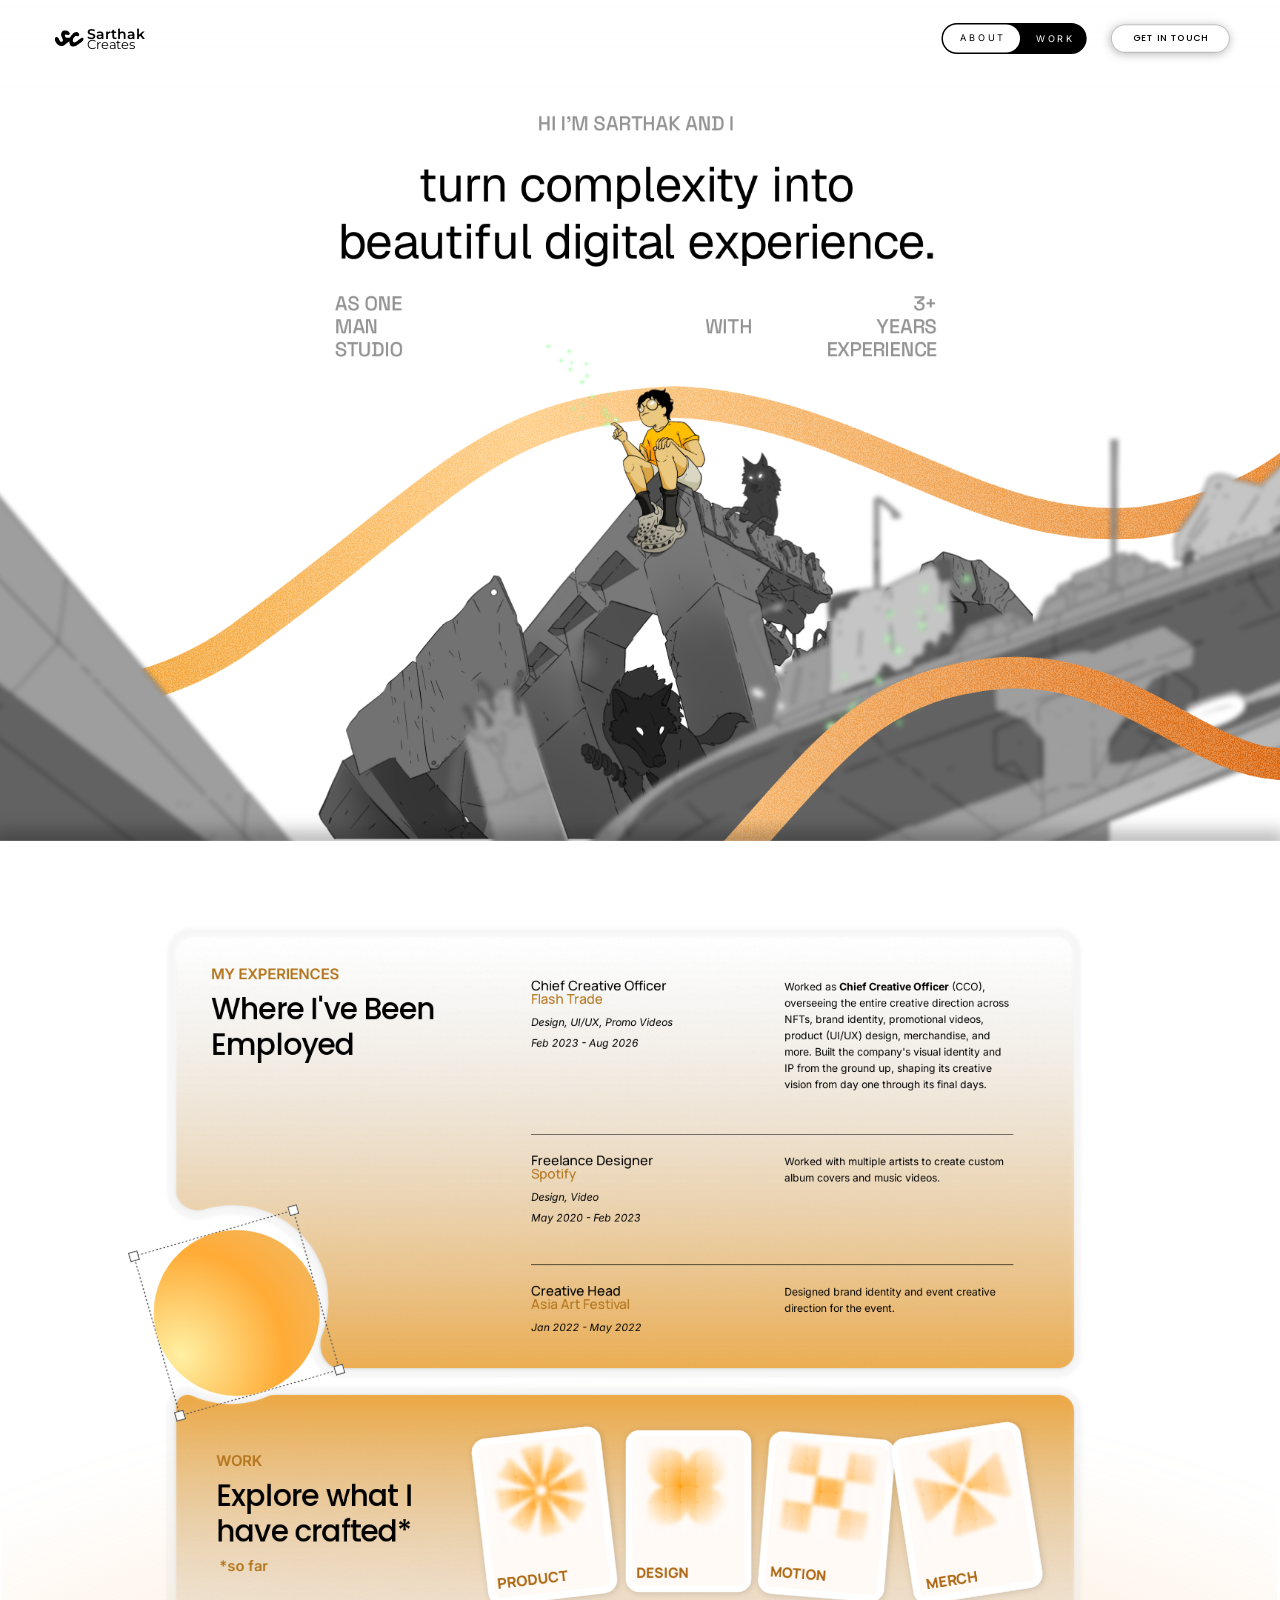
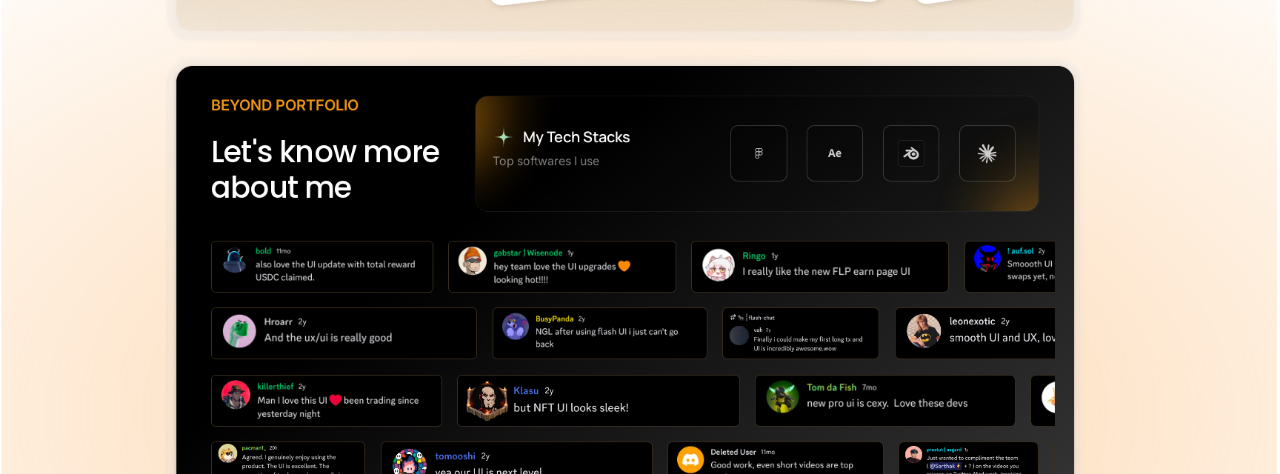
==== index.html @ 7ef5a67f "Update markup and styles Co-Authored-By: Claude Opus 4.8 <noreply@anthropic.com>" ====
<!DOCTYPE html>
<html lang="en">
<head>
  <meta charset="UTF-8">
  <meta name="viewport" content="width=device-width, initial-scale=1.0">
  <title>Sarthak Creates</title>
  <link rel="icon" type="image/png" href="assets/fx/fx-favicon.png">
  <link rel="apple-touch-icon" href="assets/fx/fx-favicon.png">
  <link rel="stylesheet" href="styles.css">
  <link rel="preconnect" href="https://fonts.googleapis.com">
  <link rel="preconnect" href="https://fonts.gstatic.com" crossorigin>
  <link href="https://fonts.googleapis.com/css2?family=Space+Grotesk:wght@400;500;600;700&family=Manrope:wght@400;500;600;700;800&family=Poppins:ital,wght@0,400;0,500;0,600;1,400&family=Inter:ital,wght@0,300;0,400;0,600;1,300;1,400&family=Geist:wght@400;500&family=Montserrat:wght@400;600;700&family=Lato:wght@400;700&display=swap" rel="stylesheet">
  <link rel="stylesheet" href="https://unpkg.com/lenis@1.3.26/dist/lenis.css">

  <!-- ===== WORK PAGE STYLES (injected) ===== -->
</head>
<body>

  <!-- ======= DESKTOP LAYOUT ======= -->
  <div class="desktop-view">
    

  <!-- LOADER -->
  <div class="loader-overlay" id="loader">
    <div class="loader-text"><span class="loader-word" style="animation-delay:0.2s">turn </span><span class="loader-word" style="animation-delay:0.45s">complexity </span><span class="loader-word" style="animation-delay:0.7s">into </span><span class="loader-word" style="animation-delay:0.95s">beautiful </span><span class="loader-word" style="animation-delay:1.2s">digital </span><span class="loader-word" style="animation-delay:1.45s">experience.</span></div>
  </div>

  <!-- STICKY HEADER -->
  <div class="header-zone">
    <div class="blur-layer"></div>
    <div class="header">
      <div class="logo">
        <img src="assets/fx/fx-logo.svg" alt="SC">
        <div class="logo-text"><span class="bold">Sarthak</span><span class="light">Creates</span></div>
      </div>
      <div class="header-line"><img src="assets/fx/fx-header-line.svg" alt=""></div>
      <div class="navigation">
        <div class="nav-selector"></div>
        <span class="nav-label">WORK</span>
        <span class="nav-label-about">ABOUT</span>
      </div>
      <div class="get-in-touch" style="cursor:pointer;" onclick="window.open('https://calendly.com/notsarthakcreates/30min','_blank')"><div class="get-in-touch-bg"></div><span>GET IN TOUCH</span></div>
    </div>
  </div>

  <div class="about-page"><div class="page-wrapper">
    <div class="hero-container">
      <div class="back-ribbon rib-wrap windA" id="heroRibBack"><svg width="100%" height="100%" viewBox="-20 -60 1768 570" fill="none" preserveAspectRatio="none" xmlns="http://www.w3.org/2000/svg">
<g filter="url(#grain_bk)">
<path stroke="url(#grad_bk)" stroke-width="46">
  <animate attributeName="d" dur="9s" repeatCount="indefinite" calcMode="spline"
    keySplines="0.4 0 0.6 1;0.4 0 0.6 1;0.4 0 0.6 1"
    values="M-89.5 357.156C-0.833336 416.156 219.879 488.511 415 332.156C641.5 150.656 691 40.656 924.5 40.656C1172.4 40.656 1313.5 217.656 1506.5 176.156C1660.9 142.956 1745.17 52.3226 1768 11.1559;M-85.52 369.99C11.19 437.61 223.41 518.33 401.24 351.06C643.53 143.98 698.45 28.36 932.62 11.34C1158.48 19.27 1306.87 210.84 1519.15 191.65C1670.09 170.47 1745.29 82.24 1765.45 41.15;M-84.10 375.95C-3.36 428.60 210.30 480.55 421.05 310.57C648.21 129.08 693.62 21.57 913.62 41.01C1179.16 60.93 1324.08 241.66 1502.97 193.35C1649.92 147.28 1737.20 48.60 1761.62 5.28;M-89.5 357.156C-0.833336 416.156 219.879 488.511 415 332.156C641.5 150.656 691 40.656 924.5 40.656C1172.4 40.656 1313.5 217.656 1506.5 176.156C1660.9 142.956 1745.17 52.3226 1768 11.1559"/>
</path>
</g>
<defs>
<filter id="grain_bk" x="-5%" y="-10%" width="110%" height="125%" filterUnits="objectBoundingBox" color-interpolation-filters="sRGB">
<feFlood flood-opacity="0" result="BackgroundImageFix"/>
<feBlend mode="normal" in="SourceGraphic" in2="BackgroundImageFix" result="shape"/>
<feTurbulence type="fractalNoise" baseFrequency="0.8333 0.8333" stitchTiles="stitch" numOctaves="3" result="noise" seed="3988"/>
<feColorMatrix in="noise" type="luminanceToAlpha" result="alphaNoise"/>
<feComponentTransfer in="alphaNoise" result="coloredNoise1">
<feFuncA type="discrete" tableValues="1 1 1 1 1 1 1 1 1 1 1 1 1 1 1 1 1 1 1 1 1 1 1 1 1 1 1 1 1 1 1 1 1 1 1 1 1 1 1 1 1 1 1 1 1 1 1 1 1 1 1 0 0 0 0 0 0 0 0 0 0 0 0 0 0 0 0 0 0 0 0 0 0 0 0 0 0 0 0 0 0 0 0 0 0 0 0 0 0 0 0 0 0 0 0 0 0 0 0 0 "/>
</feComponentTransfer>
<feComposite operator="in" in2="shape" in="coloredNoise1" result="noise1Clipped"/>
<feFlood flood-color="rgba(255,255,255,0.25)" result="color1Flood"/>
<feComposite operator="in" in2="noise1Clipped" in="color1Flood" result="color1"/>
<feMerge><feMergeNode in="shape"/><feMergeNode in="color1"/></feMerge>
</filter>
<linearGradient id="grad_bk" x1="-24.5" y1="458.656" x2="1768" y2="218.755" gradientUnits="userSpaceOnUse">
<stop stop-color="#F89620">
  <animate attributeName="stop-color" values="#F89620;#FFC93C;#E0631A;#F89620" dur="8.1s" repeatCount="indefinite"/>
</stop>
<stop offset="0.52" stop-color="#FFCD84">
  <animate attributeName="offset" values="0.52;0.25;0.78;0.52" dur="10.3s" repeatCount="indefinite"/>
</stop>
<stop offset="1" stop-color="#F7931A">
  <animate attributeName="stop-color" values="#F7931A;#D65A00;#FFB13C;#F7931A" dur="9.5s" repeatCount="indefinite"/>
</stop>
<animateTransform attributeName="gradientTransform" type="translate" values="0 0;420 -60;0 0" dur="11.7s" repeatCount="indefinite"/>
</linearGradient>
</defs>
</svg></div>
      <div class="hero-fg-layer" id="heroFg">
        <img src="assets/fx/fx-hero-character.png" alt="">
      </div>
      <div class="hero-bg-layer" id="heroBg">
        <img src="assets/fx/fx-hero-city.png" alt="">
      </div>
      <div class="front-ribbon rib-wrap windC" id="heroRibFront"><svg width="100%" height="100%" viewBox="-20 -60 1241 567" fill="none" preserveAspectRatio="none" xmlns="http://www.w3.org/2000/svg">
<g filter="url(#grain_fr)">
<path stroke="url(#grad_fr)" stroke-width="46">
  <animate attributeName="d" dur="11s" repeatCount="indefinite" calcMode="spline"
    keySplines="0.4 0 0.6 1;0.4 0 0.6 1;0.4 0 0.6 1"
    values="M15.7803 354.218C78.3124 413.189 233.969 485.51 371.578 329.229C531.317 147.816 566.227 37.8681 730.903 37.8681C905.731 37.8681 1005.24 214.784 1141.36 173.304C1250.25 140.119 1309.68 49.5292 1325.78 8.38214;M28.68 377.01C92.20 440.10 235.87 515.10 359.65 351.87C521.47 154.26 559.68 40.17 741.84 21.38C915.54 9.12 1004.41 184.96 1128.30 149.48C1238.29 126.21 1302.66 42.27 1320.46 3.01;M11.79 365.27C69.72 418.62 225.10 476.29 373.96 309.78C542.32 123.82 576.79 14.15 729.86 21.34C894.73 36.42 997.80 222.74 1145.65 191.84C1260.89 163.36 1320.35 73.53 1336.00 32.35;M15.7803 354.218C78.3124 413.189 233.969 485.51 371.578 329.229C531.317 147.816 566.227 37.8681 730.903 37.8681C905.731 37.8681 1005.24 214.784 1141.36 173.304C1250.25 140.119 1309.68 49.5292 1325.78 8.38214"/>
</path>
</g>
<defs>
<filter id="grain_fr" x="-5%" y="-10%" width="110%" height="125%" filterUnits="objectBoundingBox" color-interpolation-filters="sRGB">
<feFlood flood-opacity="0" result="BackgroundImageFix"/>
<feBlend mode="normal" in="SourceGraphic" in2="BackgroundImageFix" result="shape"/>
<feTurbulence type="fractalNoise" baseFrequency="0.8333 0.8333" stitchTiles="stitch" numOctaves="3" result="noise" seed="3988"/>
<feColorMatrix in="noise" type="luminanceToAlpha" result="alphaNoise"/>
<feComponentTransfer in="alphaNoise" result="coloredNoise1">
<feFuncA type="discrete" tableValues="1 1 1 1 1 1 1 1 1 1 1 1 1 1 1 1 1 1 1 1 1 1 1 1 1 1 1 1 1 1 1 1 1 1 1 1 1 1 1 1 1 1 1 1 1 1 1 1 1 1 1 0 0 0 0 0 0 0 0 0 0 0 0 0 0 0 0 0 0 0 0 0 0 0 0 0 0 0 0 0 0 0 0 0 0 0 0 0 0 0 0 0 0 0 0 0 0 0 0 0 "/>
</feComponentTransfer>
<feComposite operator="in" in2="shape" in="coloredNoise1" result="noise1Clipped"/>
<feFlood flood-color="rgba(255,255,255,0.25)" result="color1Flood"/>
<feComposite operator="in" in2="noise1Clipped" in="color1Flood" result="color1"/>
<feMerge><feMergeNode in="shape"/><feMergeNode in="color1"/></feMerge>
</filter>
<linearGradient id="grad_fr" x1="61.6" y1="455.7" x2="1337" y2="335.2" gradientUnits="userSpaceOnUse">
<stop stop-color="#F89620">
  <animate attributeName="stop-color" values="#F89620;#FFC93C;#E0631A;#F89620" dur="9.9s" repeatCount="indefinite"/>
</stop>
<stop offset="0.52" stop-color="#FFCD84">
  <animate attributeName="offset" values="0.52;0.25;0.78;0.52" dur="12.6s" repeatCount="indefinite"/>
</stop>
<stop offset="1" stop-color="#F7931A">
  <animate attributeName="stop-color" values="#F7931A;#D65A00;#FFB13C;#F7931A" dur="11.6s" repeatCount="indefinite"/>
</stop>
<animateTransform attributeName="gradientTransform" type="translate" values="0 0;-360 50;0 0" dur="14.3s" repeatCount="indefinite"/>
</linearGradient>
</defs>
</svg></div>
      <div class="hero-text" id="heroText">
        <div class="hero-intro"><span class="intro-word" style="animation-delay:2.4s">HI </span><span class="intro-word" style="animation-delay:2.55s">I&rsquo;M </span><span class="intro-word" style="animation-delay:2.65s">SARTHAK </span><span class="intro-word" style="animation-delay:2.8s">AND </span><span class="intro-word" style="animation-delay:2.9s">I</span></div>
        <div class="hero-heading"><span class="hero-word" style="animation-delay:2.9s">turn </span><span class="hero-word" style="animation-delay:3.0s">complexity </span><span class="hero-word" style="animation-delay:3.1s">into </span><span class="hero-word" style="animation-delay:3.2s">beautiful </span><span class="hero-word" style="animation-delay:3.3s">digital </span><span class="hero-word" style="animation-delay:3.4s">experience.</span></div>
        <div class="hero-stats">
          <div class="stat-left">AS ONE<br>MAN<br>STUDIO</div>
          <div class="stat-mid">WITH</div>
          <div class="stat-right">3+<br>YEARS<br>EXPERIENCE</div>
        </div>
      </div>
    </div>

    <!-- INFORMATION BOX - Logo lip is now attached -->
    <div class="info-box-wrapper" id="infoBox">
      <div class="information-box">
        <!-- TODO(replace): logo lip removed, position kept in CSS (.logo-lip-attached)
        <div class="logo-lip-attached">
          <img src="assets/fx/fx-logo-lip-attached.svg" alt="SC">
        </div>
        -->
        <div class="info-inner">
          <div class="beyond-glow"></div>
          <!-- TODO(replace): bg grid removed, position kept in CSS (.bg-grid)
          <div class="bg-grid"><img src="assets/fx/fx-bg-grid.svg" alt=""></div>
          -->

          <!-- Experience -->
          <div class="experience-section">
            <div class="experience-bg"><svg class="shape" viewBox="0 0 1242.21 614.2" xmlns="http://www.w3.org/2000/svg">
  <defs>
    <linearGradient id="expGrad" x1="622.1" y1="14.1" x2="622.1" y2="715.56" gradientUnits="userSpaceOnUse">
      <stop stop-color="#fff" stop-opacity="0"/><stop offset="1" stop-color="#F09612"/>
    </linearGradient>
    <filter id="expGrain" x="0" y="0" width="100%" height="100%" color-interpolation-filters="sRGB">
      <feTurbulence type="fractalNoise" baseFrequency=".9" numOctaves="2" seed="7" stitchTiles="stitch" result="n"/>
      <feColorMatrix in="n" type="matrix" values="0 0 0 0 .55  0 0 0 0 .55  0 0 0 0 .55  .34 .34 .34 0 -.5"/>
    </filter>
    <path id="expPath" d="M16.1001 36.1C16.1001 23.9498 25.9498 14.1 38.1001 14.1L1206.11 14.1C1218.26 14.1 1228.11 23.9497 1228.11 36.1L1228.11 576.1C1228.11 588.25 1218.26 598.1 1206.11 598.1L236.739 598.1C217.202 598.1 205.481 572.45 212.595 554.254C218.275 539.726 221.395 523.923 221.395 507.395C221.395 435.987 163.163 378.1 91.7553 378.1C78.7826 378.1 66.2448 380.01 54.4119 383.566C37.2455 388.723 16.1001 377.464 16.1001 359.54L16.1001 36.1Z"/>
    <mask id="expOuter"><rect width="100%" height="100%" fill="#fff"/><use href="#expPath" fill="#000"/></mask>
    <clipPath id="expClip"><use href="#expPath"/></clipPath>
  </defs>
  <use href="#expPath" fill="url(#expGrad)"/>
  <rect width="100%" height="100%" clip-path="url(#expClip)" filter="url(#expGrain)" opacity=".22"/>
  <use href="#expPath" fill="none" stroke="#fff" stroke-opacity=".19" stroke-width="22" mask="url(#expOuter)"/>
</svg></div>
            <div class="experience-content">
              <div class="experience-title">
                <div class="section-label">My Experiences</div>
                <div class="section-heading">Where I've Been<br>Employed</div>
              </div>
              <div class="experience-entries">
                <div class="experience-entry">
                  <div class="entry-data">
                    <div class="entry-role">Chief Creative Officer<br><span class="highlight">Flash Trade</span></div>
                    <div class="entry-meta">Design, UI/UX, Promo Videos<br><br><span>Feb 2023 - Aug 2026</span></div>
                  </div>
                  <div class="entry-desc"><p>Worked as <strong style="font-weight:700">Chief Creative Officer</strong> (CCO), overseeing the entire creative direction across NFTs, brand identity, promotional videos, product (UI/UX) design, merchandise, and more. Built the company's visual identity and IP from the ground up, shaping its creative vision from day one through its final days.</p></div>
                </div>
                <div class="entry-divider"><img src="assets/fx/fx-entry-divider.svg" alt=""></div>
                <div class="experience-entry">
                  <div class="entry-data">
                    <div class="entry-role">Freelance Designer<br><span class="highlight">Spotify</span></div>
                    <div class="entry-meta">Design, Video<br><br><span>May 2020 - Feb 2023</span></div>
                  </div>
                  <div class="entry-desc"><p>Worked with multiple artists to create custom album covers and music videos.</p></div>
                </div>
                <div class="entry-divider"><img src="assets/fx/fx-entry-divider.svg" alt=""></div>
                <div class="experience-entry">
                  <div class="entry-data">
                    <div class="entry-role">Creative Head<br><span class="highlight">Asia Art Festival</span></div>
                    <div class="entry-meta">Jan 2022 - May 2022</div>
                  </div>
                  <div class="entry-desc"><p>Designed brand identity and event creative direction for the event.</p></div>
                </div>
              </div>
            </div>
          </div>

          <!-- Ball Element (brighter) -->
          <div class="ball-element">
            <img src="assets/fx/fx-ball-element.svg" alt="">
          </div>


          <!-- Work Section -->
          <div class="work-section">
            <div class="work-cards"><div class="wcard-w wc-product" data-tab="product"><div class="wcard"><p class="lbl">PRODUCT</p><div class="shp" style="left:10.37px;top:1.42px;width:136px;height:136px"><svg viewBox="0 0 136 136" xmlns="http://www.w3.org/2000/svg"><path fill-rule="evenodd" clip-rule="evenodd" d="M59.555 127.397L65.3556 76.7941L43.8062 122.945C43.1384 124.375 41.3127 124.808 40.0747 123.83L19.9106 107.915C18.6725 106.937 18.6695 105.061 19.9048 104.08L59.7884 72.3996L11.9165 89.7955C10.4339 90.3342 8.83663 89.3493 8.65217 87.7826L5.64827 62.2706C5.46379 60.7039 6.78866 59.375 8.35583 59.5549L58.959 65.3556L12.8079 43.8055C11.3785 43.1383 10.9456 41.3127 11.9227 40.074L27.8387 19.9105C28.8159 18.6725 30.6922 18.6695 31.6737 19.9048L63.3533 59.7884L45.9577 11.9165C45.4187 10.4339 46.4041 8.83658 47.9702 8.65218L73.4824 5.64826C75.049 5.4638 76.378 6.78866 76.1983 8.35579L70.3974 58.959L91.9473 12.8079C92.6147 11.3785 94.4406 10.9455 95.6788 11.9228L115.843 27.8387C117.081 28.8159 117.084 30.6921 115.848 31.6737L75.9651 63.3532L123.837 45.9577C125.319 45.4187 126.917 46.4035 127.101 47.9702L130.105 73.4823C130.289 75.0489 128.964 76.3779 127.397 76.1982L76.7942 70.3974L122.945 91.9472C124.375 92.6146 124.808 94.4405 123.83 95.6787L107.915 115.842C106.937 117.081 105.061 117.084 104.08 115.848L72.3997 75.9646L89.7955 123.837C90.3343 125.319 89.3494 126.917 87.7828 127.101L62.2706 130.105C60.7039 130.289 59.375 128.964 59.555 127.397ZM67.0594 60.9362C63.2264 61.3875 60.4849 64.8607 60.9362 68.6938C61.3875 72.5267 64.8607 75.2681 68.6938 74.8167C72.5267 74.3654 75.2681 70.8923 74.8168 67.0594C74.3655 63.2264 70.8923 60.4849 67.0594 60.9362Z" fill="url(#sgP)"/><defs><radialGradient id="sgP" cx="0" cy="0" r="1" gradientUnits="userSpaceOnUse" gradientTransform="translate(69.8054 65.9563) rotate(-143.783) scale(68.8993)"><stop offset="0.379808" stop-color="#FFA524"/><stop offset="1" stop-color="#FFF0DB"/></radialGradient></defs></svg></div><div class="glass" style="left:2.07px;top:3.44px;width:152.23px;height:131.96px"><i></i><i></i><i></i><i></i><i></i><i></i><i></i><i></i><i></i><i></i><i></i><i></i><i></i><i></i><i></i><i></i><i></i><i></i><i></i><i></i><i></i><i></i><i></i><i></i><i></i><i></i><i></i><i></i><i></i><i></i><i></i><i></i><i></i><i></i><i></i><i></i><i></i><i></i><i></i><i></i><i></i><i></i></div></div></div>
        <div class="wcard-w wc-design" data-tab="design"><div class="wcard"><p class="lbl">DESIGN</p><div class="shp" style="left:21.33px;top:15.33px;width:104px;height:104px"><svg viewBox="0 0 104 104" xmlns="http://www.w3.org/2000/svg"><path fill-rule="evenodd" clip-rule="evenodd" d="M26.3714 0H0.371431V26C0.371431 39.2402 10.2682 50.169 23.0677 51.7921C10.0888 53.249 2.19453e-06 64.2606 1.1365e-06 77.6287L0 103.629H26C39.2402 103.629 50.169 93.7316 51.7921 80.9323C53.249 93.9115 64.2606 104 77.6287 104H103.629V78C103.629 64.7598 93.7316 53.8309 80.9323 52.208C93.9115 50.7512 104 39.7394 104 26.3714V0.371429L78 0.371428C64.7598 0.371427 53.8309 10.2682 52.208 23.0677C50.7512 10.0888 39.7394 0 26.3714 0Z" fill="url(#sgD)"/><defs><radialGradient id="sgD" cx="0" cy="0" r="1" gradientUnits="userSpaceOnUse" gradientTransform="translate(45.89 50.31) rotate(47.6282) scale(116.89)"><stop stop-color="#FF9900"/><stop offset="0.567631" stop-color="#FFFAF6"/></radialGradient></defs></svg></div><div class="glass" style="left:2px;top:3.33px;width:147.33px;height:127.71px"><i></i><i></i><i></i><i></i><i></i><i></i><i></i><i></i><i></i><i></i><i></i><i></i><i></i><i></i><i></i><i></i><i></i><i></i><i></i><i></i><i></i><i></i><i></i><i></i><i></i><i></i><i></i><i></i><i></i><i></i><i></i><i></i><i></i><i></i><i></i><i></i><i></i><i></i><i></i><i></i><i></i><i></i></div></div></div>
        <div class="wcard-w wc-motion" data-tab="motion"><div class="wcard"><p class="lbl">MOTION</p><div class="shp" style="left:13.41px;top:4.69px;width:126px;height:126px"><svg viewBox="0 0 126 126" xmlns="http://www.w3.org/2000/svg"><path fill-rule="evenodd" clip-rule="evenodd" d="M9.44124 0L48.1864 3.14708L45.0393 41.8922L6.29416 38.7452L9.44124 0ZM83.7842 45.0393L45.0393 41.8922L41.8923 80.6372L3.1471 77.4901L0 116.235L38.7452 119.383L41.8923 80.6372L80.6372 83.7842L77.4901 122.53L116.235 125.677L119.383 86.9313L80.6372 83.7842L83.7842 45.0393ZM83.7842 45.0393L122.53 48.1864L125.677 9.44124L86.9313 6.29414L83.7842 45.0393Z" fill="url(#sgM)"/><defs><radialGradient id="sgM" cx="0" cy="0" r="1" gradientUnits="userSpaceOnUse" gradientTransform="translate(56.1629 60.3948) rotate(53.6542) scale(92.1893)"><stop stop-color="#FFA524"/><stop offset="1" stop-color="#FFF5F1"/></radialGradient></defs></svg></div><div class="glass" style="left:2.01px;top:3.35px;width:148.12px;height:128.4px"><i></i><i></i><i></i><i></i><i></i><i></i><i></i><i></i><i></i><i></i><i></i><i></i><i></i><i></i><i></i><i></i><i></i><i></i><i></i><i></i><i></i><i></i><i></i><i></i><i></i><i></i><i></i><i></i><i></i><i></i><i></i><i></i><i></i><i></i><i></i><i></i><i></i><i></i><i></i><i></i><i></i><i></i></div></div></div>
        <div class="wcard-w wc-merch" data-tab="merch"><div class="wcard"><p class="lbl">MERCH</p><div class="shp" style="left:8.1px;top:-0.89px;width:140px;height:140px"><svg viewBox="0 0 140 140" xmlns="http://www.w3.org/2000/svg"><path fill-rule="evenodd" clip-rule="evenodd" d="M72.5281 61.3982C71.2026 64.954 66.4978 65.6913 64.148 62.7115L31.4487 21.2442C29.1445 18.3222 30.8398 14.0003 34.5161 13.4242L85.6618 5.40914C89.3386 4.83294 92.2743 8.42908 90.9744 11.9159L72.5281 61.3982ZM62.7114 74.8634C65.6912 72.5137 64.9539 67.8088 61.3982 66.4833L11.9158 48.0367C8.42899 46.7369 4.83291 49.6729 5.40904 53.3493L13.4241 104.495C14.0003 108.172 18.3221 109.867 21.2441 107.562L62.7114 74.8634ZM74.8633 76.3002C72.5136 73.3199 67.8089 74.0578 66.4833 77.6134L48.0368 127.096C46.7369 130.583 49.673 134.178 53.3493 133.602L104.495 125.587C108.172 125.011 109.867 120.689 107.562 117.767L74.8633 76.3002ZM76.3001 64.1481C73.3198 66.4979 74.0571 71.2027 77.6133 72.5281L127.096 90.9744C130.583 92.2743 134.178 89.3387 133.602 85.6618L125.587 34.5162C125.011 30.8399 120.689 29.1446 117.767 31.4488L76.3001 64.1481Z" fill="url(#sgR)"/><defs><radialGradient id="sgR" cx="0" cy="0" r="1" gradientUnits="userSpaceOnUse" gradientTransform="translate(69.5057 69.5057) rotate(81.0936) scale(60.8224 60.8224)"><stop stop-color="#FFAB33"/><stop offset="1" stop-color="#FFDBB0"/></radialGradient></defs></svg></div><div class="glass" style="left:2.07px;top:3.46px;width:152.75px;height:132.41px"><i></i><i></i><i></i><i></i><i></i><i></i><i></i><i></i><i></i><i></i><i></i><i></i><i></i><i></i><i></i><i></i><i></i><i></i><i></i><i></i><i></i><i></i><i></i><i></i><i></i><i></i><i></i><i></i><i></i><i></i><i></i><i></i><i></i><i></i><i></i><i></i><i></i><i></i><i></i><i></i><i></i><i></i></div></div></div></div>
            <div class="work-bg"><svg class="shape" viewBox="0 0 1242.2 349.2" xmlns="http://www.w3.org/2000/svg">
        <defs>
          <linearGradient id="wkGrad" x1="622.1" y1="449.56" x2="622.1" y2="-50.06" gradientUnits="userSpaceOnUse">
            <stop stop-color="#fff" stop-opacity="0"/><stop offset="1" stop-color="#F09612"/>
          </linearGradient>
          <path id="wkPath" d="M16.1001 311.1C16.1001 323.25 25.9498 333.1 38.1001 333.1L1206.1 333.1C1218.25 333.1 1228.1 323.25 1228.1 311.1L1228.1 36.1C1228.1 23.9498 1218.25 14.1 1206.1 14.1L148.508 14.1C145.216 14.1 141.98 14.8675 138.957 16.1709C123.652 22.7714 106.789 26.429 89.0933 26.429C70.8454 26.429 53.4827 22.5396 37.8013 15.5444C35.7329 14.6218 33.5029 14.1 31.2382 14.1C22.8777 14.1 16.1001 20.8775 16.1001 29.238L16.1001 311.1Z"/>
          <mask id="wkOuter"><rect width="100%" height="100%" fill="#fff"/><use href="#wkPath" fill="#000"/></mask>
          <clipPath id="wkClip"><use href="#wkPath"/></clipPath>
        </defs>
        <use href="#wkPath" fill="url(#wkGrad)"/>
        <rect width="100%" height="100%" clip-path="url(#wkClip)" filter="url(#expGrain)" opacity=".22"/>
        <use href="#wkPath" fill="none" stroke="#fff" stroke-opacity=".19" stroke-width="22" mask="url(#wkOuter)"/>
      </svg></div>
            <div class="work-content">
              <div class="work-title">
                <div class="section-label">WORK</div>
                <div class="section-heading">Explore what I<br>have crafted*</div>
                <div class="so-far">*So far</div>
              </div>
            </div>
          </div>

          <!-- Beyond Portfolio -->
          <div class="beyond-section">
            <div class="beyond-bg"><svg viewBox="0 0 1242.2 702.2" xmlns="http://www.w3.org/2000/svg"><defs>
<linearGradient id="byGrad" x1="-794.9" y1="-1538.06" x2="970.4" y2="837.9" gradientUnits="userSpaceOnUse"><stop offset=".718" stop-color="#000"/><stop offset="1" stop-color="#363736"/></linearGradient>
<path id="byPath" d="M1228.11 36.1001C1228.11 23.9498 1218.26 14.1001 1206.11 14.1001L38.1001 14.1002C25.9498 14.1002 16.1001 23.9499 16.1001 36.1002L16.1001 664.1C16.1001 676.25 25.9499 686.1 38.1001 686.1L1206.11 686.1C1218.26 686.1 1228.11 676.25 1228.11 664.1L1228.11 36.1001Z"/>
<mask id="byOuter"><rect width="100%" height="100%" fill="#fff"/><use href="#byPath" fill="#000"/></mask>
</defs><use href="#byPath" fill="url(#byGrad)"/><use href="#byPath" fill="none" stroke="#fff" stroke-opacity=".19" stroke-width="22" mask="url(#byOuter)"/></svg></div>
            <div class="beyond-inner">
            <!-- Beyond Portfolio Header -->
            <div class="beyond-header">
              <div class="beyond-title-text">
                <div class="section-label">Beyond Portfolio</div>
                <div class="section-heading">Let's know more about me</div>
              </div>
              <div class="tech-stack-bar" style="top:38px; left:356px;">
                <div class="tech-stack-glow tech-stack-glow-tl"></div>
                <div class="tech-stack-glow tech-stack-glow-br"></div>
                <div class="tech-stack-info">
                  <div class="tech-stack-title">
                    <div class="icon-wrap"><img src="assets/fx/fx-icon-wrap.svg" alt="✦"></div>
                    <span>My Tech Stacks</span>
                  </div>
                  <div class="tech-stack-desc">Top softwares I use</div>
                </div>
                <div class="tech-stack-icons">
                  <div class="tech-icon-box"><img src="assets/fx/fx-tech-icon-box.svg" alt="Figma" style="width:24.5px;height:35.3px;"></div>
                  <div class="tech-icon-box"><img src="assets/fx/fx-tech-icon-box-3.svg" alt="AE" style="width:38.2px;height:23.2px;"></div>
                  <div class="tech-icon-box"><img src="assets/fx/fx-tech-icon-plain.svg" alt="Blender" style="width:44.2px;height:36px;"></div>
                  <div class="tech-icon-box"><img src="assets/fx/fx-tech-icon-box-2.svg" alt="Claude" style="width:35px;height:35px;"></div>
                </div>
              </div>
            </div>
            <!-- Compliments — 4 rows scrolling at different speeds -->
            <div class="compliments-wrap">
              <!-- Row 1 -->
              <div class="compliment-row">
                <div class="compliment-card"><img src="assets/fx/fx-compliment-card-11.png" alt=""></div>
                <div class="compliment-card"><img src="assets/fx/fx-compliment-card-16.png" alt=""></div>
                <div class="compliment-card"><img src="assets/fx/fx-compliment-card-24.png" alt=""></div>
                <div class="compliment-card"><img src="assets/fx/fx-compliment-card-13.png" alt=""></div>
                <div class="compliment-card"><img src="assets/fx/fx-compliment-card-2.png" alt=""></div>
                <div class="compliment-card"><img src="assets/fx/fx-compliment-card-22.png" alt=""></div>
                <div class="compliment-card"><img src="assets/fx/fx-compliment-card-4.png" alt=""></div>
                <div class="compliment-card"><img src="assets/fx/fx-compliment-card-11.png" alt=""></div>
                <div class="compliment-card"><img src="assets/fx/fx-compliment-card-16.png" alt=""></div>
                <div class="compliment-card"><img src="assets/fx/fx-compliment-card-24.png" alt=""></div>
                <div class="compliment-card"><img src="assets/fx/fx-compliment-card-13.png" alt=""></div>
                <div class="compliment-card"><img src="assets/fx/fx-compliment-card-2.png" alt=""></div>
                <div class="compliment-card"><img src="assets/fx/fx-compliment-card-22.png" alt=""></div>
                <div class="compliment-card"><img src="assets/fx/fx-compliment-card-4.png" alt=""></div>
              </div>
              <!-- Row 2 -->
              <div class="compliment-row">
                <div class="compliment-card"><img src="assets/fx/fx-compliment-card-3.png" alt=""></div>
                <div class="compliment-card"><img src="assets/fx/fx-compliment-card-18.png" alt=""></div>
                <div class="compliment-card"><img src="assets/fx/fx-compliment-card-17.png" alt=""></div>
                <div class="compliment-card"><img src="assets/fx/fx-compliment-card-25.png" alt=""></div>
                <div class="compliment-card"><img src="assets/fx/fx-compliment-card-5.png" alt=""></div>
                <div class="compliment-card"><img src="assets/fx/fx-compliment-card-7.png" alt=""></div>
                <div class="compliment-card"><img src="assets/fx/fx-compliment-card-23.png" alt=""></div>
                <div class="compliment-card"><img src="assets/fx/fx-compliment-card-3.png" alt=""></div>
                <div class="compliment-card"><img src="assets/fx/fx-compliment-card-18.png" alt=""></div>
                <div class="compliment-card"><img src="assets/fx/fx-compliment-card-17.png" alt=""></div>
                <div class="compliment-card"><img src="assets/fx/fx-compliment-card-25.png" alt=""></div>
                <div class="compliment-card"><img src="assets/fx/fx-compliment-card-5.png" alt=""></div>
                <div class="compliment-card"><img src="assets/fx/fx-compliment-card-7.png" alt=""></div>
                <div class="compliment-card"><img src="assets/fx/fx-compliment-card-23.png" alt=""></div>
              </div>
              <!-- Row 3 -->
              <div class="compliment-row">
                <div class="compliment-card"><img src="assets/fx/fx-compliment-card-9.png" alt=""></div>
                <div class="compliment-card"><img src="assets/fx/fx-compliment-card-20.png" alt=""></div>
                <div class="compliment-card"><img src="assets/fx/fx-compliment-card-15.png" alt=""></div>
                <div class="compliment-card"><img src="assets/fx/fx-compliment-card-10.png" alt=""></div>
                <div class="compliment-card"><img src="assets/fx/fx-compliment-card-8.png" alt=""></div>
                <div class="compliment-card"><img src="assets/fx/fx-compliment-card.png" alt=""></div>
                <div class="compliment-card"><img src="assets/fx/fx-compliment-card-26.png" alt=""></div>
                <div class="compliment-card"><img src="assets/fx/fx-compliment-card-9.png" alt=""></div>
                <div class="compliment-card"><img src="assets/fx/fx-compliment-card-20.png" alt=""></div>
                <div class="compliment-card"><img src="assets/fx/fx-compliment-card-15.png" alt=""></div>
                <div class="compliment-card"><img src="assets/fx/fx-compliment-card-10.png" alt=""></div>
                <div class="compliment-card"><img src="assets/fx/fx-compliment-card-8.png" alt=""></div>
                <div class="compliment-card"><img src="assets/fx/fx-compliment-card.png" alt=""></div>
                <div class="compliment-card"><img src="assets/fx/fx-compliment-card-26.png" alt=""></div>
              </div>
              <!-- Row 4 -->
              <div class="compliment-row">
                <div class="compliment-card"><img src="assets/fx/fx-compliment-card-19.png" alt=""></div>
                <div class="compliment-card"><img src="assets/fx/fx-compliment-card-27.png" alt=""></div>
                <div class="compliment-card"><img src="assets/fx/fx-compliment-card-12.png" alt=""></div>
                <div class="compliment-card"><img src="assets/fx/fx-compliment-card-14.png" alt=""></div>
                <div class="compliment-card"><img src="assets/fx/fx-compliment-card-6.png" alt=""></div>
                <div class="compliment-card"><img src="assets/fx/fx-compliment-card-21.png" alt=""></div>
                <div class="compliment-card"><img src="assets/fx/fx-compliment-card-19.png" alt=""></div>
                <div class="compliment-card"><img src="assets/fx/fx-compliment-card-27.png" alt=""></div>
                <div class="compliment-card"><img src="assets/fx/fx-compliment-card-12.png" alt=""></div>
                <div class="compliment-card"><img src="assets/fx/fx-compliment-card-14.png" alt=""></div>
                <div class="compliment-card"><img src="assets/fx/fx-compliment-card-6.png" alt=""></div>
                <div class="compliment-card"><img src="assets/fx/fx-compliment-card-21.png" alt=""></div>
              </div>
            </div>
            </div> <!-- beyond-inner -->
          </div>
        </div>
      </div>

      <!-- Footer -->
      <div class="footer">
        <div class="ft-mail">Mail me at<b>notsarthakcreates@gmail.com</b></div>
        <div class="ft-credit"><span>Site designed by </span><b>Sarthakcreates</b><br><span>Deployed by</span><b> Claude AI</b></div>
        <div class="ft-socials">
          <a href="https://x.com/notsarthakcreates" target="_blank" aria-label="X"><svg viewBox="0 0 24 24" fill="currentColor"><path d="M18.9 2h3.3l-7.2 8.3L23.5 22h-6.6l-5.2-6.8L5.7 22H2.4l7.7-8.8L1.9 2h6.8l4.7 6.2L18.9 2Zm-1.2 18h1.8L7.4 3.9H5.5L17.7 20Z"/></svg></a>
          <a href="https://instagram.com/notsarthakcreates" target="_blank" aria-label="Instagram"><svg viewBox="0 0 24 24" fill="none" stroke="currentColor" stroke-width="1.8"><rect x="3.3" y="3.3" width="17.4" height="17.4" rx="5"/><circle cx="12" cy="12" r="4"/><circle cx="17" cy="7" r="1.1" fill="currentColor" stroke="none"/></svg></a>
          <a href="https://t.me/notsarthakcreates" target="_blank" aria-label="Telegram"><svg viewBox="0 0 24 24" fill="currentColor"><path d="M21.9 4.3 18.6 20c-.2 1-.9 1.3-1.8.8l-4.9-3.6-2.4 2.3c-.3.3-.5.5-1 .5l.3-4.9 9-8.1c.4-.3-.1-.5-.6-.2L4.4 13.6l-4.8-1.5c-1-.3-1-1 .2-1.5l18.7-7.2c.9-.3 1.6.2 1.4 1.4Z" transform="translate(1)"/></svg></a>
        </div>
        <button class="ft-meet" onclick="window.open('https://calendly.com/notsarthakcreates/30min','_blank')">SCHEDULE MEET</button>
      </div>
    </div>

    </div>
  </div>

  
  </div> <!-- close about-page -->
  </div>

  <!-- ======= MOBILE LAYOUT ======= -->
  <div class="mobile-view">
    

  <!-- STICKY HEADER -->
  <div class="mobile-header">
    <div class="mobile-blur"></div>
    <div class="mobile-logo">
      <img src="assets/fx/fx-mobile-logo.svg" alt="SC">
      <div class="mobile-logo-text"><span class="bold">Sarthak</span><span class="light">Creates</span></div>
    </div>
    <div class="mobile-nav">
      <div class="nav-toggle">
        <div class="nav-toggle-pill"></div>
        <img class="nt-item nt-icon-person" src="assets/fx/fx-nt-item-nt-icon-person.svg" alt="">
        <span class="nt-item nt-text-work">WORK</span>
        <span class="nt-item nt-text-about">ABOUT</span>
        <img class="nt-item nt-icon-case" src="assets/fx/fx-nt-item-nt-icon-case.svg" alt="">
      </div>
    <div class="nav-connect" style="cursor:pointer;" onclick="window.open('https://calendly.com/notsarthakcreates/30min','_blank')">
        <div class="nav-connect-bg"></div>
        <span>CONNECT</span>
      </div>
    </div>
  </div>

  <!-- HERO LAYERS -->
  <div id="mWrap" style="position:relative;width:393px;min-height:2757px;overflow:hidden;">

    <!-- Layer 1: Header Background (slowest) -->
    <div class="mobile-hero-bg" id="mHeroBg">
      <img src="assets/fx/fx-mherobg.png" alt="">
    </div>

    <!-- Layer 2: Header Foreground (medium) -->
    <div class="mobile-hero-fg" id="mHeroFg">
      <img src="assets/fx/fx-mherofg.png" alt="">
    </div>

    <!-- Hero Text -->
    <div class="mobile-hero-text" id="mHeroText">
      <div class="mobile-hero-heading"><span class="m-hero-word" style="animation-delay:0.2s">I </span><span class="m-hero-word" style="animation-delay:0.35s">turn </span><span class="m-hero-word" style="animation-delay:0.5s">complexity </span><span class="m-hero-word" style="animation-delay:0.65s">into </span><span class="m-hero-word" style="animation-delay:0.8s">beautiful </span><span class="m-hero-word" style="animation-delay:0.95s">digital </span><span class="m-hero-word" style="animation-delay:1.1s">experiences.</span></div>
      <div class="mobile-hero-stats">
        <div>ONE<br>MAN<br>STUDIO</div>
        <div class="stat-right">3+<br>YEARS<br>EXPERIENCE</div>
      </div>
    </div>

    <!-- INFORMATION (scrolls fastest) -->
    <div class="mobile-info" id="mInfo">
      <!-- Grid Vector (background) -->
      <div class="mobile-vector">
        <img src="assets/fx/fx-mobile-vector.svg" alt="">
      </div>
      <!-- Logo Lip -->
      <div class="mobile-logo-lip">
        <img src="assets/fx/fx-mobile-logo-lip.svg" alt="SC">
      </div>

      <!-- Experience Section (manual scroll + magnet snap) -->
      <div class="mobile-experience">
        <div class="mobile-exp-label">MY EXPERIENCES</div>
        <div class="mobile-exp-heading">Where I've Been<br>Employed</div>
        <div class="mobile-exp-scrub"><div class="mobile-exp-scrub-fill" id="mExpScrubFill"></div></div>
        <div class="mobile-exp-strip" id="mExpStrip">
          <img class="mexp-img" src="assets/fx/fx-experiences.svg" alt="Experience cards">
        </div>
      </div>

      <!-- Offering Scroll (marquee) -->
      <div class="mobile-offering">
        <div class="mobile-offering-track">
          <div class="mobile-offering-pill"><span>2D Animation</span></div>
          <div class="mobile-offering-pill"><span>Merch Design</span></div>
          <div class="mobile-offering-pill"><span>Product Design</span></div>
          <div class="mobile-offering-pill"><span>3D Animation</span></div>
          <div class="mobile-offering-pill"><span>Graphics</span></div>
          <!-- Duplicate for seamless loop -->
          <div class="mobile-offering-pill"><span>2D Animation</span></div>
          <div class="mobile-offering-pill"><span>Merch Design</span></div>
          <div class="mobile-offering-pill"><span>Product Design</span></div>
          <div class="mobile-offering-pill"><span>3D Animation</span></div>
          <div class="mobile-offering-pill"><span>Graphics</span></div>
        </div>
      </div>

      <!-- Work Box -->
      <div class="mobile-work">
        <div class="mobile-work-content">
          <div class="mobile-work-label">WORK</div>
          <div class="mobile-work-heading">Explore what I've<br>crafted*</div>
          <div class="mobile-work-sofar">*SO FAR</div>
          <div class="mobile-work-grid">
            <div class="mobile-work-btn"><span>MOTION</span><div class="glow1"><img src="assets/fx/fx-glow1.svg" alt=""></div><div class="glow2"><img src="assets/fx/fx-glow2.svg" alt=""></div></div>
            <div class="mobile-work-btn"><span>MERCH</span><div class="glow1"><img src="assets/fx/fx-glow1.svg" alt=""></div><div class="glow2"><img src="assets/fx/fx-glow2.svg" alt=""></div></div>
            <div class="mobile-work-btn">
              <span>PRODUCT</span>
              <div class="glow1"><img src="assets/fx/fx-glow1-2.svg" alt=""></div>
              <div class="glow2"><img src="assets/fx/fx-glow2-2.svg" alt=""></div>
            </div>
            <div class="mobile-work-btn"><span>DESIGN</span><div class="glow1"><img src="assets/fx/fx-glow1.svg" alt=""></div><div class="glow2"><img src="assets/fx/fx-glow2.svg" alt=""></div></div>
          </div>
        </div>
      <!-- Beyond Portfolio -->
      <div class="mobile-beyond">
        <div class="mobile-beyond-text">
          <div class="mobile-beyond-label">Beyond Portfolio</div>
          <div class="mobile-beyond-heading">Let&rsquo;s know more about me</div>
        </div>
        <div class="mobile-tech">
          <div class="mobile-tech-title">My Tech Stacks</div>
          <div class="mobile-tech-sub">Top softwares I use right now</div>
          <div class="mobile-tech-icon"><img src="assets/fx/fx-mobile-tech-icon.svg" alt=""></div>
        </div>
        <div class="mobile-compliment">
            <div class="mobile-comp-row"><div class="comp"><img src="assets/fx/fx-comp-26.png" alt=""></div><div class="comp"><img src="assets/fx/fx-comp-20.png" alt=""></div><div class="comp"><img src="assets/fx/fx-comp-12.png" alt=""></div><div class="comp"><img src="assets/fx/fx-comp-14.png" alt=""></div><div class="comp"><img src="assets/fx/fx-comp.png" alt=""></div><div class="comp"><img src="assets/fx/fx-comp-10.png" alt=""></div><div class="comp"><img src="assets/fx/fx-comp-27.png" alt=""></div><div class="comp"><img src="assets/fx/fx-comp-26.png" alt=""></div><div class="comp"><img src="assets/fx/fx-comp-20.png" alt=""></div><div class="comp"><img src="assets/fx/fx-comp-12.png" alt=""></div><div class="comp"><img src="assets/fx/fx-comp-14.png" alt=""></div><div class="comp"><img src="assets/fx/fx-comp.png" alt=""></div><div class="comp"><img src="assets/fx/fx-comp-10.png" alt=""></div><div class="comp"><img src="assets/fx/fx-comp-27.png" alt=""></div></div>
            <div class="mobile-comp-row"><div class="comp"><img src="assets/fx/fx-comp-25.png" alt=""></div><div class="comp"><img src="assets/fx/fx-comp-8.png" alt=""></div><div class="comp"><img src="assets/fx/fx-comp-15.png" alt=""></div><div class="comp"><img src="assets/fx/fx-comp-24.png" alt=""></div><div class="comp"><img src="assets/fx/fx-comp-18.png" alt=""></div><div class="comp"><img src="assets/fx/fx-comp-4.png" alt=""></div><div class="comp"><img src="assets/fx/fx-comp-2.png" alt=""></div><div class="comp"><img src="assets/fx/fx-comp-25.png" alt=""></div><div class="comp"><img src="assets/fx/fx-comp-8.png" alt=""></div><div class="comp"><img src="assets/fx/fx-comp-15.png" alt=""></div><div class="comp"><img src="assets/fx/fx-comp-24.png" alt=""></div><div class="comp"><img src="assets/fx/fx-comp-18.png" alt=""></div><div class="comp"><img src="assets/fx/fx-comp-4.png" alt=""></div><div class="comp"><img src="assets/fx/fx-comp-2.png" alt=""></div></div>
            <div class="mobile-comp-row"><div class="comp"><img src="assets/fx/fx-comp-17.png" alt=""></div><div class="comp"><img src="assets/fx/fx-comp-22.png" alt=""></div><div class="comp"><img src="assets/fx/fx-comp-21.png" alt=""></div><div class="comp"><img src="assets/fx/fx-comp-6.png" alt=""></div><div class="comp"><img src="assets/fx/fx-comp-11.png" alt=""></div><div class="comp"><img src="assets/fx/fx-comp-19.png" alt=""></div><div class="comp"><img src="assets/fx/fx-comp-5.png" alt=""></div><div class="comp"><img src="assets/fx/fx-comp-17.png" alt=""></div><div class="comp"><img src="assets/fx/fx-comp-22.png" alt=""></div><div class="comp"><img src="assets/fx/fx-comp-21.png" alt=""></div><div class="comp"><img src="assets/fx/fx-comp-6.png" alt=""></div><div class="comp"><img src="assets/fx/fx-comp-11.png" alt=""></div><div class="comp"><img src="assets/fx/fx-comp-19.png" alt=""></div><div class="comp"><img src="assets/fx/fx-comp-5.png" alt=""></div></div>
            <div class="mobile-comp-row"><div class="comp"><img src="assets/fx/fx-comp-9.png" alt=""></div><div class="comp"><img src="assets/fx/fx-comp-13.png" alt=""></div><div class="comp"><img src="assets/fx/fx-comp-3.png" alt=""></div><div class="comp"><img src="assets/fx/fx-comp-7.png" alt=""></div><div class="comp"><img src="assets/fx/fx-comp-23.png" alt=""></div><div class="comp"><img src="assets/fx/fx-comp-16.png" alt=""></div><div class="comp"><img src="assets/fx/fx-comp-9.png" alt=""></div><div class="comp"><img src="assets/fx/fx-comp-13.png" alt=""></div><div class="comp"><img src="assets/fx/fx-comp-3.png" alt=""></div><div class="comp"><img src="assets/fx/fx-comp-7.png" alt=""></div><div class="comp"><img src="assets/fx/fx-comp-23.png" alt=""></div><div class="comp"><img src="assets/fx/fx-comp-16.png" alt=""></div></div>
          </div>
        </div>

      <!-- Footer -->
      <div class="mobile-footer">
        <div class="mobile-footer-text">
          <div class="mobile-footer-credit">Site designed by <strong>Sarthakcreates</strong><br>Deployed by <strong>&nbsp;Claude AI</strong></div>
          <div class="mobile-footer-mail">Mail me at<br><strong>notsarthakcreates@gmail.com</strong></div>
        </div>
        <div class="mobile-footer-row">
          <div class="mobile-footer-socials"><img src="assets/fx/fx-mobile-footer-socials.svg" alt=""></div>
          <div class="mobile-footer-btn" style="cursor:pointer;" onclick="window.open('https://calendly.com/notsarthakcreates/30min','_blank')"><div class="btn-bg"></div><span>SCHEDULE MEET</span></div>
        </div>
      </div>
    </div>
    </div>
  </div>

  <!-- ===== MOBILE WORK PAGE ===== -->
  <div class="mobile-work-page" id="mWorkPage">
    <div class="m-folder-outer" id="mFolderOuter">
      <img class="m-folder-svg" id="mMerchC" src="assets/fx/fx-folder-merch.svg" alt="">

      <img class="m-folder-svg" id="mDesignC" src="assets/fx/fx-folder-design.svg" alt="">

      <img class="m-folder-svg" id="mMotionC" src="assets/fx/fx-folder-motion.svg" alt="">

      <img class="m-folder-svg active" id="mProductC" src="assets/fx/fx-folder-product.svg" alt="">

      <!-- ===================== MOTION LAYER (mobile) ===================== -->
      <div class="mo-m-layer" id="moMLayer">
        <div class="mo-m-view on" id="moMFolders">
          <div class="mo-m-folders">
            <div class="mo-m-folder" data-folder="motion">
              <div class="mo-m-fcard mo-gstroke mo-m-fc3"><div class="mo-in"><img src="assets/motion/thumbs/3.jpg" alt=""></div></div>
              <div class="mo-m-fcard mo-gstroke mo-m-fc2"><div class="mo-in"><img src="assets/motion/thumbs/2.jpg" alt=""></div></div>
              <div class="mo-m-fcard mo-gstroke mo-m-fc1"><div class="mo-in"><img src="assets/motion/thumbs/1.jpg" alt=""></div></div>
              <div class="mo-m-fblur"></div>
              <svg class="mo-m-front" viewBox="0 0 575 310.5">
                <defs><radialGradient id="moMFoldg" gradientUnits="userSpaceOnUse" cx="0" cy="0" r="10"
                      gradientTransform="matrix(49 49 -77 32 33 -158)">
                    <stop offset="0" stop-color="rgba(80,80,80,0.5)"/><stop offset="0.45" stop-color="rgba(20,20,20,0.85)"/><stop offset="0.75" stop-color="rgba(10,10,10,0.98)"/><stop offset="1" stop-color="rgba(8,8,8,1)"/></radialGradient></defs>
                <path d="M 30 0 H 268 Q 282 0 288 12 L 312 52 Q 318 64 332 64 H 545 Q 575 64 575 94 V 280.5 Q 575 310.5 545 310.5 H 30 Q 0 310.5 0 280.5 V 30 Q 0 0 30 0 Z"
                  fill="url(#moMFoldg)" stroke="rgba(255,255,255,.3)" stroke-width=".77"/>
              </svg>
              <p class="mo-m-label">MOTION</p>
            </div>
            <div class="mo-m-folder" data-folder="edits">
              <div class="mo-m-fcard mo-gstroke mo-m-fc3"><div class="mo-in"></div></div>
              <div class="mo-m-fcard mo-gstroke mo-m-fc2"><div class="mo-in"></div></div>
              <div class="mo-m-fcard mo-gstroke mo-m-fc1"><div class="mo-in"></div></div>
              <div class="mo-m-fblur"></div>
              <svg class="mo-m-front" viewBox="0 0 575 310.5">
                <path d="M 30 0 H 268 Q 282 0 288 12 L 312 52 Q 318 64 332 64 H 545 Q 575 64 575 94 V 280.5 Q 575 310.5 545 310.5 H 30 Q 0 310.5 0 280.5 V 30 Q 0 0 30 0 Z"
                  fill="url(#moMFoldg)" stroke="rgba(255,255,255,.3)" stroke-width=".77"/>
              </svg>
              <p class="mo-m-label">EDITS</p>
            </div>
          </div>
        </div>

        <div class="mo-m-view" id="moMSlide">
          <div class="mo-m-slide">
            <div class="mo-m-deck" id="moMDeck">
            <div class="mo-m-dcard mo-gstroke"><div class="mo-media"><img class="mo-thumb" alt=""><video muted loop playsinline preload="metadata"></video></div></div>
            <div class="mo-m-dcard mo-gstroke"><div class="mo-media"><img class="mo-thumb" alt=""><video muted loop playsinline preload="metadata"></video></div></div>
            <div class="mo-m-dcard mo-gstroke"><div class="mo-media"><img class="mo-thumb" alt=""><video muted loop playsinline preload="metadata"></video></div></div>
            <div class="mo-m-dcard mo-gstroke"><div class="mo-media"><img class="mo-thumb" alt=""><video muted loop playsinline preload="metadata"></video></div></div>
            </div>
            <div class="mo-m-snav">
              <button id="moMPrev" aria-label="Previous">&#8592;</button>
              <button id="moMNext" aria-label="Next">&#8594;</button>
            </div>
          </div>
        </div>

        <div class="mo-m-view" id="moMGrid">
          <div class="mo-m-grid" data-lenis-prevent><div id="moMGridwrap"></div></div>
          <div class="mo-m-dots" id="moMDots"></div>
        </div>

        <div class="mo-m-view" id="moMPlayer">
          <div class="mo-m-player">
            <div class="mo-m-pcard mo-gstroke"><div class="mo-inner" id="moMPmedia"></div></div>
            <div class="mo-m-pmeta">
              <p class="mo-m-ptitle" id="moMPtitle"></p>
              <p class="mo-m-pdesc" id="moMPdesc"></p>
              <button class="mo-m-pcopy" id="moMPcopy">COPY LINK</button>
            </div>
          </div>
        </div>

        <div class="mo-m-switch slide" id="moMSwitch">
          <div class="mo-pill"></div>
          <button class="mo-m-vs g" data-mode="grid"><span class="mo-m-igrid"><i></i><i></i><i></i><i></i><i></i><i></i><i></i><i></i><i></i></span></button>
          <button class="mo-m-vs s" data-mode="slide"><span class="mo-m-islide"><i></i><i></i><i></i></span></button>
        </div>
        <button class="mo-m-back" id="moMBack" aria-label="Back"><svg viewBox="0 0 16 16"><polyline points="10,2.5 4.5,8 10,13.5"/></svg></button>
      </div>
      <!-- ===================== END MOTION LAYER (mobile) ===================== -->

      <div class="m-tabs-row">
        <button class="m-tab-label m-tab-merch" data-mtab="merch">MERCH</button>
        <button class="m-tab-label m-tab-design" data-mtab="design">DESIGN</button>
        <button class="m-tab-label m-tab-motion" data-mtab="motion">MOTION</button>
        <button class="m-tab-label m-tab-product active" data-mtab="product">PRODUCT</button>
      </div>

      <!-- Device toggle (desktop/mobile) -->
      <div class="m-device-toggle mobile" id="mDeviceToggle">
        <button id="mBtnDesktop" class="dt-desktop" aria-label="Desktop designs">
          <svg viewBox="0 0 24 20"><rect x="1.5" y="1.5" width="21" height="13.5" rx="1.5"/><path d="M8.5 18.5h7M12 15v3.5"/></svg>
        </button>
        <button id="mBtnMobile" class="dt-mobile active" aria-label="Mobile designs">
          <svg viewBox="0 0 14 22"><rect x="1.5" y="1.5" width="11" height="19" rx="2"/><circle cx="7" cy="17.5" r="0.8" fill="currentColor"/></svg>
        </button>
        <div class="device-pill"></div>
      </div>
      <div class="m-coming-soon" id="mComingSoon">Desktop version<br>coming soon</div>


      <!-- DESIGN scrollable catalogue -->
      <div class="m-design-nav" id="mDesignNav">
        <div class="m-dn-sel" id="mDnSel"></div>
        <button class="m-dn-item" data-i="0">ALL</button>
        <button class="m-dn-item active" data-i="1">BRAND</button>
        <button class="m-dn-item" data-i="2">2D</button>
        <button class="m-dn-item" data-i="3">3D</button>
      </div>
      <div class="m-design-view" id="mDesignView">
        <img src="assets/design-mobile.png" alt="Design work catalogue">
      </div>
      <div class="m-design-view" id="mBrandView">
        <img src="assets/fx/fx-brand-design.png" alt="Brand design catalogue">
      </div>

      <div class="m-design-track" id="mDesignTrack"><div class="m-design-thumb" id="mDesignThumb"></div></div>

      <!-- Mobile catalogue view -->
      <div class="m-catalog" id="mCatalog">
        <div class="m-mc-topbar">
          <button class="m-mc-back" id="mMcBack" aria-label="Back"><svg viewBox="0 0 24 24"><path d="M15 5l-7 7 7 7"/></svg></button>
          <div class="m-mc-title-wrap">
            <div class="m-mc-title" id="mMcTitle">FLASH TRADE V1</div>
            <button class="m-mc-info" id="mMcInfo" aria-label="About this project">i</button>
          </div>
          <div class="m-mc-arrows">
            <button class="m-mc-btn" id="mMcPrev" aria-label="Previous"><svg viewBox="0 0 24 24"><path d="M15 5l-7 7 7 7"/></svg></button>
            <button class="m-mc-btn" id="mMcNext" aria-label="Next"><svg viewBox="0 0 24 24"><path d="M9 5l7 7-7 7"/></svg></button>
          </div>
        </div>
        <div class="m-mc-modal" id="mMcModal">
          <button class="m-mc-modal-close" id="mMcModalClose" aria-label="Close">&#10005;</button>
          <div class="m-mc-modal-box">
            <h3 id="mMcModalTitle"></h3>
            <p id="mMcModalText"></p>
          </div>
        </div>
        <div class="m-mc-scroll" id="mMcScroll">
          <div id="mMcDuelWrap" style="display:none;position:relative;">
            <video id="mDuelVideo" src="assets/duel-video.mp4" muted loop playsinline preload="metadata" style="position:absolute;left:26.1%;top:34.14%;width:29.05%;height:24.19%;object-fit:cover;border-radius:16px;"></video>
            <img id="mMcImgDuel" src="assets/mobile-duel-catalogue.png" alt="Duel catalogue" style=\"display:block;width:100%;height:auto;\">
          </div>
          <img id="mMcImgV2" src="assets/mobile-v2-catalogue.png" alt="Flash Trade V2 catalogue" style="display:none">
          <img id="mMcImgV1" src="assets/mobile-v1-catalogue.png" alt="Flash Trade V1 catalogue">
          <img id="mMcImgV1X" src="assets/mobile-v1-catalogue-desktop.png" alt="Flash Trade V1 desktop catalogue" style="display:none">
          <div id="mMcDuelWrapX" style="display:none;position:relative;">
            <video id="mDuelVideoX" src="assets/duel-video-desktop.mp4" muted loop playsinline preload="metadata" style="position:absolute;left:29.56%;top:37.79%;width:34.05%;height:18.83%;object-fit:cover;border-radius:14px;"></video>
            <img src="assets/mobile-duel-catalogue-desktop.png" alt="Duel desktop catalogue" style="display:block;width:100%;height:auto;">
          </div>
          <img id="mMcImgV2X" src="assets/mobile-v2-catalogue-desktop.png" alt="Flash Trade V2 desktop catalogue" style="display:none">
        </div>
      </div>

      <!-- PRODUCT card deck -->
      <div class="m-deck active" id="mDeckProduct">
        <div class="m-card c-duels" data-card="duels">
          <div class="m-card-label">Duels</div>
          <div class="m-card-btn"><span>EXPLORE</span><img src="assets/fx/fx-m-card-btn.svg" alt=""></div>
          <div class="m-card-teaser"><img src="assets/fx/fx-m-card-teaser-2.png" alt="Duels"></div>
        </div>
        <div class="m-card c-ftv2" data-card="ftv2">
          <div class="m-card-label">Flash Trade V2</div>
          <div class="m-card-btn"><span>EXPLORE</span><img src="assets/fx/fx-m-card-btn.svg" alt=""></div>
          <div class="m-card-teaser"><img src="assets/fx/fx-m-card-teaser.png" alt="Flash Trade V2"></div>
        </div>
        <div class="m-card c-ftv1" data-card="ftv1">
          <div class="m-card-label">Flash Trade V1</div>
          <div class="m-card-btn"><span>EXPLORE</span><img src="assets/fx/fx-m-card-btn.svg" alt=""></div>
          <div class="m-card-teaser"><img src="assets/fx/fx-m-card-teaser-3.png" alt="Flash Trade V1"></div>
        </div>
      </div>
    </div>
  </div>

  </div>

  <!-- ===== WORK PAGE ===== -->
  <div class="work-page desktop-view">
    <div class="work-blur"></div>
    <div class="work-page-wrapper">
      <div class="work-area">
        <div class="folder-outer" id="folderOuter">
          <!-- SVG outline for the folder shape -->
          <!-- Merch Container — LOCKED position: viewBox="8 0 1642 948" -->
          <svg class="folder-svg" id="merchContainer" width="1642" height="948" viewBox="8 0 1642 948" fill="none" xmlns="http://www.w3.org/2000/svg">
<foreignObject x="9.65595e-06" y="5.13792e-05" width="1656.72" height="962.107"><div xmlns="http://www.w3.org/1999/xhtml" style="backdrop-filter:blur(1.35px);clip-path:url(#bgblur_0_249_18325_clip_path);height:100%;width:100%"></div></foreignObject><g filter="url(#filter0_d_249_18325)" data-figma-bg-blur-radius="2.7089">
<mask id="path-1-outside-1_249_18325" maskUnits="userSpaceOnUse" x="6.90766" y="4.19885" width="1646" height="951" fill="black">
<rect fill="white" x="6.90766" y="4.19885" width="1646" height="951"/>
<path fill-rule="evenodd" clip-rule="evenodd" d="M892.207 6.1989C904.081 6.1989 913.707 15.8248 913.707 27.6989C913.707 39.573 923.332 49.1989 935.207 49.1989L1620.72 49.1989C1637.18 49.1989 1650.52 62.5399 1650.52 78.9968L1650.52 923.401C1650.52 939.858 1637.18 953.199 1620.72 953.199L38.7057 953.199C22.2487 953.199 8.90766 939.858 8.90766 923.401L8.90771 78.9969C8.90771 62.5399 22.2487 49.1989 38.7057 49.1989L691.206 49.1989C703.08 49.1989 712.706 39.573 712.706 27.6989C712.706 15.8248 722.332 6.19889 734.206 6.19889L892.207 6.1989Z"/>
</mask>
<path fill-rule="evenodd" clip-rule="evenodd" d="M892.207 6.1989C904.081 6.1989 913.707 15.8248 913.707 27.6989C913.707 39.573 923.332 49.1989 935.207 49.1989L1620.72 49.1989C1637.18 49.1989 1650.52 62.5399 1650.52 78.9968L1650.52 923.401C1650.52 939.858 1637.18 953.199 1620.72 953.199L38.7057 953.199C22.2487 953.199 8.90766 939.858 8.90766 923.401L8.90771 78.9969C8.90771 62.5399 22.2487 49.1989 38.7057 49.1989L691.206 49.1989C703.08 49.1989 712.706 39.573 712.706 27.6989C712.706 15.8248 722.332 6.19889 734.206 6.19889L892.207 6.1989Z" fill="url(#paint0_linear_249_18325)"/>
<path d="M734.206 6.19889L734.206 4.19889L734.206 6.19889ZM691.206 49.1989L691.206 47.1989L691.206 49.1989ZM1620.72 49.1989L1620.72 47.1989L1620.72 49.1989ZM892.207 6.1989L892.207 8.1989L892.207 6.1989ZM935.207 49.1989L935.207 51.1989L1620.72 51.1989L1620.72 49.1989L1620.72 47.1989L935.207 47.1989L935.207 49.1989ZM1650.52 78.9968L1648.52 78.9968L1648.52 923.401L1650.52 923.401L1652.52 923.401L1652.52 78.9968L1650.52 78.9968ZM1620.72 953.199L1620.72 951.199L38.7057 951.199L38.7057 953.199L38.7057 955.199L1620.72 955.199L1620.72 953.199ZM8.90766 923.401L10.9077 923.401L10.9077 78.9969L8.90771 78.9969L6.90771 78.9969L6.90766 923.401L8.90766 923.401ZM38.7057 49.1989L38.7057 51.1989L691.206 51.1989L691.206 49.1989L691.206 47.1989L38.7057 47.1989L38.7057 49.1989ZM734.206 6.19889L734.206 8.19889L892.207 8.1989L892.207 6.1989L892.207 4.1989L734.206 4.19889L734.206 6.19889ZM712.706 27.6989L714.706 27.6989C714.706 16.9293 723.437 8.19889 734.206 8.19889L734.206 6.19889L734.206 4.19889C721.227 4.19889 710.706 14.7202 710.706 27.6989L712.706 27.6989ZM691.206 49.1989L691.206 51.1989C704.185 51.1989 714.706 40.6776 714.706 27.6989L712.706 27.6989L710.706 27.6989C710.706 38.4684 701.976 47.1989 691.206 47.1989L691.206 49.1989ZM8.90771 78.9969L10.9077 78.9969C10.9077 63.6445 23.3533 51.1989 38.7057 51.1989L38.7057 49.1989L38.7057 47.1989C21.1441 47.1989 6.90771 61.4353 6.90771 78.9969L8.90771 78.9969ZM38.7057 953.199L38.7057 951.199C23.3533 951.199 10.9077 938.753 10.9077 923.401L8.90766 923.401L6.90766 923.401C6.90766 940.962 21.1441 955.199 38.7057 955.199L38.7057 953.199ZM1650.52 923.401L1648.52 923.401C1648.52 938.753 1636.08 951.199 1620.72 951.199L1620.72 953.199L1620.72 955.199C1638.29 955.199 1652.52 940.962 1652.52 923.401L1650.52 923.401ZM1620.72 49.1989L1620.72 51.1989C1636.08 51.1989 1648.52 63.6444 1648.52 78.9968L1650.52 78.9968L1652.52 78.9968C1652.52 61.4353 1638.29 47.1989 1620.72 47.1989L1620.72 49.1989ZM913.707 27.6989L911.707 27.6989C911.707 40.6776 922.228 51.1989 935.207 51.1989L935.207 49.1989L935.207 47.1989C924.437 47.1989 915.707 38.4684 915.707 27.6989L913.707 27.6989ZM913.707 27.6989L915.707 27.6989C915.707 14.7202 905.185 4.1989 892.207 4.1989L892.207 6.1989L892.207 8.1989C902.976 8.1989 911.707 16.9293 911.707 27.6989L913.707 27.6989Z" fill="url(#paint1_linear_249_18325)" mask="url(#path-1-outside-1_249_18325)"/>
</g>
<g id="merchTextClick" style="cursor:pointer;pointer-events:auto">
<rect x="778" y="18" width="70" height="22" fill="transparent"/>
<path d="M784.438 34.1989V24.7765H786.035L789.149 31.0319L792.264 24.7765H793.86V34.1989H792.198V28.5716L789.463 34.1989H788.835L786.1 28.5716V34.1989H784.438ZM799.885 34.1989V24.7765H806.036V26.4385H801.665V28.4538H805.25V30.1158H801.665V32.5368H806.036V34.1989H799.885ZM811.792 34.1989V24.7765H815.77C815.862 24.7765 815.984 24.7808 816.136 24.7895C816.294 24.7939 816.433 24.807 816.555 24.8288C817.118 24.9161 817.578 25.1014 817.936 25.385C818.298 25.6685 818.564 26.0262 818.734 26.4581C818.904 26.8856 818.989 27.3633 818.989 27.8911C818.989 28.6806 818.793 29.3568 818.4 29.9195C818.008 30.4779 817.393 30.8225 816.555 30.9534L815.77 31.0057H813.571V34.1989H811.792ZM817.105 34.1989L815.247 30.3645L817.079 30.0111L819.12 34.1989H817.105ZM813.571 29.3437H815.692C815.783 29.3437 815.883 29.3393 815.993 29.3306C816.102 29.3219 816.202 29.3044 816.294 29.2783C816.533 29.2128 816.719 29.1038 816.85 28.9511C816.981 28.7941 817.07 28.6218 817.118 28.4342C817.17 28.2422 817.196 28.0612 817.196 27.8911C817.196 27.721 817.17 27.5421 817.118 27.3545C817.07 27.1626 816.981 26.9903 816.85 26.8376C816.719 26.6806 816.533 26.5693 816.294 26.5039C816.202 26.4777 816.102 26.4603 815.993 26.4516C815.883 26.4428 815.783 26.4385 815.692 26.4385H813.571V29.3437ZM828.394 34.3952C827.452 34.3952 826.638 34.1901 825.953 33.7801C825.273 33.37 824.747 32.7964 824.376 32.0592C824.01 31.322 823.827 30.4648 823.827 29.4877C823.827 28.5105 824.01 27.6533 824.376 26.9161C824.747 26.1789 825.273 25.6053 825.953 25.1952C826.638 24.7852 827.452 24.5802 828.394 24.5802C829.476 24.5802 830.383 24.8484 831.116 25.385C831.853 25.9215 832.372 26.6479 832.673 27.5639L830.881 28.0612C830.706 27.4898 830.412 27.047 829.997 26.7329C829.583 26.4145 829.048 26.2553 828.394 26.2553C827.796 26.2553 827.297 26.3883 826.896 26.6544C826.499 26.9205 826.2 27.2956 825.999 27.7798C825.799 28.2641 825.698 28.8333 825.698 29.4877C825.698 30.142 825.799 30.7113 825.999 31.1955C826.2 31.6797 826.499 32.0548 826.896 32.3209C827.297 32.587 827.796 32.7201 828.394 32.7201C829.048 32.7201 829.583 32.5608 829.997 32.2424C830.412 31.924 830.706 31.4812 830.881 30.9141L832.673 31.4114C832.372 32.3275 831.853 33.0538 831.116 33.5903C830.383 34.1269 829.476 34.3952 828.394 34.3952ZM838.302 34.1989V24.7765H840.082V28.6501H844.296V24.7765H846.075V34.1989H844.296V30.3121H840.082V34.1989H838.302Z" fill="#a8a8a8"/>
</g>
<defs>
<filter id="filter0_d_249_18325" x="9.65595e-06" y="5.13792e-05" width="1656.72" height="962.107" filterUnits="userSpaceOnUse" color-interpolation-filters="sRGB">
<feFlood flood-opacity="0" result="BackgroundImageFix"/>
<feColorMatrix in="SourceAlpha" type="matrix" values="0 0 0 0 0 0 0 0 0 0 0 0 0 0 0 0 0 0 127 0" result="hardAlpha"/>
<feOffset dx="-1.35445" dy="1.35445"/>
<feGaussianBlur stdDeviation="2.77663"/>
<feComposite in2="hardAlpha" operator="out"/>
<feColorMatrix type="matrix" values="0 0 0 0 0 0 0 0 0 0 0 0 0 0 0 0 0 0 0.25 0"/>
<feBlend mode="normal" in2="BackgroundImageFix" result="effect1_dropShadow_249_18325"/>
<feBlend mode="normal" in="SourceGraphic" in2="effect1_dropShadow_249_18325" result="shape"/>
</filter>
<clipPath id="bgblur_0_249_18325_clip_path" transform="translate(-9.65595e-06 -5.13792e-05)"><path fill-rule="evenodd" clip-rule="evenodd" d="M892.207 6.1989C904.081 6.1989 913.707 15.8248 913.707 27.6989C913.707 39.573 923.332 49.1989 935.207 49.1989L1620.72 49.1989C1637.18 49.1989 1650.52 62.5399 1650.52 78.9968L1650.52 923.401C1650.52 939.858 1637.18 953.199 1620.72 953.199L38.7057 953.199C22.2487 953.199 8.90766 939.858 8.90766 923.401L8.90771 78.9969C8.90771 62.5399 22.2487 49.1989 38.7057 49.1989L691.206 49.1989C703.08 49.1989 712.706 39.573 712.706 27.6989C712.706 15.8248 722.332 6.19889 734.206 6.19889L892.207 6.1989Z"/>
</clipPath><linearGradient id="paint0_linear_249_18325" x1="1500" y1="-80" x2="250" y2="1250" gradientUnits="userSpaceOnUse">
<stop offset="0.18" stop-color="#A6A6A6"/>
<stop offset="1"/>
</linearGradient>
<linearGradient id="paint1_linear_249_18325" x1="829.715" y1="953.199" x2="1568.71" y2="-4.30116" gradientUnits="userSpaceOnUse">
<stop stop-color="#1A1D19"/>
<stop offset="1" stop-color="#4A4A4A"/>
</linearGradient>
</defs>
</svg>
          <!-- Product Container — LOCKED position: viewBox="8 0 1642 948" -->
          <svg class="folder-svg active" id="productContainer" width="1642" height="948" viewBox="8 0 1642 948" fill="none" xmlns="http://www.w3.org/2000/svg">
<foreignObject x="-0.000478625" y="-2.02656e-06" width="1656.72" height="962.107"><div xmlns="http://www.w3.org/1999/xhtml" style="backdrop-filter:blur(1.35px);clip-path:url(#bgblur_0_244_18304_clip_path);height:100%;width:100%"></div></foreignObject><g filter="url(#filter0_d_244_18304)" data-figma-bg-blur-radius="2.7089">
<mask id="path-1-outside-1_244_18304" maskUnits="userSpaceOnUse" x="6.90717" y="4.19872" width="1646" height="951" fill="black">
<rect fill="white" x="6.90717" y="4.19872" width="1646" height="951"/>
<path fill-rule="evenodd" clip-rule="evenodd" d="M8.90722 78.9967C8.90722 62.5398 22.2482 49.1987 38.7052 49.1987L1294.21 49.1987C1306.08 49.1987 1315.71 39.5729 1315.71 27.6988C1315.71 15.8247 1325.33 6.19879 1337.21 6.19879L1620.72 6.19881C1637.18 6.19881 1650.52 19.5398 1650.52 35.9968L1650.52 923.401C1650.52 939.858 1637.18 953.199 1620.72 953.199L38.7052 953.199C22.2482 953.199 8.90717 939.858 8.90717 923.401L8.90722 78.9967Z"/>
</mask>
<path fill-rule="evenodd" clip-rule="evenodd" d="M8.90722 78.9967C8.90722 62.5398 22.2482 49.1987 38.7052 49.1987L1294.21 49.1987C1306.08 49.1987 1315.71 39.5729 1315.71 27.6988C1315.71 15.8247 1325.33 6.19879 1337.21 6.19879L1620.72 6.19881C1637.18 6.19881 1650.52 19.5398 1650.52 35.9968L1650.52 923.401C1650.52 939.858 1637.18 953.199 1620.72 953.199L38.7052 953.199C22.2482 953.199 8.90717 939.858 8.90717 923.401L8.90722 78.9967Z" fill="url(#paint0_linear_244_18304)"/>
<path d="M38.7052 49.1987L38.7052 51.1987L1294.21 51.1987L1294.21 49.1987L1294.21 47.1987L38.7052 47.1987L38.7052 49.1987ZM1337.21 6.19879L1337.21 8.19879L1620.72 8.19881L1620.72 6.19881L1620.72 4.19881L1337.21 4.19879L1337.21 6.19879ZM1650.52 35.9968L1648.52 35.9968L1648.52 923.401L1650.52 923.401L1652.52 923.401L1652.52 35.9968L1650.52 35.9968ZM1620.72 953.199L1620.72 951.199L38.7052 951.199L38.7052 953.199L38.7052 955.199L1620.72 955.199L1620.72 953.199ZM8.90717 923.401L10.9072 923.401L10.9072 78.9967L8.90722 78.9967L6.90722 78.9967L6.90717 923.401L8.90717 923.401ZM38.7052 953.199L38.7052 951.199C23.3528 951.199 10.9072 938.753 10.9072 923.401L8.90717 923.401L6.90717 923.401C6.90717 940.962 21.1436 955.199 38.7052 955.199L38.7052 953.199ZM1650.52 923.401L1648.52 923.401C1648.52 938.753 1636.08 951.199 1620.72 951.199L1620.72 953.199L1620.72 955.199C1638.29 955.199 1652.52 940.962 1652.52 923.401L1650.52 923.401ZM1620.72 6.19881L1620.72 8.19881C1636.08 8.19881 1648.52 20.6444 1648.52 35.9968L1650.52 35.9968L1652.52 35.9968C1652.52 18.4352 1638.29 4.19881 1620.72 4.19881L1620.72 6.19881ZM1315.71 27.6988L1317.71 27.6988C1317.71 16.9292 1326.44 8.19879 1337.21 8.19879L1337.21 6.19879L1337.21 4.19879C1324.23 4.19879 1313.71 14.7201 1313.71 27.6988L1315.71 27.6988ZM1294.21 49.1987L1294.21 51.1987C1307.18 51.1987 1317.71 40.6775 1317.71 27.6988L1315.71 27.6988L1313.71 27.6988C1313.71 38.4683 1304.98 47.1987 1294.21 47.1987L1294.21 49.1987ZM38.7052 49.1987L38.7052 47.1987C21.1436 47.1987 6.90722 61.4352 6.90722 78.9967L8.90722 78.9967L10.9072 78.9967C10.9072 63.6443 23.3528 51.1987 38.7052 51.1987L38.7052 49.1987Z" fill="url(#paint1_linear_244_18304)" mask="url(#path-1-outside-1_244_18304)"/>
</g>
<g id="productTextClick" style="cursor:pointer;pointer-events:auto">
<rect x="1340" y="18" width="100" height="22" fill="transparent"/>
<path d="M1346.44 34.1987V24.7763H1350.42C1350.51 24.7763 1350.63 24.7807 1350.78 24.7894C1350.94 24.7938 1351.08 24.8069 1351.2 24.8287C1351.76 24.9159 1352.22 25.1013 1352.58 25.3849C1352.94 25.6684 1353.21 26.0261 1353.38 26.458C1353.55 26.8855 1353.64 27.3631 1353.64 27.891C1353.64 28.4188 1353.55 28.8986 1353.37 29.3305C1353.2 29.758 1352.94 30.1135 1352.58 30.397C1352.22 30.6806 1351.76 30.866 1351.2 30.9532C1351.08 30.9707 1350.94 30.9838 1350.78 30.9925C1350.63 31.0012 1350.5 31.0056 1350.42 31.0056H1348.22V34.1987H1346.44ZM1348.22 29.3436H1350.34C1350.43 29.3436 1350.53 29.3392 1350.64 29.3305C1350.75 29.3218 1350.85 29.3043 1350.94 29.2781C1351.18 29.2127 1351.36 29.1037 1351.5 28.951C1351.63 28.7939 1351.72 28.6216 1351.76 28.4341C1351.82 28.2421 1351.84 28.0611 1351.84 27.891C1351.84 27.7208 1351.82 27.542 1351.76 27.3544C1351.72 27.1625 1351.63 26.9902 1351.5 26.8375C1351.36 26.6804 1351.18 26.5692 1350.94 26.5038C1350.85 26.4776 1350.75 26.4601 1350.64 26.4514C1350.53 26.4427 1350.43 26.4383 1350.34 26.4383H1348.22V29.3436ZM1359.14 34.1987V24.7763H1363.12C1363.21 24.7763 1363.33 24.7807 1363.48 24.7894C1363.64 24.7938 1363.78 24.8069 1363.9 24.8287C1364.46 24.9159 1364.92 25.1013 1365.28 25.3849C1365.64 25.6684 1365.91 26.0261 1366.08 26.458C1366.25 26.8855 1366.33 27.3631 1366.33 27.891C1366.33 28.6805 1366.14 29.3567 1365.75 29.9194C1365.35 30.4778 1364.74 30.8224 1363.9 30.9532L1363.12 31.0056H1360.92V34.1987H1359.14ZM1364.45 34.1987L1362.59 30.3643L1364.42 30.011L1366.47 34.1987H1364.45ZM1360.92 29.3436H1363.04C1363.13 29.3436 1363.23 29.3392 1363.34 29.3305C1363.45 29.3218 1363.55 29.3043 1363.64 29.2781C1363.88 29.2127 1364.06 29.1037 1364.19 28.951C1364.33 28.7939 1364.42 28.6216 1364.46 28.4341C1364.52 28.2421 1364.54 28.0611 1364.54 27.891C1364.54 27.7208 1364.52 27.542 1364.46 27.3544C1364.42 27.1625 1364.33 26.9902 1364.19 26.8375C1364.06 26.6804 1363.88 26.5692 1363.64 26.5038C1363.55 26.4776 1363.45 26.4601 1363.34 26.4514C1363.23 26.4427 1363.13 26.4383 1363.04 26.4383H1360.92V29.3436ZM1376.14 34.395C1375.19 34.395 1374.38 34.19 1373.69 33.7799C1373.01 33.3699 1372.49 32.7963 1372.12 32.0591C1371.75 31.3218 1371.57 30.4647 1371.57 29.4875C1371.57 28.5104 1371.75 27.6532 1372.12 26.916C1372.49 26.1788 1373.01 25.6052 1373.69 25.1951C1374.38 24.7851 1375.19 24.58 1376.14 24.58C1377.08 24.58 1377.89 24.7851 1378.57 25.1951C1379.25 25.6052 1379.78 26.1788 1380.15 26.916C1380.52 27.6532 1380.7 28.5104 1380.7 29.4875C1380.7 30.4647 1380.52 31.3218 1380.15 32.0591C1379.78 32.7963 1379.25 33.3699 1378.57 33.7799C1377.89 34.19 1377.08 34.395 1376.14 34.395ZM1376.14 32.7199C1376.73 32.7287 1377.23 32.6 1377.63 32.3339C1378.02 32.0678 1378.32 31.6904 1378.52 31.2019C1378.72 30.7133 1378.82 30.1419 1378.82 29.4875C1378.82 28.8332 1378.72 28.2661 1378.52 27.7863C1378.32 27.3064 1378.02 26.9334 1377.63 26.6674C1377.23 26.4013 1376.73 26.2638 1376.14 26.2551C1375.54 26.2464 1375.04 26.3751 1374.64 26.6412C1374.25 26.9073 1373.95 27.2846 1373.75 27.7732C1373.55 28.2617 1373.45 28.8332 1373.45 29.4875C1373.45 30.1419 1373.55 30.7089 1373.75 31.1888C1373.95 31.6686 1374.25 32.0416 1374.64 32.3077C1375.04 32.5738 1375.54 32.7112 1376.14 32.7199ZM1386.2 34.1987V24.7763H1389.25C1389.32 24.7763 1389.47 24.7785 1389.7 24.7829C1389.93 24.7872 1390.16 24.8025 1390.37 24.8287C1391.13 24.9203 1391.77 25.1842 1392.3 25.6204C1392.83 26.0566 1393.23 26.6106 1393.51 27.2824C1393.78 27.9542 1393.92 28.6892 1393.92 29.4875C1393.92 30.2858 1393.78 31.0208 1393.51 31.6926C1393.23 32.3644 1392.83 32.9184 1392.3 33.3546C1391.77 33.7909 1391.13 34.0548 1390.37 34.1464C1390.16 34.1725 1389.93 34.1878 1389.7 34.1922C1389.47 34.1965 1389.32 34.1987 1389.25 34.1987H1386.2ZM1388 32.5236H1389.25C1389.36 32.5236 1389.52 32.5214 1389.72 32.5171C1389.92 32.5084 1390.1 32.4887 1390.27 32.4582C1390.68 32.3753 1391.01 32.1834 1391.27 31.8824C1391.53 31.5814 1391.72 31.2193 1391.84 30.7962C1391.97 30.3731 1392.03 29.9368 1392.03 29.4875C1392.03 29.0164 1391.97 28.5693 1391.84 28.1461C1391.71 27.723 1391.52 27.3653 1391.25 27.073C1390.99 26.7808 1390.66 26.5954 1390.27 26.5169C1390.1 26.482 1389.92 26.4623 1389.72 26.458C1389.52 26.4536 1389.36 26.4514 1389.25 26.4514H1388V32.5236ZM1403.51 34.395C1402.75 34.395 1402.08 34.2423 1401.51 33.937C1400.93 33.6273 1400.48 33.1932 1400.16 32.6349C1399.84 32.0765 1399.68 31.42 1399.68 30.6653V24.7894L1401.48 24.7763V30.6522C1401.48 30.962 1401.53 31.2433 1401.64 31.4963C1401.74 31.7493 1401.89 31.9674 1402.07 32.1507C1402.26 32.3339 1402.47 32.4756 1402.72 32.576C1402.97 32.6719 1403.23 32.7199 1403.51 32.7199C1403.8 32.7199 1404.06 32.6698 1404.31 32.5694C1404.56 32.4691 1404.77 32.3273 1404.96 32.1441C1405.14 31.9609 1405.28 31.7428 1405.38 31.4898C1405.49 31.2368 1405.54 30.9576 1405.54 30.6522V24.7763H1407.34V30.6653C1407.34 31.42 1407.18 32.0765 1406.86 32.6349C1406.54 33.1932 1406.09 33.6273 1405.51 33.937C1404.94 34.2423 1404.27 34.395 1403.51 34.395ZM1417.4 34.395C1416.46 34.395 1415.65 34.19 1414.96 33.7799C1414.28 33.3699 1413.76 32.7963 1413.38 32.0591C1413.02 31.3218 1412.83 30.4647 1412.83 29.4875C1412.83 28.5104 1413.02 27.6532 1413.38 26.916C1413.76 26.1788 1414.28 25.6052 1414.96 25.1951C1415.65 24.7851 1416.46 24.58 1417.4 24.58C1418.48 24.58 1419.39 24.8483 1420.12 25.3849C1420.86 25.9214 1421.38 26.6477 1421.68 27.5638L1419.89 28.0611C1419.71 27.4896 1419.42 27.0469 1419.01 26.7328C1418.59 26.4143 1418.06 26.2551 1417.4 26.2551C1416.8 26.2551 1416.31 26.3882 1415.9 26.6543C1415.51 26.9204 1415.21 27.2955 1415.01 27.7797C1414.81 28.2639 1414.71 28.8332 1414.71 29.4875C1414.71 30.1419 1414.81 30.7111 1415.01 31.1953C1415.21 31.6795 1415.51 32.0547 1415.9 32.3208C1416.31 32.5869 1416.8 32.7199 1417.4 32.7199C1418.06 32.7199 1418.59 32.5607 1419.01 32.2423C1419.42 31.9238 1419.71 31.4811 1419.89 30.914L1421.68 31.4113C1421.38 32.3273 1420.86 33.0536 1420.12 33.5902C1419.39 34.1267 1418.48 34.395 1417.4 34.395ZM1429.5 34.1987V26.4383H1426.52V24.7763H1434.25V26.4383H1431.28V34.1987H1429.5Z" fill="#a8a8a8"/>
</g>
<defs>
<filter id="filter0_d_244_18304" x="-0.000478625" y="-2.02656e-06" width="1656.72" height="962.107" filterUnits="userSpaceOnUse" color-interpolation-filters="sRGB">
<feFlood flood-opacity="0" result="BackgroundImageFix"/>
<feColorMatrix in="SourceAlpha" type="matrix" values="0 0 0 0 0 0 0 0 0 0 0 0 0 0 0 0 0 0 127 0" result="hardAlpha"/>
<feOffset dx="-1.35445" dy="1.35445"/>
<feGaussianBlur stdDeviation="2.77663"/>
<feComposite in2="hardAlpha" operator="out"/>
<feColorMatrix type="matrix" values="0 0 0 0 0 0 0 0 0 0 0 0 0 0 0 0 0 0 0.25 0"/>
<feBlend mode="normal" in2="BackgroundImageFix" result="effect1_dropShadow_244_18304"/>
<feBlend mode="normal" in="SourceGraphic" in2="effect1_dropShadow_244_18304" result="shape"/>
</filter>
<clipPath id="bgblur_0_244_18304_clip_path" transform="translate(0.000478625 2.02656e-06)"><path fill-rule="evenodd" clip-rule="evenodd" d="M8.90722 78.9967C8.90722 62.5398 22.2482 49.1987 38.7052 49.1987L1294.21 49.1987C1306.08 49.1987 1315.71 39.5729 1315.71 27.6988C1315.71 15.8247 1325.33 6.19879 1337.21 6.19879L1620.72 6.19881C1637.18 6.19881 1650.52 19.5398 1650.52 35.9968L1650.52 923.401C1650.52 939.858 1637.18 953.199 1620.72 953.199L38.7052 953.199C22.2482 953.199 8.90717 939.858 8.90717 923.401L8.90722 78.9967Z"/>
</clipPath><linearGradient id="paint0_linear_244_18304" x1="1500" y1="-80" x2="250" y2="1250" gradientUnits="userSpaceOnUse">
<stop offset="0.18" stop-color="#A6A6A6"/>
<stop offset="1"/>
</linearGradient>
<linearGradient id="paint1_linear_244_18304" x1="829.714" y1="953.199" x2="1568.71" y2="-4.30129" gradientUnits="userSpaceOnUse">
<stop stop-color="#1A1D19"/>
<stop offset="1" stop-color="#4A4A4A"/>
</linearGradient>
</defs>
</svg>
          <!-- Design Container -->
          <svg class="folder-svg" id="designContainer" width="1642" height="948" viewBox="0 0 1642 948" fill="none" xmlns="http://www.w3.org/2000/svg">
<foreignObject x="-8.70556" y="-2.02656e-06" width="1656.72" height="962.107"><div xmlns="http://www.w3.org/1999/xhtml" style="backdrop-filter:blur(1.35px);clip-path:url(#bgblur_0_123_424_clip_path);height:100%;width:100%"></div></foreignObject><g filter="url(#filter0_d_123_424)" data-figma-bg-blur-radius="2.7089">
<mask id="path-1-outside-1_123_424" maskUnits="userSpaceOnUse" x="-1.79791" y="4.19872" width="1646" height="951" fill="black">
<rect fill="white" x="-1.79791" y="4.19872" width="1646" height="951"/>
<path fill-rule="evenodd" clip-rule="evenodd" d="M1086.5 6.19878C1098.38 6.19878 1108 15.8246 1108 27.6988C1108 39.5729 1117.63 49.1987 1129.5 49.1987L1612.02 49.1987C1628.48 49.1987 1641.82 62.5397 1641.82 78.9967L1641.82 923.401C1641.82 939.858 1628.48 953.199 1612.02 953.199L30.0001 953.199C13.5431 953.199 0.202092 939.858 0.202093 923.401L0.202144 78.9967C0.202145 62.5398 13.5431 49.1987 30.0001 49.1987L887.501 49.1987C899.375 49.1987 909.001 39.5729 909.001 27.6988C909.001 15.8246 918.627 6.19877 930.501 6.19877L1086.5 6.19878Z"/>
</mask>
<path fill-rule="evenodd" clip-rule="evenodd" d="M1086.5 6.19878C1098.38 6.19878 1108 15.8246 1108 27.6988C1108 39.5729 1117.63 49.1987 1129.5 49.1987L1612.02 49.1987C1628.48 49.1987 1641.82 62.5397 1641.82 78.9967L1641.82 923.401C1641.82 939.858 1628.48 953.199 1612.02 953.199L30.0001 953.199C13.5431 953.199 0.202092 939.858 0.202093 923.401L0.202144 78.9967C0.202145 62.5398 13.5431 49.1987 30.0001 49.1987L887.501 49.1987C899.375 49.1987 909.001 39.5729 909.001 27.6988C909.001 15.8246 918.627 6.19877 930.501 6.19877L1086.5 6.19878Z" fill="url(#paint0_linear_123_424)"/>
<path d="M887.501 49.1987L887.501 47.1987L887.501 49.1987ZM1612.02 49.1987L1612.02 47.1987L1612.02 49.1987ZM1129.5 49.1987L1129.5 47.1987L1129.5 49.1987ZM1129.5 49.1987L1129.5 51.1987L1612.02 51.1987L1612.02 49.1987L1612.02 47.1987L1129.5 47.1987L1129.5 49.1987ZM1641.82 78.9967L1639.82 78.9967L1639.82 923.401L1641.82 923.401L1643.82 923.401L1643.82 78.9967L1641.82 78.9967ZM1612.02 953.199L1612.02 951.199L30.0001 951.199L30.0001 953.199L30.0001 955.199L1612.02 955.199L1612.02 953.199ZM0.202093 923.401L2.20209 923.401L2.20214 78.9967L0.202144 78.9967L-1.79786 78.9967L-1.79791 923.401L0.202093 923.401ZM30.0001 49.1987L30.0001 51.1987L887.501 51.1987L887.501 49.1987L887.501 47.1987L30.0001 47.1987L30.0001 49.1987ZM930.501 6.19877L930.501 8.19877L1086.5 8.19878L1086.5 6.19878L1086.5 4.19878L930.501 4.19877L930.501 6.19877ZM909.001 27.6988L911.001 27.6988C911.001 16.9292 919.731 8.19877 930.501 8.19877L930.501 6.19877L930.501 4.19877C917.522 4.19877 907.001 14.7201 907.001 27.6988L909.001 27.6988ZM887.501 49.1987L887.501 51.1987C900.48 51.1987 911.001 40.6775 911.001 27.6988L909.001 27.6988L907.001 27.6988C907.001 38.4683 898.271 47.1987 887.501 47.1987L887.501 49.1987ZM0.202144 78.9967L2.20214 78.9967C2.20214 63.6443 14.6477 51.1987 30.0001 51.1987L30.0001 49.1987L30.0001 47.1987C12.4386 47.1987 -1.79785 61.4352 -1.79786 78.9967L0.202144 78.9967ZM30.0001 953.199L30.0001 951.199C14.6477 951.199 2.20209 938.753 2.20209 923.401L0.202093 923.401L-1.79791 923.401C-1.79791 940.962 12.4386 955.199 30.0001 955.199L30.0001 953.199ZM1641.82 923.401L1639.82 923.401C1639.82 938.753 1627.37 951.199 1612.02 951.199L1612.02 953.199L1612.02 955.199C1629.58 955.199 1643.82 940.962 1643.82 923.401L1641.82 923.401ZM1612.02 49.1987L1612.02 51.1987C1627.37 51.1987 1639.82 63.6443 1639.82 78.9967L1641.82 78.9967L1643.82 78.9967C1643.82 61.4352 1629.58 47.1987 1612.02 47.1987L1612.02 49.1987ZM1108 27.6988L1106 27.6988C1106 40.6774 1116.52 51.1987 1129.5 51.1987L1129.5 49.1987L1129.5 47.1987C1118.73 47.1987 1110 38.4683 1110 27.6988L1108 27.6988ZM1108 27.6988L1110 27.6988C1110 14.7201 1099.48 4.19878 1086.5 4.19878L1086.5 6.19878L1086.5 8.19878C1097.27 8.19878 1106 16.9292 1106 27.6988L1108 27.6988Z" fill="url(#paint1_linear_123_424)" mask="url(#path-1-outside-1_123_424)"/>
</g>
<g id="designTextClick" style="cursor:pointer;pointer-events:auto">
<rect x="967" y="18" width="80" height="22" fill="transparent"/>
<path d="M972.732 34.1987V24.7763H975.782C975.856 24.7763 976.008 24.7785 976.24 24.7829C976.471 24.7872 976.693 24.8025 976.907 24.8287C977.666 24.9203 978.31 25.1842 978.837 25.6204C979.365 26.0566 979.767 26.6106 980.041 27.2824C980.316 27.9542 980.454 28.6892 980.454 29.4875C980.454 30.2858 980.316 31.0208 980.041 31.6926C979.767 32.3644 979.365 32.9184 978.837 33.3546C978.31 33.7909 977.666 34.0548 976.907 34.1464C976.693 34.1725 976.471 34.1878 976.24 34.1922C976.008 34.1965 975.856 34.1987 975.782 34.1987H972.732ZM974.538 32.5236H975.782C975.899 32.5236 976.059 32.5214 976.259 32.5171C976.46 32.5084 976.641 32.4887 976.802 32.4582C977.212 32.3753 977.546 32.1834 977.804 31.8824C978.065 31.5814 978.257 31.2193 978.379 30.7962C978.506 30.3731 978.569 29.9368 978.569 29.4875C978.569 29.0164 978.504 28.5693 978.373 28.1461C978.246 27.723 978.052 27.3653 977.79 27.073C977.529 26.7808 977.199 26.5954 976.802 26.5169C976.641 26.482 976.46 26.4623 976.259 26.458C976.059 26.4536 975.899 26.4514 975.782 26.4514H974.538V32.5236ZM986.211 34.1987V24.7763H992.362V26.4383H987.991V28.4537H991.577V30.1157H987.991V32.5367H992.362V34.1987H986.211ZM1001.68 34.395C1000.98 34.395 1000.35 34.2729 999.787 34.0286C999.228 33.7799 998.768 33.4266 998.406 32.9686C998.048 32.5062 997.821 31.9565 997.725 31.3197L999.584 31.0448C999.715 31.5858 999.985 32.0023 1000.4 32.2946C1000.81 32.5869 1001.27 32.733 1001.8 32.733C1002.09 32.733 1002.37 32.6872 1002.65 32.5956C1002.92 32.504 1003.15 32.3688 1003.32 32.1899C1003.5 32.0111 1003.59 31.7908 1003.59 31.529C1003.59 31.4331 1003.57 31.3415 1003.54 31.2542C1003.52 31.1626 1003.47 31.0776 1003.41 30.999C1003.34 30.9205 1003.25 30.8464 1003.12 30.7766C1003.01 30.7068 1002.86 30.6435 1002.67 30.5868L1000.22 29.867C1000.04 29.8147 999.828 29.7405 999.584 29.6446C999.344 29.5486 999.11 29.4112 998.884 29.2323C998.657 29.0535 998.467 28.8179 998.314 28.5257C998.166 28.229 998.092 27.8561 998.092 27.4067C998.092 26.7742 998.251 26.2486 998.57 25.8298C998.888 25.411 999.313 25.0991 999.845 24.8941C1000.38 24.6891 1000.97 24.5888 1001.61 24.5931C1002.26 24.6018 1002.84 24.7131 1003.35 24.9268C1003.86 25.1406 1004.29 25.4525 1004.64 25.8625C1004.98 26.2682 1005.23 26.7655 1005.38 27.3544L1003.46 27.6816C1003.39 27.3762 1003.26 27.1188 1003.07 26.9095C1002.88 26.7001 1002.66 26.5408 1002.4 26.4318C1002.14 26.3227 1001.87 26.2638 1001.59 26.2551C1001.31 26.2464 1001.04 26.2857 1000.79 26.3729C1000.55 26.4558 1000.35 26.5779 1000.19 26.7393C1000.04 26.9007 999.963 27.0927 999.963 27.3151C999.963 27.5202 1000.03 27.6881 1000.15 27.819C1000.28 27.9455 1000.44 28.048 1000.63 28.1265C1000.82 28.205 1001.02 28.2705 1001.22 28.3228L1002.86 28.7678C1003.1 28.8332 1003.37 28.9204 1003.67 29.0295C1003.96 29.1342 1004.25 29.2825 1004.52 29.4744C1004.79 29.662 1005.02 29.9107 1005.19 30.2204C1005.37 30.5301 1005.46 30.9227 1005.46 31.3982C1005.46 31.9042 1005.35 32.347 1005.14 32.7265C1004.93 33.1016 1004.65 33.4135 1004.29 33.6622C1003.93 33.9065 1003.52 34.0897 1003.07 34.2118C1002.62 34.334 1002.16 34.395 1001.68 34.395ZM1011.22 34.1987V24.7763H1013V34.1987H1011.22ZM1023.07 34.395C1022.48 34.395 1021.91 34.2903 1021.38 34.0809C1020.84 33.8672 1020.36 33.5531 1019.95 33.1387C1019.54 32.7243 1019.22 32.2117 1018.98 31.601C1018.74 30.9903 1018.62 30.2858 1018.62 29.4875C1018.62 28.445 1018.82 27.5594 1019.22 26.8309C1019.62 26.0981 1020.16 25.5397 1020.83 25.1558C1021.5 24.772 1022.25 24.58 1023.07 24.58C1024.28 24.58 1025.24 24.8614 1025.93 25.4241C1026.62 25.9868 1027.09 26.783 1027.32 27.8124L1025.51 28.0742C1025.34 27.5245 1025.06 27.0861 1024.67 26.759C1024.28 26.4274 1023.79 26.2595 1023.19 26.2551C1022.59 26.2464 1022.09 26.3751 1021.7 26.6412C1021.3 26.9073 1021 27.2846 1020.8 27.7732C1020.6 28.2617 1020.51 28.8332 1020.51 29.4875C1020.51 30.1419 1020.6 30.7089 1020.8 31.1888C1021 31.6686 1021.3 32.0416 1021.7 32.3077C1022.09 32.5738 1022.59 32.7112 1023.19 32.7199C1023.6 32.7287 1023.96 32.6589 1024.29 32.5105C1024.62 32.3622 1024.9 32.1289 1025.13 31.8104C1025.35 31.492 1025.51 31.0841 1025.61 30.5868H1024.12V29.2127H1027.51C1027.52 29.2694 1027.52 29.3697 1027.53 29.5137C1027.53 29.6577 1027.53 29.7405 1027.53 29.7623C1027.53 30.6653 1027.35 31.4658 1026.98 32.1637C1026.62 32.8617 1026.1 33.4092 1025.43 33.8061C1024.77 34.1987 1023.98 34.395 1023.07 34.395ZM1033.03 34.1987V24.7763H1034.84L1038.94 31.0579V24.7763H1040.74V34.1987H1038.94L1034.84 27.9171V34.1987H1033.03Z" fill="#a8a8a8"/>
</g>
<!-- Marquee progress bar (loop indicator) — sits under DESIGN text -->
<g id="designProgressBar">
  <rect x="927" y="43" width="160" height="2" rx="1" fill="#333333"/>
  <rect id="designProgressFill" x="927" y="43" width="0" height="2" rx="1" fill="#a8a8a8"/>
</g>
<defs>
<filter id="filter0_d_123_424" x="-8.70556" y="-2.02656e-06" width="1656.72" height="962.107" filterUnits="userSpaceOnUse" color-interpolation-filters="sRGB">
<feFlood flood-opacity="0" result="BackgroundImageFix"/>
<feColorMatrix in="SourceAlpha" type="matrix" values="0 0 0 0 0 0 0 0 0 0 0 0 0 0 0 0 0 0 127 0" result="hardAlpha"/>
<feOffset dx="-1.35445" dy="1.35445"/>
<feGaussianBlur stdDeviation="2.77663"/>
<feComposite in2="hardAlpha" operator="out"/>
<feColorMatrix type="matrix" values="0 0 0 0 0 0 0 0 0 0 0 0 0 0 0 0 0 0 0.25 0"/>
<feBlend mode="normal" in2="BackgroundImageFix" result="effect1_dropShadow_123_424"/>
<feBlend mode="normal" in="SourceGraphic" in2="effect1_dropShadow_123_424" result="shape"/>
</filter>
<clipPath id="bgblur_0_123_424_clip_path" transform="translate(8.70556 2.02656e-06)"><path fill-rule="evenodd" clip-rule="evenodd" d="M1086.5 6.19878C1098.38 6.19878 1108 15.8246 1108 27.6988C1108 39.5729 1117.63 49.1987 1129.5 49.1987L1612.02 49.1987C1628.48 49.1987 1641.82 62.5397 1641.82 78.9967L1641.82 923.401C1641.82 939.858 1628.48 953.199 1612.02 953.199L30.0001 953.199C13.5431 953.199 0.202092 939.858 0.202093 923.401L0.202144 78.9967C0.202145 62.5398 13.5431 49.1987 30.0001 49.1987L887.501 49.1987C899.375 49.1987 909.001 39.5729 909.001 27.6988C909.001 15.8246 918.627 6.19877 930.501 6.19877L1086.5 6.19878Z"/>
</clipPath><linearGradient id="paint0_linear_123_424" x1="1500" y1="-80" x2="250" y2="1250" gradientUnits="userSpaceOnUse">
<stop offset="0.18" stop-color="#A6A6A6"/>
<stop offset="1"/>
</linearGradient>
<linearGradient id="paint1_linear_123_424" x1="821.009" y1="953.199" x2="1560" y2="-4.30129" gradientUnits="userSpaceOnUse">
<stop stop-color="#1A1D19"/>
<stop offset="1" stop-color="#4A4A4A"/>
</linearGradient>
</defs>
</svg>
          <!-- Motion Container — LOCKED position: viewBox="8 0 1642 948" -->
          <svg class="folder-svg" id="motionContainer" width="1642" height="948" viewBox="8 0 1642 948" fill="none" xmlns="http://www.w3.org/2000/svg">
<foreignObject x="-0.000478625" y="-2.02656e-06" width="1656.72" height="962.107"><div xmlns="http://www.w3.org/1999/xhtml" style="backdrop-filter:blur(1.35px);clip-path:url(#bgblur_0_244_18299_clip_path);height:100%;width:100%"></div></foreignObject><g filter="url(#filter0_d_244_18299)" data-figma-bg-blur-radius="2.7089">
<mask id="path-1-outside-1_244_18299" maskUnits="userSpaceOnUse" x="6.90717" y="4.19874" width="1646" height="951" fill="black">
<rect fill="white" x="6.90717" y="4.19874" width="1646" height="951"/>
<path fill-rule="evenodd" clip-rule="evenodd" d="M1293.21 6.19881C1305.08 6.19881 1314.71 15.8247 1314.71 27.6988C1314.71 39.5729 1324.33 49.1987 1336.21 49.1987L1620.72 49.1987C1637.18 49.1987 1650.52 62.5397 1650.52 78.9967L1650.52 923.401C1650.52 939.858 1637.18 953.199 1620.72 953.199L38.7052 953.199C22.2482 953.199 8.90717 939.858 8.90717 923.401L8.90722 78.9967C8.90722 62.5398 22.2482 49.1987 38.7052 49.1987L1094.21 49.1988C1106.08 49.1988 1115.71 39.5729 1115.71 27.6988C1115.71 15.8247 1125.33 6.1988 1137.21 6.1988L1293.21 6.19881Z"/>
</mask>
<path fill-rule="evenodd" clip-rule="evenodd" d="M1293.21 6.19881C1305.08 6.19881 1314.71 15.8247 1314.71 27.6988C1314.71 39.5729 1324.33 49.1987 1336.21 49.1987L1620.72 49.1987C1637.18 49.1987 1650.52 62.5397 1650.52 78.9967L1650.52 923.401C1650.52 939.858 1637.18 953.199 1620.72 953.199L38.7052 953.199C22.2482 953.199 8.90717 939.858 8.90717 923.401L8.90722 78.9967C8.90722 62.5398 22.2482 49.1987 38.7052 49.1987L1094.21 49.1988C1106.08 49.1988 1115.71 39.5729 1115.71 27.6988C1115.71 15.8247 1125.33 6.1988 1137.21 6.1988L1293.21 6.19881Z" fill="url(#paint0_linear_244_18299)"/>
<path d="M38.7052 49.1988L38.7052 47.1988L38.7052 49.1988ZM1620.72 49.1987L1620.72 47.1987L1620.72 49.1987ZM1336.21 49.1988L1336.21 51.1988L1620.72 51.1987L1620.72 49.1987L1620.72 47.1987L1336.21 47.1988L1336.21 49.1988ZM1650.52 78.9967L1648.52 78.9967L1648.52 923.401L1650.52 923.401L1652.52 923.401L1652.52 78.9967L1650.52 78.9967ZM1620.72 953.199L1620.72 951.199L38.7052 951.199L38.7052 953.199L38.7052 955.199L1620.72 955.199L1620.72 953.199ZM8.90717 923.401L10.9072 923.401L10.9072 78.9967L8.90722 78.9967L6.90722 78.9967L6.90717 923.401L8.90717 923.401ZM38.7052 49.1988L38.7052 51.1988L1094.21 51.1987L1094.21 49.1987L1094.21 47.1987L38.7052 47.1988L38.7052 49.1988ZM1137.21 6.1988L1137.21 8.1988L1293.21 8.19881L1293.21 6.19881L1293.21 4.19881L1137.21 4.1988L1137.21 6.1988ZM1115.71 27.6988L1117.71 27.6988C1117.71 16.9292 1126.44 8.1988 1137.21 8.1988L1137.21 6.1988L1137.21 4.1988C1124.23 4.1988 1113.71 14.7201 1113.71 27.6988L1115.71 27.6988ZM1094.21 49.1987L1094.21 51.1987C1107.18 51.1987 1117.71 40.6775 1117.71 27.6988L1115.71 27.6988L1113.71 27.6988C1113.71 38.4683 1104.98 47.1987 1094.21 47.1987L1094.21 49.1987ZM8.90722 78.9967L10.9072 78.9967C10.9072 63.6444 23.3528 51.1988 38.7052 51.1988L38.7052 49.1988L38.7052 47.1988C21.1436 47.1988 6.90722 61.4352 6.90722 78.9967L8.90722 78.9967ZM38.7052 953.199L38.7052 951.199C23.3528 951.199 10.9072 938.753 10.9072 923.401L8.90717 923.401L6.90717 923.401C6.90717 940.962 21.1436 955.199 38.7052 955.199L38.7052 953.199ZM1650.52 923.401L1648.52 923.401C1648.52 938.753 1636.08 951.199 1620.72 951.199L1620.72 953.199L1620.72 955.199C1638.29 955.199 1652.52 940.962 1652.52 923.401L1650.52 923.401ZM1620.72 49.1987L1620.72 51.1987C1636.08 51.1987 1648.52 63.6443 1648.52 78.9967L1650.52 78.9967L1652.52 78.9967C1652.52 61.4352 1638.29 47.1987 1620.72 47.1987L1620.72 49.1987ZM1314.71 27.6988L1312.71 27.6988C1312.71 40.6775 1323.23 51.1987 1336.21 51.1988L1336.21 49.1988L1336.21 47.1988C1325.44 47.1987 1316.71 38.4683 1316.71 27.6988L1314.71 27.6988ZM1314.71 27.6988L1316.71 27.6988C1316.71 14.7201 1306.18 4.19881 1293.21 4.19881L1293.21 6.19881L1293.21 8.19881C1303.98 8.19881 1312.71 16.9292 1312.71 27.6988L1314.71 27.6988Z" fill="url(#paint1_linear_244_18299)" mask="url(#path-1-outside-1_244_18299)"/>
</g>
<g id="motionTextClick" style="cursor:pointer;pointer-events:auto">
<rect x="1170" y="18" width="82" height="22" fill="transparent"/>
<path d="M1175.44 34.1987V24.7763H1177.03L1180.15 31.0318L1183.26 24.7763H1184.86V34.1987H1183.2V28.5715L1180.46 34.1987H1179.83L1177.1 28.5715V34.1987H1175.44ZM1194.93 34.395C1193.99 34.395 1193.17 34.19 1192.49 33.78C1191.81 33.3699 1191.28 32.7963 1190.91 32.0591C1190.54 31.3219 1190.36 30.4647 1190.36 29.4875C1190.36 28.5104 1190.54 27.6532 1190.91 26.916C1191.28 26.1788 1191.81 25.6052 1192.49 25.1951C1193.17 24.7851 1193.99 24.58 1194.93 24.58C1195.87 24.58 1196.68 24.7851 1197.36 25.1951C1198.05 25.6052 1198.57 26.1788 1198.94 26.916C1199.31 27.6532 1199.5 28.5104 1199.5 29.4875C1199.5 30.4647 1199.31 31.3219 1198.94 32.0591C1198.57 32.7963 1198.05 33.3699 1197.36 33.78C1196.68 34.19 1195.87 34.395 1194.93 34.395ZM1194.93 32.7199C1195.53 32.7287 1196.02 32.6 1196.42 32.3339C1196.82 32.0678 1197.11 31.6905 1197.31 31.2019C1197.51 30.7133 1197.61 30.1419 1197.61 29.4875C1197.61 28.8332 1197.51 28.2661 1197.31 27.7863C1197.2 27.3064 1196.9 26.9335 1196.42 26.6674C1196.02 26.4013 1195.53 26.2639 1194.93 26.2551C1194.33 26.2464 1193.83 26.3751 1193.44 26.6412C1193.04 26.9073 1192.74 27.2846 1192.54 27.7732C1192.34 28.2618 1192.25 28.8332 1192.25 29.4875C1192.25 30.1419 1192.34 30.709 1192.54 31.1888C1192.74 31.6687 1193.04 32.0416 1193.44 32.3077C1193.83 32.5738 1194.33 32.7112 1194.93 32.7199ZM1206.92 34.1987V26.4384H1203.95V24.7763H1211.67V26.4384H1208.7V34.1987H1206.92ZM1217.04 34.1987V24.7763H1218.82V34.1987H1217.04ZM1229.01 34.395C1228.07 34.395 1227.26 34.19 1226.57 33.78C1225.89 33.3699 1225.37 32.7963 1225 32.0591C1224.63 31.3219 1224.45 30.4647 1224.45 29.4875C1224.45 28.5104 1224.63 27.6532 1225 26.916C1225.37 26.1788 1225.89 25.6052 1226.57 25.1951C1227.26 24.7851 1228.07 24.58 1229.01 24.58C1229.96 24.58 1230.77 24.7851 1231.45 25.1951C1232.13 25.6052 1232.66 26.1788 1233.02 26.916C1233.39 27.6532 1233.58 28.5104 1233.58 29.4875C1233.58 30.4647 1233.39 31.3219 1233.02 32.0591C1232.66 32.7963 1232.13 33.3699 1231.45 33.78C1230.77 34.19 1229.96 34.395 1229.01 34.395ZM1229.01 32.7199C1229.61 32.7287 1230.11 32.6 1230.5 32.3339C1230.9 32.0678 1231.2 31.6905 1231.39 31.2019C1231.6 30.7133 1231.7 30.1419 1231.7 29.4875C1231.7 28.8332 1231.6 28.2661 1231.39 27.7863C1231.2 27.3064 1230.9 26.9335 1230.5 26.6674C1230.11 26.4013 1229.61 26.2639 1229.01 26.2551C1228.42 26.2464 1227.92 26.3751 1227.52 26.6412C1227.12 26.9073 1226.83 27.2846 1226.62 27.7732C1226.43 28.2618 1226.33 28.8332 1226.33 29.4875C1226.33 30.1419 1226.43 30.709 1226.62 31.1888C1226.83 31.6687 1227.12 32.0416 1227.52 32.3077C1227.92 32.5738 1228.42 32.7112 1229.01 32.7199ZM1239.07 34.1987V24.7763H1240.88L1244.98 31.0579V24.7763H1246.78V34.1987H1244.98L1240.88 27.9171V34.1987H1239.07Z" fill="#a8a8a8"/>
</g>
<defs>
<filter id="filter0_d_244_18299" x="-0.000478625" y="-2.02656e-06" width="1656.72" height="962.107" filterUnits="userSpaceOnUse" color-interpolation-filters="sRGB">
<feFlood flood-opacity="0" result="BackgroundImageFix"/>
<feColorMatrix in="SourceAlpha" type="matrix" values="0 0 0 0 0 0 0 0 0 0 0 0 0 0 0 0 0 0 127 0" result="hardAlpha"/>
<feOffset dx="-1.35445" dy="1.35445"/>
<feGaussianBlur stdDeviation="2.77663"/>
<feComposite in2="hardAlpha" operator="out"/>
<feColorMatrix type="matrix" values="0 0 0 0 0 0 0 0 0 0 0 0 0 0 0 0 0 0 0.25 0"/>
<feBlend mode="normal" in2="BackgroundImageFix" result="effect1_dropShadow_244_18299"/>
<feBlend mode="normal" in="SourceGraphic" in2="effect1_dropShadow_244_18299" result="shape"/>
</filter>
<clipPath id="bgblur_0_244_18299_clip_path" transform="translate(0.000478625 2.02656e-06)"><path fill-rule="evenodd" clip-rule="evenodd" d="M1293.21 6.19881C1305.08 6.19881 1314.71 15.8247 1314.71 27.6988C1314.71 39.5729 1324.33 49.1987 1336.21 49.1987L1620.72 49.1987C1637.18 49.1987 1650.52 62.5397 1650.52 78.9967L1650.52 923.401C1650.52 939.858 1637.18 953.199 1620.72 953.199L38.7052 953.199C22.2482 953.199 8.90717 939.858 8.90717 923.401L8.90722 78.9967C8.90722 62.5398 22.2482 49.1987 38.7052 49.1987L1094.21 49.1988C1106.08 49.1988 1115.71 39.5729 1115.71 27.6988C1115.71 15.8247 1125.33 6.1988 1137.21 6.1988L1293.21 6.19881Z"/>
</clipPath><linearGradient id="paint0_linear_244_18299" x1="1500" y1="-80" x2="250" y2="1250" gradientUnits="userSpaceOnUse">
<stop offset="0.18" stop-color="#A6A6A6"/>
<stop offset="1"/>
</linearGradient>
<linearGradient id="paint1_linear_244_18299" x1="829.714" y1="953.199" x2="1568.71" y2="-4.30128" gradientUnits="userSpaceOnUse">
<stop stop-color="#1A1D19"/>
<stop offset="1" stop-color="#4A4A4A"/>
</linearGradient>
</defs>
</svg>
          <!-- Device toggle (desktop/mobile) — sits right of PRODUCT tab text -->
          <div class="device-toggle" id="deviceToggle">
            <button id="btnDesktop" class="dt-desktop active" aria-label="Desktop designs">
              <svg viewBox="0 0 24 20"><rect x="1.5" y="1.5" width="21" height="13.5" rx="1.5"/><path d="M8.5 18.5h7M12 15v3.5"/></svg>
            </button>
            <button id="btnMobile" class="dt-mobile" aria-label="Mobile designs">
              <svg viewBox="0 0 14 22"><rect x="1.5" y="1.5" width="11" height="19" rx="2"/><circle cx="7" cy="17.5" r="0.8" fill="currentColor"/></svg>
            </button>
            <div class="device-pill"></div>
          </div>
          <!-- ===================== MOTION LAYER (desktop) ===================== -->
          <div class="mo-layer" id="moLayer">
            <div class="mo-view on" id="moFolders">
              <div class="mo-folder mo-folder-motion" data-folder="motion">
                <div class="mo-fcard mo-gstroke mo-fc3"><div class="mo-in"><img src="assets/motion/thumbs/3.jpg" alt=""></div></div>
                <div class="mo-fcard mo-gstroke mo-fc2"><div class="mo-in"><img src="assets/motion/thumbs/2.jpg" alt=""></div></div>
                <div class="mo-fcard mo-gstroke mo-fc1"><div class="mo-in"><img src="assets/motion/thumbs/1.jpg" alt=""></div></div>
                <div class="mo-folder-blur"></div>
                <svg class="mo-folder-front" viewBox="0 0 575 310.5">
                  <defs><radialGradient id="moFoldg" gradientUnits="userSpaceOnUse" cx="0" cy="0" r="10"
                      gradientTransform="matrix(49 49 -77 32 33 -158)">
                    <stop offset="0" stop-color="rgba(80,80,80,0.5)"/><stop offset="0.45" stop-color="rgba(20,20,20,0.85)"/><stop offset="0.75" stop-color="rgba(10,10,10,0.98)"/><stop offset="1" stop-color="rgba(8,8,8,1)"/></radialGradient></defs>
                  <path d="M 30 0 H 268 Q 282 0 288 12 L 312 52 Q 318 64 332 64 H 545 Q 575 64 575 94 V 280.5 Q 575 310.5 545 310.5 H 30 Q 0 310.5 0 280.5 V 30 Q 0 0 30 0 Z"
                    fill="url(#moFoldg)" stroke="rgba(255,255,255,.55)" stroke-width=".77"/>
                </svg>
                <p class="mo-folder-label">MOTION</p>
              </div>
              <div class="mo-folder mo-folder-edits" data-folder="edits">
                <div class="mo-fcard mo-gstroke mo-fc3"><div class="mo-in"></div></div>
                <div class="mo-fcard mo-gstroke mo-fc2"><div class="mo-in"></div></div>
                <div class="mo-fcard mo-gstroke mo-fc1"><div class="mo-in"></div></div>
                <div class="mo-folder-blur"></div>
                <svg class="mo-folder-front" viewBox="0 0 575 310.5">
                  <defs><radialGradient id="moFoldg2" gradientUnits="userSpaceOnUse" cx="0" cy="0" r="10"
                      gradientTransform="matrix(49 49 -77 32 33 -158)">
                    <stop offset="0" stop-color="rgba(80,80,80,0.5)"/><stop offset="0.45" stop-color="rgba(20,20,20,0.85)"/><stop offset="0.75" stop-color="rgba(10,10,10,0.98)"/><stop offset="1" stop-color="rgba(8,8,8,1)"/></radialGradient></defs>
                  <path d="M 30 0 H 268 Q 282 0 288 12 L 312 52 Q 318 64 332 64 H 545 Q 575 64 575 94 V 280.5 Q 575 310.5 545 310.5 H 30 Q 0 310.5 0 280.5 V 30 Q 0 0 30 0 Z"
                    fill="url(#moFoldg2)" stroke="rgba(255,255,255,.55)" stroke-width=".77"/>
                </svg>
                <p class="mo-folder-label">EDITS</p>
              </div>
            </div>

            <div class="mo-view" id="moSlide">
              <div class="mo-deck-card mo-gstroke mo-pl3"><div class="mo-media"><img class="mo-thumb" alt=""><video muted loop playsinline preload="metadata"></video></div></div>
              <div class="mo-deck-card mo-gstroke mo-pl2"><div class="mo-media"><img class="mo-thumb" alt=""><video muted loop playsinline preload="metadata"></video></div></div>
              <div class="mo-deck-card mo-gstroke mo-pr3"><div class="mo-media"><img class="mo-thumb" alt=""><video muted loop playsinline preload="metadata"></video></div></div>
              <div class="mo-deck-card mo-gstroke mo-pr2"><div class="mo-media"><img class="mo-thumb" alt=""><video muted loop playsinline preload="metadata"></video></div></div>
              <div class="mo-deck-card mo-gstroke mo-pl1"><div class="mo-media"><img class="mo-thumb" alt=""><video muted loop playsinline preload="metadata"></video></div></div>
              <div class="mo-deck-card mo-gstroke mo-pr1"><div class="mo-media"><img class="mo-thumb" alt=""><video muted loop playsinline preload="metadata"></video></div></div>
              <div class="mo-deck-card mo-gstroke mo-pc"><div class="mo-media"><img class="mo-thumb" alt=""><video muted loop playsinline preload="metadata"></video></div></div>
              <div class="mo-sl-nav">
                <button id="moPrev" aria-label="Previous">&#8592;</button>
                <button id="moNext" aria-label="Next">&#8594;</button>
              </div>
            </div>

            <div class="mo-view" id="moGrid">
              <div class="mo-gridscroll" data-lenis-prevent><div class="mo-gridwrap" id="moGridwrap"></div></div>
            </div>

            <div class="mo-view" id="moPlayer">
              <div class="mo-player-wrap">
                <div class="mo-p-card mo-gstroke">
                  <div class="mo-inner" id="moPmedia"></div>
                  <button class="mo-p-arrow prev" id="moPprev" aria-label="Previous video"><svg viewBox="0 0 16 16"><polyline points="10.5,2.5 5,8 10.5,13.5"/></svg></button>
                  <button class="mo-p-arrow next" id="moPnext" aria-label="Next video"><svg viewBox="0 0 16 16"><polyline points="5.5,2.5 11,8 5.5,13.5"/></svg></button>
                </div>
                <div class="mo-p-meta">
                  <p class="mo-p-title" id="moPtitle"></p>
                  <p class="mo-p-note" id="moPnote"></p>
                  <div class="mo-p-descrow">
                    <p class="mo-p-desc" id="moPdesc"></p>
                    <button class="mo-p-copy" id="moPcopy">COPY LINK</button>
                  </div>
                </div>
              </div>
            </div>

            <div class="mo-vswitch slide" id="moVswitch">
              <div class="mo-pill"></div>
              <button class="mo-vs-btn mo-vs-grid" data-mode="grid"><span class="mo-icon-grid"><i></i><i></i><i></i><i></i><i></i><i></i><i></i><i></i><i></i></span></button>
              <button class="mo-vs-btn mo-vs-slide" data-mode="slide"><span class="mo-icon-slide"><i></i><i></i><i></i></span></button>
            </div>
            <button class="mo-back" id="moBack" aria-label="Back">&#8592;</button>
          </div>
          <!-- ===================== END MOTION LAYER (desktop) ===================== -->

          <div class="folder-body">
            <div class="design-marquee" id="designMarquee">
              <div class="marquee-track" id="marqueeTrack">
                <img src="assets/fx/fx-marqueetrack.png" alt="Design works" id="mImg1">
                <img src="assets/fx/fx-marqueetrack.png" alt="" id="mImg2">
              </div>
            </div>
            <!-- DESIGN: BRAND DESIGN vertical marquee (slow top->bottom, scrollable) -->
            <div class="brand-marquee" id="brandMarquee" data-lenis-prevent>
              <div class="brand-track" id="brandTrack">
                <img src="assets/fx/fx-brand-design.png" alt="Brand design catalogue" id="bImg1">
              </div>
            </div>
            <!-- DESIGN: left navigation sidebar -->
            <div class="design-nav" id="designNav">
              <div class="dn-selector" id="dnSelector"></div>
              <button class="dn-item" data-i="0">ALL</button>
              <button class="dn-item active" data-i="1">BRAND DESIGN</button>
              <button class="dn-item" data-i="2">2D DESIGNS</button>
              <button class="dn-item" data-i="3">3D DESIGNS</button>
            </div>
            <!-- PRODUCT: marquee holders (toggle sits at folder level, next to tab text) -->
            <div class="product-shell" id="productShell">
              <div class="product-marquees">
                <div class="product-marquee visible" id="desktopMarquee">
                  <div class="desktop-tiles" id="desktopTiles">
                    <div class="desktop-tile center" data-catalog="0">
                      <div class="d-card">
                        <div class="d-card-teaser" style="left:12px;top:11px;width:801px;height:455px;">
                          <img src="assets/fx/fx-d-card-teaser-3.png" alt="Flash Trade V1">
                        </div>
                        <div class="d-card-label">Flash Trade V1</div>
                        <div class="d-card-btn"><span>EXPLORE</span></div>
                      </div>
                    </div>
                    <div class="desktop-tile right" data-catalog="1">
                      <div class="d-card">
                        <div class="d-card-teaser" style="left:14px;top:11px;width:800px;height:432px;">
                          <img src="assets/fx/fx-d-card-teaser-2.png" alt="Flash Trade V2">
                        </div>
                        <div class="d-card-label">Flash Trade V2</div>
                        <div class="d-card-btn"><span>EXPLORE</span></div>
                      </div>
                    </div>
                    <div class="desktop-tile right" data-catalog="2">
                      <div class="d-card">
                        <div class="d-card-teaser" style="left:10px;top:11px;width:805px;height:452px;">
                          <img src="assets/fx/fx-d-card-teaser.png" alt="Duel">
                        </div>
                        <img class="d-card-logo" src="assets/fx/fx-d-card-logo.png" alt="">
                        <div class="d-card-label">Duel</div>
                        <div class="d-card-btn"><span>EXPLORE</span></div>
                      </div>
                    </div>
                    <button class="mt-arrow mt-prev" id="dtPrev" aria-label="Previous tile"><svg viewBox="0 0 24 24"><path d="M15 5l-7 7 7 7"/></svg></button>
                    <button class="mt-arrow mt-next" id="dtNext" aria-label="Next tile"><svg viewBox="0 0 24 24"><path d="M9 5l7 7-7 7"/></svg></button>
                  </div>
                </div>
                <div class="product-marquee" id="mobileMarquee">
                  <!-- Tiles: center-focused carousel -->
                  <div class="mobile-tiles" id="mobileTiles">
                    <div class="mobile-tile center" data-catalog="0">
                      <div class="d-card">
                        <div class="d-card-teaser" style="left:12px;top:11px;width:801px;height:455px;">
                          <img src="assets/fx/fx-m-card-teaser-3.png" alt="Flash Trade V1">
                        </div>
                        <div class="d-card-label">Flash Trade V1</div>
                        <div class="d-card-btn"><span>EXPLORE</span></div>
                      </div>
                    </div>
                    <div class="mobile-tile right" data-catalog="1">
                      <div class="d-card">
                        <div class="d-card-teaser" style="left:12px;top:11px;width:801px;height:455px;">
                          <img src="assets/fx/fx-m-card-teaser.png" alt="Flash Trade V2">
                        </div>
                        <div class="d-card-label">Flash Trade V2</div>
                        <div class="d-card-btn"><span>EXPLORE</span></div>
                      </div>
                    </div>
                    <div class="mobile-tile right" data-catalog="2">
                      <div class="d-card">
                        <div class="d-card-teaser" style="left:12px;top:11px;width:801px;height:455px;">
                          <img src="assets/fx/fx-m-card-teaser-2.png" alt="Duel">
                        </div>
                        <img class="d-card-logo" src="assets/fx/fx-d-card-logo.png" alt="">
                        <div class="d-card-label">Duel</div>
                        <div class="d-card-btn"><span>EXPLORE</span></div>
                      </div>
                    </div>
                    <button class="mt-arrow mt-prev" id="mtPrev" aria-label="Previous tile"><svg viewBox="0 0 24 24"><path d="M15 5l-7 7 7 7"/></svg></button>
                    <button class="mt-arrow mt-next" id="mtNext" aria-label="Next tile"><svg viewBox="0 0 24 24"><path d="M9 5l7 7-7 7"/></svg></button>
                  </div>
                </div>
                              <!-- Catalog: top bar + vertical scroll -->
                <div class="mobile-catalog" id="mobileCatalog">
                <div class="mc-topbar">
                  <button class="mc-back" id="mcBack"><svg viewBox="0 0 24 24"><path d="M15 5l-7 7 7 7"/></svg>BACK</button>
                  <div class="mc-title-wrap">
                    <div class="mc-title" id="mcTitle">FLASH TRADE V1</div>
                  </div>
                  <div class="mc-arrows">
                    <button class="mc-btn" id="mcPrev" aria-label="Previous catalog"><svg viewBox="0 0 24 24"><path d="M15 5l-7 7 7 7"/></svg></button>
                    <button class="mc-btn" id="mcNext" aria-label="Next catalog"><svg viewBox="0 0 24 24"><path d="M9 5l7 7-7 7"/></svg></button>
                  </div>
                </div>
                <div class="mc-approach" id="mcApproach" data-lenis-prevent>
                  <div class="mc-approach-title">APPROACH</div>
                  <ul class="mc-approach-list" id="mcApproachList"></ul>
                </div>
                <div class="mc-scroll" id="mcScroll" data-lenis-prevent>
                  <img id="mcImgV1" src="assets/v1-catalogue.png" alt="Flash Trade V1 catalog">
                  <div id="mcImgDuel" style="display:none; position:relative;">
                    <img src="assets/duel-catalogue.png" alt="Duel catalog" style="display:block;width:100%;height:auto;">
                    <video id="duelVideo" src="assets/duel-video.mp4" muted loop playsinline preload="metadata" style="position:absolute; left:12.09%; top:46.93%; width:19.54%; height:45.1%; object-fit:cover; border-radius:32px;"></video>
                  </div>
                  <img id="mcImgV2" src="assets/v2-catalogue.png" alt="Flash Trade V2 catalog" style="display:none">
                  <img id="mcImgV1D" src="assets/v1-catalogue-desktop.png" alt="Flash Trade V1 desktop catalog" style="display:none">
                  <div id="mcImgDuelD" style="display:none; position:relative;">
                    <img src="assets/duel-catalogue-desktop.png" alt="Duel desktop catalog" style="display:block;width:100%;height:auto;">
                    <video id="duelVideoD" src="assets/duel-video-desktop.mp4" muted loop playsinline preload="metadata" style="position:absolute; left:12.98%; top:44.58%; width:17.5%; height:44.52%; object-fit:cover; border-radius:18px;"></video>
                  </div>
                  <img id="mcImgV2D" src="assets/v2-catalogue-desktop.png" alt="Flash Trade V2 desktop catalog" style="display:none">
                </div>
                </div>
</div>
            </div>
            <div class="panel-content">
              <div class="section-view active" data-tab="design"></div>
              <div class="section-view" data-tab="product"></div>
              <div class="section-view" data-tab="motion"></div>
              <div class="section-view" data-tab="merch"></div>
            </div>
          </div>
        </div>
      </div>
    </div>
  </div>
  <script src="https://unpkg.com/lenis@1.3.26/dist/lenis.min.js"></script>
  <script src="script.js"></script>
</body>

</html>
---- styles.css ----
/* =======================================
       RESPONSIVE: Show/Hide layouts
    ======================================= */
    .desktop-view { display: block; }
    .mobile-view { display: none; }

    @media (max-width: 768px) {
      .desktop-view { display: none !important; }
      .mobile-view { display: block !important; }
      body { width: 100%; max-width: 393px; margin: 0 auto; }
    }

    /* =======================================
       DESKTOP STYLES
    ======================================= */
    
    :root {
      --main-color: #F09612;
      --default-white: #fff;
      --default-black: #000;
      --body-gray: rgba(255,255,255,0.8);
      --nav-gray: #595959;
      --gradient-green: linear-gradient(122deg, #c6fca6 0%, rgba(167,252,238,0.74) 100%);
    }
    *, *::before, *::after { margin:0; padding:0; box-sizing:border-box; }
    html { scroll-behavior: auto; }
    body { background:#fff; overflow-x:hidden; font-family:'Inter',sans-serif; }

    .page-wrapper {
      position: absolute; top: 0; left: 50%; width: 1728px; min-height: 3220px; overflow: visible;
      transform: translateX(-50%) scale(var(--s,1)); transform-origin: top center;
    }

    /* ===================== LOADER ===================== */
    .loader-overlay {
      position: fixed; inset: 0; background: #fff;
      z-index: 9999; display: flex; align-items: center; justify-content: center;
      pointer-events: none;
    }
    .loader-overlay.done {
      animation: loader-exit 1.1s cubic-bezier(0.22,1,0.36,1) forwards;
    }
    @keyframes loader-exit {
      0%   { opacity:1; }
      60%  { opacity:0.3; }
      100% { opacity:0; pointer-events:none; }
    }
    .loader-overlay.done .loader-text {
      animation: loader-text-exit 1.1s cubic-bezier(0.22,1,0.36,1) forwards;
    }
    @keyframes loader-text-exit {
      0%   { transform:translateX(0) scale(1); opacity:1; }
      100% { transform:translateX(-350px) scale(0.95); opacity:0; filter:blur(2px); }
    }
    .loader-text {
      font-family:'Manrope',sans-serif; font-weight:500;
      font-size:72.543px; line-height:83.878px; letter-spacing:-0.7254px;
      color:#000; text-align:center; max-width:764px;
    }
    .loader-word {
      display:inline; opacity:0;
      animation: loader-word-in 0.7s cubic-bezier(0.22,1,0.36,1) forwards;
    }
    @keyframes loader-word-in {
      0%   { opacity:0; filter:blur(6px); transform:translateY(20px); }
      40%  { opacity:0.5; filter:blur(3px); }
      100% { opacity:1; filter:blur(0); transform:translateY(0); }
    }

    /* ===================== STICKY HEADER + BLUR ===================== */
    .header-zone {
      position: fixed; top: 0; left: 50%; transform: translateX(-50%) scale(var(--s,1));
      transform-origin: top center;
      width: 1728px; height: 120px; z-index: 100; pointer-events: none;
    }
    .blur-layer {
      position: absolute; top: -30px; left: -60px; right: -60px; height: 180px;
      backdrop-filter: blur(44px) saturate(1.2);
      -webkit-backdrop-filter: blur(44px) saturate(1.2);
      background: linear-gradient(180deg, rgba(255,255,255,0.08) 0%, rgba(255,255,255,0) 100%);
      mask-image: linear-gradient(to bottom, #000 0%, #000 35%, transparent 100%);
      -webkit-mask-image: linear-gradient(to bottom, #000 0%, #000 35%, transparent 100%);
      z-index: 0;
    }
    .header {
      position: absolute; top: 20px; left: 54px;
      width: 1619px; height: 64px; background: transparent;
      border-radius: 32px; display: flex; align-items: center;
      gap: 33px; padding-left: 20px; padding-right: 12px;
      z-index: 10; pointer-events: all;
    }
    .logo { display:flex; align-items:center; gap:5px; flex-shrink:0; }
    .logo img { width:39px; height:22px; }
    .logo-text { font-family:'Montserrat',sans-serif; line-height:0.84; color:#000; white-space:nowrap; }
    .logo-text .bold { font-weight:600; font-size:19.2px; display:block; }
    .logo-text .light { font-weight:400; font-size:17.37px; display:block; }
    .header-line { flex-shrink:0; width:1010px; height:0; position:relative; align-self:center; }
    .header-line img { position:absolute; top:-0.5px; left:0; width:100%; height:1px; }
    .navigation {
      background:var(--default-black); border-radius:23.346px;
      display:flex; align-items:center; gap:21px; padding:2px;
      width:196px; flex-shrink:0; position:relative; cursor:pointer;
    }
    .nav-selector { width:104.409px; height:38.262px; background:#fff; border-radius:21.356px; flex-shrink:0; }
    .nav-label { font-family:'Inter',sans-serif; font-size:12.351px; letter-spacing:3.9525px; font-weight:400; color:#fff; white-space:nowrap; }
    .nav-label-about { position:absolute; left:24.64px; top:13.62px; font-family:'Inter',sans-serif; font-size:12.351px; letter-spacing:3.9525px; font-weight:400; color:#000; white-space:nowrap; }
    .get-in-touch {
      position:relative; width:159.899px; height:38.107px; flex-shrink:0;
      display:flex; align-items:center; justify-content:center;
      filter:drop-shadow(-1px 2px 6.15px rgba(0,0,0,0.3));
    }
    .get-in-touch-bg { position:absolute; inset:0; background:#fff; border:0.374px solid rgba(86,86,86,0.4); border-radius:21.356px; }
    .get-in-touch span { position:relative; font-family:'Poppins',sans-serif; font-weight:500; font-size:12.351px; letter-spacing:1.2351px; color:#000; white-space:nowrap; }

    /* ===================== HERO LAYERS ===================== */
    .hero-container { position:relative; width:100%; height:1020px; overflow:visible; }

    /* layer order (bottom→top): back ribbon, character, city, front ribbon, text */
    .hero-bg-layer {
      position:absolute; top:514px; left:-8px; width:1952px; height:1668px;
      z-index:2; will-change:transform; pointer-events:none;
    }
    .hero-bg-layer img { display:block; width:100%; height:100%; object-fit:cover; filter:blur(3.05px); }

    .hero-fg-layer {
      position:absolute; top:334px; left:422.38px; width:972.5px; height:831px;
      z-index:1; will-change:transform; pointer-events:none;
    }
    .hero-fg-layer img { display:block; width:100%; height:100%; object-fit:cover; transform:scaleX(-1); }

    .back-ribbon{position:absolute;left:-111px;top:472.6px;width:1900.5px;height:525.9px;z-index:0;pointer-events:none}
    .front-ribbon{position:absolute;left:521.2px;top:833.3px;width:1353.6px;height:526.4px;z-index:3;pointer-events:none}
    .rib-wrap{will-change:transform}
    @keyframes windA{0%{transform:translateY(0) rotate(0deg)}50%{transform:translateY(-4px) rotate(.2deg)}100%{transform:translateY(3px) rotate(-.25deg)}}
    @keyframes windC{0%{transform:translateY(2px) rotate(-.2deg)}50%{transform:translateY(-5px) rotate(.18deg)}100%{transform:translateY(0) rotate(0deg)}}
    .windA{animation:windA 9s ease-in-out infinite alternate}
    .windC{animation:windC 11s ease-in-out infinite alternate}

    .hero-text {
      position:absolute; top:151px; left:452px; width:813px;
      display:flex; flex-direction:column; align-items:center; gap:29px;
      z-index:5; will-change:transform;
    }
    .hero-intro {
      width:813px; text-align:center; font-family:'Space Grotesk',sans-serif; font-weight:500;
      font-size:27.16px; line-height:31.4px; letter-spacing:-0.27px; color:#929292;
    }
    /* Fix 2: Animate intro words one by one */
    .intro-word {
      display:inline; opacity:0;
      animation: intro-word-in 0.9s cubic-bezier(0.22,1,0.36,1) forwards;
    }
    @keyframes intro-word-in {
      0%   { opacity:0; filter:blur(3px); transform:translateY(8px); }
      50%  { opacity:0.7; filter:blur(1px); }
      100% { opacity:1; filter:blur(0); transform:translateY(0); }
    }
    .hero-heading {
      width:813px; text-align:center; font-family:'Geist',sans-serif; font-weight:400;
      font-size:66.12px; line-height:76.45px; letter-spacing:-0.66px; color:#000;
    }
    /* Word-by-word animation */
    .hero-word {
      display: inline;
      opacity: 0;
      animation: word-slide-home 1.6s cubic-bezier(0.22,1,0.36,1) forwards;
    }
    @keyframes word-slide-home {
      0%   { opacity:0; filter:blur(4px); }
      25%  { opacity:0.6; filter:blur(2px); }
      60%  { opacity:0.9; filter:blur(0.5px); }
      100% { opacity:1; filter:blur(0); }
    }
    .hero-stats {
      width:813px; height:95px; display:flex; align-items:center; margin-top:0;
      font-family:'Space Grotesk',sans-serif; font-weight:500;
      font-size:27.16px; line-height:31.4px; letter-spacing:-0.27px; color:#929292;
      opacity:0; animation: fade-in 0.8s ease 3.6s forwards;
    }
    .hero-stats .stat-left { flex:1; text-align:left; }
    .hero-stats .stat-mid { width:237px; text-align:center; }
    .hero-stats .stat-right { width:163px; text-align:right; }
    @keyframes fade-in { 0%{opacity:0; transform:translateY(15px);} 100%{opacity:1; transform:translateY(0);} }

    /* ===================== INFORMATION BOX ===================== */
    .info-box-wrapper {
      position:absolute; top:1135px; left:-9px; width:1744px;
      display:flex; flex-direction:column; align-items:center;
      z-index:4; will-change:transform;
    }
    /* Logo Lip is now PART of the information box */
    .information-box {
      width:100%; background:#fff;
      border-top:11px solid #fff; border-left:11px solid #fff; border-right:11px solid #fff;
      box-shadow:0px -15px 20.4px rgba(0,0,0,0.25);
      overflow:visible; position:relative;
      padding-top: 0;
    }
    .logo-lip-attached {
      position:absolute; top:-96px; left:50%; transform:translateX(-50%);
      width:174.541px; height:105.041px; z-index:5;
    }
    .logo-lip-attached img {
      position:absolute; top:-8.66%; left:-1.2%; width:102.4%; height:108.66%;
    }
    .info-inner {
      position:relative; overflow:hidden; height:1775px;
    }

    .bg-grid { position:absolute; top:0; left:0; width:1737px; height:1598.479px; z-index:0; will-change:transform; }
    .bg-grid img { width:100%; height:100%; }

    /* ===================== EXPERIENCE SECTION ===================== */
    .experience-section {
      position:absolute; top:136px; right:274px; width:1212px; height:569px;
      padding:17px 47px; z-index:3;
    }
    .experience-bg { position:absolute; top:-19px; left:-0.02px; width:1212.014px; height:584px; }
    .experience-bg svg { position:absolute; left:-16.1px; top:-14.1px; width:1242.2px; height:614.2px; overflow:visible; filter:drop-shadow(-1px 1px 2.05px rgba(0,0,0,.25)); }
    .experience-content {
      position:relative; display:flex; gap:116px; align-items:center; height:511px; width:1119px; z-index:1;
    }
    .experience-title { width:316px; flex-shrink:0; padding-bottom:373px; }
    .section-label {
      font-family:'Inter',sans-serif; font-weight:600; font-size:20px;
      color:var(--main-color); text-transform:uppercase; line-height:1.3; margin-bottom:10px;
    }
    .section-heading {
      font-family:'Poppins',sans-serif; font-weight:500; font-size:40px;
      color:var(--default-white); letter-spacing:-0.8px; line-height:1.2;
    }
    .experience-entries { flex:1; display:flex; flex-direction:column; gap:41px; padding-top:11px; }
    .experience-entry { display:flex; gap:52px; align-items:flex-start; }
    .entry-data { width:290px; flex-shrink:0; }
    .entry-role { font-family:'Manrope',sans-serif; font-weight:500; font-size:18px; color:#fff; line-height:1; margin-bottom:16px; }
    .entry-role .highlight { color:var(--main-color); }
    .entry-role .gradient-text {
      background:linear-gradient(159deg, #c6fca6 0%, rgba(167,252,238,0.74) 99%);
      -webkit-background-clip:text; -webkit-text-fill-color:transparent; background-clip:text;
    }
    .entry-meta { font-family:'Inter',sans-serif; font-weight:400; font-style:italic; font-size:14px; color:rgba(255,255,255,0.8); line-height:1; }
    .entry-desc { width:308.89px; flex-shrink:0; }
    .entry-desc p { font-family:'Inter',sans-serif; font-weight:400; font-size:14px; color:#fff; line-height:22px; }
    .collab-label { font-family:'Inter',sans-serif; font-weight:300; font-style:italic; font-size:14px; color:#fff; margin-top:15px; margin-bottom:12px; }
    .collab-avatars { display:flex; gap:6px; align-items:flex-end; }
    .collab-avatars img { width:42px; height:42px; border-radius:50%; }
    .entry-divider { width:650.89px; height:0; }
    .entry-divider img { width:100%; height:1px; }

    /* Ball Element */
    .ball-element {
      position:absolute; top:508px; right:1286px;
      width:237px; height:237px; z-index:6;
    }
    .ball-element img {
      width:100%; height:100%;
      will-change:transform;
    }

    /* ===================== WORK SECTION + BUTTONS ===================== */
    .work-section {
      position:absolute; top:737px; right:274px; width:1212px; height:319px;
      padding:76px 47px 63px; z-index:2;
    }
    .work-bg { position:absolute; top:0; left:0.01px; width:1212px; height:319px; }
    .work-bg svg { position:absolute; left:-16.1px; top:-14.1px; width:1242.2px; height:349.2px; overflow:visible; filter:drop-shadow(-1px 1px 2.05px rgba(0,0,0,.25)); }
    .work-content {
      position:relative; display:flex; gap:141px; align-items:center;
      height:168px; padding:0 7px; width:1113.541px; z-index:1;
    }
    .work-title { width:271px; flex-shrink:0; }
    .work-title .so-far {
      font-family:'Inter',sans-serif; font-weight:600; font-size:20px;
      color:var(--main-color); text-transform:lowercase; text-align:center;
      width:73px; line-height:1.3; margin-top:10px;
    }
    .work-buttons { flex:1; display:flex; gap:16px; align-items:center; }

    /* Buttons: thin even outline matching Figma */
    .work-btn {
      position:relative; border:1.107px solid rgba(198,252,166,0.5);
      border-radius:17.71px; padding:26px 38px;
      font-family:'Manrope',sans-serif; font-weight:500;
      font-size:20px; color:var(--default-white); line-height:30.45px;
      white-space:nowrap; background:transparent; cursor:pointer;
      overflow:hidden; transition: border-color 0.4s ease;
    }
    /* Subtle corner gradients on hover — top-right and bottom-left */
    .work-btn::before,
    .work-btn::after {
      content:''; position:absolute; width:120px; height:120px;
      border-radius:50%; opacity:0;
      transition: opacity 0.5s ease;
      pointer-events:none;
    }
    .work-btn::before {
      top:-40px; right:-40px;
      background:radial-gradient(circle, rgba(198,252,166,0.12) 0%, transparent 70%);
    }
    .work-btn::after {
      bottom:-40px; left:-40px;
      background:radial-gradient(circle, rgba(198,252,166,0.12) 0%, transparent 70%);
    }
    .work-btn:hover {
      border-color:rgba(240,150,18,0.8);
    }
    .work-btn:hover::before,
    .work-btn:hover::after { opacity:1; }

    /* ===================== BEYOND PORTFOLIO ===================== */
    .beyond-section {
      position:absolute; top:1087.96px; right:274px; width:1212px; height:687px;
      padding:17px 47px; z-index:1;
    }
    .beyond-bg {
      position:absolute; top:15.21px; left:0;
      width:1212.014px; height:672px;
    }
    .beyond-bg svg { position:absolute; left:-16.1px; top:-14.1px; width:1242.2px; height:702.2px; overflow:visible; filter:drop-shadow(-1px 1px 2.05px rgba(0,0,0,.25)); }
    .beyond-inner { position:relative; z-index:1; width:100%; height:100%; }
    .beyond-header { position:relative; height:234px; width:100%; }
    .beyond-title-text {
      position:absolute; top:38.54px; left:0; width:342px;
      display:flex; flex-direction:column; gap:15.226px; justify-content:center;
    }
    .beyond-title-text .section-heading { line-height:48.217px; }

    /* Tech Stack Bar */
    .tech-stack-bar {
      position:absolute; top:38px; left:356px; width:762px; height:157px;
      background:rgba(0,0,0,0.14); border:1.107px solid rgba(113,113,113,0.16);
      border-radius:17.71px; overflow:hidden;
      display:flex; gap:30.429px; align-items:flex-start;
      padding:39px 30.533px 19px 23px;
    }
    .tech-stack-glow {
      position:absolute; width:121.601px; height:205.557px;
    }
    .tech-stack-glow { border-radius:50%; background:linear-gradient(180deg, rgba(255,255,255,0) 0%, #F09612 100%); filter:blur(42px); opacity:.9; }
    .tech-stack-glow-tl { left:-91.11px; top:-111.19px; }
    .tech-stack-glow-br { left:699.89px; top:70.81px; }
    .tech-stack-info { display:flex; flex-direction:column; gap:6px; flex-shrink:0; position:relative; width:291px; padding-top:1px; }
    .tech-stack-title { display:flex; gap:10.151px; align-items:center; }
    .tech-stack-title .icon-wrap { width:30.453px; height:30.453px; position:relative; }
    .tech-stack-title .icon-wrap img { width:100%; height:100%; }
    .tech-stack-title span { font-family:'Manrope',sans-serif; font-weight:600; font-size:20px; color:#fff; line-height:30.453px; white-space:nowrap; }
    .tech-stack-desc { font-family:'Inter',sans-serif; font-weight:400; font-size:16px; color:rgba(255,255,255,0.5); line-height:22.84px; width:290.571px; }
    .tech-stack-icons { display:flex; gap:26.646px; flex:1; position:relative; }
    .tech-icon-box { width:76.132px; height:76.132px; background:rgba(0,0,0,0.14); border:1.269px solid rgba(255,255,255,0.2); border-radius:10.151px; display:flex; align-items:center; justify-content:center; padding:12.689px; flex-shrink:0; }
    .tech-icon-box img { display:block; object-fit:contain; }
    .tech-icon-plain { width:76.132px; height:76.132px; flex-shrink:0; position:relative; }
    .tech-icon-plain img { position:absolute; inset:0; width:100%; height:100%; }

    /* Compliments — 4 horizontal marquee rows */
    .compliments-wrap { position:relative; height:385px; overflow:hidden; width:1139px; }
    .compliment-row {
      display:flex; gap:20.391px; width:max-content;
      margin-bottom:20.391px;
    }
    .compliment-row:nth-child(1) { animation: marquee-left 35s linear infinite; }
    .compliment-row:nth-child(2) { animation: marquee-left 45s linear infinite; }
    .compliment-row:nth-child(3) { animation: marquee-left 30s linear infinite; }
    .compliment-row:nth-child(4) { animation: marquee-left 40s linear infinite; }
    @keyframes marquee-left {
      0% { transform:translateX(0); }
      100% { transform:translateX(-50%); }
    }
    .compliment-card {
      border:1px solid #3a2f1f; border-radius:6.02px; overflow:hidden;
      position:relative; flex-shrink:0; height:70px;
    }
    .compliment-card img {
      height:100%; width:auto; display:block; border-radius:6.02px;
    }

    /* ===================== FOOTER ===================== */
    .footer { position:relative; width:1516px; height:126px; margin:70px auto 0; z-index:6; flex-shrink:0; }
    .footer::before { content:''; position:absolute; left:50%; transform:translateX(-50%); top:0; bottom:-400px; width:100vw; background:#fff; z-index:-1; }
    .ft-mail { position:absolute; left:0; top:16px; font-family:'Manrope',sans-serif; font-weight:500; font-size:33.264px; line-height:1.0; color:#423c1e; white-space:nowrap; }
    .ft-mail b { display:block; font-weight:700; font-size:38.656px; }
    .ft-credit { position:absolute; right:0; top:0; width:314px; text-align:right; font-family:'Manrope',sans-serif; font-weight:500; font-size:19.154px; line-height:1.35; color:#d17c00; }
    .ft-credit b { font-weight:800; }
    .ft-socials { position:absolute; left:1165px; top:92px; display:flex; align-items:center; gap:14px; }
    .ft-socials a { color:#423c1e; display:flex; }
    .ft-socials svg { width:21px; height:21px; }
    .ft-meet { position:absolute; left:1319px; top:77px; width:197px; height:49px; border-radius:27.6px; border:0.5px solid rgba(86,86,86,0.4); background:#fff; font-family:'Poppins',sans-serif; font-weight:500; font-size:15.982px; letter-spacing:1.6px; color:#000; cursor:pointer; }
    .beyond-glow {
      position:absolute; left:50%; transform:translateX(-50%); bottom:-340px;
      width:2400px; height:1600px; z-index:0; pointer-events:none;
      background:
        radial-gradient(ellipse 44% 40% at 50% 74%, rgba(251,146,60,0.72) 0%, rgba(251,146,60,0) 55%),
        radial-gradient(ellipse 86% 72% at 50% 66%, rgba(253,186,116,0.62) 0%, rgba(253,186,116,0) 72%);
      filter: blur(30px);
    }
    .footer-bg img {
      width:100%; height:100%;
    }
    .footer-email {
      position:absolute; top:65.08px; left:71px; z-index:2;
      font-family:'Manrope',sans-serif; color:#1e4235;
    }
    .footer-email .label { font-weight:500; font-size:33.264px; line-height:0.99; display:block; margin-bottom:4px; }
    .footer-email .address { font-weight:700; font-size:38.656px; line-height:0.99; display:block; }
    .footer-credit {
      position:absolute; top:45.08px; right:108px;
      font-family:'Manrope',sans-serif; font-size:19.154px; color:#B3751C;
      text-align:right; width:314px; line-height:normal; z-index:2;
    }
    .footer-credit .medium { font-weight:500; }
    .footer-credit .extrabold { font-weight:800; }
    .footer-socials {
      position:absolute; top:141.08px; left:1246px; width:100.238px; height:23px; z-index:2;
    }
    .footer-socials img { width:calc(100% + 1%); height:calc(100% + 8.7%); position:absolute; top:-4.35%; left:0; }
    .footer-schedule {
      position:absolute; top:122.08px; left:1380px; width:207px; height:49px; z-index:2;
      display:flex; align-items:center; padding:11.645px 24px 11.645px 38.818px;
      filter:drop-shadow(-1.294px 2.588px 7.958px rgba(0,0,0,0.3));
    }
    .footer-schedule-bg {
      position:absolute; top:0; left:10px; width:197px; height:49px;
      background:#fff; border:0.483px solid rgba(86,86,86,0.4); border-radius:27.634px;
    }
    .footer-schedule span {
      position:relative; font-family:'Poppins',sans-serif; font-weight:500;
      font-size:15.982px; letter-spacing:1.5982px; color:#000; white-space:nowrap;
    }
  

    /* =======================================
       MOBILE STYLES
    ======================================= */
    
    :root {
      --main-color: #F09612;
      --default-white: #fff;
      --default-black: #000;
      --gradient-green: linear-gradient(122deg, #c6fca6 0%, rgba(167,252,238,0.74) 100%);
    }
    *,*::before,*::after{margin:0;padding:0;box-sizing:border-box;}
    body{background:#fff;overflow-x:hidden;font-family:'Inter',sans-serif;margin:0 auto;}

    /* ===== HEADER NAV ===== */
    .mobile-header{
      position:fixed;top:0;left:50%;transform:translateX(-50%);
      width:393px;height:100px;z-index:100;pointer-events:none;
    }
    .mobile-blur{display:none;
      position:absolute;top:-20px;left:-30px;right:-30px;height:110px;
      backdrop-filter:blur(30px);-webkit-backdrop-filter:blur(30px);
      background:linear-gradient(180deg,rgba(255,255,255,0.1) 0%,rgba(255,255,255,0) 100%);
      mask-image:radial-gradient(ellipse 90% 100% at 50% 40%,black 50%,transparent 100%);
      -webkit-mask-image:radial-gradient(ellipse 90% 100% at 50% 40%,black 50%,transparent 100%);
    }
    .mobile-logo{
      position:absolute;top:30px;left:16px;display:flex;align-items:center;gap:3px;
      pointer-events:all;
    }
    .mobile-logo img{width:25.746px;height:14.557px;}
    .mobile-logo-text{font-family:'Montserrat',sans-serif;line-height:0.84;color:#000;}
    .mobile-logo-text .bold{font-weight:600;font-size:12.665px;display:block;}
    .mobile-logo-text .light{font-weight:400;font-size:11.458px;display:block;}

    .mobile-nav{
      position:absolute;top:19px;left:105px;width:276px;height:44px;
      background:var(--default-white);border-radius:26px;
      display:flex;align-items:center;gap:20px;padding:5px 5.915px 5px 5px;
      pointer-events:all;
    }
    .nav-toggle{
      position:relative;flex-shrink:0;
      width:130.222px;height:37.778px;box-sizing:border-box;
      background:var(--default-black);border:1.056px solid var(--default-white);
      border-radius:20.777px;pointer-events:all;cursor:pointer;
    }
    .nav-toggle-pill{
      position:absolute;left:2px;top:1px;width:61.222px;height:33.778px;
      background:#fff;border-radius:19.006px;
      transition:transform .45s cubic-bezier(0.22,1,0.36,1);will-change:transform;
    }
    body.m-show-work .nav-toggle-pill{transform:translateX(64px);}
    body.m-show-work{background:radial-gradient(ellipse 120% 70% at 55% 12%, #ffffff 0%, #ffffff 38%, #fff0d9 68%, #ffcd84 115%);}
    body.m-show-work .mobile-blur{
      display:block; top:-40px; height:130px;
      backdrop-filter:blur(38px) saturate(1.2); -webkit-backdrop-filter:blur(38px) saturate(1.2);
      background:linear-gradient(180deg, rgba(255,255,255,0.08) 0%, rgba(255,255,255,0) 100%);
      mask-image:linear-gradient(to bottom,#000 0%,#000 35%,transparent 100%);
      -webkit-mask-image:linear-gradient(to bottom,#000 0%,#000 35%,transparent 100%);
    }
    body.m-show-work .mobile-logo-text{color:#000;}
    body.m-show-work .mobile-logo img{filter:none;}
    .nt-item{position:absolute;transition:opacity .3s ease .1s;}
    /* State A: person icon in pill + WORK text */
    .nt-icon-person{left:24.39px;top:8.56px;width:13.333px;height:15.833px;} /* 26.39/10.56 incl 2px border */
    .nt-text-work{
      left:71.22px;top:11.24px;width:55px;
      font-family:'Inter',sans-serif;font-weight:400;font-size:10.992px;
      letter-spacing:3.5174px;color:#fff;line-height:normal;
    }
    /* State B: ABOUT text + briefcase in pill */
    .nt-text-about{
      left:7px;top:11.24px;width:52px;
      font-family:'Inter',sans-serif;font-weight:400;font-size:10.392px;
      letter-spacing:3.3256px;color:#fff;line-height:normal;opacity:0;
    }
    .nt-icon-case{left:88px;top:9.89px;width:16.549px;height:13.54px;opacity:0;}
    body.m-show-work .nt-icon-person{opacity:0;}
    body.m-show-work .nt-text-work{opacity:0;}
    body.m-show-work .nt-text-about{opacity:1;}
    body.m-show-work .nt-icon-case{opacity:1;}
    .nav-connect{
      position:relative;flex-shrink:0;width:117px;height:34px;margin-left:3px;
      filter:drop-shadow(2.013px 0.671px 9.53px rgba(0,0,0,0.3));
      pointer-events:all;cursor:pointer;
    }
    .nav-connect-bg{
      position:absolute;top:-2px;left:3.78px;width:110px;height:38px;
      background:#fff;border:0.336px solid rgba(86,86,86,0.4);border-radius:19.183px;
    }
    .nav-connect span{
      position:absolute;left:3.78px;top:0;width:110px;height:34px;
      display:flex;align-items:center;justify-content:center;
      font-family:'Poppins',sans-serif;font-weight:500;font-size:11.094px;
      letter-spacing:1.1094px;text-indent:1.1094px;color:#000;white-space:nowrap;
    }

    /* ===== HERO TEXT ===== */
    .mobile-hero-text{
      position:absolute;top:98px;left:-56px;right:0;
      padding:0 40.371px;padding-bottom:222px;
      display:flex;flex-direction:column;align-items:center;gap:15.882px;
      z-index:2;will-change:transform;
    }
    .m-hero-word{
      display:inline;opacity:0;
      animation:word-slide-home 1.6s cubic-bezier(0.22,1,0.36,1) forwards;
    }
    .mobile-hero-stats{opacity:0;animation:intro-word-in 0.9s cubic-bezier(0.22,1,0.36,1) 1.35s forwards;}
    .mobile-hero-heading{
      font-family:'Manrope',sans-serif;font-weight:500;
      font-size:36.301px;line-height:41.973px;letter-spacing:-0.363px;
      color:#000;width:256px;
    }
    .mobile-hero-stats{
      display:flex;align-items:center;justify-content:space-between;
      width:256px;
      font-family:'Space Grotesk',sans-serif;font-weight:500;
      font-size:15.486px;line-height:17.905px;letter-spacing:-0.1549px;
      color:#929292;overflow:hidden;
    }
    .mobile-hero-stats .stat-right{text-align:right;width:93.066px;}

    /* ===== HERO LAYERS (parallax) ===== */
    .mobile-hero-bg{
      position:absolute;top:356.92px;left:-397px;
      width:825.302px;height:379.077px;overflow:hidden;
      z-index:0;will-change:transform;
    }
    .mobile-hero-bg img{position:absolute;top:0;left:0;width:100%;height:186.04%;}

    .mobile-hero-fg{
      position:absolute;top:223px;left:-18px;
      width:636.288px;height:531px;
      z-index:1;will-change:transform;
    }
    .mobile-hero-fg img{width:100%;height:102.39%;transform:rotate(180deg) scaleY(-1);}

    /* ===== INFORMATION SECTION ===== */
    .mobile-info{
      position:absolute;top:711px;left:-198px;width:798px;height:2056px;
      z-index:4;will-change:transform;
      background:var(--default-white);
    }
    .mobile-logo-lip{
      position:absolute;top:-43px;left:359.07px;width:79.865px;height:48.063px;
    }
    .mobile-logo-lip img{
      position:absolute;top:-8.66%;left:-1.2%;width:calc(100% + 2.4%);height:calc(100% + 8.66%);
    }

    /* Green vector decoration */
    .mobile-vector{
      position:absolute;top:5px;left:125px;width:540px;height:1220px;
      z-index:0;pointer-events:none;
    }
    .mobile-vector img{position:absolute;left:50%;top:50%;width:1220px;height:540px;transform:translate(-50%,-50%) rotate(90deg) scaleY(-1);}

    /* ===== EXPERIENCE SECTION (manual scroll + magnet snap) ===== */
    .mobile-experience{
      position:absolute;top:35px;left:198px;width:393px;
    }
    .mobile-exp-label{
      text-align:center;
      font-family:'Inter',sans-serif;font-weight:600;font-size:12.468px;
      color:#B3751C;text-transform:uppercase;line-height:1.3;margin-bottom:8px;
    }
    .mobile-exp-heading{
      text-align:center;
      font-family:'Poppins',sans-serif;font-weight:500;font-size:24.937px;
      color:var(--default-black);letter-spacing:-0.4987px;line-height:1.2;
    }
    .mobile-exp-scrub{
      position:relative;width:108px;height:3px;margin:14px auto 14px;
      border-radius:2px;background:rgba(0,0,0,0.10);overflow:hidden;
    }
    .mobile-exp-scrub-fill{
      position:absolute;left:0;top:0;height:100%;width:10%;
      border-radius:2px;background:#B3751C;transition:width .05s linear;
    }
    .mobile-exp-strip{
      width:393px;overflow-x:auto;overflow-y:hidden;
      display:flex;
      scrollbar-width:none;-ms-overflow-style:none;
      -webkit-overflow-scrolling:touch;
    }
    .mobile-exp-strip::-webkit-scrollbar{display:none;}
    /* SVG at 90% of native (528 -> 475px tall) */
    .mexp-img{
      height:475px;width:auto;flex-shrink:0;display:block;
      user-select:none;-webkit-user-drag:none;pointer-events:none;
    }

    /* ===== OFFERING SCROLL (marquee) ===== */
    .mobile-offering{
      position:absolute;top:720px;left:198px;
      overflow:hidden;width:780px;height:40px;
    }
    .mobile-offering-track{
      display:flex;gap:10.496px;align-items:center;
      animation:marquee-scroll 15s linear infinite;
      width:max-content;
    }
    @keyframes marquee-scroll{
      0%{transform:translateX(0);}
      100%{transform:translateX(-50%);}
    }
    .mobile-offering-pill{
      padding:6.482px 23.768px;border-radius:35.652px;
      background:var(--gradient-green);white-space:nowrap;flex-shrink:0;
    }
    .mobile-offering-pill span{
      font-family:'Manrope',sans-serif;font-weight:600;
      font-size:15.326px;color:#151515;line-height:25.928px;
    }

    /* ===== WORK BOX ===== */
    .mobile-work{
      position:absolute;top:813px;left:197px;width:387px;height:1393.5px;
      padding:31.565px 25.995px;
    }
    .mobile-work-content{position:relative;top:-15px;z-index:1;display:flex;flex-direction:column;gap:9.284px;align-items:center;text-align:center;}
    .mobile-work-label{
      font-family:'Inter',sans-serif;font-weight:600;font-size:11.576px;
      color:#B3751C;text-transform:uppercase;line-height:1.3;
    }
    .mobile-work-heading{
      font-family:'Poppins',sans-serif;font-weight:500;font-size:23.151px;
      color:var(--default-black);letter-spacing:-0.463px;line-height:1.2;
      margin:6px 0;
    }
    .mobile-work-sofar{
      font-family:'Inter',sans-serif;font-weight:600;font-size:11.576px;
      color:#B3751C;text-transform:uppercase;line-height:1.3;
      margin-bottom:22.281px;
    }
    .mobile-work-grid{
      display:grid;grid-template-columns:1fr 1fr;
      gap:12.069px 13.926px;width:328.652px;height:166.183px;
    }
    .mobile-work-btn{
      background:rgba(0,0,0,0.14);border:1.028px solid #c6fca6;
      border-radius:16.442px;overflow:hidden;position:relative;
      display:flex;align-items:center;justify-content:center;
      cursor:pointer;
    }
    .mobile-work-btn span{
      font-family:'Manrope',sans-serif;font-weight:600;font-size:18.568px;
      color:var(--default-black);line-height:28.272px;
    }
    .mobile-work-btn .glow1,.mobile-work-btn .glow2{opacity:0;transition:opacity 0.18s ease;}
    .mobile-work-btn:active .glow1,.mobile-work-btn:active .glow2{opacity:1;}
    .mobile-work-btn .glow1{
      position:absolute;bottom:63.03px;left:-62.3px;width:129.975px;height:191.249px;
    }
    .mobile-work-btn .glow1 img{
      position:absolute;top:-67.85%;left:-99.84%;width:calc(100% + 199.68%);height:calc(100% + 135.7%);
    }
    .mobile-work-btn .glow2{
      position:absolute;bottom:-128.22px;left:122.45px;width:97.481px;height:143.901px;
    }
    .mobile-work-btn .glow2 img{
      position:absolute;top:-90.18%;left:-133.12%;width:calc(100% + 266.24%);height:calc(100% + 180.36%);
    }

    /* ===== BEYOND PORTFOLIO ===== */
    .mobile-beyond{
      position:absolute;left:18px;top:364px;width:350px;height:599.388px;box-sizing:border-box;
      background:#000;border:11.774px solid #fff;border-radius:22.5px;
      box-shadow:1.07px -3.211px 12.416px 0 rgba(0,0,0,0.25);
      overflow:hidden;
    }
    .mobile-beyond-text{
      position:absolute;left:19.27px;top:32.11px;width:259.021px;
      display:flex;flex-direction:column;gap:11.532px;justify-content:center;
    }
    .mobile-beyond-label{
      font-family:'Inter',sans-serif;font-weight:600;font-size:15.147px;
      color:#c6fca6;text-transform:uppercase;line-height:1.3;
    }
    .mobile-beyond-heading{
      font-family:'Poppins',sans-serif;font-weight:500;font-size:30.295px;
      color:#fff;letter-spacing:-0.6059px;line-height:36.518px;
    }
    .mobile-tech{
      position:absolute;left:50%;transform:translateX(-50%);top:154.13px;
      width:290.061px;height:80.739px;
    }
    .mobile-tech-title{
      position:absolute;left:40.47px;top:12.96px;
      font-family:'Manrope',sans-serif;font-weight:600;font-size:19.935px;
      color:#fff;line-height:30.355px;white-space:nowrap;
    }
    .mobile-tech-sub{
      position:absolute;left:40.87px;top:43.86px;width:249.193px;
      font-family:'Inter',sans-serif;font-weight:400;font-size:15.948px;
      color:rgba(255,255,255,0.5);line-height:22.766px;white-space:nowrap;
    }
    .mobile-tech-icon{
      position:absolute;left:0;top:28.9px;width:30.399px;height:27.444px;
      -webkit-mask-image:url('assets/fx/fx-asset-2.svg');
      mask-image:url('assets/fx/fx-asset-2.svg');
      -webkit-mask-size:30.399px 27.444px;mask-size:30.399px 27.444px;
      -webkit-mask-repeat:no-repeat;mask-repeat:no-repeat;
    }
    .mobile-tech-icon img{position:absolute;inset:0;width:100%;height:100%;}
    .mobile-compliment{
      position:absolute;left:19.27px;top:274.01px;width:893.731px;height:302.095px;overflow:hidden;
    }
    .mobile-comp-row{
      display:flex;gap:16px;width:max-content;margin-bottom:16px;
    }
    .mobile-comp-row:nth-child(1){animation:marquee-left 35s linear infinite;}
    .mobile-comp-row:nth-child(2){animation:marquee-left 45s linear infinite;}
    .mobile-comp-row:nth-child(3){animation:marquee-left 30s linear infinite;}
    .mobile-comp-row:nth-child(4){animation:marquee-left 40s linear infinite;}
    .mobile-comp-row .comp{
      position:relative;border:0.785px solid #3a2f1f;border-radius:4.724px;overflow:hidden;
      flex-shrink:0;height:56px;
    }
    .mobile-comp-row .comp img{height:100%;width:auto;display:block;border-radius:4.724px;}

    /* ===== MOBILE FOOTER ===== */
    .mobile-footer{
      position:absolute;left:18px;top:978px;width:350px;height:255px;box-sizing:border-box;
      border:11.774px solid #fff;border-radius:22.5px;
      background:linear-gradient(190.074deg,#ffffff 6.5083%,#aad4a6 98.873%);
      box-shadow:1.07px -3.211px 12.416px 0 rgba(0,0,0,0.25);
      overflow:hidden;
      display:flex;flex-direction:column;gap:23.513px;align-items:center;
      padding:22.477px 17.53px 0 19.266px;
    }
    .mobile-footer-text{
      display:flex;flex-direction:column;gap:33.18px;align-items:center;
      text-align:right;width:100%;
    }
    .mobile-footer-credit{
      font-family:'Manrope',sans-serif;font-weight:500;font-size:16.233px;
      color:#B3751C;width:312.538px;
    }
    .mobile-footer-credit strong{font-weight:800;}
    .mobile-footer-mail{
      font-family:'Manrope',sans-serif;font-weight:500;font-size:17.402px;
      color:#1e4235;line-height:0.99;width:100%;
    }
    .mobile-footer-mail strong{font-weight:700;font-size:20.223px;}
    .mobile-footer-row{
      display:flex;gap:28.613px;align-items:center;padding:0 12.106px;width:100%;box-sizing:border-box;
    }
    .mobile-footer-socials{width:84.95px;height:19.492px;flex-shrink:0;position:relative;}
    .mobile-footer-socials img{position:absolute;top:-4.35%;left:0;width:101%;height:108.7%;}
    .mobile-footer-btn{
      position:relative;flex:1 0 0;height:41.527px;min-width:1px;
      display:flex;align-items:center;gap:10.966px;
      padding:9.869px 20.34px 9.869px 32.898px;box-sizing:border-box;
      filter:drop-shadow(-1.097px 2.193px 6.744px rgba(0,0,0,0.3));cursor:pointer;
    }
    .mobile-footer-btn .btn-bg{
      position:absolute;left:8.47px;top:0;width:166.954px;height:41.527px;
      background:#fff;border:0.41px solid rgba(86,86,86,0.4);border-radius:23.419px;
    }
    .mobile-footer-btn span{
      position:relative;font-family:'Poppins',sans-serif;font-weight:500;
      font-size:13.544px;letter-spacing:1.3544px;color:#000;white-space:nowrap;
    }

    /* ===== MOBILE WORK PAGE — folder containers ===== */
    .mobile-work-page{display:none;position:relative;width:393px;min-height:100vh;background:transparent;}
    .mobile-work-page.visible{display:block;}
    .m-folder-outer{
      position:relative;width:396px;height:743px;margin:85px 0 30px -1.5px;
      transform:scale(0.97);transform-origin:top center;overflow:visible;
    }
    .m-folder-svg{
      position:absolute;top:0;left:0;width:396px;height:743px;z-index:1;overflow:visible;
      pointer-events:none;filter:grayscale(1) brightness(0.4);transition:filter 0.4s ease;
    }
    .m-folder-svg.active{z-index:3;filter:grayscale(0) brightness(1);}
    .m-folder-svg.bounce{animation:tabBounce 0.5s cubic-bezier(0.34,1.56,0.64,1) forwards;}
    .m-tabs-row{position:absolute;top:0;left:0;right:0;height:38px;z-index:6;}
    .m-tab-label{
      position:absolute;top:13px;background:none;border:none;
      font-family:'Manrope',sans-serif;font-weight:800;font-size:9px;letter-spacing:2.6px;
      color:transparent;cursor:pointer;white-space:nowrap;z-index:6;
      transform:translateX(-50%);padding:0 8px 10px;
    }
    .m-tab-label.active{color:transparent;}
    .m-tab-design,.m-tab-merch{color:transparent;}
    .m-tab-design.active,.m-tab-merch.active{color:transparent;}
    .m-tab-merch{left:50px;}.m-tab-design{left:142px;}.m-tab-motion{left:234px;}.m-tab-product{left:337px;}

    /* ===== PRODUCT TAB — card deck ===== */
    .m-deck{position:absolute;left:0;top:0;width:396px;height:743px;z-index:4;display:none;pointer-events:none;overflow:hidden;}
    .m-deck.active{display:block;}
    .m-deck.bounce{animation:tabBounce 0.5s cubic-bezier(0.34,1.56,0.64,1) forwards;transform-origin:center;}
    .m-card{
      position:absolute;pointer-events:auto;cursor:pointer;box-sizing:border-box;
      border:none;border-radius:17.713px;
      background:radial-gradient(ellipse 140% 190% at 5.7% -44%, rgba(54,54,54,1) 0%, rgba(26,26,26,0.27) 100%);
      -webkit-backdrop-filter:blur(11.64px);backdrop-filter:blur(11.64px);
      overflow:hidden;
      transition:transform .55s cubic-bezier(0.34,1.56,0.64,1),
                 width .55s cubic-bezier(0.34,1.56,0.64,1),
                 height .55s cubic-bezier(0.34,1.56,0.64,1),
                 left .55s cubic-bezier(0.34,1.56,0.64,1);
    }
    /* revealed back cards grow one size up */
    .m-card.c-ftv2.revealed{left:12px;width:372px;height:301.4px;}
    .m-card.c-duels.revealed{left:16px;width:364px;height:295px;}
    /* gradient glass stroke */
    .m-card::before{
      content:'';position:absolute;inset:0;border-radius:inherit;padding:0.709px;
      background:linear-gradient(105deg,
        rgba(255,255,255,0.30) 0%,
        rgba(255,255,255,0.077) 32.6%,
        rgba(255,255,255,0.221) 69.6%,
        rgba(255,255,255,0.021) 100%);
      -webkit-mask:linear-gradient(#fff 0 0) content-box, linear-gradient(#fff 0 0);
      -webkit-mask-composite:xor;mask-composite:exclude;
      pointer-events:none;z-index:3;
    }
    /* stack centered vertically in container, same relative offsets */
    .m-card.c-duels{left:20px;top:158px;width:356px;height:288px;z-index:1;}
    .m-card.c-ftv2{left:16px;top:202px;width:364px;height:295px;z-index:2;}
    .m-card.c-ftv1{left:12px;top:249px;width:372px;height:301.4px;z-index:3;}
    .m-card.dropped{transform:translateY(255px);}
    .m-card-label{
      position:absolute;left:15.55px;top:21.3px;
      font-family:'Manrope',sans-serif;font-weight:800;font-size:8.054px;
      letter-spacing:2.5773px;color:#a8a8a8;text-transform:uppercase;
      white-space:nowrap;z-index:2;
    }
    .m-card-btn{
      position:absolute;right:13px;top:12px;width:80.36px;height:28.57px;
      border-radius:55px;box-sizing:border-box;z-index:2;border:none;
      background:linear-gradient(25.44deg, rgba(26,29,25,0.5) 28.6%, rgba(62,62,62,0.5) 97.6%);
    }
    .m-card-btn::before{
      content:'';position:absolute;inset:0;border-radius:inherit;padding:0.549px;
      background:linear-gradient(105deg,
        rgba(255,255,255,0.30) 0%,
        rgba(255,255,255,0.077) 32.6%,
        rgba(255,255,255,0.221) 69.6%,
        rgba(255,255,255,0.021) 100%);
      -webkit-mask:linear-gradient(#fff 0 0) content-box, linear-gradient(#fff 0 0);
      -webkit-mask-composite:xor;mask-composite:exclude;
      pointer-events:none;
    }
    .m-card-btn span{
      position:absolute;left:18.68px;top:8.28px;
      font-family:'Manrope',sans-serif;font-weight:600;font-size:8.79px;
      letter-spacing:0.791px;color:#fff;white-space:nowrap;
    }
    .m-card-btn img{position:absolute;left:61.68px;top:7.7px;width:13.18px;height:13.18px;transform:rotate(45deg);}
    .m-card-teaser{
      position:absolute;left:5.13px;top:46.65px;width:360.42px;height:249.52px;
      border-radius:13.734px;overflow:hidden;box-sizing:border-box;z-index:1;
    }
    .m-card-teaser::after{
      content:'';position:absolute;inset:0;border-radius:inherit;padding:0.709px;
      background:linear-gradient(105deg,
        rgba(255,255,255,0.30) 0%,
        rgba(255,255,255,0.077) 32.6%,
        rgba(255,255,255,0.221) 69.6%,
        rgba(255,255,255,0.021) 100%);
      -webkit-mask:linear-gradient(#fff 0 0) content-box, linear-gradient(#fff 0 0);
      -webkit-mask-composite:xor;mask-composite:exclude;
      pointer-events:none;
    }
    .m-card-teaser img{width:100%;height:100%;object-fit:cover;display:block;}

    /* Mobile device toggle (desktop/mobile) + coming soon */
    .m-device-toggle{
      position:absolute;top:52px;right:14px;width:128px;height:31px;z-index:6;
      display:none;background:#000;border-radius:15px;border:1px solid rgba(255,255,255,0.12);
    }
    .m-device-toggle.visible{display:block;}
    .m-device-toggle button{
      position:absolute;top:0;width:64px;height:31px;background:none;border:none;
      cursor:pointer;display:flex;align-items:center;justify-content:center;z-index:2;padding:0;
    }
    .m-device-toggle .dt-desktop{left:0;}
    .m-device-toggle .dt-mobile{left:64px;}
    .m-device-toggle button svg{width:17px;height:15px;stroke:#7a7a7a;fill:none;stroke-width:1.6;transition:stroke .35s ease;}
    .m-device-toggle button.active svg{stroke:#555;}
    .m-device-toggle .device-pill{
      position:absolute;z-index:1;top:1px;left:2px;width:61px;height:27px;border-radius:13.5px;
      background:radial-gradient(120% 160% at 30% 20%, #ededed 0%, #cfcfcf 70%);
      border:1px solid rgba(0,0,0,0.12);
      transition:transform .45s cubic-bezier(0.34,1.56,0.64,1);
    }
    .m-device-toggle.mobile .device-pill{transform:translateX(61px);}
    .m-coming-soon{
      position:absolute;left:0;right:0;top:0;height:743px;z-index:4;
      display:none;align-items:center;justify-content:center;
      font-family:'Manrope',sans-serif;font-weight:800;font-size:13.09px;
      letter-spacing:4.19px;color:#a8a8a8;text-transform:uppercase;
      text-align:center;
    }
    .m-coming-soon.visible{display:flex;}

    /* ===== MOBILE CATALOGUE (same logic as desktop) ===== */
    .m-catalog{
      position:absolute;inset:0;z-index:8;background:#000;border-radius:16px;
      opacity:0;pointer-events:none;transition:opacity .4s ease;
      display:flex;flex-direction:column;overflow:hidden;
    }
    .m-catalog.visible{opacity:1;pointer-events:auto;}
    .m-mc-topbar{position:relative;flex-shrink:0;height:54px;display:flex;align-items:center;justify-content:space-between;padding:0 12px;z-index:8;}
    .m-mc-back{width:34px;height:34px;border-radius:50%;border:1px solid rgba(255,255,255,0.35);background:rgba(0,0,0,0.55);cursor:pointer;display:flex;align-items:center;justify-content:center;padding:0;}
    .m-mc-back svg,.m-mc-btn svg{width:14px;height:14px;stroke:#a8a8a8;stroke-width:2.4;fill:none;}
    .m-mc-title-wrap{position:absolute;left:50%;transform:translateX(-50%);display:flex;align-items:center;gap:8px;}
    .m-mc-title{font-family:'Manrope',sans-serif;font-weight:800;font-size:11px;letter-spacing:2.8px;color:#a8a8a8;text-transform:uppercase;white-space:nowrap;}
    .m-mc-info{width:22px;height:22px;border-radius:50%;border:1px solid rgba(0,0,0,0.12);background:rgba(0,0,0,0.5);cursor:pointer;display:flex;align-items:center;justify-content:center;font-family:'Manrope',sans-serif;font-weight:800;font-size:11px;color:#a8a8a8;padding:0;}
    .m-mc-arrows{display:flex;gap:8px;}
    .m-mc-btn{width:34px;height:34px;border-radius:50%;border:1px solid rgba(255,255,255,0.35);background:rgba(0,0,0,0.55);cursor:pointer;display:flex;align-items:center;justify-content:center;padding:0;}
    .m-mc-scroll{flex:1;overflow-y:auto;overflow-x:hidden;transition:opacity .18s ease,transform .18s ease;scrollbar-width:none;}
    .m-mc-scroll::-webkit-scrollbar{display:none;}
    .m-mc-scroll img{display:block;width:100%;height:auto;-webkit-user-drag:none;}
    .m-mc-modal{position:absolute;inset:0;z-index:20;display:none;align-items:center;justify-content:center;background:rgba(0,0,0,0.65);-webkit-backdrop-filter:blur(8px);backdrop-filter:blur(8px);border-radius:16px;}
    .m-mc-modal.open{display:flex;animation:mcModalFade .25s ease forwards;}
    .m-mc-modal.open .m-mc-modal-box{animation:mcModalPop .32s cubic-bezier(0.34,1.56,0.64,1) forwards;}
    .m-mc-modal-box{width:86%;max-height:70%;overflow-y:auto;background:#161816;border:1px solid rgba(255,255,255,0.3);border-radius:16px;padding:24px 22px;box-shadow:0 24px 80px rgba(0,0,0,0.6);}
    .m-mc-modal-box h3{margin:0 0 12px;font-family:'Manrope',sans-serif;font-weight:800;font-size:12px;letter-spacing:3px;color:#a8a8a8;text-transform:uppercase;}
    .m-mc-modal-box p{margin:0;font-family:'Manrope',sans-serif;font-weight:500;font-size:13px;line-height:1.7;color:rgba(255,255,255,0.82);}
    .m-mc-modal-close{position:absolute;top:14px;right:16px;width:32px;height:32px;border-radius:50%;border:1px solid rgba(255,255,255,0.35);background:rgba(0,0,0,0.55);cursor:pointer;color:#a8a8a8;font-size:14px;display:flex;align-items:center;justify-content:center;}

    /* ===== DESIGN TAB — scrollable catalogue ===== */
    .m-design-view{
      position:absolute;left:12px;top:92px;width:372px;height:620px;z-index:4;
      display:none;overflow-y:auto;overflow-x:hidden;border-radius:14px;
      scrollbar-width:none;-ms-overflow-style:none;
    }
    .m-design-view::-webkit-scrollbar{display:none;}
    .m-design-view img{display:block;width:100%;height:auto;-webkit-user-drag:none;}
    .m-design-view.active{display:block;}
    .m-design-view.bounce{animation:tabBounce 0.5s cubic-bezier(0.34,1.56,0.64,1) forwards;transform-origin:center;}

    /* thin scroll progress for design catalogue */
    .m-design-track{
      position:absolute;right:4px;top:100px;width:2px;height:604px;z-index:5;
      background:#333333;border-radius:1px;display:none;pointer-events:none;
    }
    /* ===== Mobile DESIGN top nav (ALL / BRAND / 2D / 3D) ===== */
    .m-design-nav{
      position:absolute;left:12px;top:52px;width:372px;height:34px;z-index:6;display:none;
      border-radius:10px;overflow:hidden;background:rgba(20,22,20,0.55);
      border:1px solid rgba(255,255,255,0.08);
    }
    .m-design-nav.active{display:block;}
    .m-dn-sel{
      position:absolute;top:0;left:0;width:25%;height:100%;z-index:1;border-radius:10px;
      background:linear-gradient(17deg,#1a1d19 28%,#3e3e3e 98%);
      box-shadow:0 4px 11.8px rgba(0,0,0,0.1);
      transition:transform .4s cubic-bezier(0.22,1,0.36,1);
    }
    .m-dn-item{
      position:absolute;top:0;height:100%;width:25%;z-index:2;background:none;border:none;padding:0;
      font-family:'Manrope',sans-serif;font-weight:800;font-size:11px;letter-spacing:1.5px;
      color:#595959;cursor:pointer;transition:color .3s ease;
    }
    .m-dn-item.active{color:#a8a8a8;}
    .m-dn-item[data-i="0"]{left:0;} .m-dn-item[data-i="1"]{left:25%;}
    .m-dn-item[data-i="2"]{left:50%;} .m-dn-item[data-i="3"]{left:75%;}
    .m-design-track.active{display:block;}
    .m-design-thumb{
      position:absolute;left:0;top:0;width:100%;height:60px;
      background:#a8a8a8;border-radius:1px;
    }

    /* --- Desktop tiles: center-focused carousel (built cards, Figma 1:1) --- */
    .desktop-tiles { position:absolute; inset:0; display:flex; align-items:center; justify-content:center; opacity:1; transition:opacity .4s ease; }
    .desktop-tiles.hidden { opacity:0; pointer-events:none; }
    .desktop-tile { position:absolute; top:50%; left:50%; width:761.3px; height:560px; cursor:pointer; transition:transform .5s cubic-bezier(0.22,1,0.36,1), opacity .5s ease, filter .5s ease; }
    .desktop-tile.center { transform:translate(-50%,-50%) scale(1); z-index:3; opacity:1; filter:none; }
    .desktop-tile.center:hover { transform:translate(-50%,-50%) scale(1.05); }
    .desktop-tile.left  { transform:translate(calc(-50% - 560px),-50%) scale(0.55); z-index:2; opacity:0.45; filter:grayscale(0.6) brightness(0.7); }
    .desktop-tile.right { transform:translate(calc(-50% + 560px),-50%) scale(0.55); z-index:2; opacity:0.45; filter:grayscale(0.6) brightness(0.7); }
    /* natural-size card scaled down: keeps Figma numbers verbatim */
    .d-card {
      position:absolute; top:0; left:0; width:825px; height:607px;
      transform:scale(0.9226); transform-origin:top left;
      border-radius:32.243px; box-sizing:border-box; overflow:hidden;
      background:radial-gradient(ellipse 140% 190% at 5.7% -44%, rgba(54,54,54,1) 0%, rgba(26,26,26,0.27) 100%);
      -webkit-backdrop-filter:blur(14px); backdrop-filter:blur(14px);
    }
    .d-card::before {
      content:''; position:absolute; inset:0; border-radius:inherit; padding:1.29px;
      background:linear-gradient(105deg,
        rgba(255,255,255,0.30) 0%,
        rgba(255,255,255,0.077) 32.6%,
        rgba(255,255,255,0.221) 69.6%,
        rgba(255,255,255,0.021) 100%);
      -webkit-mask:linear-gradient(#fff 0 0) content-box, linear-gradient(#fff 0 0);
      -webkit-mask-composite:xor; mask-composite:exclude;
      pointer-events:none; z-index:3;
    }
    .d-card-teaser { position:absolute; border-radius:25px; overflow:hidden; z-index:1; }
    .d-card-teaser img { width:100%; height:100%; object-fit:cover; display:block; -webkit-user-drag:none; }
    .d-card-logo { position:absolute; left:618px; top:44px; width:110px; height:41px; z-index:2; }
    .d-card-label {
      position:absolute; left:56px; top:522px; z-index:2;
      font-family:'Manrope',sans-serif; font-weight:800; font-size:14.66px;
      letter-spacing:4.69px; color:#a8a8a8; text-transform:uppercase; white-space:nowrap;
      line-height:20px;
    }
    .d-card-btn {
      position:absolute; left:632px; top:510px; width:146px; height:52px; z-index:2;
      display:flex; align-items:center; justify-content:center;
      border-radius:55px; box-sizing:border-box;
      background:linear-gradient(25.44deg, rgba(26,29,25,0.5) 28.6%, rgba(62,62,62,0.5) 97.6%);
    }
    .d-card-btn::before {
      content:''; position:absolute; inset:0; border-radius:inherit; padding:1px;
      background:linear-gradient(105deg,
        rgba(255,255,255,0.30) 0%,
        rgba(255,255,255,0.077) 32.6%,
        rgba(255,255,255,0.221) 69.6%,
        rgba(255,255,255,0.021) 100%);
      -webkit-mask:linear-gradient(#fff 0 0) content-box, linear-gradient(#fff 0 0);
      -webkit-mask-composite:xor; mask-composite:exclude;
      pointer-events:none;
    }
    .d-card-btn span {
      font-family:'Manrope',sans-serif; font-weight:600; font-size:16px;
      letter-spacing:1.44px; color:#fff; white-space:nowrap;
    }

    /* New container palette: Experience + Work sit on light gradient now */
    .experience-section .section-label { color:#B3751C; }
    .experience-section .section-heading { color:#000; }
    .entry-role { color:#000; }
    .entry-role .highlight { color:#B3751C; }
    .entry-role .gradient-text {
      background:none; -webkit-text-fill-color:#B3751C; color:#B3751C;
    }
    .entry-meta { color:#000; }
    .entry-desc p { color:#000; }
    .entry-divider img { filter:invert(1) opacity(0.55); }
    .work-section .section-label { color:#B3751C; }
    .work-section .section-heading { color:#000; }
    .work-section .so-far { color:#B3751C; }
    .work-btn { border-color:#595959; color:#000; }

/* PAGE TOGGLE */
    .about-page { display: block; position: relative; height: calc(3220px * var(--s,1)); overflow: hidden; }
    .work-page { display: none; position: relative; overflow: hidden; height: calc(1117px * var(--s,1)); }
    .work-blur {
      position: fixed; top: -30px; left: 50%;
      width: 1848px; height: 180px; z-index: 99; pointer-events: none;
      transform: translateX(-50%) scale(var(--s,1)); transform-origin: top center;
      backdrop-filter: blur(44px) saturate(1.2);
      -webkit-backdrop-filter: blur(44px) saturate(1.2);
      background: linear-gradient(180deg, rgba(255,255,255,0.08) 0%, rgba(255,255,255,0) 100%);
      mask-image: linear-gradient(to bottom, #000 0%, #000 35%, transparent 100%);
      -webkit-mask-image: linear-gradient(to bottom, #000 0%, #000 35%, transparent 100%);
    }
    body.show-work { background: radial-gradient(ellipse 115% 105% at 62% 16%, #ffffff 0%, #ffffff 38%, #fff0d9 68%, #ffcd84 110%) !important; }
    body.show-work .about-page { display: none !important; }
    body.show-work .work-page { display: block !important; }
    body.show-work .desktop-view .blur-layer {
      display: none !important;
    }
    /* Nav selector — slides via transform (stays in flex flow for height) */
    .desktop-view .nav-selector {
      transition: transform .45s cubic-bezier(0.22,1,0.36,1);
      position: relative;
      z-index: 1;
    }
    /* Labels must sit above the white pill */
    .desktop-view .nav-label-about { z-index: 2; }
    .desktop-view .nav-label { position: relative; z-index: 2; }
    /* WORK state: slide selector right (same width), center WORK text inside it */
    body.show-work .desktop-view .nav-selector { transform: translateX(87.591px); }
    body.show-work .desktop-view .nav-label-about { color: #fff !important; }
    body.show-work .desktop-view .nav-label {
      color: #000 !important;
      position: absolute !important;
      left: 89.591px;
      right: 2px;
      top: 0;
      bottom: 0;
      display: flex !important;
      align-items: center;
      justify-content: center;
    }

    /* WORK layout */
    .work-page-wrapper {
      position:absolute; top:0; left:50%; width:1728px; min-height:1117px; overflow:hidden;
      transform:translateX(-50%) scale(var(--s,1)); transform-origin:top center;
    }
    /* LOCKED — do not change these positions */
    .work-area { position:absolute; top:85px; left:64px; width:1671px; height:995px; }
    .folder-outer { position:relative; width:1642px; height:948px; margin:8px 0px; transform:scale(0.97); transform-origin:top left; overflow:visible; padding:10px; }
    .folder-svg { position:absolute; top:10px; left:4px; width:1642px; height:948px; z-index:1; overflow:visible; pointer-events:none; filter:grayscale(1) brightness(0.4); transition: filter 0.4s ease; }
    .folder-svg.active { z-index:3; filter:grayscale(0) brightness(1); }
    .folder-svg.bounce { animation: tabBounce 0.5s cubic-bezier(0.34,1.56,0.64,1) forwards; }
    @keyframes tabBounce {
      0% { transform: scale(0.97); }
      40% { transform: scale(1.012); }
      70% { transform: scale(0.998); }
      100% { transform: scale(1); }
    }
    /* END LOCKED */
    .folder-body {
      position:absolute; top:59px; left:11px; right:11px; bottom:11px;
      overflow:hidden; z-index:4; background:transparent;
      display:none;
    }
    .folder-body.visible { display:block; }
    .folder-body.bounce { animation: tabBounce 0.5s cubic-bezier(0.34,1.56,0.64,1) forwards; }
    .tabs-row { position:absolute; top:0; left:0; right:0; height:49px; z-index:5; }
    .tab-label {
      position:absolute; top:16px; background:none; border:none;
      font-family:'Manrope',sans-serif; font-weight:800; font-size:13px; letter-spacing:4.2px;
      color:#595959; cursor:pointer; transition:color .35s ease, text-shadow .35s ease; white-space:nowrap; z-index:6;
    }
    .tab-label.active { color:transparent; /* hidden when SVG text shows it */ }
    .tab-merch { left:673px; } .tab-design { left:940px; } .tab-motion { left:1092px; } .tab-product { left:1248px; }

    .design-scrubber {
      position:absolute; top:42px; left:902px; width:130px; height:10px; z-index:7;
      display:flex; align-items:center; cursor:pointer; opacity:0; pointer-events:none; transition:opacity .4s ease;
    }
    .design-scrubber.visible { opacity:1; pointer-events:auto; }
    .scrub-track { position:relative; width:100%; height:2px; border-radius:1px; background:rgba(255,255,255,0.1); }
    .scrub-fill { position:absolute; top:0; left:0; height:100%; border-radius:1px; background:#a8a8a8; width:0%; box-shadow:0 0 8px rgba(0,0,0,0.12); }
    .scrub-thumb { position:absolute; top:50%; left:0; width:24px; height:4px; border-radius:2px; background:#a8a8a8; transform:translate(0,-50%); box-shadow:0 0 10px rgba(0,0,0,0.12); }

    .panel-content { position:absolute; inset:0; overflow:hidden; pointer-events:none; }
    .section-view { position:absolute; inset:0; opacity:0; pointer-events:none; will-change:transform,opacity; }
    .section-view.active { opacity:1; pointer-events:none; }
    @keyframes wsSlideOut { from{transform:translateY(0);opacity:1} to{transform:translateY(40px);opacity:0} }
    @keyframes wsSlideIn { from{transform:translateY(50px) scale(0.98);opacity:0} to{transform:translateY(0) scale(1);opacity:1} }
    .section-view.leaving { animation:wsSlideOut .28s ease-in forwards; }
    .section-view.entering { animation:wsSlideIn .5s cubic-bezier(0.22,1,0.36,1) forwards; }

    .design-marquee { position:absolute; top:10px; left:216px; right:0; bottom:10px; cursor:grab; user-select:none; -webkit-user-select:none; overflow:hidden; border-radius:20px; }
    .design-marquee.holding { cursor:grabbing; }
    .marquee-track { position:absolute; top:0; left:0; height:100%; display:flex; will-change:transform; }
    .marquee-track img { height:100%; width:auto; display:block; flex-shrink:0; pointer-events:none; }

    /* ===== DESIGN: left navigation sidebar (ALL / BRAND DESIGN / 2D / 3D) ===== */
    .design-nav {
      position:absolute; left:0; top:15px; bottom:0; width:202px; z-index:8; display:none; overflow:hidden;
      background:url(assets/fx/fx-nav.svg) center/100% 100% no-repeat;
    }
    .design-nav.visible { display:block; }
    .dn-selector {
      position:absolute; left:1px; width:200px; height:46px; top:32px; z-index:1;
      background:linear-gradient(17.1deg,#1a1d19 28.61%,#3e3e3e 97.62%);
      backdrop-filter:blur(4px); -webkit-backdrop-filter:blur(4px);
      box-shadow:0 4px 11.8px rgba(0,0,0,0.1);
      transition:top .45s cubic-bezier(0.22,1,0.36,1);
    }
    .dn-item {
      position:absolute; left:32px; height:18px; z-index:2; padding:0; background:none; border:none;
      font-family:'Manrope',sans-serif; font-weight:800; font-size:13.09px; letter-spacing:4.19px;
      color:#595959; cursor:pointer; white-space:nowrap; text-align:left; line-height:18px;
      transition:color .35s ease;
    }
    .dn-item.active { color:#a8a8a8; }
    .dn-item[data-i="0"]{ top:46px; } .dn-item[data-i="1"]{ top:92px; }
    .dn-item[data-i="2"]{ top:138px; } .dn-item[data-i="3"]{ top:184px; }

    /* ===== DESIGN: BRAND DESIGN vertical marquee ===== */
    .brand-marquee {
      position:absolute; left:216px; right:0; top:10px; bottom:10px; z-index:4; display:none;
      overflow:hidden; border-radius:20px; cursor:grab; user-select:none; -webkit-user-select:none;
    }
    .brand-marquee.visible { display:block; }
    .brand-marquee.holding { cursor:grabbing; }
    .brand-track { position:absolute; top:0; left:0; right:0; will-change:transform; }
    .brand-track img { display:block; width:100%; height:auto; pointer-events:none; }

    /* ===== PRODUCT SECTION ===== */
    .product-shell { position:absolute; inset:0; display:none; flex-direction:column; align-items:center; }
    .product-shell.visible { display:flex; }
    /* Device toggle — matches Figma "Desktop/Mobile Active" (128x31 black pill, green capsule on active side) */
    .device-toggle {
      position:absolute; top:24px; left:1470px; width:128px; height:31px; z-index:7;
      display:none; background:#000; border-radius:15px;
      opacity:0; transition:opacity .4s ease;
    }
    .device-toggle.visible { display:block; opacity:1; }
    .device-toggle.bounce { animation: tabBounce 0.5s cubic-bezier(0.34,1.56,0.64,1) forwards; }
    .device-toggle button {
      position:absolute; top:0; width:64px; height:31px; background:none; border:none;
      cursor:pointer; display:flex; align-items:center; justify-content:center; z-index:2; padding:0;
    }
    .device-toggle .dt-desktop { left:0; }
    .device-toggle .dt-mobile { left:64px; }
    .device-toggle button svg { width:17px; height:15px; stroke:#7a7a7a; fill:none; stroke-width:1.6; transition:stroke .35s ease; }
    .device-toggle button.active svg { stroke:#555; }
    .device-pill {
      position:absolute; z-index:1; top:2px; left:2px; width:61px; height:27px; border-radius:13.5px;
      background:radial-gradient(120% 160% at 30% 20%, #ededed 0%, #cfcfcf 70%);
      border:1px solid rgba(0,0,0,0.12);
      transition:transform .45s cubic-bezier(0.34,1.56,0.64,1);
    }
    .device-toggle.mobile .device-pill { transform:translateX(63px); }
    /* Two marquee holders — filled with content later */
    .product-marquees { position:relative; flex:1; width:100%; }
    .product-marquee { position:absolute; inset:0; opacity:0; pointer-events:none; transition:opacity .4s ease; display:flex; align-items:center; justify-content:center; }
    .product-marquee.visible { opacity:1; pointer-events:auto; }
    .product-marquee .pm-placeholder { font-family:'Manrope',sans-serif; font-weight:700; font-size:13px; letter-spacing:4px; color:rgba(255,255,255,0.18); text-transform:uppercase; }
    /* --- Mobile tiles: center-focused carousel --- */
    .mobile-tiles { position:absolute; inset:0; display:flex; align-items:center; justify-content:center; opacity:1; transition:opacity .4s ease; }
    .mobile-tiles.hidden { opacity:0; pointer-events:none; }
    .mobile-tile { position:absolute; top:50%; left:50%; width:761.3px; height:560px; cursor:pointer; transition:transform .5s cubic-bezier(0.22,1,0.36,1), opacity .5s ease, filter .5s ease; }
    /* center tile: big, front */
    .mobile-tile.center { transform:translate(-50%,-50%) scale(1); z-index:3; opacity:1; filter:none; }
    .mobile-tile.center:hover { transform:translate(-50%,-50%) scale(1.05); }
    /* side tiles: smaller, dimmed, offset */
    .mobile-tile.left  { transform:translate(calc(-50% - 560px),-50%) scale(0.55); z-index:2; opacity:0.45; filter:grayscale(0.6) brightness(0.7); }
    .mobile-tile.right { transform:translate(calc(-50% + 560px),-50%) scale(0.55); z-index:2; opacity:0.45; filter:grayscale(0.6) brightness(0.7); }
    .mt-arrow { position:absolute; top:50%; transform:translateY(-50%); z-index:5; width:44px; height:44px; border-radius:50%; border:1px solid rgba(255,255,255,0.35); background:rgba(0,0,0,0.55); backdrop-filter:blur(6px); cursor:pointer; display:flex; align-items:center; justify-content:center; transition:background .25s ease, border-color .25s ease; }
    .mt-arrow:hover { background:rgba(255,255,255,0.12); border-color:rgba(255,255,255,0.7); }
    .mt-arrow svg { width:18px; height:18px; stroke:#a8a8a8; stroke-width:2.4; fill:none; }
    .mt-prev { left:26px; } .mt-next { right:26px; }
    /* --- Mobile catalog: static image, vertical scroll --- */
    .mobile-catalog { position:absolute; inset:0; z-index:9; opacity:0; pointer-events:none; transition:opacity .4s ease; border-radius:20px; overflow:hidden; display:flex; flex-direction:column; }
    .mobile-catalog.visible { opacity:1; pointer-events:auto; }
    .mc-topbar { position:relative; flex-shrink:0; height:56px; display:flex; align-items:center; justify-content:space-between; padding:0 18px; z-index:8; }
    .mc-title { font-family:'Manrope',sans-serif; font-weight:800; font-size:13px; letter-spacing:4px; color:#a8a8a8; text-transform:uppercase; }
    .mc-arrows { display:flex; gap:10px; }
    .mc-btn { width:38px; height:38px; border-radius:50%; border:1px solid rgba(255,255,255,0.35); background:rgba(0,0,0,0.55); backdrop-filter:blur(6px); cursor:pointer; display:flex; align-items:center; justify-content:center; transition:background .25s ease, border-color .25s ease; }
    .mc-btn:hover { background:rgba(255,255,255,0.12); border-color:rgba(255,255,255,0.7); }
    .mc-btn svg { width:16px; height:16px; stroke:#a8a8a8; stroke-width:2.4; fill:none; }
    .mc-back { height:36px; padding:0 16px; border-radius:18px; border:1px solid rgba(255,255,255,0.35); background:rgba(0,0,0,0.55); backdrop-filter:blur(6px); cursor:pointer; display:flex; align-items:center; gap:8px; font-family:'Manrope',sans-serif; font-weight:700; font-size:11px; letter-spacing:2px; color:#a8a8a8; transition:background .25s ease; }
    .mc-back:hover { background:rgba(255,255,255,0.12); }
    .mc-back svg { width:14px; height:14px; stroke:#a8a8a8; stroke-width:2.4; fill:none; }
    .mc-scroll { flex:1; overflow-y:auto; overflow-x:hidden; transition:opacity .18s ease, transform .18s ease; scrollbar-width:thin; scrollbar-color:rgba(0,0,0,0.12) transparent; }
    /* APPROACH info panel (left) */
    .mobile-catalog .mc-topbar, .mobile-catalog .mc-scroll { margin-left:228px; }
    .mc-approach{
      position:absolute; left:0; top:20px; bottom:0; width:216px; z-index:9;
      background:url(assets/fx/fx-nav.svg) center/100% 100% no-repeat;
      padding:20px 16px 24px 16px; overflow-y:auto; scrollbar-width:none;
    }
    .mc-approach::-webkit-scrollbar{display:none;}
    .mc-approach-title{
      font-family:'Manrope',sans-serif; font-weight:800; font-size:13.09px; letter-spacing:4.19px;
      color:#a8a8a8; margin:0 0 20px 12px;
    }
    .mc-approach-list{ list-style:none; margin:0; padding:0; }
    .mc-approach-list li{
      position:relative; padding-left:24px; margin-bottom:16px;
      font-family:'Manrope',sans-serif; font-weight:500; font-size:13.09px; line-height:1.32; color:#a7a5a5;
    }
    .mc-approach-list li::before{
      content:''; position:absolute; left:2px; top:6px; width:10px; height:10px; border-radius:50%;
      background:#a8a8a8;
    }
    .mc-scroll::-webkit-scrollbar { width:6px; }
    .mc-scroll::-webkit-scrollbar-thumb { background:rgba(255,255,255,0.35); border-radius:3px; }
    .mc-scroll img { display:block; width:100%; height:auto; -webkit-user-drag:none; }
    /* Info button + narrative modal */
    .mc-title-wrap { position:absolute; left:50%; transform:translateX(-50%); display:flex; align-items:center; gap:10px; }
    .mc-info-btn { width:26px; height:26px; border-radius:50%; border:1px solid rgba(0,0,0,0.12); background:rgba(0,0,0,0.5); cursor:pointer; display:flex; align-items:center; justify-content:center; font-family:'Manrope',sans-serif; font-weight:800; font-size:13px; color:#a8a8a8; transition:background .25s ease; padding:0; }
    .mc-info-btn:hover { background:rgba(255,255,255,0.15); }
    .mc-modal { position:absolute; inset:0; z-index:20; display:none; align-items:center; justify-content:center; background:rgba(0,0,0,0.65); backdrop-filter:blur(8px); border-radius:20px; }
    .mc-modal.open { display:flex; animation: mcModalFade .25s ease forwards; }
    .mc-modal.open .mc-modal-box { animation: mcModalPop .32s cubic-bezier(0.34,1.56,0.64,1) forwards; }
    @keyframes mcModalFade { 0%{opacity:0;} 100%{opacity:1;} }
    @keyframes mcModalPop { 0%{opacity:0; transform:scale(0.92) translateY(14px);} 100%{opacity:1; transform:scale(1) translateY(0);} }
    .mc-modal-box { width:min(680px, 82%); max-height:74%; overflow-y:auto; background:#161816; border:1px solid rgba(255,255,255,0.3); border-radius:20px; padding:34px 38px; box-shadow:0 24px 80px rgba(0,0,0,0.6); }
    .mc-modal-box h3 { margin:0 0 16px; font-family:'Manrope',sans-serif; font-weight:800; font-size:15px; letter-spacing:4px; color:#a8a8a8; text-transform:uppercase; }
    .mc-modal-box p { margin:0; font-family:'Manrope',sans-serif; font-weight:500; font-size:14.5px; line-height:1.75; color:rgba(255,255,255,0.82); }
    .mc-modal-close { position:absolute; top:22px; right:26px; width:36px; height:36px; border-radius:50%; border:1px solid rgba(255,255,255,0.35); background:rgba(0,0,0,0.55); cursor:pointer; color:#a8a8a8; font-size:16px; display:flex; align-items:center; justify-content:center; }
    .mc-modal-close:hover { background:rgba(255,255,255,0.12); }
    .wk-placeholder { position:absolute; inset:0; display:flex; align-items:center; justify-content:center; font-family:'Manrope',sans-serif; font-weight:700; font-size:14px; letter-spacing:4px; color:rgba(255,255,255,0.18); text-transform:uppercase; }

    /* ===================== MOTION TAB (contained) ===================== */
    :root{ --mo-gold:#a8a8a8; --mo-gray:#595959;
      --mo-glass:radial-gradient(130% 170% at 6% -18%, #363636 0%, rgba(26,26,26,.27) 72%);
      --mo-ease:cubic-bezier(.34,1.08,.42,1); }
    /* Desktop motion layer — sits in the 1642x948 folder-outer space, over #motionContainer */
    .mo-layer{ position:absolute; top:59px; left:11px; right:11px; bottom:11px; z-index:4;
      display:none; overflow:hidden; border-radius:22px; }
    .mo-layer.visible{ display:block; }
    .mo-view{ position:absolute; inset:0; display:none; pointer-events:none; }
    .mo-view.on{ display:block; pointer-events:auto; animation:moFade .35s ease both; }
    @keyframes moFade{ from{opacity:0} to{opacity:1} }

    .mo-media{ position:absolute; overflow:hidden; border:1px solid rgba(255,255,255,.16); background:#1c1c1c; }
    .mo-media video,.mo-media img.mo-thumb{ position:absolute; inset:0; width:100%; height:100%; object-fit:cover; display:block; }
    .mo-media img.mo-thumb{ z-index:2; transition:opacity .35s ease; }
    .mo-media.playing img.mo-thumb{ opacity:0; }

    /* gradient glass stroke (matches work tiles) */
    .mo-gstroke{ border:none !important; }
    .mo-gstroke::before{ content:''; position:absolute; inset:0; border-radius:inherit; padding:1.1px;
      background:linear-gradient(135deg, rgba(255,255,255,.85) 0%, rgba(255,255,255,.28) 34%, rgba(255,255,255,.06) 62%, rgba(255,255,255,.22) 100%);
      -webkit-mask:linear-gradient(#fff 0 0) content-box, linear-gradient(#fff 0 0);
      -webkit-mask-composite:xor; mask-composite:exclude; pointer-events:none; z-index:3; }

    /* FOLDERS */
    .mo-folder{ position:absolute; top:210px; width:615px; height:422px; cursor:pointer; perspective:1200px; }
    .mo-folder-motion{ left:150px; } .mo-folder-edits{ left:867px; }
    .mo-fcard{ position:absolute; border-radius:14px; background:var(--mo-glass); transition:transform .5s var(--mo-ease); }
    .mo-fcard .mo-in{ position:absolute; inset:5px; border-radius:10.6px; border:.6px solid rgba(255,255,255,.14); background:#2a2a2a; overflow:hidden; }
    .mo-fcard img{ width:100%; height:100%; object-fit:cover; display:block; }
    .mo-fc3{ left:242px; top:58px; width:360.6px; height:230.1px; z-index:1; transform:rotate(6.72deg); }
    .mo-fc2{ left:84.6px; top:0; width:455.1px; height:290.4px; border-radius:17.8px; z-index:2; }
    .mo-fc2 .mo-in{ inset:6.2px; border-radius:13.4px; }
    .mo-fc1{ left:20.3px; top:35.5px; width:375.9px; height:239.8px; z-index:3; border-radius:14.7px; transform:rotate(-11.67deg); }
    .mo-folder-blur{ position:absolute; left:25.6px; top:111.2px; width:574.9px; height:310.5px; z-index:3;
      -webkit-backdrop-filter:blur(7px); backdrop-filter:blur(7px);
      -webkit-clip-path:path('M 30 0 H 268 Q 282 0 288 12 L 312 52 Q 318 64 332 64 H 545 Q 575 64 575 94 V 280.5 Q 575 310.5 545 310.5 H 30 Q 0 310.5 0 280.5 V 30 Q 0 0 30 0 Z'); clip-path:path('M 30 0 H 268 Q 282 0 288 12 L 312 52 Q 318 64 332 64 H 545 Q 575 64 575 94 V 280.5 Q 575 310.5 545 310.5 H 30 Q 0 310.5 0 280.5 V 30 Q 0 0 30 0 Z');
      transform-origin:50% 100%; transition:transform .5s var(--mo-ease); pointer-events:none; }
    .mo-folder:hover .mo-folder-blur{ transform:rotateX(-12deg) translateY(4px); }
    .mo-folder.opening .mo-folder-blur{ transform:rotateX(-28deg) translateY(10px); }
    .mo-folder-front{ position:absolute; left:25.6px; top:111.2px; width:574.9px; height:310.5px; z-index:4;
      transform-origin:50% 100%; transition:transform .5s var(--mo-ease); }
    .mo-folder-label{ position:absolute; bottom:36px; z-index:5; font-family:'Manrope',sans-serif; font-weight:800; font-size:13.09px;
      letter-spacing:4.19px; color:var(--mo-gold); pointer-events:none; }
    .mo-folder-motion .mo-folder-label{ right:63px; } .mo-folder-edits .mo-folder-label{ right:81px; }
    .mo-folder:hover .mo-fc1{ transform:translate(-18px,-30px) rotate(-15deg); }
    .mo-folder:hover .mo-fc2{ transform:translateY(-36px); }
    .mo-folder:hover .mo-fc3{ transform:translate(18px,-26px) rotate(9.5deg); }
    .mo-folder:hover .mo-folder-front{ transform:rotateX(-12deg) translateY(4px); }
    .mo-folder.opening .mo-fc1{ transform:translate(-40px,-90px) rotate(-18deg); }
    .mo-folder.opening .mo-fc2{ transform:translateY(-110px) scale(1.04); }
    .mo-folder.opening .mo-fc3{ transform:translate(42px,-84px) rotate(12deg); }
    .mo-folder.opening .mo-folder-front{ transform:rotateX(-28deg) translateY(10px); }

    /* VIEW SWITCH pill */
    .mo-vswitch{ position:absolute; left:1408px; top:8px; width:128px; height:31px; background:#000; border-radius:15px; z-index:10; display:none; }
    .mo-vswitch .mo-pill{ position:absolute; top:2.26px; width:63px; height:26.5px; border-radius:13.26px;
      background:radial-gradient(120% 160% at 30% 20%, #ededed 0%, #cfcfcf 70%); border:1px solid rgba(0,0,0,0.12); transition:left .3s cubic-bezier(.4,0,.2,1); }
    .mo-vswitch.slide .mo-pill{ left:62px; } .mo-vswitch.grid .mo-pill{ left:3px; }
    .mo-vs-btn{ position:absolute; top:0; width:64px; height:31px; cursor:pointer; display:flex; align-items:center; justify-content:center; background:none; border:none; }
    .mo-vs-grid{ left:0; } .mo-vs-slide{ right:0; }
    .mo-icon-grid{ display:grid; grid-template-columns:repeat(3,1fr); grid-template-rows:repeat(3,1fr); gap:.83px; width:19px; height:14px; }
    .mo-icon-grid i{ background:var(--mo-gray); border-radius:.83px; transition:background .3s; }
    .mo-vswitch.grid .mo-icon-grid i{ background:var(--mo-gold); }
    .mo-icon-slide{ display:flex; align-items:center; gap:1px; }
    .mo-icon-slide i{ background:var(--mo-gray); transition:background .3s; }
    .mo-icon-slide i:nth-child(1){ width:5px; height:12px; border-radius:.86px 0 0 .86px; }
    .mo-icon-slide i:nth-child(2){ width:18px; height:14px; border-radius:1px; }
    .mo-icon-slide i:nth-child(3){ width:5px; height:12px; border-radius:0 .86px .86px 0; }
    .mo-vswitch.slide .mo-icon-slide i{ background:var(--mo-gold); }

    /* Back button */
    .mo-back{ position:absolute; left:8px; top:8px; width:44px; height:31px; border-radius:15px; background:#000;
      border:1px solid rgba(168,168,168,.4); color:var(--mo-gold); font-size:15px; cursor:pointer; z-index:10; display:none;
      align-items:center; justify-content:center; font-family:'Manrope',sans-serif; transition:background .25s; }
    .mo-back:hover{ background:#161310; }

    /* SLIDE deck */
    .mo-deck-card{ position:absolute; background:var(--mo-glass); cursor:pointer;
      transition:left .55s var(--mo-ease), top .55s var(--mo-ease), width .55s var(--mo-ease),
        height .55s var(--mo-ease), border-radius .55s var(--mo-ease), opacity .45s ease, transform .35s ease, filter .45s ease; }
    .mo-deck-card .mo-media{ transition:inset .55s var(--mo-ease), border-radius .55s var(--mo-ease); }
    .mo-deck-card.noanim, .mo-deck-card.noanim .mo-media{ transition:none !important; }
    .mo-pc{ left:408.4px; top:150px; width:824.7px; height:526.2px; border-radius:32.2px; z-index:8;
      backdrop-filter:blur(5.4px); -webkit-backdrop-filter:blur(5.4px); filter:drop-shadow(19.1px 5.1px 32.6px rgba(0,0,0,.25)); }
    .mo-pc .mo-media{ inset:11.2px; border-radius:24.3px; }
    .mo-pr1{ left:751px; top:203px; width:674px; height:430px; border-radius:26.3px; z-index:6;
      backdrop-filter:blur(4.4px); -webkit-backdrop-filter:blur(4.4px); filter:drop-shadow(17px 5.2px 27.6px rgba(0,0,0,.25)); }
    .mo-pr1 .mo-media{ inset:9.15px; border-radius:19.8px; }
    .mo-pr2{ left:988px; top:237px; width:561px; height:357.9px; border-radius:21.9px; z-index:4;
      backdrop-filter:blur(3.7px); -webkit-backdrop-filter:blur(3.7px); }
    .mo-pr2 .mo-media{ inset:7.6px; border-radius:16.5px; }
    .mo-pr3{ left:1150px; top:267px; width:480px; height:306px; border-radius:18px; z-index:3; opacity:0; pointer-events:none; }
    .mo-pr3 .mo-media{ inset:6.5px; border-radius:14px; }
    .mo-pl1{ left:216.6px; top:203px; width:674px; height:430px; border-radius:26.3px; z-index:6;
      backdrop-filter:blur(4.4px); -webkit-backdrop-filter:blur(4.4px); filter:drop-shadow(-17px 5.2px 27.6px rgba(0,0,0,.25)); }
    .mo-pl1 .mo-media{ inset:9.15px; border-radius:19.8px; }
    .mo-pl2{ left:92.6px; top:237px; width:561px; height:357.9px; border-radius:21.9px; z-index:4;
      backdrop-filter:blur(3.7px); -webkit-backdrop-filter:blur(3.7px); }
    .mo-pl2 .mo-media{ inset:7.6px; border-radius:16.5px; }
    .mo-pl3{ left:11.6px; top:267px; width:480px; height:306px; border-radius:18px; z-index:3; opacity:0; pointer-events:none; }
    .mo-pl3 .mo-media{ inset:6.5px; border-radius:14px; }
    .mo-pc:hover{ transform:translateY(-8px) scale(1.012); }
    .mo-pr1:hover,.mo-pr2:hover{ transform:translate(-16px,-8px); }
    .mo-pl1:hover,.mo-pl2:hover{ transform:translate(16px,-8px); }
    .mo-deck-card.expanding{ left:330.8px !important; top:56px !important; width:980px !important; height:551px !important;
      border-radius:32.2px !important; z-index:20 !important; opacity:1 !important; transform:none !important; }
    .mo-sl-nav{ position:absolute; left:50%; transform:translateX(-50%); top:706px; display:flex; gap:12px; z-index:8; }
    .mo-sl-nav button{ width:44px; height:31px; border-radius:15px; background:#000; border:1px solid rgba(168,168,168,.4);
      color:var(--mo-gold); font-size:14px; cursor:pointer; transition:background .25s; }
    .mo-sl-nav button:hover{ background:#161310; }

    /* GRID */
    .mo-gridscroll{ position:absolute; inset:0; overflow-y:auto; overflow-x:hidden; scrollbar-width:none; }
    .mo-gridscroll::-webkit-scrollbar{ display:none; }
    .mo-gridwrap{ position:relative; width:100%; padding:86px 0 60px; }
    .mo-g-row{ display:flex; justify-content:center; gap:53px; margin-bottom:55.8px; }
    .mo-g-card{ position:relative; width:458px; height:292.2px; border-radius:17.9px; background:var(--mo-glass); cursor:pointer; flex:none;
      filter:drop-shadow(10.6px 2.8px 18.1px rgba(0,0,0,.25)); transition:transform .35s ease; }
    .mo-g-card:hover{ transform:translateY(-8px) scale(1.02); }
    .mo-g-card .mo-media{ inset:6.2px; border-radius:13.5px; }
    .mo-g-card.empty{ cursor:default; }
    .mo-g-card.empty:hover{ transform:none; }
    .mo-g-card.empty .mo-media{ background:#595959; border-color:rgba(255,255,255,.14); }

    /* PLAYER */
    .mo-player-wrap{ position:absolute; inset:0; display:flex; flex-direction:column; align-items:center; padding-top:96px; }
    .mo-p-card{ position:relative; width:980px; height:551px; border-radius:32.2px; background:var(--mo-glass); flex:none; }
    .mo-p-card .mo-inner{ position:absolute; inset:11.2px; border-radius:24.3px; overflow:hidden; background:#000; border:1px solid rgba(255,255,255,.16); }
    .mo-p-card iframe,.mo-p-card video{ width:100%; height:100%; display:block; border:none; object-fit:cover; background:#000; }
    .mo-p-arrow{ position:absolute; top:50%; transform:translateY(-50%); width:48px; height:48px; border-radius:50%;
      background:rgba(0,0,0,.65); border:1px solid rgba(168,168,168,.4); color:var(--mo-gold); cursor:pointer; z-index:6;
      display:flex; align-items:center; justify-content:center; transition:background .25s, transform .25s; }
    .mo-p-arrow:hover{ background:#161310; transform:translateY(-50%) scale(1.06); }
    .mo-p-arrow svg{ width:16px; height:16px; stroke:var(--mo-gold); stroke-width:2.4; fill:none; stroke-linecap:round; stroke-linejoin:round; }
    .mo-p-arrow.prev{ left:22px; } .mo-p-arrow.next{ right:22px; }
    .mo-p-meta{ width:980px; margin-top:22px; color:#fff; }
    .mo-p-title{ font-family:'Manrope',sans-serif; font-weight:800; font-size:18px; letter-spacing:3px; color:var(--mo-gold); text-transform:uppercase; }
    .mo-p-note{ font-family:'Manrope',sans-serif; font-weight:500; font-size:12px; letter-spacing:.5px; color:#8a8a8a; margin-top:6px; }
    .mo-p-note a{ color:var(--mo-gold); text-decoration:none; }
    .mo-p-descrow{ display:flex; align-items:flex-start; gap:20px; margin-top:12px; }
    .mo-p-desc{ flex:1; font-family:'Manrope',sans-serif; font-weight:500; font-size:14px; line-height:1.55; color:#bdbdbd; }
    .mo-p-copy{ flex:none; height:31px; padding:0 20px; border-radius:15px; background:#000; border:1px solid rgba(168,168,168,.4);
      color:var(--mo-gold); font-family:'Manrope',sans-serif; font-weight:800; font-size:11px; letter-spacing:2.5px; cursor:pointer; transition:background .25s; }
    .mo-p-copy:hover{ background:#161310; }

    /* pointer-events: motion layer lives above the panel-content (which is pointer-events:none) */
    .mo-layer, .mo-layer *{ }

    /* ===================== MOBILE MOTION TAB (contained) ===================== */
    .mo-m-layer{ position:absolute; left:0; right:0; top:52px; bottom:14px; z-index:6; display:none; overflow:hidden; }
    .mo-m-layer.visible{ display:block; }
    .mo-m-view{ position:absolute; inset:0; display:none; pointer-events:none; }
    .mo-m-view.on{ display:block; pointer-events:auto; animation:moFade .3s ease both; }
    .mo-m-folders{ position:absolute; inset:0; display:flex; flex-direction:column; align-items:center; justify-content:center; gap:40px; }
    .mo-m-folder{ position:relative; width:300px; height:206px; cursor:pointer; }
    .mo-m-fcard{ position:absolute; border-radius:12px; background:var(--mo-glass); }
    .mo-m-fcard .mo-in{ position:absolute; inset:4px; border-radius:9px; border:.6px solid rgba(255,255,255,.14); background:#2a2a2a; overflow:hidden; }
    .mo-m-fcard img{ width:100%; height:100%; object-fit:cover; }
    .mo-m-fc3{ left:118px; top:28px; width:176px; height:112px; z-index:1; transform:rotate(6.7deg); }
    .mo-m-fc2{ left:41px; top:0; width:222px; height:142px; z-index:2; }
    .mo-m-fc1{ left:10px; top:17px; width:184px; height:117px; z-index:3; transform:rotate(-11.7deg); }
    .mo-m-front{ position:absolute; left:12px; top:54px; width:281px; height:152px; z-index:4; }
    .mo-m-label{ position:absolute; bottom:18px; right:34px; z-index:5; font-family:'Manrope',sans-serif; font-weight:800;
      font-size:11px; letter-spacing:3.4px; color:var(--mo-gold); }
    .mo-m-switch{ position:absolute; left:50%; transform:translateX(-50%); top:14px; width:112px; height:28px; background:#000; border-radius:14px; z-index:10; display:none; }
    .mo-m-switch .mo-pill{ position:absolute; top:2px; width:54px; height:24px; border-radius:12px;
      background:radial-gradient(120% 160% at 30% 20%, #ededed 0%, #cfcfcf 70%); border:1px solid rgba(0,0,0,0.12); transition:left .3s; }
    .mo-m-switch.slide .mo-pill{ left:55px; } .mo-m-switch.grid .mo-pill{ left:3px; }
    .mo-m-vs{ position:absolute; top:0; width:56px; height:28px; background:none; border:none; cursor:pointer; display:flex; align-items:center; justify-content:center; }
    .mo-m-vs.g{ left:0; } .mo-m-vs.s{ right:0; }
    .mo-m-igrid{ display:grid; grid-template-columns:repeat(3,1fr); grid-template-rows:repeat(3,1fr); gap:.8px; width:16px; height:12px; }
    .mo-m-igrid i{ background:var(--mo-gray); border-radius:.7px; } .mo-m-switch.grid .mo-m-igrid i{ background:var(--mo-gold); }
    .mo-m-islide{ display:flex; align-items:center; gap:1px; }
    .mo-m-islide i{ background:var(--mo-gray); } .mo-m-switch.slide .mo-m-islide i{ background:var(--mo-gold); }
    .mo-m-islide i:nth-child(1){ width:4px; height:10px; border-radius:.7px 0 0 .7px; }
    .mo-m-islide i:nth-child(2){ width:15px; height:12px; border-radius:1px; }
    .mo-m-islide i:nth-child(3){ width:4px; height:10px; border-radius:0 .7px .7px 0; }
    .mo-m-back{ position:absolute; left:12px; top:10px; width:38px; height:38px; border-radius:50%; background:rgba(20,20,20,.9);
      border:1px solid rgba(168,168,168,.35); cursor:pointer; z-index:10; display:none; align-items:center; justify-content:center; }
    .mo-m-back svg{ width:15px; height:15px; stroke:#a8a8a8; stroke-width:2.4; fill:none; stroke-linecap:round; stroke-linejoin:round; }
    .mo-m-slide{ position:absolute; inset:0; padding-top:20px; }
    .mo-m-deck{ position:absolute; left:50%; top:70px; transform:translateX(-50%); width:340px; height:360px; }
    .mo-m-dcard{ position:absolute; left:50%; transform:translateX(-50%); border-radius:18px; background:var(--mo-glass);
      cursor:pointer; overflow:hidden;
      transition:transform .55s cubic-bezier(0.34,1.56,0.64,1), width .55s cubic-bezier(0.34,1.56,0.64,1),
        height .55s cubic-bezier(0.34,1.56,0.64,1), top .55s cubic-bezier(0.34,1.56,0.64,1), opacity .45s ease; }
    .mo-m-dcard .mo-media{ inset:7px; border-radius:12px; }
    .mo-m-dcard.d0{ top:64px; width:320px; height:200px; z-index:3; }
    .mo-m-dcard.d1{ top:34px; width:296px; height:185px; z-index:2; }
    .mo-m-dcard.d2{ top:8px;  width:272px; height:170px; z-index:1; }
    .mo-m-dcard.dhide{ top:64px; width:320px; height:200px; opacity:0; pointer-events:none; z-index:0; }
    .mo-m-dcard.dropping{ transform:translateX(-50%) translateY(360px) rotate(-6deg); opacity:0; z-index:5; }
    .mo-m-snav{ position:absolute; left:50%; transform:translateX(-50%); top:440px; display:flex; gap:12px; z-index:6; }
    .mo-m-snav button{ width:40px; height:28px; border-radius:14px; background:#000; border:1px solid rgba(168,168,168,.4); color:var(--mo-gold); cursor:pointer; }
    .mo-m-grid{ position:absolute; inset:0; padding-top:50px; padding-bottom:30px; overflow-y:auto; scrollbar-width:none; }
    .mo-m-grid::-webkit-scrollbar{ display:none; }
    .mo-m-gcard{ position:relative; width:320px; height:180px; margin:0 auto 18px; border-radius:16px; background:var(--mo-glass); cursor:pointer; }
    .mo-m-gcard .mo-media{ inset:5px; border-radius:12px; }
    .mo-m-player{ position:absolute; inset:0; padding-top:44px; display:flex; flex-direction:column; align-items:center; }
    .mo-m-pcard{ position:relative; width:340px; height:191px; border-radius:18px; background:var(--mo-glass); }
    .mo-m-pcard .mo-inner{ position:absolute; inset:6px; border-radius:12px; overflow:hidden; background:#000; }
    .mo-m-pcard iframe,.mo-m-pcard video{ width:100%; height:100%; border:none; display:block; background:#000; object-fit:cover; }
    .mo-m-pmeta{ width:340px; margin-top:14px; color:#fff; }
    .mo-m-ptitle{ font-family:'Manrope',sans-serif; font-weight:800; font-size:13px; letter-spacing:2px; color:var(--mo-gold); text-transform:uppercase; }
    .mo-m-pdesc{ font-family:'Manrope',sans-serif; font-weight:500; font-size:12px; line-height:1.5; color:#bdbdbd; margin-top:8px; }
    .mo-m-pcopy{ margin-top:12px; height:30px; padding:0 18px; border-radius:15px; background:#000; border:1px solid rgba(168,168,168,.4);
      color:var(--mo-gold); font-family:'Manrope',sans-serif; font-weight:800; font-size:10px; letter-spacing:2px; cursor:pointer; }
        .mo-m-dots{ position:absolute; right:8px; top:calc(50% + 24px); transform:translateY(-50%); display:none; flex-direction:column; gap:5px; z-index:11; }
    .mo-m-dots.show{ display:flex; }
    .mo-m-dots i{ width:5px; height:5px; border-radius:50%; background:rgba(168,168,168,.28); transition:background .2s, transform .2s; }
    .mo-m-dots i.on{ background:#a8a8a8; transform:scale(1.5); }
        /* grid layout: switch top-right, back top-left */
    .mo-m-layer.gridmode .mo-m-switch{ left:auto; right:12px; transform:none; }
    .mo-m-layer.gridmode .mo-m-back{ left:12px; }
        .mo-m-play{ position:absolute; left:10px; bottom:10px; width:30px; height:30px; border-radius:50%;
      background:rgba(255,255,255,0.12); -webkit-backdrop-filter:blur(6px); backdrop-filter:blur(6px);
      border:1px solid rgba(255,255,255,0.35); display:flex; align-items:center; justify-content:center;
      z-index:4; pointer-events:none; }
    .mo-m-play svg{ width:11px; height:12px; fill:#fff; margin-left:1px; }
    /* ===================== END MOTION TAB ===================== */

    /* ===================== WORK V2 THEME ===================== */
/* recolor the prod container SVGs to the V2 greige palette */
.folder-svg linearGradient[id^="paint0"] stop:nth-child(1){ stop-color:#F5F2ED; stop-opacity:1; }
.folder-svg linearGradient[id^="paint0"] stop:nth-child(2){ stop-color:#574933; stop-opacity:1; }
.folder-svg linearGradient[id^="paint1"] stop:nth-child(1){ stop-color:#ffffff; }
.folder-svg linearGradient[id^="paint1"] stop:nth-child(2){ stop-color:#FFF2D5; }
/* inactive tabs: light, slightly dimmed instead of near-black */
.folder-svg{ filter:grayscale(.5) brightness(.9) !important; }
.folder-svg.active{ filter:none !important; }
/* tab label text */
.folder-svg g[id$="TextClick"] path{ fill:#595959 !important; }
.folder-svg.active g[id$="TextClick"] path{ fill:#000 !important; }
/* motion folder: olive-brown front */
#moFoldg stop:nth-child(1), #moFoldg2 stop:nth-child(1){ stop-color:rgba(255,255,255,.55); }
#moFoldg stop:nth-child(2), #moFoldg2 stop:nth-child(2){ stop-color:#83714E; stop-opacity:.85; }
#moFoldg stop:nth-child(3), #moFoldg2 stop:nth-child(3){ stop-color:#5E4E2E; stop-opacity:.97; }
#moFoldg stop:nth-child(4), #moFoldg2 stop:nth-child(4){ stop-color:#4A3E28; stop-opacity:1; }
/* fan cards: white inner, gold-olive glass outer */
.mo-fcard{ background:radial-gradient(130% 170% at 6% -18%, rgba(129,114,49,1) 0%, rgba(59,54,41,.27) 72%) !important; }
.mo-fcard .mo-in{ background:#ffffff !important; }
.mo-folder-label{ color:#ffffff !important; }
/* deck/grid media chrome on light body */
.mo-deck-card, .mo-g-card{ background:radial-gradient(130% 170% at 6% -18%, rgba(129,114,49,.9) 0%, rgba(59,54,41,.25) 72%) !important; }
.mo-media{ background:#e8e5df !important; border-color:rgba(255,255,255,.5) !important; }
/* player text on taupe body */
.mo-p-title{ color:#fff !important; } .mo-p-desc{ color:#f0ede8 !important; } .mo-p-note{ color:#d8d3ca !important; }

/* V2 light controls */
.mo-back, .mo-sl-nav button{ background:rgba(255,255,255,.85) !important; border:1px solid rgba(255,255,255,.9) !important;
  color:#3a3a3a !important; box-shadow:0 2px 8px rgba(0,0,0,.18) !important; }
.mo-back:hover, .mo-sl-nav button:hover{ background:#ffffff !important; }
.mo-p-arrow{ background:rgba(255,255,255,.85) !important; border:1px solid rgba(255,255,255,.9) !important; }
.mo-p-arrow svg{ stroke:#3a3a3a !important; }
.mo-p-arrow:hover{ background:#ffffff !important; }
.mo-vswitch{ background:rgba(255,255,255,.35) !important; }
.mo-vswitch .mo-pill{ background:radial-gradient(120% 160% at 30% 20%, #ffffff 0%, #e2ddd3 70%) !important; border:1px solid rgba(0,0,0,.08) !important; }
.mo-icon-grid i, .mo-icon-slide i{ background:#8a8378 !important; }
.mo-vswitch.grid .mo-icon-grid i, .mo-vswitch.slide .mo-icon-slide i{ background:#2f2a22 !important; }
.mo-p-copy{ background:rgba(255,255,255,.85) !important; border:1px solid rgba(255,255,255,.9) !important; color:#3a3a3a !important; }
.mo-p-copy:hover{ background:#fff !important; }

/* V2: view switch per reference — gray track, cream active pill, tan icons */
.mo-vswitch{ background:#8f8d89 !important; }
.mo-vswitch .mo-pill{ background:#FBF3E2 !important; border:none !important; }
.mo-icon-grid i, .mo-icon-slide i{ background:#c9c7c3 !important; }
.mo-vswitch.grid .mo-icon-grid i, .mo-vswitch.slide .mo-icon-slide i{ background:#B5A179 !important; }
/* V2: design scrubber visible on light body */
.scrub-track{ background:rgba(0,0,0,0.15) !important; }
.scrub-fill, .scrub-thumb{ background:#5E4E2E !important; box-shadow:0 0 8px rgba(0,0,0,0.2) !important; }
/* V2: product APPROACH text white */

/* V2: product tab buttons light */
.mc-btn, .mc-back{ background:rgba(255,255,255,.85) !important; border:1px solid rgba(255,255,255,.9) !important;
  color:#3a3a3a !important; box-shadow:0 2px 8px rgba(0,0,0,.18) !important; }
.mc-btn:hover, .mc-back:hover{ background:#ffffff !important; }
.mc-btn svg, .mc-back svg{ stroke:#3a3a3a !important; }
/* V2: device toggle same colors as motion switch */
.device-toggle{ background:#8f8d89 !important; }
.device-pill{ background:#FBF3E2 !important; border:none !important; }
.device-toggle button svg{ stroke:#c9c7c3 !important; }
.device-toggle button.active svg{ stroke:#B5A179 !important; }

/* V2: sidebars (APPROACH + design nav) light */
.mc-approach, .design-nav{
  background:none !important; box-shadow:none !important; border-radius:0 !important;
  border-right:1px solid rgba(0,0,0,.18) !important;
}
.design-nav{ overflow:visible !important; }
.dn-selector{ background:rgba(0,0,0,.10) !important; box-shadow:none !important; border-radius:0 !important; left:-100px !important; width:301px !important; }
/* close the last sliver: pull the clip boundary to the drawn edge on the design tab */
.folder-body:has(.design-nav.visible){ left:7px !important; padding-left:0 !important; }
.folder-body:has(.design-nav.visible) .design-nav{ left:4px !important; }
.dn-item{ color:#e8e6e2 !important; text-shadow:none; }
.dn-item.active{ color:#2f2a22 !important; text-shadow:none; }
.mc-approach-title{ color:#e8e6e2 !important; text-shadow:none; }
.mc-approach-list li{ color:#e8e6e2 !important; text-shadow:none; }
#dnSel, .dn-sel{ background:rgba(94,78,46,.12) !important; }
/* V2: product carousel */
.d-card-label{ color:#ffffff !important; text-shadow:0 1px 6px rgba(0,0,0,.35); }
.desktop-tile.center .d-card{ box-shadow:0 10px 40px rgba(0,0,0,.35), 0 0 0 1.4px rgba(255,255,255,.75); }
.desktop-tile.left{ transform:translate(calc(-50% - 470px),-50%) scale(0.5) !important; }
.desktop-tile.right{ transform:translate(calc(-50% + 470px),-50%) scale(0.5) !important; }
.mt-arrow{ background:rgba(255,255,255,.85) !important; border:1px solid rgba(255,255,255,.9) !important; box-shadow:0 2px 8px rgba(0,0,0,.18) !important; }
.mt-arrow:hover{ background:#fff !important; }
.mt-arrow svg{ stroke:#3a3a3a !important; }

/* V2: player side chevrons plain dark, bigger player */
.mo-p-arrow{ background:none !important; border:none !important; box-shadow:none !important; width:40px !important; height:56px !important; }
.mo-p-arrow svg{ stroke:#2f2a22 !important; width:24px !important; height:24px !important; stroke-width:2.6 !important; }
.mo-p-arrow:hover{ background:none !important; transform:translateY(-50%) scale(1.15) !important; }
.mo-p-arrow.prev{ left:-52px !important; } .mo-p-arrow.next{ right:-52px !important; }
.mo-p-card{ width:1120px !important; height:630px !important; }
.mo-p-meta{ width:1120px !important; }
.mo-player-wrap{ padding-top:44px !important; }
/* ===================== END WORK V2 THEME ===================== */

    /* ===================== MOBILE WORK V2 THEME ===================== */
/* mobile motion folder front: same coffee gradient as desktop */
#moMFoldg stop:nth-child(1){ stop-color:rgba(255,255,255,.55); }
#moMFoldg stop:nth-child(2){ stop-color:#83714E; stop-opacity:.85; }
#moMFoldg stop:nth-child(3){ stop-color:#5E4E2E; stop-opacity:.97; }
#moMFoldg stop:nth-child(4){ stop-color:#4A3E28; stop-opacity:1; }
.mo-m-fcard{ background:radial-gradient(130% 170% at 6% -18%, rgba(129,114,49,1) 0%, rgba(59,54,41,.27) 72%) !important; }
.mo-m-fcard .mo-in{ background:#ffffff !important; }
.mo-m-label{ color:#ffffff !important; }
/* mobile motion controls light */
.mo-m-back, .mo-m-snav button{ background:rgba(255,255,255,.85) !important; border:1px solid rgba(255,255,255,.9) !important; color:#3a3a3a !important; box-shadow:0 2px 8px rgba(0,0,0,.18) !important; }
.mo-m-back svg{ stroke:#3a3a3a !important; }
.mo-m-switch{ background:#8f8d89 !important; }
.mo-m-switch .mo-pill{ background:#FBF3E2 !important; }
.mo-m-igrid i, .mo-m-islide i{ background:#c9c7c3 !important; }
.mo-m-switch.grid .mo-m-igrid i, .mo-m-switch.slide .mo-m-islide i{ background:#B5A179 !important; }
.mo-m-dots i{ background:rgba(0,0,0,.22) !important; }
.mo-m-dots i.on{ background:#4A3E28 !important; }
.mo-m-play{ background:rgba(255,255,255,.35) !important; border:1px solid rgba(255,255,255,.6) !important; }
.mo-m-play svg{ fill:#3a3a3a !important; }
.mo-m-deck .mo-m-dcard, .mo-m-gcard{ background:radial-gradient(130% 170% at 6% -18%, rgba(129,114,49,.9) 0%, rgba(59,54,41,.25) 72%) !important; }
.mo-m-pcard{ background:radial-gradient(130% 170% at 6% -18%, rgba(129,114,49,.9) 0%, rgba(59,54,41,.25) 72%) !important; }
.mo-m-ptitle{ color:#2f2a22 !important; }
.mo-m-pdesc{ color:#4a443a !important; }
.mo-m-pcopy{ background:rgba(255,255,255,.85) !important; border:1px solid rgba(255,255,255,.9) !important; color:#3a3a3a !important; }
/* mobile product deck + design + catalog chrome on light */
.mobile-view .m-card{ background:radial-gradient(130% 170% at 6% -18%, rgba(129,114,49,.9) 0%, rgba(59,54,41,.25) 72%) !important; }
.mobile-view .m-card-label, .mobile-view .m-card-title{ color:#ffffff !important; }
.m-mc-back, .m-mc-btn{ background:rgba(255,255,255,.85) !important; border:1px solid rgba(255,255,255,.9) !important; }
.m-mc-back svg, .m-mc-btn svg{ stroke:#3a3a3a !important; }
.m-dn-item{ color:#e8e6e2 !important; }
.m-dn-item.active{ color:#2f2a22 !important; }

/* inactive mobile tabs light like desktop */
.m-folder-svg{ filter:grayscale(.5) brightness(.9) !important; }
.m-folder-svg.active{ filter:none !important; }
/* mobile DESIGN filter bar light */
.m-design-nav{ background:#8f8d89 !important; border:1px solid rgba(255,255,255,.35) !important; }
.m-dn-sel{ background:#FBF3E2 !important; box-shadow:0 2px 8px rgba(0,0,0,.15) !important; }
.m-dn-item{ color:#e8e6e2 !important; }
.m-dn-item.active{ color:#2f2a22 !important; }
/* mobile catalogue page light (was black) */
.m-catalog{ background:linear-gradient(133deg,#F2F0EC 0%,#8d8172 55%,#4E4130 100%) !important; }
.m-mc-title{ color:#2f2a22 !important; }
.m-mc-back, .m-mc-btn, .m-mc-info{ background:rgba(255,255,255,.85) !important; border:1px solid rgba(255,255,255,.9) !important; color:#3a3a3a !important; }
.m-mc-back svg, .m-mc-btn svg{ stroke:#3a3a3a !important; }
.m-coming-soon{ color:#4a443a !important; }
.mo-m-fblur{ position:absolute; left:12px; top:54px; width:575px; height:310.5px; z-index:3; pointer-events:none;
  transform:scale(0.4887,0.4895); transform-origin:top left;
  -webkit-backdrop-filter:blur(7px); backdrop-filter:blur(7px);
  -webkit-clip-path:path('M 30 0 H 268 Q 282 0 288 12 L 312 52 Q 318 64 332 64 H 545 Q 575 64 575 94 V 280.5 Q 575 310.5 545 310.5 H 30 Q 0 310.5 0 280.5 V 30 Q 0 0 30 0 Z'); clip-path:path('M 30 0 H 268 Q 282 0 288 12 L 312 52 Q 318 64 332 64 H 545 Q 575 64 575 94 V 280.5 Q 575 310.5 545 310.5 H 30 Q 0 310.5 0 280.5 V 30 Q 0 0 30 0 Z'); }
/* mobile folder recolor via same stops */
#moMFoldg stop:nth-child(1){ stop-color:rgba(255,255,255,.5) !important; }
#moMFoldg stop:nth-child(2){ stop-color:#96835F !important; stop-opacity:.68; }
#moMFoldg stop:nth-child(3){ stop-color:#6F5D3B !important; stop-opacity:.92; }
#moMFoldg stop:nth-child(4){ stop-color:#5C4E33 !important; stop-opacity:1; }
.mo-m-folder.opening{ perspective:800px; }
.mo-m-fcard, .mo-m-front, .mo-m-fblur{ transition:transform .5s cubic-bezier(.34,1.08,.42,1); }
.mo-m-front{ transform-origin:50% 100%; }
.mo-m-folder.opening .mo-m-fc1{ transform:translate(-20px,-45px) rotate(-18deg); }
.mo-m-folder.opening .mo-m-fc2{ transform:translateY(-55px) scale(1.04); }
.mo-m-folder.opening .mo-m-fc3{ transform:translate(21px,-42px) rotate(12deg); }
.mo-m-folder.opening .mo-m-front{ transform:rotateX(-28deg) translateY(5px); }
.mo-m-folder.opening .mo-m-fblur{ transform:scale(0.4887,0.4895) translateY(10px); opacity:.6; }
/* ===================== END MOBILE WORK V2 THEME ===================== */

    /* ===== ABOUT WORK CARDS (Figma 550:3418/3690/3744/3798) ===== */
.work-cards{position:absolute;left:4px;top:0;width:1208px;height:319px;z-index:2;pointer-events:none}
.wcard-w{position:absolute;pointer-events:auto;cursor:pointer;display:flex;align-items:center;justify-content:center}
.wcard{position:relative;background:#fffaf6;border-radius:8.67px;
  box-shadow:0 0 0 9.33px #fff, 1.33px 1.33px 9.07px 9.33px rgba(0,0,0,.15)}
.wcard .lbl{position:absolute;left:5px;top:170px;font-family:'Manrope';font-weight:800;font-size:18.87px;color:#ae6814;white-space:nowrap;line-height:normal}
.wc-product{left:403px;top:52px;width:179.46px;height:223.52px}
.wc-product .wcard{width:156.37px;height:206.65px;border-radius:8.96px;
  box-shadow:0 0 0 9.64px #fff, 1.38px 1.38px 9.37px 9.64px rgba(0,0,0,.15)}
.wc-product .lbl{left:3.74px;top:173.45px;font-size:19.5px}
.wc-design{left:612px;top:57px;width:151.33px;height:200px}
.wc-design .wcard{width:151.33px;height:200px}
.wc-motion{left:790px;top:58px;width:167.92px;height:212.72px}
.wc-motion .wcard{width:152.14px;height:201.07px;border-radius:8.71px;
  box-shadow:0 0 0 9.38px #fff, 1.34px 1.34px 9.12px 9.38px rgba(0,0,0,.15)}
.wc-motion .lbl{left:6.37px;top:167.03px;font-size:18.97px}
.wc-merch{left:970px;top:45px;width:187.1px;height:229.14px}
.wc-merch .wcard{width:156.89px;height:207.35px;border-radius:8.99px;
  box-shadow:0 0 0 9.68px #fff, 1.38px 1.38px 9.4px 9.68px rgba(0,0,0,.15)}
.wc-merch .lbl{left:8.85px;top:176.04px;font-size:19.57px}

/* card internals + 3D hover */
.wcard-w{perspective:700px}
.wcard{overflow:hidden;transform-style:preserve-3d;--rx:0deg;--ry:0deg;--tz:0px;--sc:1;--mx:0;--my:0;
  transition:transform .55s cubic-bezier(.2,.8,.2,1),box-shadow .55s ease}
.wcard.live{transition:transform .08s linear,box-shadow .3s ease}
.wcard .shp{position:absolute;transform:translate3d(calc(var(--mx)*5px),calc(var(--my)*5px),0);transition:transform .55s cubic-bezier(.2,.8,.2,1)}
.wcard.live .shp{transition:transform .08s linear}
.wcard .shp svg{width:100%;height:100%;display:block;filter:blur(2.6px)}
.wcard .glass{position:absolute;display:grid;grid-template-columns:repeat(7,1fr);grid-template-rows:repeat(6,1fr);
  transform:translate3d(calc(var(--mx)*-9px),calc(var(--my)*-9px),0);transition:transform .55s cubic-bezier(.2,.8,.2,1)}
.wcard.live .glass{transition:transform .08s linear}
.wcard .glass i{display:block;border-radius:4.2px;background:linear-gradient(108deg,rgba(255,255,255,.264) 0%,rgba(255,255,255,.066) 100%);
}
.wc-product .wcard{transform:rotate(-6.72deg) rotateX(var(--rx)) rotateY(var(--ry)) translateZ(var(--tz)) scale(var(--sc))}
.wc-design .wcard{transform:rotate(0deg) rotateX(var(--rx)) rotateY(var(--ry)) translateZ(var(--tz)) scale(var(--sc))}
.wc-motion .wcard{transform:rotate(4.64deg) rotateX(var(--rx)) rotateY(var(--ry)) translateZ(var(--tz)) scale(var(--sc))}
.wc-merch .wcard{transform:rotate(-8.91deg) rotateX(var(--rx)) rotateY(var(--ry)) translateZ(var(--tz)) scale(var(--sc))}
.wcard.live{box-shadow:0 0 0 9.33px #fff, 6px 10px 22px 9.33px rgba(0,0,0,.18)}
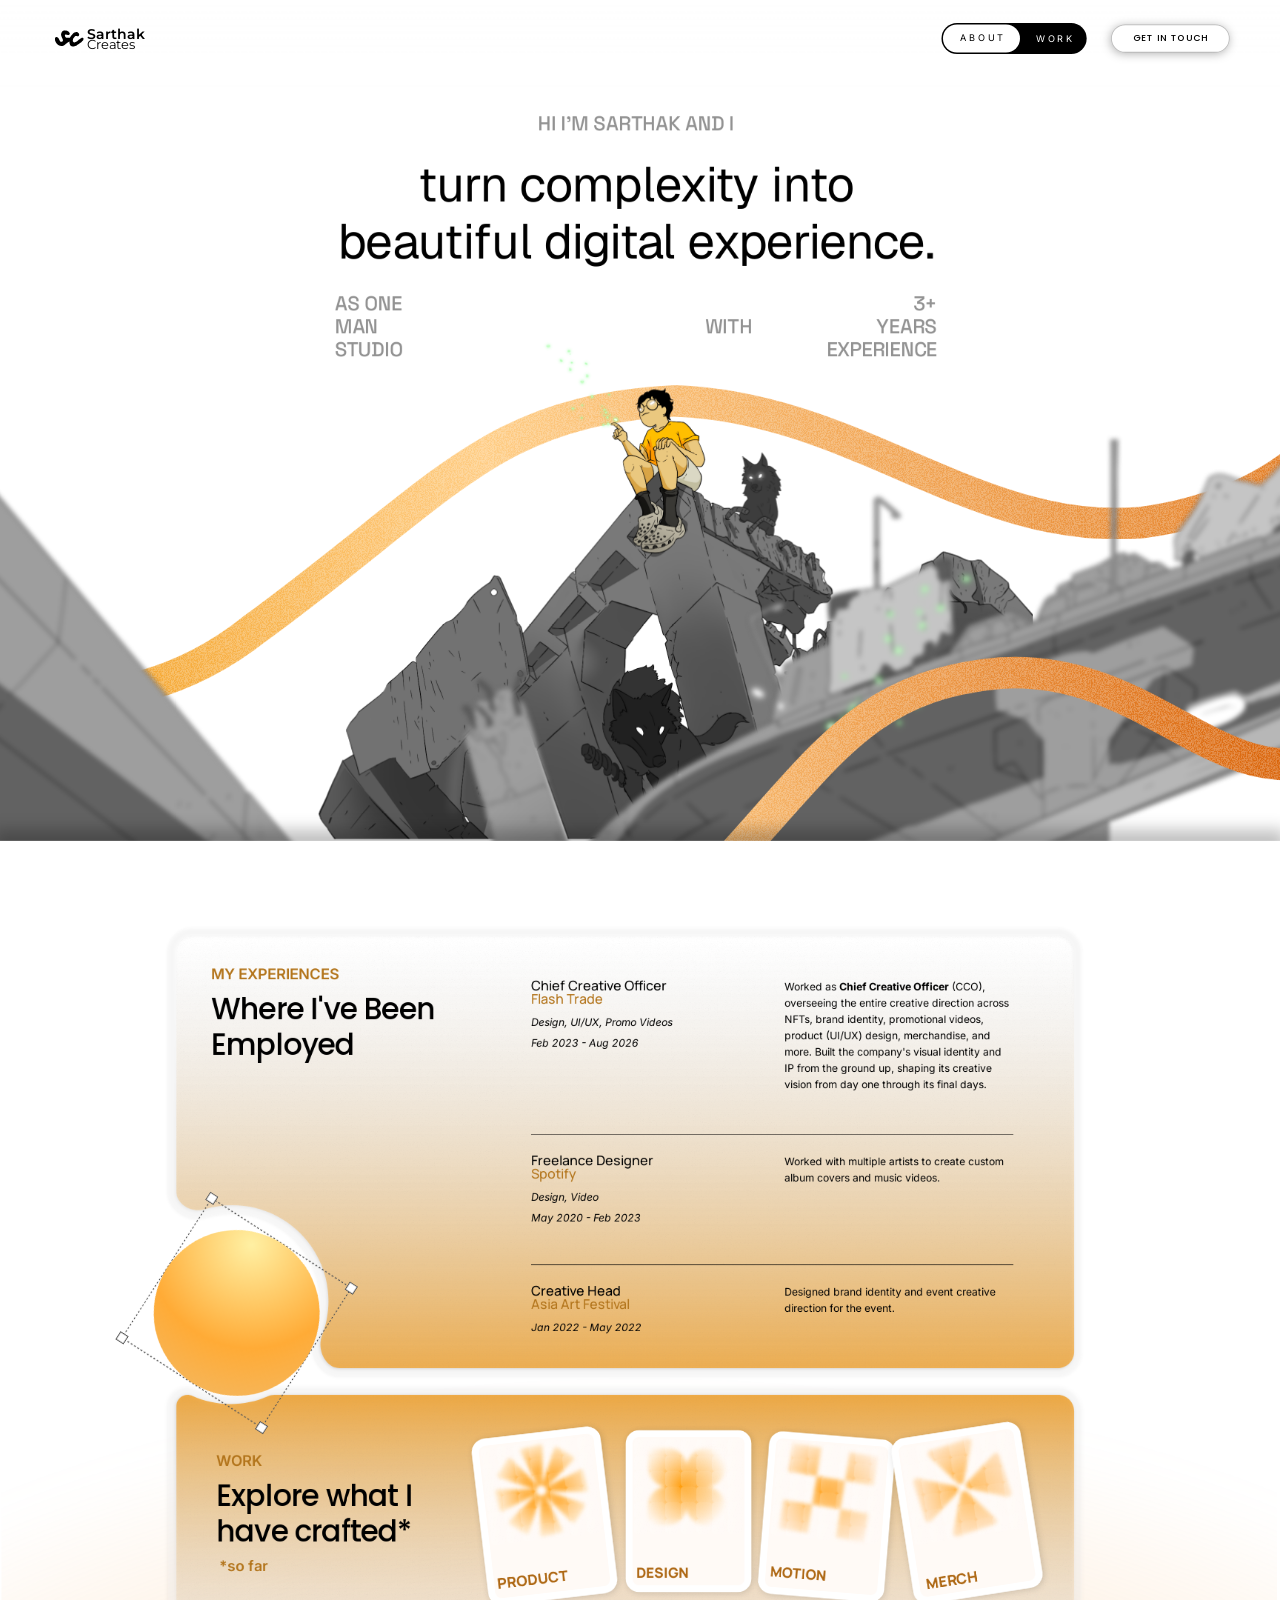
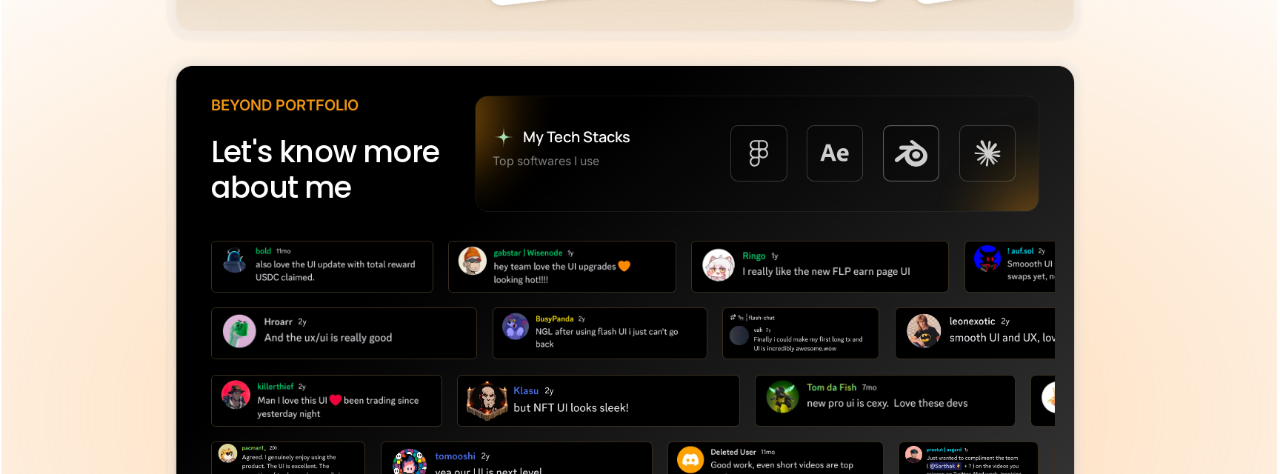
==== commit ec779f1f: "Update markup, script, and styles Co-Authored-By: Claude Opus 4.8 <noreply@anthropic.com>" ====
--- a/index.html
+++ b/index.html
@@ -150,6 +150,10 @@
 
           <!-- Experience -->
           <div class="experience-section">
+            <!-- Ball Element (brighter) -->
+            <div class="ball-element">
+              <img src="assets/fx/fx-ball-element.svg" alt="">
+            </div>
             <div class="experience-bg"><svg class="shape" viewBox="0 0 1242.21 614.2" xmlns="http://www.w3.org/2000/svg">
   <defs>
     <linearGradient id="expGrad" x1="622.1" y1="14.1" x2="622.1" y2="715.56" gradientUnits="userSpaceOnUse">
@@ -200,10 +204,6 @@
             </div>
           </div>
 
-          <!-- Ball Element (brighter) -->
-          <div class="ball-element">
-            <img src="assets/fx/fx-ball-element.svg" alt="">
-          </div>
 
 
           <!-- Work Section -->
@@ -259,10 +259,10 @@
                   <div class="tech-stack-desc">Top softwares I use</div>
                 </div>
                 <div class="tech-stack-icons">
-                  <div class="tech-icon-box"><img src="assets/fx/fx-tech-icon-box.svg" alt="Figma" style="width:24.5px;height:35.3px;"></div>
-                  <div class="tech-icon-box"><img src="assets/fx/fx-tech-icon-box-3.svg" alt="AE" style="width:38.2px;height:23.2px;"></div>
-                  <div class="tech-icon-box"><img src="assets/fx/fx-tech-icon-plain.svg" alt="Blender" style="width:44.2px;height:36px;"></div>
-                  <div class="tech-icon-box"><img src="assets/fx/fx-tech-icon-box-2.svg" alt="Claude" style="width:35px;height:35px;"></div>
+                  <div class="tech-icon-box"><img src="assets/fx/fx-tech-icon-box.svg" alt="Figma" style="width:60.329px;height:75.411px;"></div>
+                  <div class="tech-icon-box"><img src="assets/fx/fx-tech-icon-box-3.svg" alt="AE" style="width:52.056px;height:50.755px;"></div>
+                  <div class="tech-icon-box"><img src="assets/fx/fx-tech-icon-plain.svg" alt="Blender" style="width:76.132px;height:76.132px;"></div>
+                  <div class="tech-icon-box"><img src="assets/fx/fx-tech-icon-box-2.svg" alt="Claude" style="width:47.861px;height:47.64px;"></div>
                 </div>
               </div>
             </div>
--- a/styles.css
+++ b/styles.css
@@ -249,7 +249,7 @@
 
     /* Ball Element */
     .ball-element {
-      position:absolute; top:508px; right:1286px;
+      position:absolute; top:372px; left:-37px;
       width:237px; height:237px; z-index:6;
     }
     .ball-element img {
@@ -347,7 +347,7 @@
     .tech-stack-desc { font-family:'Inter',sans-serif; font-weight:400; font-size:16px; color:rgba(255,255,255,0.5); line-height:22.84px; width:290.571px; }
     .tech-stack-icons { display:flex; gap:26.646px; flex:1; position:relative; }
     .tech-icon-box { width:76.132px; height:76.132px; background:rgba(0,0,0,0.14); border:1.269px solid rgba(255,255,255,0.2); border-radius:10.151px; display:flex; align-items:center; justify-content:center; padding:12.689px; flex-shrink:0; }
-    .tech-icon-box img { display:block; object-fit:contain; }
+    .tech-icon-box img { display:block; max-width:none; max-height:none; }
     .tech-icon-plain { width:76.132px; height:76.132px; flex-shrink:0; position:relative; }
     .tech-icon-plain img { position:absolute; inset:0; width:100%; height:100%; }
 
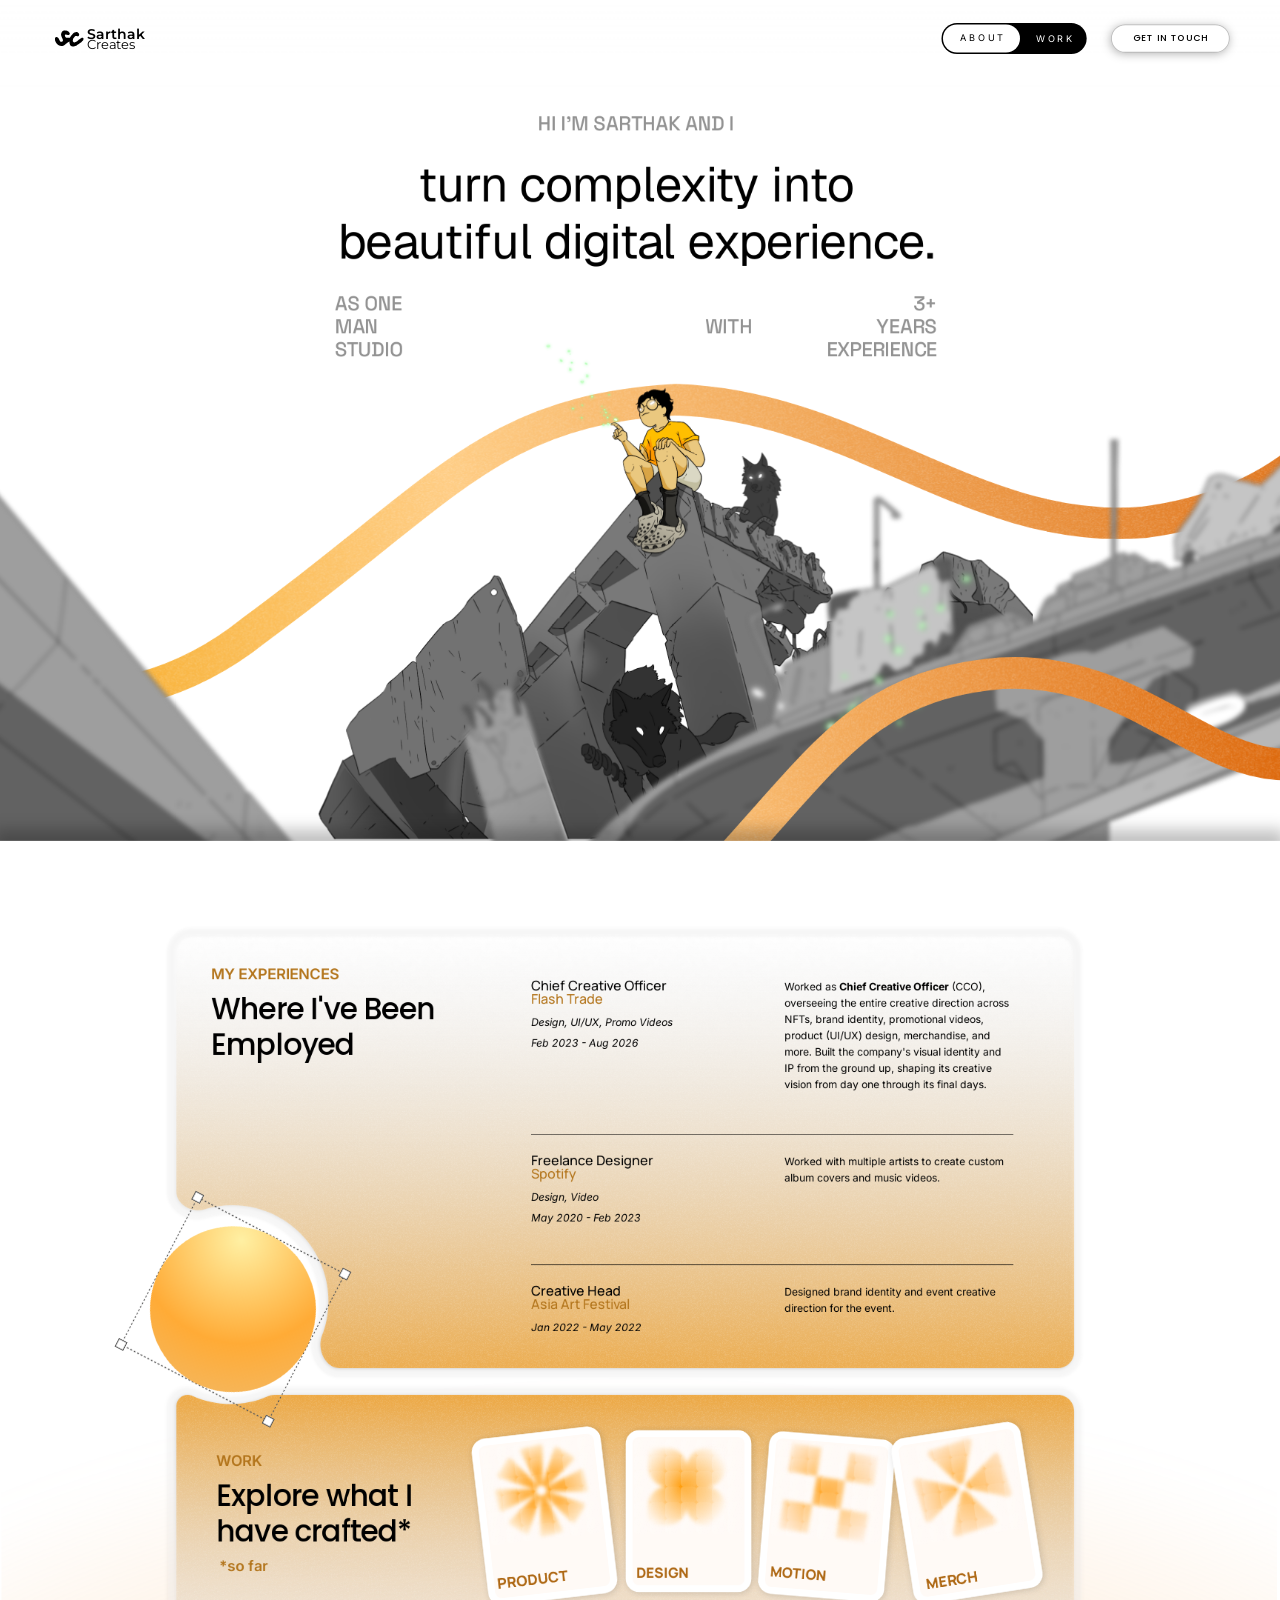
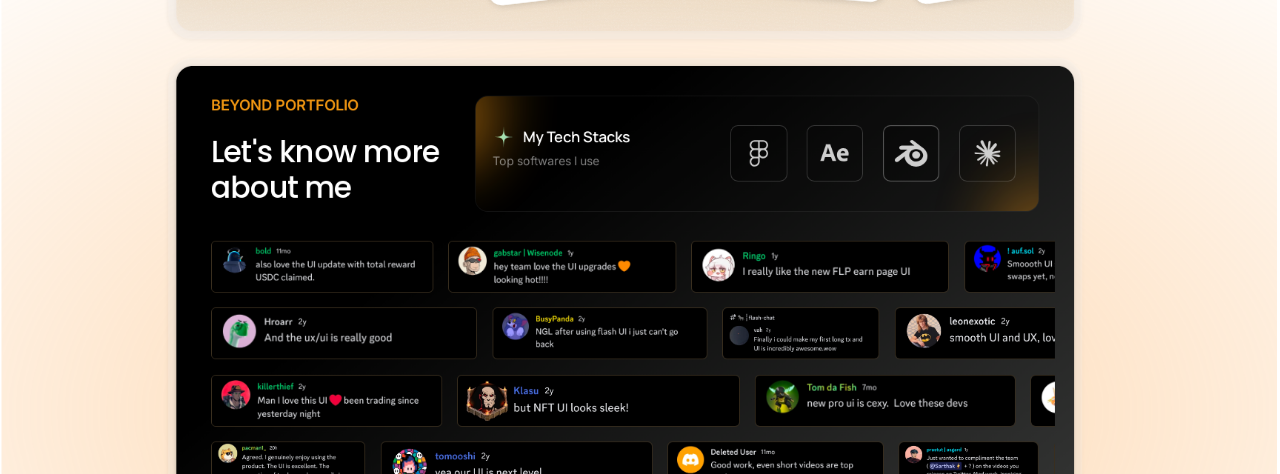
==== commit ec6e6612: "Update markup and styles Co-Authored-By: Claude Opus 4.8 <noreply@anthropic.com>" ====
--- a/index.html
+++ b/index.html
@@ -46,27 +46,15 @@
   <div class="about-page"><div class="page-wrapper">
     <div class="hero-container">
       <div class="back-ribbon rib-wrap windA" id="heroRibBack"><svg width="100%" height="100%" viewBox="-20 -60 1768 570" fill="none" preserveAspectRatio="none" xmlns="http://www.w3.org/2000/svg">
-<g filter="url(#grain_bk)">
-<path stroke="url(#grad_bk)" stroke-width="46">
+<use href="#rib_bk" stroke="url(#grad_bk)" stroke-width="46"/>
+<use href="#rib_bk" stroke="url(#noise_bk)" stroke-width="46" opacity=".28"/>
+<defs>
+<path id="rib_bk" fill="none">
   <animate attributeName="d" dur="9s" repeatCount="indefinite" calcMode="spline"
     keySplines="0.4 0 0.6 1;0.4 0 0.6 1;0.4 0 0.6 1"
     values="M-89.5 357.156C-0.833336 416.156 219.879 488.511 415 332.156C641.5 150.656 691 40.656 924.5 40.656C1172.4 40.656 1313.5 217.656 1506.5 176.156C1660.9 142.956 1745.17 52.3226 1768 11.1559;M-85.52 369.99C11.19 437.61 223.41 518.33 401.24 351.06C643.53 143.98 698.45 28.36 932.62 11.34C1158.48 19.27 1306.87 210.84 1519.15 191.65C1670.09 170.47 1745.29 82.24 1765.45 41.15;M-84.10 375.95C-3.36 428.60 210.30 480.55 421.05 310.57C648.21 129.08 693.62 21.57 913.62 41.01C1179.16 60.93 1324.08 241.66 1502.97 193.35C1649.92 147.28 1737.20 48.60 1761.62 5.28;M-89.5 357.156C-0.833336 416.156 219.879 488.511 415 332.156C641.5 150.656 691 40.656 924.5 40.656C1172.4 40.656 1313.5 217.656 1506.5 176.156C1660.9 142.956 1745.17 52.3226 1768 11.1559"/>
 </path>
-</g>
-<defs>
-<filter id="grain_bk" x="-5%" y="-10%" width="110%" height="125%" filterUnits="objectBoundingBox" color-interpolation-filters="sRGB">
-<feFlood flood-opacity="0" result="BackgroundImageFix"/>
-<feBlend mode="normal" in="SourceGraphic" in2="BackgroundImageFix" result="shape"/>
-<feTurbulence type="fractalNoise" baseFrequency="0.8333 0.8333" stitchTiles="stitch" numOctaves="3" result="noise" seed="3988"/>
-<feColorMatrix in="noise" type="luminanceToAlpha" result="alphaNoise"/>
-<feComponentTransfer in="alphaNoise" result="coloredNoise1">
-<feFuncA type="discrete" tableValues="1 1 1 1 1 1 1 1 1 1 1 1 1 1 1 1 1 1 1 1 1 1 1 1 1 1 1 1 1 1 1 1 1 1 1 1 1 1 1 1 1 1 1 1 1 1 1 1 1 1 1 0 0 0 0 0 0 0 0 0 0 0 0 0 0 0 0 0 0 0 0 0 0 0 0 0 0 0 0 0 0 0 0 0 0 0 0 0 0 0 0 0 0 0 0 0 0 0 0 0 "/>
-</feComponentTransfer>
-<feComposite operator="in" in2="shape" in="coloredNoise1" result="noise1Clipped"/>
-<feFlood flood-color="rgba(255,255,255,0.25)" result="color1Flood"/>
-<feComposite operator="in" in2="noise1Clipped" in="color1Flood" result="color1"/>
-<feMerge><feMergeNode in="shape"/><feMergeNode in="color1"/></feMerge>
-</filter>
+<pattern id="noise_bk" patternUnits="userSpaceOnUse" width="160" height="160"><image href="[data-uri]" width="160" height="160"/></pattern>
 <linearGradient id="grad_bk" x1="-24.5" y1="458.656" x2="1768" y2="218.755" gradientUnits="userSpaceOnUse">
 <stop stop-color="#F89620">
   <animate attributeName="stop-color" values="#F89620;#FFC93C;#E0631A;#F89620" dur="8.1s" repeatCount="indefinite"/>
@@ -88,27 +76,15 @@
         <img src="assets/fx/fx-hero-city.png" alt="">
       </div>
       <div class="front-ribbon rib-wrap windC" id="heroRibFront"><svg width="100%" height="100%" viewBox="-20 -60 1241 567" fill="none" preserveAspectRatio="none" xmlns="http://www.w3.org/2000/svg">
-<g filter="url(#grain_fr)">
-<path stroke="url(#grad_fr)" stroke-width="46">
+<use href="#rib_fr" stroke="url(#grad_fr)" stroke-width="46"/>
+<use href="#rib_fr" stroke="url(#noise_fr)" stroke-width="46" opacity=".28"/>
+<defs>
+<path id="rib_fr" fill="none">
   <animate attributeName="d" dur="11s" repeatCount="indefinite" calcMode="spline"
     keySplines="0.4 0 0.6 1;0.4 0 0.6 1;0.4 0 0.6 1"
     values="M15.7803 354.218C78.3124 413.189 233.969 485.51 371.578 329.229C531.317 147.816 566.227 37.8681 730.903 37.8681C905.731 37.8681 1005.24 214.784 1141.36 173.304C1250.25 140.119 1309.68 49.5292 1325.78 8.38214;M28.68 377.01C92.20 440.10 235.87 515.10 359.65 351.87C521.47 154.26 559.68 40.17 741.84 21.38C915.54 9.12 1004.41 184.96 1128.30 149.48C1238.29 126.21 1302.66 42.27 1320.46 3.01;M11.79 365.27C69.72 418.62 225.10 476.29 373.96 309.78C542.32 123.82 576.79 14.15 729.86 21.34C894.73 36.42 997.80 222.74 1145.65 191.84C1260.89 163.36 1320.35 73.53 1336.00 32.35;M15.7803 354.218C78.3124 413.189 233.969 485.51 371.578 329.229C531.317 147.816 566.227 37.8681 730.903 37.8681C905.731 37.8681 1005.24 214.784 1141.36 173.304C1250.25 140.119 1309.68 49.5292 1325.78 8.38214"/>
 </path>
-</g>
-<defs>
-<filter id="grain_fr" x="-5%" y="-10%" width="110%" height="125%" filterUnits="objectBoundingBox" color-interpolation-filters="sRGB">
-<feFlood flood-opacity="0" result="BackgroundImageFix"/>
-<feBlend mode="normal" in="SourceGraphic" in2="BackgroundImageFix" result="shape"/>
-<feTurbulence type="fractalNoise" baseFrequency="0.8333 0.8333" stitchTiles="stitch" numOctaves="3" result="noise" seed="3988"/>
-<feColorMatrix in="noise" type="luminanceToAlpha" result="alphaNoise"/>
-<feComponentTransfer in="alphaNoise" result="coloredNoise1">
-<feFuncA type="discrete" tableValues="1 1 1 1 1 1 1 1 1 1 1 1 1 1 1 1 1 1 1 1 1 1 1 1 1 1 1 1 1 1 1 1 1 1 1 1 1 1 1 1 1 1 1 1 1 1 1 1 1 1 1 0 0 0 0 0 0 0 0 0 0 0 0 0 0 0 0 0 0 0 0 0 0 0 0 0 0 0 0 0 0 0 0 0 0 0 0 0 0 0 0 0 0 0 0 0 0 0 0 0 "/>
-</feComponentTransfer>
-<feComposite operator="in" in2="shape" in="coloredNoise1" result="noise1Clipped"/>
-<feFlood flood-color="rgba(255,255,255,0.25)" result="color1Flood"/>
-<feComposite operator="in" in2="noise1Clipped" in="color1Flood" result="color1"/>
-<feMerge><feMergeNode in="shape"/><feMergeNode in="color1"/></feMerge>
-</filter>
+<pattern id="noise_fr" patternUnits="userSpaceOnUse" width="160" height="160"><image href="[data-uri]" width="160" height="160"/></pattern>
 <linearGradient id="grad_fr" x1="61.6" y1="455.7" x2="1337" y2="335.2" gradientUnits="userSpaceOnUse">
 <stop stop-color="#F89620">
   <animate attributeName="stop-color" values="#F89620;#FFC93C;#E0631A;#F89620" dur="9.9s" repeatCount="indefinite"/>
@@ -159,16 +135,13 @@
     <linearGradient id="expGrad" x1="622.1" y1="14.1" x2="622.1" y2="715.56" gradientUnits="userSpaceOnUse">
       <stop stop-color="#fff" stop-opacity="0"/><stop offset="1" stop-color="#F09612"/>
     </linearGradient>
-    <filter id="expGrain" x="0" y="0" width="100%" height="100%" color-interpolation-filters="sRGB">
-      <feTurbulence type="fractalNoise" baseFrequency=".9" numOctaves="2" seed="7" stitchTiles="stitch" result="n"/>
-      <feColorMatrix in="n" type="matrix" values="0 0 0 0 .55  0 0 0 0 .55  0 0 0 0 .55  .34 .34 .34 0 -.5"/>
-    </filter>
+    <pattern id="noise_sh" patternUnits="userSpaceOnUse" width="160" height="160"><image href="[data-uri]" width="160" height="160"/></pattern>
     <path id="expPath" d="M16.1001 36.1C16.1001 23.9498 25.9498 14.1 38.1001 14.1L1206.11 14.1C1218.26 14.1 1228.11 23.9497 1228.11 36.1L1228.11 576.1C1228.11 588.25 1218.26 598.1 1206.11 598.1L236.739 598.1C217.202 598.1 205.481 572.45 212.595 554.254C218.275 539.726 221.395 523.923 221.395 507.395C221.395 435.987 163.163 378.1 91.7553 378.1C78.7826 378.1 66.2448 380.01 54.4119 383.566C37.2455 388.723 16.1001 377.464 16.1001 359.54L16.1001 36.1Z"/>
     <mask id="expOuter"><rect width="100%" height="100%" fill="#fff"/><use href="#expPath" fill="#000"/></mask>
     <clipPath id="expClip"><use href="#expPath"/></clipPath>
   </defs>
   <use href="#expPath" fill="url(#expGrad)"/>
-  <rect width="100%" height="100%" clip-path="url(#expClip)" filter="url(#expGrain)" opacity=".22"/>
+  <use href="#expPath" fill="url(#noise_sh)" opacity=".16"/>
   <use href="#expPath" fill="none" stroke="#fff" stroke-opacity=".19" stroke-width="22" mask="url(#expOuter)"/>
 </svg></div>
             <div class="experience-content">
@@ -222,7 +195,7 @@
           <clipPath id="wkClip"><use href="#wkPath"/></clipPath>
         </defs>
         <use href="#wkPath" fill="url(#wkGrad)"/>
-        <rect width="100%" height="100%" clip-path="url(#wkClip)" filter="url(#expGrain)" opacity=".22"/>
+        <use href="#wkPath" fill="url(#noise_sh)" opacity=".16"/>
         <use href="#wkPath" fill="none" stroke="#fff" stroke-opacity=".19" stroke-width="22" mask="url(#wkOuter)"/>
       </svg></div>
             <div class="work-content">
--- a/styles.css
+++ b/styles.css
@@ -249,7 +249,7 @@
 
     /* Ball Element */
     .ball-element {
-      position:absolute; top:372px; left:-37px;
+      position:absolute; top:367px; left:-42px;
       width:237px; height:237px; z-index:6;
     }
     .ball-element img {
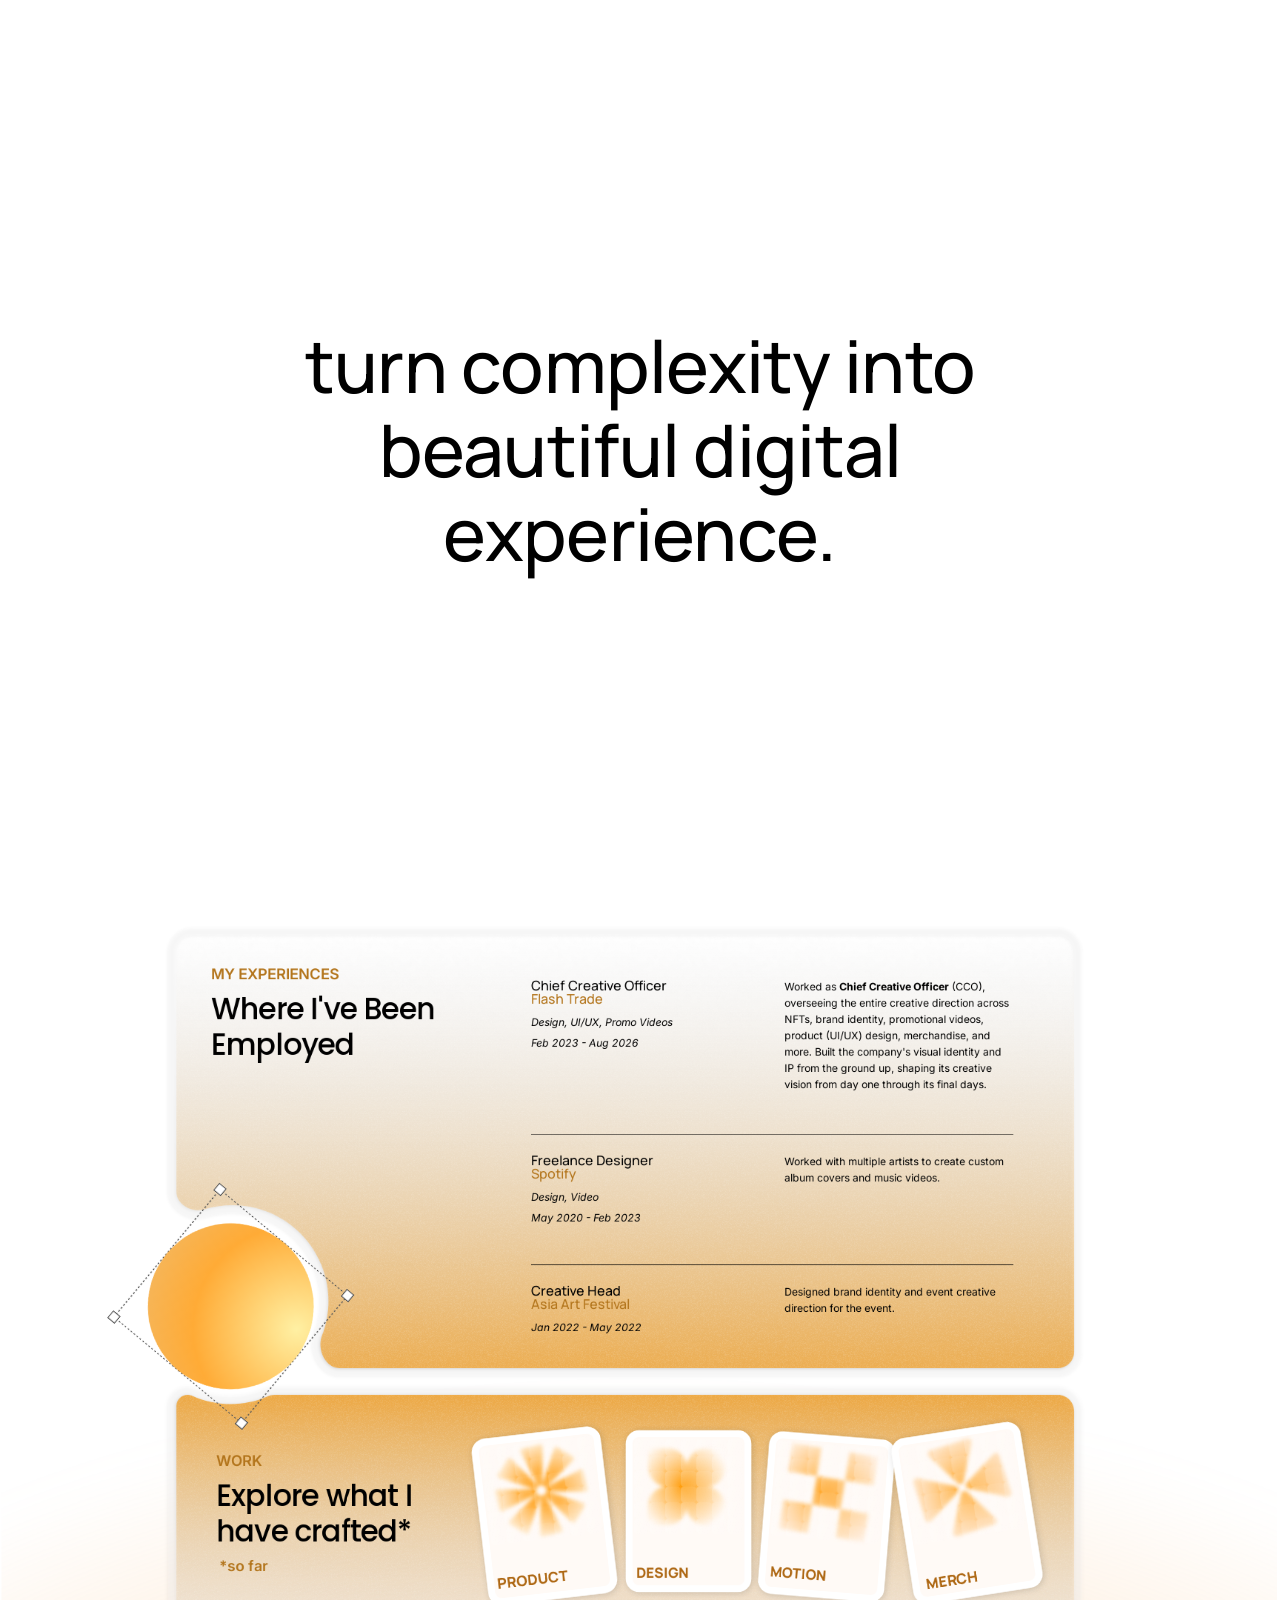
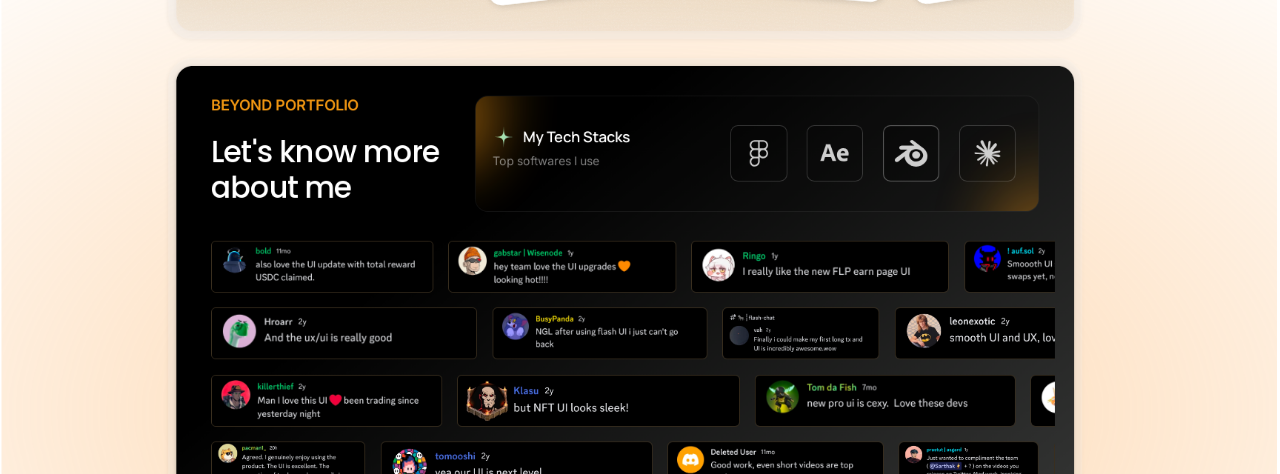
==== commit 1abed6dc: "Update markup and styles Co-Authored-By: Claude Opus 4.8 <noreply@anthropic.com>" ====
--- a/index.html
+++ b/index.html
@@ -49,7 +49,7 @@
 <use href="#rib_bk" stroke="url(#grad_bk)" stroke-width="46"/>
 <use href="#rib_bk" stroke="url(#noise_bk)" stroke-width="46" opacity=".28"/>
 <defs>
-<path id="rib_bk" fill="none">
+<path id="rib_bk" fill="none" pathLength="1">
   <animate attributeName="d" dur="9s" repeatCount="indefinite" calcMode="spline"
     keySplines="0.4 0 0.6 1;0.4 0 0.6 1;0.4 0 0.6 1"
     values="M-89.5 357.156C-0.833336 416.156 219.879 488.511 415 332.156C641.5 150.656 691 40.656 924.5 40.656C1172.4 40.656 1313.5 217.656 1506.5 176.156C1660.9 142.956 1745.17 52.3226 1768 11.1559;M-85.52 369.99C11.19 437.61 223.41 518.33 401.24 351.06C643.53 143.98 698.45 28.36 932.62 11.34C1158.48 19.27 1306.87 210.84 1519.15 191.65C1670.09 170.47 1745.29 82.24 1765.45 41.15;M-84.10 375.95C-3.36 428.60 210.30 480.55 421.05 310.57C648.21 129.08 693.62 21.57 913.62 41.01C1179.16 60.93 1324.08 241.66 1502.97 193.35C1649.92 147.28 1737.20 48.60 1761.62 5.28;M-89.5 357.156C-0.833336 416.156 219.879 488.511 415 332.156C641.5 150.656 691 40.656 924.5 40.656C1172.4 40.656 1313.5 217.656 1506.5 176.156C1660.9 142.956 1745.17 52.3226 1768 11.1559"/>
@@ -79,7 +79,7 @@
 <use href="#rib_fr" stroke="url(#grad_fr)" stroke-width="46"/>
 <use href="#rib_fr" stroke="url(#noise_fr)" stroke-width="46" opacity=".28"/>
 <defs>
-<path id="rib_fr" fill="none">
+<path id="rib_fr" fill="none" pathLength="1">
   <animate attributeName="d" dur="11s" repeatCount="indefinite" calcMode="spline"
     keySplines="0.4 0 0.6 1;0.4 0 0.6 1;0.4 0 0.6 1"
     values="M15.7803 354.218C78.3124 413.189 233.969 485.51 371.578 329.229C531.317 147.816 566.227 37.8681 730.903 37.8681C905.731 37.8681 1005.24 214.784 1141.36 173.304C1250.25 140.119 1309.68 49.5292 1325.78 8.38214;M28.68 377.01C92.20 440.10 235.87 515.10 359.65 351.87C521.47 154.26 559.68 40.17 741.84 21.38C915.54 9.12 1004.41 184.96 1128.30 149.48C1238.29 126.21 1302.66 42.27 1320.46 3.01;M11.79 365.27C69.72 418.62 225.10 476.29 373.96 309.78C542.32 123.82 576.79 14.15 729.86 21.34C894.73 36.42 997.80 222.74 1145.65 191.84C1260.89 163.36 1320.35 73.53 1336.00 32.35;M15.7803 354.218C78.3124 413.189 233.969 485.51 371.578 329.229C531.317 147.816 566.227 37.8681 730.903 37.8681C905.731 37.8681 1005.24 214.784 1141.36 173.304C1250.25 140.119 1309.68 49.5292 1325.78 8.38214"/>
--- a/styles.css
+++ b/styles.css
@@ -133,6 +133,11 @@
     .rib-wrap{will-change:transform}
     @keyframes windA{0%{transform:translateY(0) rotate(0deg)}50%{transform:translateY(-4px) rotate(.2deg)}100%{transform:translateY(3px) rotate(-.25deg)}}
     @keyframes windC{0%{transform:translateY(2px) rotate(-.2deg)}50%{transform:translateY(-5px) rotate(.18deg)}100%{transform:translateY(0) rotate(0deg)}}
+    /* ribbons draw themselves in (trim-path), after the loader */
+    .back-ribbon use, .front-ribbon use { stroke-dasharray:1; stroke-dashoffset:1; animation:ribDraw 2.4s cubic-bezier(.65,0,.25,1) forwards; }
+    .back-ribbon use { animation-delay:2.7s; }
+    .front-ribbon use { animation-delay:3.1s; }
+    @keyframes ribDraw { to { stroke-dashoffset:0; } }
     .windA{animation:windA 9s ease-in-out infinite alternate}
     .windC{animation:windC 11s ease-in-out infinite alternate}
 
@@ -249,7 +254,7 @@
 
     /* Ball Element */
     .ball-element {
-      position:absolute; top:367px; left:-42px;
+      position:absolute; top:363px; left:-45px;
       width:237px; height:237px; z-index:6;
     }
     .ball-element img {
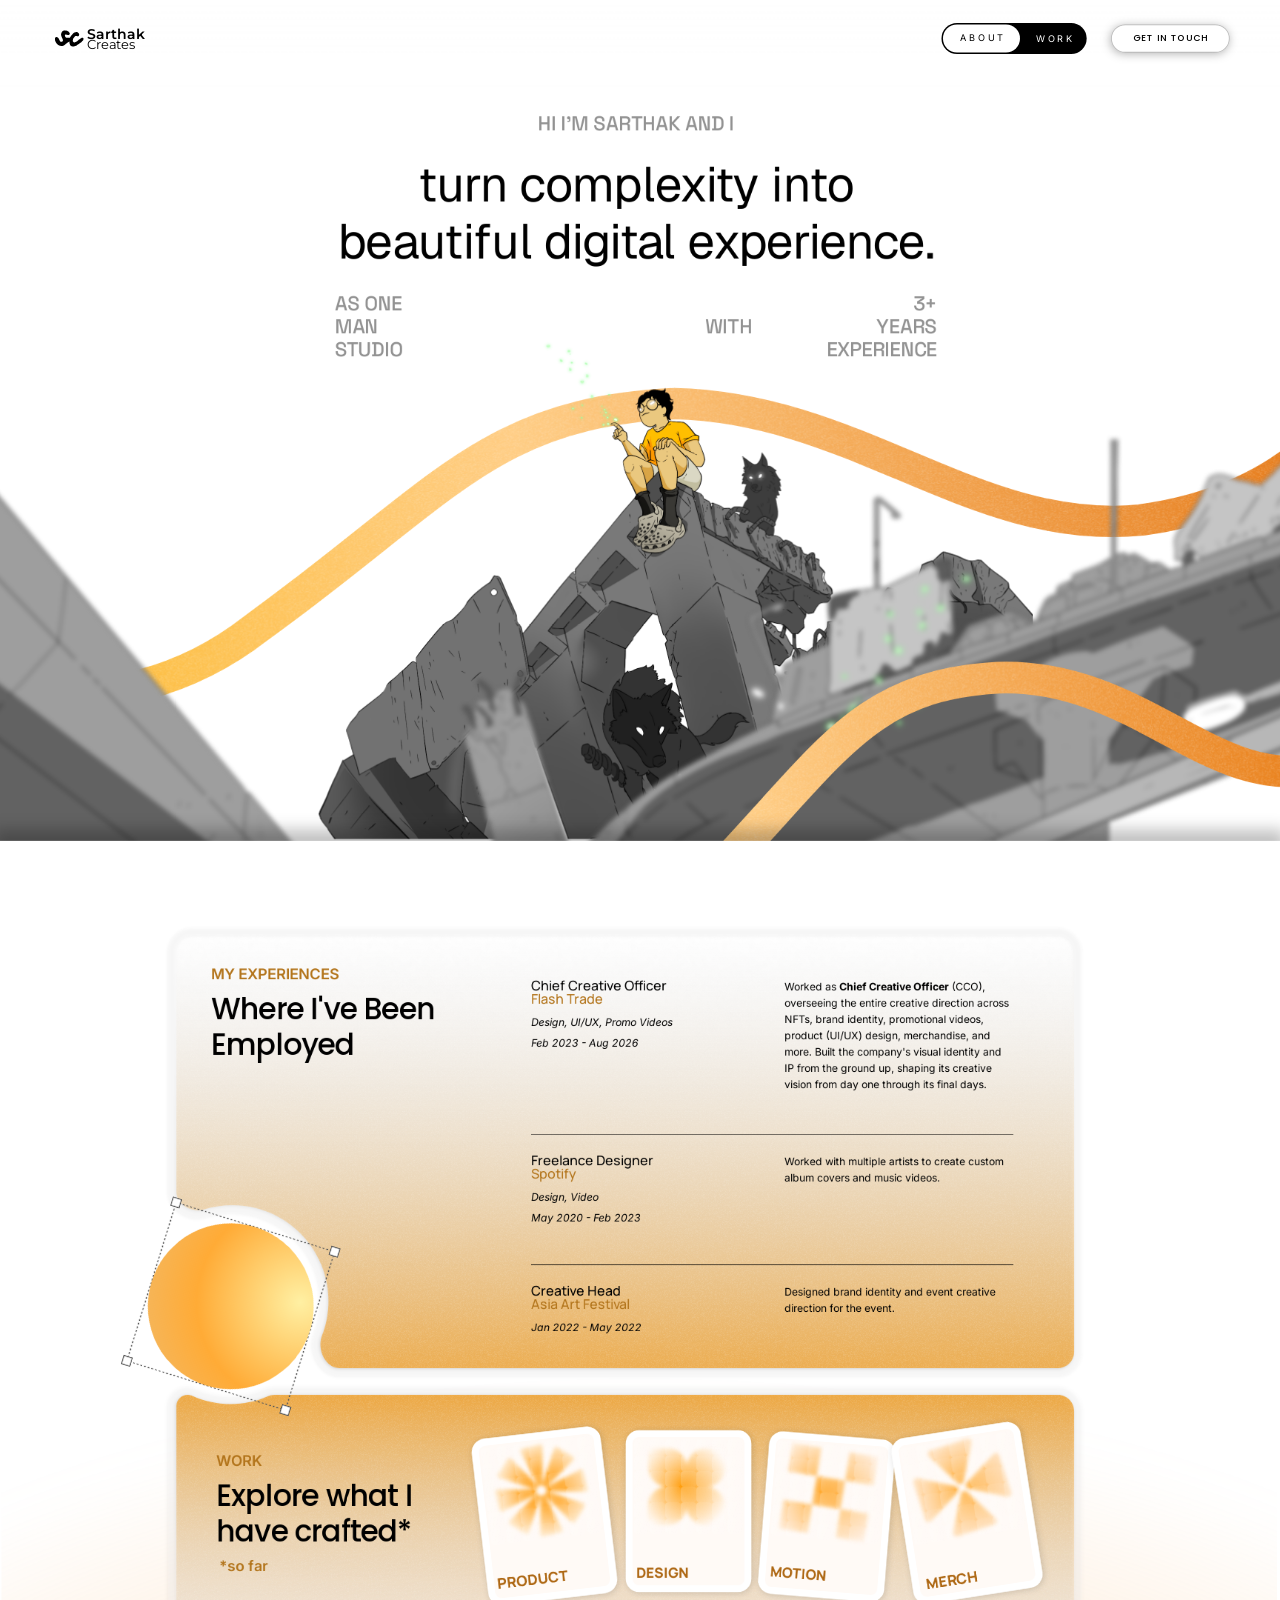
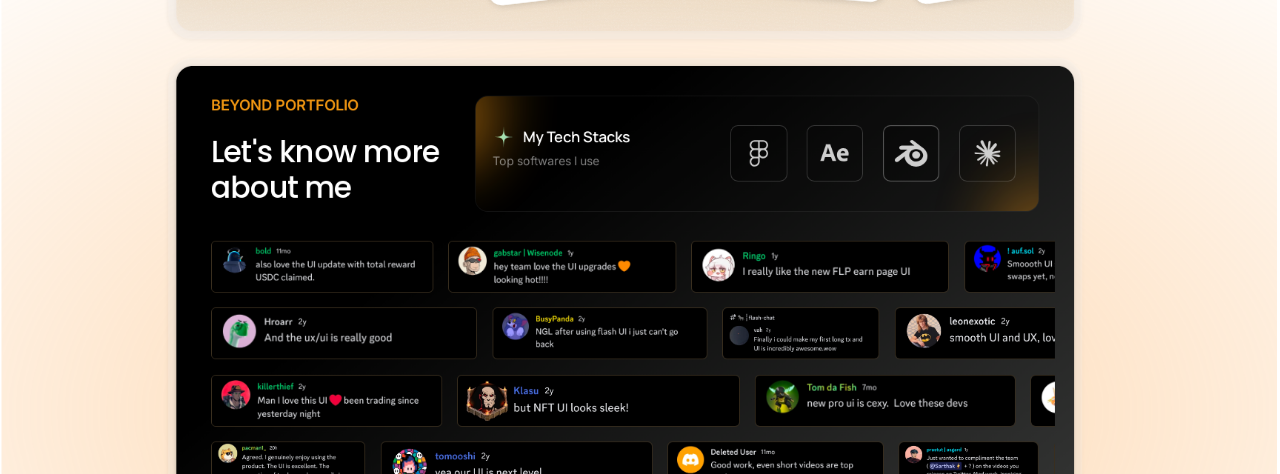
==== commit e33a8856: "Update markup, script, styles, and test page Co-Authored-By: Claude Opus 4.8 <noreply@anthropic.com>" ====
--- a/index.html
+++ b/index.html
@@ -360,17 +360,7 @@
   </div>
 
   <!-- HERO LAYERS -->
-  <div id="mWrap" style="position:relative;width:393px;min-height:2757px;overflow:hidden;">
-
-    <!-- Layer 1: Header Background (slowest) -->
-    <div class="mobile-hero-bg" id="mHeroBg">
-      <img src="assets/fx/fx-mherobg.png" alt="">
-    </div>
-
-    <!-- Layer 2: Header Foreground (medium) -->
-    <div class="mobile-hero-fg" id="mHeroFg">
-      <img src="assets/fx/fx-mherofg.png" alt="">
-    </div>
+  <div id="mWrap" style="position:relative;width:393px;min-height:3004px;overflow:hidden;">
 
     <!-- Hero Text -->
     <div class="mobile-hero-text" id="mHeroText">
@@ -381,6 +371,40 @@
       </div>
     </div>
 
+    <!-- Hero layers, bottom→top: back ribbon, character, city, front ribbon -->
+    <div class="m-ribbon m-ribbon-back" id="mRibBack"><div class="m-rib-rot"><svg viewBox="-15 -15 683 176" xmlns="http://www.w3.org/2000/svg">
+<use href="#mrib_bk" stroke="url(#mgrad_bk)" stroke-width="23"/>
+<use href="#mrib_bk" stroke="url(#mnoise_bk)" stroke-width="23" opacity=".28"/>
+<defs>
+<path id="mrib_bk" fill="none" pathLength="1"><animate attributeName="d" dur="9s" repeatCount="indefinite" calcMode="spline" keySplines="0.4 0 0.6 1;0.4 0 0.6 1;0.4 0 0.6 1" values="M 0 121.64 C 31.17 142.38 108.76 167.81 177.36 112.85 C 256.98 49.04 274.38 10.37 356.47 10.37 C 443.62 10.37 493.22 72.59 561.07 58.01 C 615.35 46.33 644.97 14.47 653 0;M 0 126.2 C 34.6 149.5 105.3 176.4 171.9 119.6 C 258.4 46.5 277.6 6.1 359.9 1.3 C 438.8 4.4 497.7 69.9 566.0 63.7 C 618.6 56.4 644.9 26.1 653 11.2;M 0 129.1 C 29.6 145.3 100.7 163.2 181.3 105.0 C 259.8 39.6 275.1 1.5 352.3 11.8 C 446.1 20.2 504.0 82.2 558.9 63.5 C 609.4 47.2 641.0 13.9 651.2 -2.6;M 0 121.64 C 31.17 142.38 108.76 167.81 177.36 112.85 C 256.98 49.04 274.38 10.37 356.47 10.37 C 443.62 10.37 493.22 72.59 561.07 58.01 C 615.35 46.33 644.97 14.47 653 0"/></path>
+<pattern id="mnoise_bk" patternUnits="userSpaceOnUse" width="160" height="160"><image href="[data-uri]" width="160" height="160"/></pattern>
+<linearGradient id="mgrad_bk" x1="0" y1="150" x2="653" y2="-10" gradientUnits="userSpaceOnUse">
+<stop stop-color="#F89620"><animate attributeName="stop-color" values="#F89620;#FFC93C;#E0631A;#F89620" dur="8.1s" repeatCount="indefinite"/></stop>
+<stop offset="0.52" stop-color="#FFCD84"><animate attributeName="offset" values="0.52;0.25;0.78;0.52" dur="10.1s" repeatCount="indefinite"/></stop>
+<stop offset="1" stop-color="#F7931A"><animate attributeName="stop-color" values="#F7931A;#D65A00;#FFB13C;#F7931A" dur="9.1s" repeatCount="indefinite"/></stop>
+<animateTransform attributeName="gradientTransform" type="translate" values="0 0;160 0;0 0" dur="11.1s" repeatCount="indefinite"/>
+</linearGradient>
+</defs></svg></div></div>
+    <div class="mobile-hero-fg" id="mHeroFg">
+      <img src="assets/fx/fx-hero-character.png" alt="">
+    </div>
+    <div class="mobile-hero-bg" id="mHeroBg">
+      <img src="assets/fx/fx-hero-city.png" alt="">
+    </div>
+    <div class="m-ribbon m-ribbon-front" id="mRibFront"><div class="m-rib-rot"><svg viewBox="-15 -15 683 176" xmlns="http://www.w3.org/2000/svg">
+<use href="#mrib_fr" stroke="url(#mgrad_fr)" stroke-width="23"/>
+<use href="#mrib_fr" stroke="url(#mnoise_fr)" stroke-width="23" opacity=".28"/>
+<defs>
+<path id="mrib_fr" fill="none" pathLength="1"><animate attributeName="d" dur="11s" repeatCount="indefinite" calcMode="spline" keySplines="0.4 0 0.6 1;0.4 0 0.6 1;0.4 0 0.6 1" values="M 0 121.64 C 31.17 142.38 108.76 167.81 177.36 112.85 C 256.98 49.04 274.38 10.37 356.47 10.37 C 443.62 10.37 493.22 72.59 561.07 58.01 C 615.35 46.33 644.97 14.47 653 0;M 0 126.2 C 34.6 149.5 105.3 176.4 171.9 119.6 C 258.4 46.5 277.6 6.1 359.9 1.3 C 438.8 4.4 497.7 69.9 566.0 63.7 C 618.6 56.4 644.9 26.1 653 11.2;M 0 129.1 C 29.6 145.3 100.7 163.2 181.3 105.0 C 259.8 39.6 275.1 1.5 352.3 11.8 C 446.1 20.2 504.0 82.2 558.9 63.5 C 609.4 47.2 641.0 13.9 651.2 -2.6;M 0 121.64 C 31.17 142.38 108.76 167.81 177.36 112.85 C 256.98 49.04 274.38 10.37 356.47 10.37 C 443.62 10.37 493.22 72.59 561.07 58.01 C 615.35 46.33 644.97 14.47 653 0"/></path>
+<pattern id="mnoise_fr" patternUnits="userSpaceOnUse" width="160" height="160"><image href="[data-uri]" width="160" height="160"/></pattern>
+<linearGradient id="mgrad_fr" x1="0" y1="150" x2="653" y2="-10" gradientUnits="userSpaceOnUse">
+<stop stop-color="#F89620"><animate attributeName="stop-color" values="#F89620;#FFC93C;#E0631A;#F89620" dur="9.9s" repeatCount="indefinite"/></stop>
+<stop offset="0.52" stop-color="#FFCD84"><animate attributeName="offset" values="0.52;0.25;0.78;0.52" dur="11.9s" repeatCount="indefinite"/></stop>
+<stop offset="1" stop-color="#F7931A"><animate attributeName="stop-color" values="#F7931A;#D65A00;#FFB13C;#F7931A" dur="10.9s" repeatCount="indefinite"/></stop>
+<animateTransform attributeName="gradientTransform" type="translate" values="0 0;-140 0;0 0" dur="12.9s" repeatCount="indefinite"/>
+</linearGradient>
+</defs></svg></div></div>
+
     <!-- INFORMATION (scrolls fastest) -->
     <div class="mobile-info" id="mInfo">
       <!-- Grid Vector (background) -->
@@ -388,10 +412,6 @@
         <img src="assets/fx/fx-mobile-vector.svg" alt="">
       </div>
       <!-- Logo Lip -->
-      <div class="mobile-logo-lip">
-        <img src="assets/fx/fx-mobile-logo-lip.svg" alt="SC">
-      </div>
-
       <!-- Experience Section (manual scroll + magnet snap) -->
       <div class="mobile-experience">
         <div class="mobile-exp-label">MY EXPERIENCES</div>
@@ -403,38 +423,21 @@
       </div>
 
       <!-- Offering Scroll (marquee) -->
-      <div class="mobile-offering">
-        <div class="mobile-offering-track">
-          <div class="mobile-offering-pill"><span>2D Animation</span></div>
-          <div class="mobile-offering-pill"><span>Merch Design</span></div>
-          <div class="mobile-offering-pill"><span>Product Design</span></div>
-          <div class="mobile-offering-pill"><span>3D Animation</span></div>
-          <div class="mobile-offering-pill"><span>Graphics</span></div>
-          <!-- Duplicate for seamless loop -->
-          <div class="mobile-offering-pill"><span>2D Animation</span></div>
-          <div class="mobile-offering-pill"><span>Merch Design</span></div>
-          <div class="mobile-offering-pill"><span>Product Design</span></div>
-          <div class="mobile-offering-pill"><span>3D Animation</span></div>
-          <div class="mobile-offering-pill"><span>Graphics</span></div>
-        </div>
-      </div>
+      <!-- Glow bottom (Figma 571:7043) -->
+      <div class="m-glow"><i class="g1"></i><i class="g2"></i></div>
 
       <!-- Work Box -->
       <div class="mobile-work">
         <div class="mobile-work-content">
           <div class="mobile-work-label">WORK</div>
-          <div class="mobile-work-heading">Explore what I've<br>crafted*</div>
-          <div class="mobile-work-sofar">*SO FAR</div>
-          <div class="mobile-work-grid">
-            <div class="mobile-work-btn"><span>MOTION</span><div class="glow1"><img src="assets/fx/fx-glow1.svg" alt=""></div><div class="glow2"><img src="assets/fx/fx-glow2.svg" alt=""></div></div>
-            <div class="mobile-work-btn"><span>MERCH</span><div class="glow1"><img src="assets/fx/fx-glow1.svg" alt=""></div><div class="glow2"><img src="assets/fx/fx-glow2.svg" alt=""></div></div>
-            <div class="mobile-work-btn">
-              <span>PRODUCT</span>
-              <div class="glow1"><img src="assets/fx/fx-glow1-2.svg" alt=""></div>
-              <div class="glow2"><img src="assets/fx/fx-glow2-2.svg" alt=""></div>
-            </div>
-            <div class="mobile-work-btn"><span>DESIGN</span><div class="glow1"><img src="assets/fx/fx-glow1.svg" alt=""></div><div class="glow2"><img src="assets/fx/fx-glow2.svg" alt=""></div></div>
-          </div>
+          <div class="mobile-work-heading">Explore what I&rsquo;ve<br>crafted*</div>
+          <div class="mobile-work-sofar">*so far</div>
+        </div>
+        <div class="mobile-work-cards">
+          <div class="mwc-w mwc-product" data-tab="product"><div class="mwc"><p class="lbl">PRODUCT</p><div class="shp"><svg viewBox="0 0 136 136" xmlns="http://www.w3.org/2000/svg"><path fill-rule="evenodd" clip-rule="evenodd" d="M59.555 127.397L65.3556 76.7941L43.8062 122.945C43.1384 124.375 41.3127 124.808 40.0747 123.83L19.9106 107.915C18.6725 106.937 18.6695 105.061 19.9048 104.08L59.7884 72.3996L11.9165 89.7955C10.4339 90.3342 8.83663 89.3493 8.65217 87.7826L5.64827 62.2706C5.46379 60.7039 6.78866 59.375 8.35583 59.5549L58.959 65.3556L12.8079 43.8055C11.3785 43.1383 10.9456 41.3127 11.9227 40.074L27.8387 19.9105C28.8159 18.6725 30.6922 18.6695 31.6737 19.9048L63.3533 59.7884L45.9577 11.9165C45.4187 10.4339 46.4041 8.83658 47.9702 8.65218L73.4824 5.64826C75.049 5.4638 76.378 6.78866 76.1983 8.35579L70.3974 58.959L91.9473 12.8079C92.6147 11.3785 94.4406 10.9455 95.6788 11.9228L115.843 27.8387C117.081 28.8159 117.084 30.6921 115.848 31.6737L75.9651 63.3532L123.837 45.9577C125.319 45.4187 126.917 46.4035 127.101 47.9702L130.105 73.4823C130.289 75.0489 128.964 76.3779 127.397 76.1982L76.7942 70.3974L122.945 91.9472C124.375 92.6146 124.808 94.4405 123.83 95.6787L107.915 115.842C106.937 117.081 105.061 117.084 104.08 115.848L72.3997 75.9646L89.7955 123.837C90.3343 125.319 89.3494 126.917 87.7828 127.101L62.2706 130.105C60.7039 130.289 59.375 128.964 59.555 127.397ZM67.0594 60.9362C63.2264 61.3875 60.4849 64.8607 60.9362 68.6938C61.3875 72.5267 64.8607 75.2681 68.6938 74.8167C72.5267 74.3654 75.2681 70.8923 74.8168 67.0594C74.3655 63.2264 70.8923 60.4849 67.0594 60.9362Z" fill="url(#msgP)"/><defs><radialGradient id="msgP" cx="0" cy="0" r="1" gradientUnits="userSpaceOnUse" gradientTransform="translate(69.8054 65.9563) rotate(-143.783) scale(68.8993)"><stop offset="0.379808" stop-color="#FFA524"/><stop offset="1" stop-color="#FFF0DB"/></radialGradient></defs></svg></div><div class="glass"><i></i><i></i><i></i><i></i><i></i><i></i><i></i><i></i><i></i><i></i><i></i><i></i><i></i><i></i><i></i><i></i><i></i><i></i><i></i><i></i><i></i><i></i><i></i><i></i><i></i><i></i><i></i><i></i><i></i><i></i><i></i><i></i><i></i><i></i><i></i><i></i><i></i><i></i><i></i><i></i><i></i><i></i></div></div></div>
+          <div class="mwc-w mwc-design" data-tab="design"><div class="mwc"><p class="lbl">DESIGN</p><div class="shp"><svg viewBox="0 0 104 104" xmlns="http://www.w3.org/2000/svg"><path fill-rule="evenodd" clip-rule="evenodd" d="M26.3714 0H0.371431V26C0.371431 39.2402 10.2682 50.169 23.0677 51.7921C10.0888 53.249 2.19453e-06 64.2606 1.1365e-06 77.6287L0 103.629H26C39.2402 103.629 50.169 93.7316 51.7921 80.9323C53.249 93.9115 64.2606 104 77.6287 104H103.629V78C103.629 64.7598 93.7316 53.8309 80.9323 52.208C93.9115 50.7512 104 39.7394 104 26.3714V0.371429L78 0.371428C64.7598 0.371427 53.8309 10.2682 52.208 23.0677C50.7512 10.0888 39.7394 0 26.3714 0Z" fill="url(#msgD)"/><defs><radialGradient id="msgD" cx="0" cy="0" r="1" gradientUnits="userSpaceOnUse" gradientTransform="translate(45.89 50.31) rotate(47.6282) scale(116.89)"><stop stop-color="#FF9900"/><stop offset="0.567631" stop-color="#FFFAF6"/></radialGradient></defs></svg></div><div class="glass"><i></i><i></i><i></i><i></i><i></i><i></i><i></i><i></i><i></i><i></i><i></i><i></i><i></i><i></i><i></i><i></i><i></i><i></i><i></i><i></i><i></i><i></i><i></i><i></i><i></i><i></i><i></i><i></i><i></i><i></i><i></i><i></i><i></i><i></i><i></i><i></i><i></i><i></i><i></i><i></i><i></i><i></i></div></div></div>
+          <div class="mwc-w mwc-motion" data-tab="motion"><div class="mwc"><p class="lbl">MOTION</p><div class="shp"><svg viewBox="0 0 126 126" xmlns="http://www.w3.org/2000/svg"><path fill-rule="evenodd" clip-rule="evenodd" d="M9.44124 0L48.1864 3.14708L45.0393 41.8922L6.29416 38.7452L9.44124 0ZM83.7842 45.0393L45.0393 41.8922L41.8923 80.6372L3.1471 77.4901L0 116.235L38.7452 119.383L41.8923 80.6372L80.6372 83.7842L77.4901 122.53L116.235 125.677L119.383 86.9313L80.6372 83.7842L83.7842 45.0393ZM83.7842 45.0393L122.53 48.1864L125.677 9.44124L86.9313 6.29414L83.7842 45.0393Z" fill="url(#msgM)"/><defs><radialGradient id="msgM" cx="0" cy="0" r="1" gradientUnits="userSpaceOnUse" gradientTransform="translate(56.1629 60.3948) rotate(53.6542) scale(92.1893)"><stop stop-color="#FFA524"/><stop offset="1" stop-color="#FFF5F1"/></radialGradient></defs></svg></div><div class="glass"><i></i><i></i><i></i><i></i><i></i><i></i><i></i><i></i><i></i><i></i><i></i><i></i><i></i><i></i><i></i><i></i><i></i><i></i><i></i><i></i><i></i><i></i><i></i><i></i><i></i><i></i><i></i><i></i><i></i><i></i><i></i><i></i><i></i><i></i><i></i><i></i><i></i><i></i><i></i><i></i><i></i><i></i></div></div></div>
+          <div class="mwc-w mwc-merch" data-tab="merch"><div class="mwc"><p class="lbl">MERCH</p><div class="shp"><svg viewBox="0 0 140 140" xmlns="http://www.w3.org/2000/svg"><path fill-rule="evenodd" clip-rule="evenodd" d="M72.5281 61.3982C71.2026 64.954 66.4978 65.6913 64.148 62.7115L31.4487 21.2442C29.1445 18.3222 30.8398 14.0003 34.5161 13.4242L85.6618 5.40914C89.3386 4.83294 92.2743 8.42908 90.9744 11.9159L72.5281 61.3982ZM62.7114 74.8634C65.6912 72.5137 64.9539 67.8088 61.3982 66.4833L11.9158 48.0367C8.42899 46.7369 4.83291 49.6729 5.40904 53.3493L13.4241 104.495C14.0003 108.172 18.3221 109.867 21.2441 107.562L62.7114 74.8634ZM74.8633 76.3002C72.5136 73.3199 67.8089 74.0578 66.4833 77.6134L48.0368 127.096C46.7369 130.583 49.673 134.178 53.3493 133.602L104.495 125.587C108.172 125.011 109.867 120.689 107.562 117.767L74.8633 76.3002ZM76.3001 64.1481C73.3198 66.4979 74.0571 71.2027 77.6133 72.5281L127.096 90.9744C130.583 92.2743 134.178 89.3387 133.602 85.6618L125.587 34.5162C125.011 30.8399 120.689 29.1446 117.767 31.4488L76.3001 64.1481Z" fill="url(#msgR)"/><defs><radialGradient id="msgR" cx="0" cy="0" r="1" gradientUnits="userSpaceOnUse" gradientTransform="translate(69.5057 69.5057) rotate(81.0936) scale(60.8224 60.8224)"><stop stop-color="#FFAB33"/><stop offset="1" stop-color="#FFDBB0"/></radialGradient></defs></svg></div><div class="glass"><i></i><i></i><i></i><i></i><i></i><i></i><i></i><i></i><i></i><i></i><i></i><i></i><i></i><i></i><i></i><i></i><i></i><i></i><i></i><i></i><i></i><i></i><i></i><i></i><i></i><i></i><i></i><i></i><i></i><i></i><i></i><i></i><i></i><i></i><i></i><i></i><i></i><i></i><i></i><i></i><i></i><i></i></div></div></div>
         </div>
       <!-- Beyond Portfolio -->
       <div class="mobile-beyond">
@@ -445,7 +448,13 @@
         <div class="mobile-tech">
           <div class="mobile-tech-title">My Tech Stacks</div>
           <div class="mobile-tech-sub">Top softwares I use right now</div>
-          <div class="mobile-tech-icon"><img src="assets/fx/fx-mobile-tech-icon.svg" alt=""></div>
+          <div class="mobile-tech-icon"><svg viewBox="0 0 30.4 27.44" width="30.399" height="27.444" xmlns="http://www.w3.org/2000/svg"><defs><linearGradient id="mstar" x1="0" y1="0.72" x2="33.8" y2="7.12" gradientUnits="userSpaceOnUse"><stop stop-color="#FFCD84"/><stop offset="1" stop-color="#F09612"/></linearGradient></defs><path fill="url(#mstar)" d="M15.1997 27.4441C14.7596 14.4441 14.3999 14.1214 0 13.7221C14.3999 13.3248 14.7574 13 15.1997 0C15.6397 13 15.9995 13.3228 30.3994 13.7221C15.9995 14.1214 15.642 14.4401 15.1997 27.4441Z"/></svg></div>
+        </div>
+        <div class="mobile-tech-icons">
+          <div class="m-ticon"><img src="assets/fx/fx-tech-icon-box.svg" alt="Figma" style="width:36px;height:45px;"></div>
+          <div class="m-ticon"><img src="assets/fx/fx-tech-icon-box-3.svg" alt="AE" style="width:40.717px;height:39.699px;"></div>
+          <div class="m-ticon"><svg viewBox="0 0 59.549 59.549" width="55" height="55" xmlns="http://www.w3.org/2000/svg"><path fill="#fff" d="M46.9551 31.3734C46.7523 29.9464 46.2581 28.5931 45.4856 27.3516C44.812 26.268 43.9476 25.3044 42.9159 24.4853L42.9187 24.4828L32.0831 16.1604C32.0753 16.1535 32.0671 16.147 32.0586 16.141C31.6984 15.865 31.2106 15.7131 30.6858 15.7131C30.1602 15.7131 29.6534 15.8653 29.2594 16.1418C28.8357 16.4378 28.5936 16.8304 28.5767 17.2484C28.5612 17.6383 28.7472 18.0135 29.1018 18.306C29.7992 18.8562 30.495 19.4185 31.1918 19.9814C31.868 20.5279 32.5647 21.0907 33.2581 21.6387L19.9862 21.6297C18.4684 21.6297 17.435 22.3424 17.2224 23.5357C17.129 24.0583 17.2938 24.633 17.6623 25.0731C18.0533 25.5397 18.6209 25.7971 19.2606 25.7971L20.2723 25.7977C21.6701 25.7977 23.0739 25.7943 24.4759 25.7909L25.8129 25.7878L13.7675 34.6993L13.7197 34.7342C13.0469 35.2499 12.6064 35.9729 12.5114 36.7177C12.4393 37.282 12.571 37.7976 12.8922 38.2094C13.275 38.7003 13.8728 38.9703 14.5754 38.9703C15.2657 38.9703 15.97 38.7088 16.5596 38.2325L23.0643 32.9092C23.0365 33.1692 23.0027 33.5505 23.0066 33.8273C23.0139 34.2656 23.1546 35.1449 23.3773 35.8588C23.8375 37.3259 24.6127 38.6682 25.6813 39.847C26.7932 41.0735 28.1474 42.0459 29.7059 42.7367C31.3536 43.4655 33.1249 43.8354 34.9708 43.8354H34.9879C36.8396 43.831 38.6165 43.4551 40.2696 42.7181C41.8307 42.0191 43.1842 41.0427 44.2919 39.8164C45.3591 38.6316 46.1333 37.287 46.5926 35.8211C46.8199 35.0955 46.9654 34.3467 47.0266 33.5888C47.0834 32.8563 47.0589 32.1109 46.9551 31.3734ZM35.1057 38.4052C31.0378 38.4052 27.7389 35.4543 27.7389 31.8139C27.7389 28.1739 31.0378 25.2229 35.1057 25.2229C39.1737 25.2229 42.4722 28.1739 42.4722 31.8139C42.4723 35.4543 39.1737 38.4052 35.1057 38.4052ZM39.354 31.2347C39.414 32.3212 38.98 33.33 38.2179 34.0768C37.4427 34.8377 36.3365 35.3155 35.0995 35.3155C33.863 35.3155 32.7566 34.8377 31.9811 34.0768C31.2194 33.33 30.7863 32.3213 30.8459 31.2355C30.9044 30.1802 31.4192 29.2485 32.1946 28.5889C32.9571 27.9403 33.981 27.5446 35.0994 27.5446C36.218 27.5446 37.2416 27.9405 38.0042 28.5889C38.78 29.2485 39.2949 30.1795 39.354 31.2347Z"/></svg></div>
+          <div class="m-ticon"><img src="assets/fx/fx-tech-icon-box-2.svg" alt="Claude" style="width:34.5px;height:34.5px;"></div>
         </div>
         <div class="mobile-compliment">
             <div class="mobile-comp-row"><div class="comp"><img src="assets/fx/fx-comp-26.png" alt=""></div><div class="comp"><img src="assets/fx/fx-comp-20.png" alt=""></div><div class="comp"><img src="assets/fx/fx-comp-12.png" alt=""></div><div class="comp"><img src="assets/fx/fx-comp-14.png" alt=""></div><div class="comp"><img src="assets/fx/fx-comp.png" alt=""></div><div class="comp"><img src="assets/fx/fx-comp-10.png" alt=""></div><div class="comp"><img src="assets/fx/fx-comp-27.png" alt=""></div><div class="comp"><img src="assets/fx/fx-comp-26.png" alt=""></div><div class="comp"><img src="assets/fx/fx-comp-20.png" alt=""></div><div class="comp"><img src="assets/fx/fx-comp-12.png" alt=""></div><div class="comp"><img src="assets/fx/fx-comp-14.png" alt=""></div><div class="comp"><img src="assets/fx/fx-comp.png" alt=""></div><div class="comp"><img src="assets/fx/fx-comp-10.png" alt=""></div><div class="comp"><img src="assets/fx/fx-comp-27.png" alt=""></div></div>
@@ -455,16 +464,13 @@
           </div>
         </div>
 
-      <!-- Footer -->
-      <div class="mobile-footer">
-        <div class="mobile-footer-text">
-          <div class="mobile-footer-credit">Site designed by <strong>Sarthakcreates</strong><br>Deployed by <strong>&nbsp;Claude AI</strong></div>
-          <div class="mobile-footer-mail">Mail me at<br><strong>notsarthakcreates@gmail.com</strong></div>
-        </div>
-        <div class="mobile-footer-row">
-          <div class="mobile-footer-socials"><img src="assets/fx/fx-mobile-footer-socials.svg" alt=""></div>
-          <div class="mobile-footer-btn" style="cursor:pointer;" onclick="window.open('https://calendly.com/notsarthakcreates/30min','_blank')"><div class="btn-bg"></div><span>SCHEDULE MEET</span></div>
-        </div>
+      <!-- Socials / footer (Figma 571:7061) -->
+      <div class="m-socials">
+        <p class="m-credit"><span>Site designed by</span> <b>Sarthakcreates</b><br><span>Deployed by</span><b> Claude AI</b></p>
+        <p class="m-mail">Mail me at<br><b>notsarthakcreates@gmail.com</b></p>
+        <div class="m-meet" onclick="window.open('https://calendly.com/notsarthakcreates/30min','_blank')"><div class="bg"></div><span>SCHEDULE MEET</span></div>
+        <div class="m-line"></div>
+        <div class="m-icons"><svg viewBox="0 0 120 22" width="120" height="22" xmlns="http://www.w3.org/2000/svg" fill="none"><path fill="#000" d="M22.7518 0.847534H26.0283L18.8719 9.04801L27.2913 20.2072H20.6997L15.5367 13.438L9.62865 20.2072H6.35086L14.0053 11.4353L5.92896 0.847534H12.6888L17.3551 7.03327L22.7518 0.847534ZM21.6036 18.2418H23.4194L11.7008 2.71006H9.75415L21.6036 18.2418Z"/><path fill="#000" d="M60 2.58768C62.5523 2.58768 62.9003 2.58768 63.9444 2.58768C64.8725 2.58768 65.3365 2.8197 65.6845 2.93571C66.1486 3.16773 66.4966 3.28374 66.8446 3.63177C67.1926 3.9798 67.4247 4.32783 67.5407 4.79187C67.6567 5.1399 67.7727 5.60394 67.8887 6.53202C67.8887 7.57611 67.8887 7.80813 67.8887 10.4764C67.8887 13.1446 67.8887 13.3766 67.8887 14.4207C67.8887 15.3488 67.6567 15.8128 67.5407 16.1608C67.3087 16.6249 67.1926 16.9729 66.8446 17.3209C66.4966 17.669 66.1486 17.901 65.6845 18.017C65.3365 18.133 64.8725 18.249 63.9444 18.365C62.9003 18.365 62.6683 18.365 60 18.365C57.3318 18.365 57.0998 18.365 56.0557 18.365C55.1276 18.365 54.6636 18.133 54.3156 18.017C53.8515 17.785 53.5035 17.669 53.1555 17.3209C52.8074 16.9729 52.5754 16.6249 52.4594 16.1608C52.3434 15.8128 52.2274 15.3488 52.1114 14.4207C52.1114 13.3766 52.1114 13.1446 52.1114 10.4764C52.1114 7.80813 52.1114 7.57611 52.1114 6.53202C52.1114 5.60394 52.3434 5.1399 52.4594 4.79187C52.6914 4.32783 52.8074 3.9798 53.1555 3.63177C53.5035 3.28374 53.8515 3.05172 54.3156 2.93571C54.6636 2.8197 55.1276 2.70369 56.0557 2.58768C57.0998 2.58768 57.4478 2.58768 60 2.58768ZM60 0.847534C57.3318 0.847534 57.0998 0.847534 56.0557 0.847534C55.0116 0.847534 54.3156 1.07955 53.7355 1.31157C53.1555 1.54359 52.5754 1.89162 51.9954 2.47167C51.4153 3.05172 51.1833 3.51576 50.8353 4.21182C50.6032 4.79187 50.4872 5.48793 50.3712 6.53202C50.3712 7.57611 50.3712 7.92414 50.3712 10.4764C50.3712 13.1446 50.3712 13.3766 50.3712 14.4207C50.3712 15.4648 50.6032 16.1608 50.8353 16.7409C51.0673 17.3209 51.4153 17.901 51.9954 18.481C52.5754 19.0611 53.0394 19.2931 53.7355 19.6411C54.3156 19.8732 55.0116 19.9892 56.0557 20.1052C57.0998 20.1052 57.4478 20.1052 60 20.1052C62.5523 20.1052 62.9003 20.1052 63.9444 20.1052C64.9885 20.1052 65.6845 19.8732 66.2646 19.6411C66.8446 19.4091 67.4247 19.0611 68.0047 18.481C68.5848 17.901 68.8168 17.4369 69.1648 16.7409C69.3968 16.1608 69.5128 15.4648 69.6289 14.4207C69.6289 13.3766 69.6289 13.0286 69.6289 10.4764C69.6289 7.92414 69.6289 7.57611 69.6289 6.53202C69.6289 5.48793 69.3968 4.79187 69.1648 4.21182C68.9328 3.63177 68.5848 3.05172 68.0047 2.47167C67.4247 1.89162 66.9606 1.6596 66.2646 1.31157C65.6845 1.07955 64.9885 0.963544 63.9444 0.847534C62.9003 0.847534 62.6683 0.847534 60 0.847534Z"/><path fill="#000" d="M60 5.48793C57.2158 5.48793 55.0116 7.69212 55.0116 10.4764C55.0116 13.2606 57.2158 15.4648 60 15.4648C62.7843 15.4648 64.9885 13.2606 64.9885 10.4764C64.9885 7.69212 62.7843 5.48793 60 5.48793ZM60 13.7246C58.2599 13.7246 56.7518 12.3325 56.7518 10.4764C56.7518 8.73621 58.1439 7.22808 60 7.22808C61.7402 7.22808 63.2483 8.6202 63.2483 10.4764C63.2483 12.2165 61.7402 13.7246 60 13.7246Z"/><path fill="#000" d="M65.1045 6.53202C65.7452 6.53202 66.2646 6.01263 66.2646 5.37192C66.2646 4.73122 65.7452 4.21182 65.1045 4.21182C64.4638 4.21182 63.9444 4.73122 63.9444 5.37192C63.9444 6.01263 64.4638 6.53202 65.1045 6.53202Z"/><path stroke="#000" stroke-width="1.695" d="M93.044 9.23881C99.4838 6.48806 103.778 4.67459 105.927 3.79841C112.061 1.29674 113.336 0.862176 114.167 0.847673C114.35 0.84467 114.758 0.889071 115.023 1.09963C115.246 1.27741 115.308 1.51758 115.337 1.68614C115.367 1.85471 115.403 2.23869 115.374 2.53873C115.042 5.96332 113.603 14.2739 112.872 18.1095C112.562 19.7325 111.952 20.2767 111.362 20.3299C110.079 20.4457 109.105 19.4987 107.862 18.7002C105.918 17.4507 104.82 16.6729 102.933 15.4536C100.752 14.0445 102.165 13.27 103.408 12.0043C103.734 11.6731 109.386 6.63272 109.495 6.17548C109.509 6.11829 109.522 5.90513 109.393 5.79257C109.263 5.68002 109.073 5.71851 108.935 5.74912C108.74 5.79251 105.634 7.80522 99.6173 11.7872C98.7356 12.3808 97.9371 12.6699 97.2216 12.6548C96.4329 12.6381 94.9157 12.2176 93.7878 11.8581C92.4044 11.4172 91.3048 11.1841 91.4006 10.4354C91.4505 10.0454 91.9983 9.64652 93.044 9.23881Z"/></svg></div>
       </div>
     </div>
     </div>
--- a/styles.css
+++ b/styles.css
@@ -23,6 +23,8 @@
       --gradient-green: linear-gradient(122deg, #c6fca6 0%, rgba(167,252,238,0.74) 100%);
     }
     *, *::before, *::after { margin:0; padding:0; box-sizing:border-box; }
+    * { -webkit-tap-highlight-color:transparent; }
+    button, a, [role=button] { touch-action:manipulation; }
     html { scroll-behavior: auto; }
     body { background:#fff; overflow-x:hidden; font-family:'Inter',sans-serif; }
 
@@ -134,9 +136,9 @@
     @keyframes windA{0%{transform:translateY(0) rotate(0deg)}50%{transform:translateY(-4px) rotate(.2deg)}100%{transform:translateY(3px) rotate(-.25deg)}}
     @keyframes windC{0%{transform:translateY(2px) rotate(-.2deg)}50%{transform:translateY(-5px) rotate(.18deg)}100%{transform:translateY(0) rotate(0deg)}}
     /* ribbons draw themselves in (trim-path), after the loader */
-    .back-ribbon use, .front-ribbon use { stroke-dasharray:1; stroke-dashoffset:1; animation:ribDraw 2.4s cubic-bezier(.65,0,.25,1) forwards; }
+    .back-ribbon use, .front-ribbon use { stroke-dasharray:1; stroke-dashoffset:1; animation:ribDraw 1.8s cubic-bezier(.65,0,.25,1) forwards; }
     .back-ribbon use { animation-delay:2.7s; }
-    .front-ribbon use { animation-delay:3.1s; }
+    .front-ribbon use { animation-delay:4.5s; stroke-dashoffset:-1; }
     @keyframes ribDraw { to { stroke-dashoffset:0; } }
     .windA{animation:windA 9s ease-in-out infinite alternate}
     .windC{animation:windC 11s ease-in-out infinite alternate}
@@ -531,10 +533,10 @@
 
     /* ===== HERO TEXT ===== */
     .mobile-hero-text{
-      position:absolute;top:98px;left:-56px;right:0;
-      padding:0 40.371px;padding-bottom:222px;
+      position:absolute;top:98px;left:0;right:0;
+      padding:0;padding-bottom:222px;
       display:flex;flex-direction:column;align-items:center;gap:15.882px;
-      z-index:2;will-change:transform;
+      z-index:0;will-change:transform;
     }
     .m-hero-word{
       display:inline;opacity:0;
@@ -544,7 +546,7 @@
     .mobile-hero-heading{
       font-family:'Manrope',sans-serif;font-weight:500;
       font-size:36.301px;line-height:41.973px;letter-spacing:-0.363px;
-      color:#000;width:256px;
+      color:#000;width:256px;text-align:center;
     }
     .mobile-hero-stats{
       display:flex;align-items:center;justify-content:space-between;
@@ -557,30 +559,37 @@
 
     /* ===== HERO LAYERS (parallax) ===== */
     .mobile-hero-bg{
-      position:absolute;top:356.92px;left:-397px;
-      width:825.302px;height:379.077px;overflow:hidden;
-      z-index:0;will-change:transform;
-    }
-    .mobile-hero-bg img{position:absolute;top:0;left:0;width:100%;height:186.04%;}
+      position:absolute;top:498px;left:-7px;
+      width:640.134px;height:547px;
+      z-index:0;will-change:transform;pointer-events:none;
+    }
+    .mobile-hero-bg img{display:block;width:100%;height:100%;object-fit:cover;filter:blur(1px);}
 
     .mobile-hero-fg{
-      position:absolute;top:223px;left:-18px;
-      width:636.288px;height:531px;
-      z-index:1;will-change:transform;
-    }
-    .mobile-hero-fg img{width:100%;height:102.39%;transform:rotate(180deg) scaleY(-1);}
+      position:absolute;top:331px;left:-21px;
+      width:535.981px;height:458px;
+      z-index:2;will-change:transform;pointer-events:none;
+    }
+    .mobile-hero-fg img{display:block;width:100%;height:100%;object-fit:cover;transform:scaleX(-1);}
+
+    .m-ribbon{position:absolute;display:flex;align-items:center;justify-content:center;pointer-events:none;will-change:transform;}
+    .m-ribbon-back{left:-157px;top:311px;width:665.566px;height:345.651px;z-index:1;}
+    .m-ribbon-front{left:-152px;top:574px;width:659.831px;height:180.442px;z-index:3;}
+    .m-rib-rot{position:relative;width:653px;height:145.962px;flex:none;}
+    .m-ribbon-back .m-rib-rot{animation:mwindA 9s ease-in-out infinite alternate;}
+    .m-ribbon-front .m-rib-rot{animation:mwindC 11s ease-in-out infinite alternate;}
+    @keyframes mwindA{0%{transform:rotate(-18.5deg) translateY(0)}50%{transform:rotate(-18.3deg) translateY(-3px)}100%{transform:rotate(-18.75deg) translateY(2px)}}
+    @keyframes mwindC{0%{transform:rotate(3.04deg) translateY(2px)}50%{transform:rotate(3.22deg) translateY(-4px)}100%{transform:rotate(2.84deg) translateY(0)}}
+    .m-rib-rot svg{position:absolute;left:-15px;top:-15px;width:683px;height:176px;overflow:visible;}
+    .m-ribbon use{stroke-dasharray:1;stroke-dashoffset:1;animation:ribDraw 1.6s cubic-bezier(.65,0,.25,1) forwards;}
+    .m-ribbon-back use{animation-delay:1.2s;}
+    .m-ribbon-front use{animation-delay:2.8s;stroke-dashoffset:-1;}
 
     /* ===== INFORMATION SECTION ===== */
     .mobile-info{
-      position:absolute;top:711px;left:-198px;width:798px;height:2056px;
+      position:absolute;top:754px;left:-198px;width:798px;height:2250px;
       z-index:4;will-change:transform;
       background:var(--default-white);
-    }
-    .mobile-logo-lip{
-      position:absolute;top:-43px;left:359.07px;width:79.865px;height:48.063px;
-    }
-    .mobile-logo-lip img{
-      position:absolute;top:-8.66%;left:-1.2%;width:calc(100% + 2.4%);height:calc(100% + 8.66%);
     }
 
     /* Green vector decoration */
@@ -625,82 +634,65 @@
       user-select:none;-webkit-user-drag:none;pointer-events:none;
     }
 
-    /* ===== OFFERING SCROLL (marquee) ===== */
-    .mobile-offering{
-      position:absolute;top:720px;left:198px;
-      overflow:hidden;width:780px;height:40px;
-    }
-    .mobile-offering-track{
-      display:flex;gap:10.496px;align-items:center;
-      animation:marquee-scroll 15s linear infinite;
-      width:max-content;
-    }
-    @keyframes marquee-scroll{
-      0%{transform:translateX(0);}
-      100%{transform:translateX(-50%);}
-    }
-    .mobile-offering-pill{
-      padding:6.482px 23.768px;border-radius:35.652px;
-      background:var(--gradient-green);white-space:nowrap;flex-shrink:0;
-    }
-    .mobile-offering-pill span{
-      font-family:'Manrope',sans-serif;font-weight:600;
-      font-size:15.326px;color:#151515;line-height:25.928px;
-    }
-
-    /* ===== WORK BOX ===== */
+    /* ===== WORK BOX (Figma 567:3288) ===== */
     .mobile-work{
-      position:absolute;top:813px;left:197px;width:387px;height:1393.5px;
-      padding:31.565px 25.995px;
-    }
-    .mobile-work-content{position:relative;top:-15px;z-index:1;display:flex;flex-direction:column;gap:9.284px;align-items:center;text-align:center;}
+      position:absolute;top:675px;left:207px;width:387px;height:1393.5px;
+    }
+    .mobile-work-content{position:absolute;left:88px;top:21px;width:186px;display:flex;flex-direction:column;gap:6px;align-items:center;text-align:center;z-index:1;}
     .mobile-work-label{
       font-family:'Inter',sans-serif;font-weight:600;font-size:11.576px;
-      color:#B3751C;text-transform:uppercase;line-height:1.3;
+      color:#ff9700;text-transform:uppercase;line-height:1.3;
     }
     .mobile-work-heading{
       font-family:'Poppins',sans-serif;font-weight:500;font-size:23.151px;
-      color:var(--default-black);letter-spacing:-0.463px;line-height:1.2;
-      margin:6px 0;
+      color:var(--default-black);letter-spacing:-0.463px;line-height:1.2;white-space:nowrap;
     }
     .mobile-work-sofar{
       font-family:'Inter',sans-serif;font-weight:600;font-size:11.576px;
-      color:#B3751C;text-transform:uppercase;line-height:1.3;
-      margin-bottom:22.281px;
-    }
-    .mobile-work-grid{
-      display:grid;grid-template-columns:1fr 1fr;
-      gap:12.069px 13.926px;width:328.652px;height:166.183px;
-    }
-    .mobile-work-btn{
-      background:rgba(0,0,0,0.14);border:1.028px solid #c6fca6;
-      border-radius:16.442px;overflow:hidden;position:relative;
-      display:flex;align-items:center;justify-content:center;
-      cursor:pointer;
-    }
-    .mobile-work-btn span{
-      font-family:'Manrope',sans-serif;font-weight:600;font-size:18.568px;
-      color:var(--default-black);line-height:28.272px;
-    }
-    .mobile-work-btn .glow1,.mobile-work-btn .glow2{opacity:0;transition:opacity 0.18s ease;}
-    .mobile-work-btn:active .glow1,.mobile-work-btn:active .glow2{opacity:1;}
-    .mobile-work-btn .glow1{
-      position:absolute;bottom:63.03px;left:-62.3px;width:129.975px;height:191.249px;
-    }
-    .mobile-work-btn .glow1 img{
-      position:absolute;top:-67.85%;left:-99.84%;width:calc(100% + 199.68%);height:calc(100% + 135.7%);
-    }
-    .mobile-work-btn .glow2{
-      position:absolute;bottom:-128.22px;left:122.45px;width:97.481px;height:143.901px;
-    }
-    .mobile-work-btn .glow2 img{
-      position:absolute;top:-90.18%;left:-133.12%;width:calc(100% + 266.24%);height:calc(100% + 180.36%);
-    }
+      color:#ff9700;text-transform:uppercase;line-height:1.3;
+    }
+    .mobile-work-cards{position:absolute;left:0;top:0;width:387px;height:520px;z-index:2;}
+    .mwc-w{position:absolute;display:flex;align-items:center;justify-content:center;cursor:pointer;}
+    .mwc{position:relative;background:#fffaf6;overflow:hidden;transition:transform .45s cubic-bezier(.2,.8,.2,1);}
+    .mwc-w:active .mwc{transform:scale(1.05) !important;}
+    .mwc .lbl{position:absolute;font-family:'Manrope',sans-serif;font-weight:800;color:#ae6814;white-space:nowrap;line-height:normal;}
+    .mwc .shp{position:absolute;}
+    .mwc .shp svg{width:100%;height:100%;display:block;filter:blur(2.2px);}
+    .mwc .glass{position:absolute;display:grid;grid-template-columns:repeat(7,1fr);grid-template-rows:repeat(6,1fr);}
+    .mwc .glass i{display:block;background:linear-gradient(108deg,rgba(255,255,255,.264) 0%,rgba(255,255,255,.066) 100%);}
+    .mwc-product{left:24px;top:151px;width:146.411px;height:182.358px;}
+    .mwc-product .mwc{width:127.571px;height:168.597px;border-radius:7.306px;transform:rotate(-6.72deg);
+      box-shadow:0 0 0 7.868px #fff, 1.124px 1.124px 7.643px 7.868px rgba(0,0,0,.15);}
+    .mwc-product .lbl{left:3.05px;top:141.51px;font-size:15.909px;}
+    .mwc-product .shp{left:14.05px;top:6.74px;width:99.771px;height:99.771px;transform:rotate(180deg);}
+    .mwc-product .glass{left:1.69px;top:2.81px;width:124.2px;height:107.661px;}
+    .mwc-product .glass i{border-radius:3.549px;}
+    .mwc-design{left:202px;top:136px;width:148.84px;height:181.373px;}
+    .mwc-design .mwc{width:123.421px;height:163.111px;border-radius:7.068px;transform:rotate(9.58deg);
+      box-shadow:0 0 0 7.612px #fff, 1.087px 1.087px 7.394px 7.612px rgba(0,0,0,.15);}
+    .mwc-design .lbl{left:4.08px;top:138.64px;font-size:15.391px;}
+    .mwc-design .shp{left:17.4px;top:12.51px;width:84.818px;height:84.818px;transform:none;}
+    .mwc-design .glass{left:1.63px;top:2.72px;width:120.159px;height:104.158px;}
+    .mwc-design .glass i{border-radius:3.433px;}
+    .mwc-motion{left:39px;top:342px;width:125.296px;height:163.365px;}
+    .mwc-motion .mwc{width:121.395px;height:160.433px;border-radius:6.952px;transform:rotate(1.41deg);
+      box-shadow:0 0 0 7.487px #fff, 1.07px 1.07px 7.273px 7.487px rgba(0,0,0,.15);}
+    .mwc-motion .lbl{left:5.08px;top:133.28px;font-size:15.138px;}
+    .mwc-motion .shp{left:14.44px;top:7.49px;width:93.051px;height:93.051px;transform:none;}
+    .mwc-motion .glass{left:1.6px;top:2.67px;width:118.186px;height:102.448px;}
+    .mwc-motion .glass i{border-radius:3.377px;}
+    .mwc-merch{left:205px;top:323px;width:142.4px;height:179.128px;}
+    .mwc-merch .mwc{width:126.935px;height:167.756px;border-radius:7.269px;transform:rotate(-5.49deg);
+      box-shadow:0 0 0 7.829px #fff, 1.118px 1.118px 7.605px 7.829px rgba(0,0,0,.15);}
+    .mwc-merch .lbl{left:7.16px;top:142.43px;font-size:15.829px;}
+    .mwc-merch .shp{left:13.98px;top:6.71px;width:98.417px;height:98.417px;transform:none;}
+    .mwc-merch .glass{left:1.68px;top:2.8px;width:123.58px;height:107.124px;}
+    .mwc-merch .glass i{border-radius:3.531px;}
 
     /* ===== BEYOND PORTFOLIO ===== */
     .mobile-beyond{
-      position:absolute;left:18px;top:364px;width:350px;height:599.388px;box-sizing:border-box;
-      background:#000;border:11.774px solid #fff;border-radius:22.5px;
+      position:absolute;left:6.226px;top:566.226px;width:350px;height:692px;box-sizing:content-box;
+      background:#000;border:11.774px solid #fff;border-radius:22.477px;
       box-shadow:1.07px -3.211px 12.416px 0 rgba(0,0,0,0.25);
       overflow:hidden;
     }
@@ -710,7 +702,7 @@
     }
     .mobile-beyond-label{
       font-family:'Inter',sans-serif;font-weight:600;font-size:15.147px;
-      color:#c6fca6;text-transform:uppercase;line-height:1.3;
+      color:#ffcd84;text-transform:uppercase;line-height:1.3;
     }
     .mobile-beyond-heading{
       font-family:'Poppins',sans-serif;font-weight:500;font-size:30.295px;
@@ -730,16 +722,15 @@
       font-family:'Inter',sans-serif;font-weight:400;font-size:15.948px;
       color:rgba(255,255,255,0.5);line-height:22.766px;white-space:nowrap;
     }
-    .mobile-tech-icon{
-      position:absolute;left:0;top:28.9px;width:30.399px;height:27.444px;
-      -webkit-mask-image:url('assets/fx/fx-asset-2.svg');
-      mask-image:url('assets/fx/fx-asset-2.svg');
-      -webkit-mask-size:30.399px 27.444px;mask-size:30.399px 27.444px;
-      -webkit-mask-repeat:no-repeat;mask-repeat:no-repeat;
-    }
-    .mobile-tech-icon img{position:absolute;inset:0;width:100%;height:100%;}
+    .mobile-tech-icon{position:absolute;left:0;top:28.9px;width:30.399px;height:27.444px;}
+    .mobile-tech-icon svg{display:block;width:100%;height:100%;}
+    .mobile-tech-icons{position:absolute;left:25px;top:252px;width:301px;display:flex;gap:20.842px;align-items:flex-start;}
+    .m-ticon{width:59.549px;height:59.549px;flex:none;display:flex;align-items:center;justify-content:center;
+      background:rgba(89,89,89,.4);border-radius:7.94px;overflow:hidden;}
+    .m-ticon img{display:block;max-width:none;}
+    .m-ticon svg{display:block;}
     .mobile-compliment{
-      position:absolute;left:19.27px;top:274.01px;width:893.731px;height:302.095px;overflow:hidden;
+      position:absolute;left:19px;top:356px;width:893.731px;height:302.095px;overflow:hidden;
     }
     .mobile-comp-row{
       display:flex;gap:16px;width:max-content;margin-bottom:16px;
@@ -755,49 +746,30 @@
     .mobile-comp-row .comp img{height:100%;width:auto;display:block;border-radius:4.724px;}
 
     /* ===== MOBILE FOOTER ===== */
-    .mobile-footer{
-      position:absolute;left:18px;top:978px;width:350px;height:255px;box-sizing:border-box;
-      border:11.774px solid #fff;border-radius:22.5px;
-      background:linear-gradient(190.074deg,#ffffff 6.5083%,#aad4a6 98.873%);
-      box-shadow:1.07px -3.211px 12.416px 0 rgba(0,0,0,0.25);
-      overflow:hidden;
-      display:flex;flex-direction:column;gap:23.513px;align-items:center;
-      padding:22.477px 17.53px 0 19.266px;
-    }
-    .mobile-footer-text{
-      display:flex;flex-direction:column;gap:33.18px;align-items:center;
-      text-align:right;width:100%;
-    }
-    .mobile-footer-credit{
-      font-family:'Manrope',sans-serif;font-weight:500;font-size:16.233px;
-      color:#B3751C;width:312.538px;
-    }
-    .mobile-footer-credit strong{font-weight:800;}
-    .mobile-footer-mail{
-      font-family:'Manrope',sans-serif;font-weight:500;font-size:17.402px;
-      color:#1e4235;line-height:0.99;width:100%;
-    }
-    .mobile-footer-mail strong{font-weight:700;font-size:20.223px;}
-    .mobile-footer-row{
-      display:flex;gap:28.613px;align-items:center;padding:0 12.106px;width:100%;box-sizing:border-box;
-    }
-    .mobile-footer-socials{width:84.95px;height:19.492px;flex-shrink:0;position:relative;}
-    .mobile-footer-socials img{position:absolute;top:-4.35%;left:0;width:101%;height:108.7%;}
-    .mobile-footer-btn{
-      position:relative;flex:1 0 0;height:41.527px;min-width:1px;
-      display:flex;align-items:center;gap:10.966px;
-      padding:9.869px 20.34px 9.869px 32.898px;box-sizing:border-box;
-      filter:drop-shadow(-1.097px 2.193px 6.744px rgba(0,0,0,0.3));cursor:pointer;
-    }
-    .mobile-footer-btn .btn-bg{
-      position:absolute;left:8.47px;top:0;width:166.954px;height:41.527px;
-      background:#fff;border:0.41px solid rgba(86,86,86,0.4);border-radius:23.419px;
-    }
-    .mobile-footer-btn span{
-      position:relative;font-family:'Poppins',sans-serif;font-weight:500;
-      font-size:13.544px;letter-spacing:1.3544px;color:#000;white-space:nowrap;
-    }
-
+    /* ===== SOCIALS / FOOTER (Figma 571:7061) ===== */
+    .m-socials{position:absolute;left:35px;top:1349px;width:313.204px;height:163.527px;}
+    .m-credit{position:absolute;left:0.33px;top:0;width:312.538px;text-align:center;
+      font-family:'Manrope',sans-serif;font-weight:500;font-size:16.233px;line-height:normal;color:#ff9700;}
+    .m-credit b{font-weight:800;}
+    .m-mail{position:absolute;left:-14px;right:137.2px;top:67.94px;text-align:right;
+      font-family:'Manrope',sans-serif;font-weight:500;font-size:12px;line-height:0.99;color:#B3751C;}
+    .m-mail b{font-weight:700;font-size:12.268px;}
+    .m-meet{position:absolute;left:183px;top:66px;width:126px;height:31.897px;display:flex;align-items:center;
+      padding:7.581px 15.623px 7.581px 25.269px;box-sizing:border-box;cursor:pointer;
+      filter:drop-shadow(-0.842px 1.685px 2.59px rgba(0,0,0,.3));}
+    .m-meet .bg{position:absolute;left:6.51px;top:0;width:128.237px;height:31.897px;background:#fff;
+      border:0.315px solid rgba(86,86,86,.4);border-radius:17.988px;}
+    .m-meet span{position:relative;width:96.341px;font-family:'Poppins',sans-serif;font-weight:500;font-size:10.403px;
+      letter-spacing:1.0403px;color:#000;white-space:nowrap;}
+    .m-line{position:absolute;left:7px;top:113px;width:293px;height:0;border-top:0.5px solid #DFBB86;}
+    .m-icons{position:absolute;left:97px;top:130px;width:120px;height:22px;}
+    .m-icons svg{display:block;width:100%;height:100%;}
+
+    /* ===== GLOW BOTTOM (Figma 571:7043) ===== */
+    .m-glow{position:absolute;left:-30px;top:1123px;width:819px;height:872px;overflow:hidden;pointer-events:none;}
+    .m-glow i{position:absolute;left:-172.65px;width:1165.955px;display:block;border-radius:50%;}
+    .m-glow .g1{top:893.79px;height:349.9px;background:rgba(253,186,116,.6);filter:blur(189px);}
+    .m-glow .g2{top:899.85px;height:179.19px;background:#FB923C;filter:blur(39px);}
     /* ===== MOBILE WORK PAGE — folder containers ===== */
     .mobile-work-page{display:none;position:relative;width:393px;min-height:100vh;background:transparent;}
     .mobile-work-page.visible{display:block;}
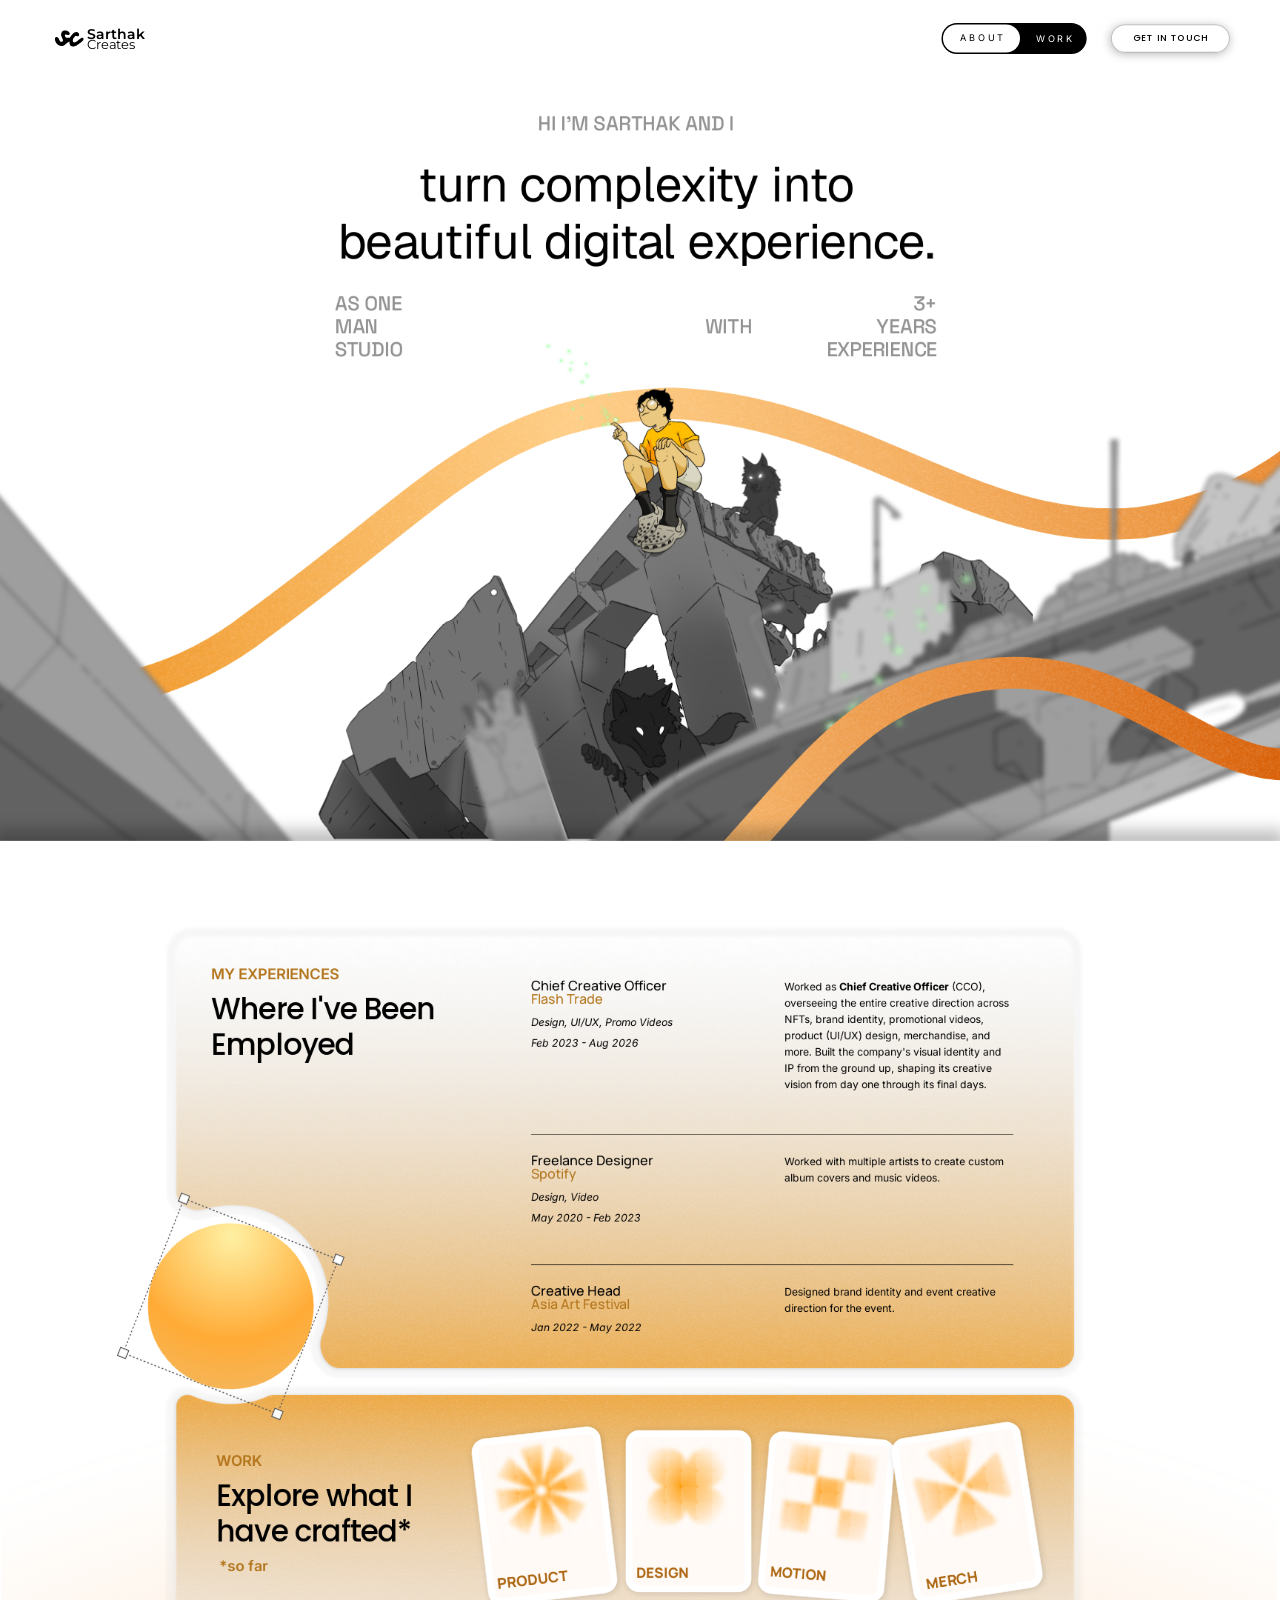
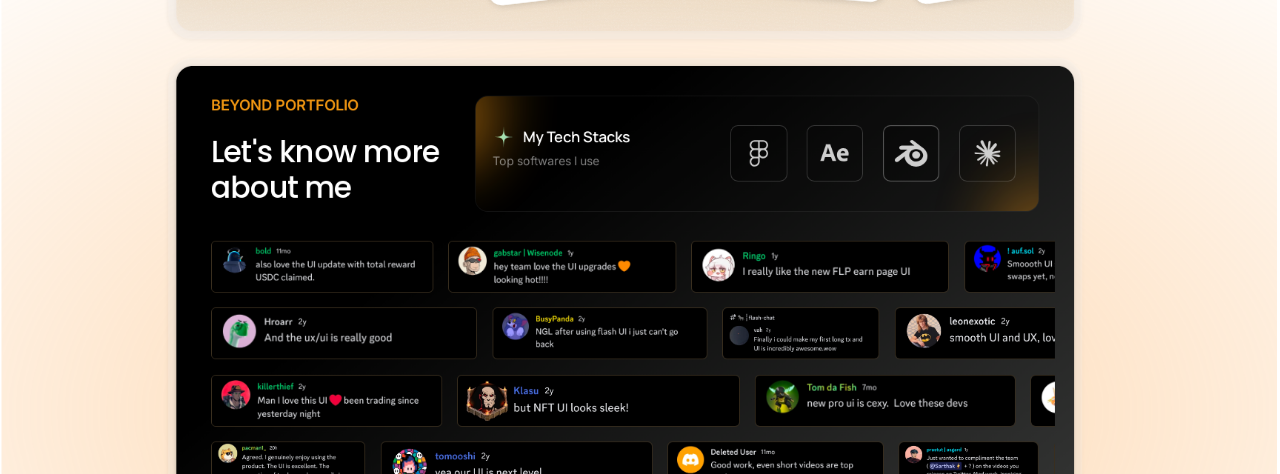
==== commit 68da59c5: "Update markup, script, and styles Co-Authored-By: Claude Opus 4.8 <noreply@anthropic.com>" ====
--- a/index.html
+++ b/index.html
@@ -318,8 +318,8 @@
         <div class="ft-mail">Mail me at<b>notsarthakcreates@gmail.com</b></div>
         <div class="ft-credit"><span>Site designed by </span><b>Sarthakcreates</b><br><span>Deployed by</span><b> Claude AI</b></div>
         <div class="ft-socials">
-          <a href="https://x.com/notsarthakcreates" target="_blank" aria-label="X"><svg viewBox="0 0 24 24" fill="currentColor"><path d="M18.9 2h3.3l-7.2 8.3L23.5 22h-6.6l-5.2-6.8L5.7 22H2.4l7.7-8.8L1.9 2h6.8l4.7 6.2L18.9 2Zm-1.2 18h1.8L7.4 3.9H5.5L17.7 20Z"/></svg></a>
-          <a href="https://instagram.com/notsarthakcreates" target="_blank" aria-label="Instagram"><svg viewBox="0 0 24 24" fill="none" stroke="currentColor" stroke-width="1.8"><rect x="3.3" y="3.3" width="17.4" height="17.4" rx="5"/><circle cx="12" cy="12" r="4"/><circle cx="17" cy="7" r="1.1" fill="currentColor" stroke="none"/></svg></a>
+          <a href="https://x.com/SarthakCreates" target="_blank" aria-label="X"><svg viewBox="0 0 24 24" fill="currentColor"><path d="M18.9 2h3.3l-7.2 8.3L23.5 22h-6.6l-5.2-6.8L5.7 22H2.4l7.7-8.8L1.9 2h6.8l4.7 6.2L18.9 2Zm-1.2 18h1.8L7.4 3.9H5.5L17.7 20Z"/></svg></a>
+          <a href="https://www.instagram.com/sarthakcreatesart/" target="_blank" aria-label="Instagram"><svg viewBox="0 0 24 24" fill="none" stroke="currentColor" stroke-width="1.8"><rect x="3.3" y="3.3" width="17.4" height="17.4" rx="5"/><circle cx="12" cy="12" r="4"/><circle cx="17" cy="7" r="1.1" fill="currentColor" stroke="none"/></svg></a>
           <a href="https://t.me/notsarthakcreates" target="_blank" aria-label="Telegram"><svg viewBox="0 0 24 24" fill="currentColor"><path d="M21.9 4.3 18.6 20c-.2 1-.9 1.3-1.8.8l-4.9-3.6-2.4 2.3c-.3.3-.5.5-1 .5l.3-4.9 9-8.1c.4-.3-.1-.5-.6-.2L4.4 13.6l-4.8-1.5c-1-.3-1-1 .2-1.5l18.7-7.2c.9-.3 1.6.2 1.4 1.4Z" transform="translate(1)"/></svg></a>
         </div>
         <button class="ft-meet" onclick="window.open('https://calendly.com/notsarthakcreates/30min','_blank')">SCHEDULE MEET</button>
@@ -470,7 +470,7 @@
         <p class="m-mail">Mail me at<br><b>notsarthakcreates@gmail.com</b></p>
         <div class="m-meet" onclick="window.open('https://calendly.com/notsarthakcreates/30min','_blank')"><div class="bg"></div><span>SCHEDULE MEET</span></div>
         <div class="m-line"></div>
-        <div class="m-icons"><svg viewBox="0 0 120 22" width="120" height="22" xmlns="http://www.w3.org/2000/svg" fill="none"><path fill="#000" d="M22.7518 0.847534H26.0283L18.8719 9.04801L27.2913 20.2072H20.6997L15.5367 13.438L9.62865 20.2072H6.35086L14.0053 11.4353L5.92896 0.847534H12.6888L17.3551 7.03327L22.7518 0.847534ZM21.6036 18.2418H23.4194L11.7008 2.71006H9.75415L21.6036 18.2418Z"/><path fill="#000" d="M60 2.58768C62.5523 2.58768 62.9003 2.58768 63.9444 2.58768C64.8725 2.58768 65.3365 2.8197 65.6845 2.93571C66.1486 3.16773 66.4966 3.28374 66.8446 3.63177C67.1926 3.9798 67.4247 4.32783 67.5407 4.79187C67.6567 5.1399 67.7727 5.60394 67.8887 6.53202C67.8887 7.57611 67.8887 7.80813 67.8887 10.4764C67.8887 13.1446 67.8887 13.3766 67.8887 14.4207C67.8887 15.3488 67.6567 15.8128 67.5407 16.1608C67.3087 16.6249 67.1926 16.9729 66.8446 17.3209C66.4966 17.669 66.1486 17.901 65.6845 18.017C65.3365 18.133 64.8725 18.249 63.9444 18.365C62.9003 18.365 62.6683 18.365 60 18.365C57.3318 18.365 57.0998 18.365 56.0557 18.365C55.1276 18.365 54.6636 18.133 54.3156 18.017C53.8515 17.785 53.5035 17.669 53.1555 17.3209C52.8074 16.9729 52.5754 16.6249 52.4594 16.1608C52.3434 15.8128 52.2274 15.3488 52.1114 14.4207C52.1114 13.3766 52.1114 13.1446 52.1114 10.4764C52.1114 7.80813 52.1114 7.57611 52.1114 6.53202C52.1114 5.60394 52.3434 5.1399 52.4594 4.79187C52.6914 4.32783 52.8074 3.9798 53.1555 3.63177C53.5035 3.28374 53.8515 3.05172 54.3156 2.93571C54.6636 2.8197 55.1276 2.70369 56.0557 2.58768C57.0998 2.58768 57.4478 2.58768 60 2.58768ZM60 0.847534C57.3318 0.847534 57.0998 0.847534 56.0557 0.847534C55.0116 0.847534 54.3156 1.07955 53.7355 1.31157C53.1555 1.54359 52.5754 1.89162 51.9954 2.47167C51.4153 3.05172 51.1833 3.51576 50.8353 4.21182C50.6032 4.79187 50.4872 5.48793 50.3712 6.53202C50.3712 7.57611 50.3712 7.92414 50.3712 10.4764C50.3712 13.1446 50.3712 13.3766 50.3712 14.4207C50.3712 15.4648 50.6032 16.1608 50.8353 16.7409C51.0673 17.3209 51.4153 17.901 51.9954 18.481C52.5754 19.0611 53.0394 19.2931 53.7355 19.6411C54.3156 19.8732 55.0116 19.9892 56.0557 20.1052C57.0998 20.1052 57.4478 20.1052 60 20.1052C62.5523 20.1052 62.9003 20.1052 63.9444 20.1052C64.9885 20.1052 65.6845 19.8732 66.2646 19.6411C66.8446 19.4091 67.4247 19.0611 68.0047 18.481C68.5848 17.901 68.8168 17.4369 69.1648 16.7409C69.3968 16.1608 69.5128 15.4648 69.6289 14.4207C69.6289 13.3766 69.6289 13.0286 69.6289 10.4764C69.6289 7.92414 69.6289 7.57611 69.6289 6.53202C69.6289 5.48793 69.3968 4.79187 69.1648 4.21182C68.9328 3.63177 68.5848 3.05172 68.0047 2.47167C67.4247 1.89162 66.9606 1.6596 66.2646 1.31157C65.6845 1.07955 64.9885 0.963544 63.9444 0.847534C62.9003 0.847534 62.6683 0.847534 60 0.847534Z"/><path fill="#000" d="M60 5.48793C57.2158 5.48793 55.0116 7.69212 55.0116 10.4764C55.0116 13.2606 57.2158 15.4648 60 15.4648C62.7843 15.4648 64.9885 13.2606 64.9885 10.4764C64.9885 7.69212 62.7843 5.48793 60 5.48793ZM60 13.7246C58.2599 13.7246 56.7518 12.3325 56.7518 10.4764C56.7518 8.73621 58.1439 7.22808 60 7.22808C61.7402 7.22808 63.2483 8.6202 63.2483 10.4764C63.2483 12.2165 61.7402 13.7246 60 13.7246Z"/><path fill="#000" d="M65.1045 6.53202C65.7452 6.53202 66.2646 6.01263 66.2646 5.37192C66.2646 4.73122 65.7452 4.21182 65.1045 4.21182C64.4638 4.21182 63.9444 4.73122 63.9444 5.37192C63.9444 6.01263 64.4638 6.53202 65.1045 6.53202Z"/><path stroke="#000" stroke-width="1.695" d="M93.044 9.23881C99.4838 6.48806 103.778 4.67459 105.927 3.79841C112.061 1.29674 113.336 0.862176 114.167 0.847673C114.35 0.84467 114.758 0.889071 115.023 1.09963C115.246 1.27741 115.308 1.51758 115.337 1.68614C115.367 1.85471 115.403 2.23869 115.374 2.53873C115.042 5.96332 113.603 14.2739 112.872 18.1095C112.562 19.7325 111.952 20.2767 111.362 20.3299C110.079 20.4457 109.105 19.4987 107.862 18.7002C105.918 17.4507 104.82 16.6729 102.933 15.4536C100.752 14.0445 102.165 13.27 103.408 12.0043C103.734 11.6731 109.386 6.63272 109.495 6.17548C109.509 6.11829 109.522 5.90513 109.393 5.79257C109.263 5.68002 109.073 5.71851 108.935 5.74912C108.74 5.79251 105.634 7.80522 99.6173 11.7872C98.7356 12.3808 97.9371 12.6699 97.2216 12.6548C96.4329 12.6381 94.9157 12.2176 93.7878 11.8581C92.4044 11.4172 91.3048 11.1841 91.4006 10.4354C91.4505 10.0454 91.9983 9.64652 93.044 9.23881Z"/></svg></div>
+        <div class="m-icons"><a class="m-soc" href="https://x.com/SarthakCreates" target="_blank" rel="noopener" aria-label="X" style="left:0;width:34px"></a><a class="m-soc" href="https://www.instagram.com/sarthakcreatesart/" target="_blank" rel="noopener" aria-label="Instagram" style="left:46px;width:28px"></a><a class="m-soc" href="https://t.me/notsarthakcreates" target="_blank" rel="noopener" aria-label="Telegram" style="left:88px;width:32px"></a><svg viewBox="0 0 120 22" width="120" height="22" xmlns="http://www.w3.org/2000/svg" fill="none"><path fill="#000" d="M22.7518 0.847534H26.0283L18.8719 9.04801L27.2913 20.2072H20.6997L15.5367 13.438L9.62865 20.2072H6.35086L14.0053 11.4353L5.92896 0.847534H12.6888L17.3551 7.03327L22.7518 0.847534ZM21.6036 18.2418H23.4194L11.7008 2.71006H9.75415L21.6036 18.2418Z"/><path fill="#000" d="M60 2.58768C62.5523 2.58768 62.9003 2.58768 63.9444 2.58768C64.8725 2.58768 65.3365 2.8197 65.6845 2.93571C66.1486 3.16773 66.4966 3.28374 66.8446 3.63177C67.1926 3.9798 67.4247 4.32783 67.5407 4.79187C67.6567 5.1399 67.7727 5.60394 67.8887 6.53202C67.8887 7.57611 67.8887 7.80813 67.8887 10.4764C67.8887 13.1446 67.8887 13.3766 67.8887 14.4207C67.8887 15.3488 67.6567 15.8128 67.5407 16.1608C67.3087 16.6249 67.1926 16.9729 66.8446 17.3209C66.4966 17.669 66.1486 17.901 65.6845 18.017C65.3365 18.133 64.8725 18.249 63.9444 18.365C62.9003 18.365 62.6683 18.365 60 18.365C57.3318 18.365 57.0998 18.365 56.0557 18.365C55.1276 18.365 54.6636 18.133 54.3156 18.017C53.8515 17.785 53.5035 17.669 53.1555 17.3209C52.8074 16.9729 52.5754 16.6249 52.4594 16.1608C52.3434 15.8128 52.2274 15.3488 52.1114 14.4207C52.1114 13.3766 52.1114 13.1446 52.1114 10.4764C52.1114 7.80813 52.1114 7.57611 52.1114 6.53202C52.1114 5.60394 52.3434 5.1399 52.4594 4.79187C52.6914 4.32783 52.8074 3.9798 53.1555 3.63177C53.5035 3.28374 53.8515 3.05172 54.3156 2.93571C54.6636 2.8197 55.1276 2.70369 56.0557 2.58768C57.0998 2.58768 57.4478 2.58768 60 2.58768ZM60 0.847534C57.3318 0.847534 57.0998 0.847534 56.0557 0.847534C55.0116 0.847534 54.3156 1.07955 53.7355 1.31157C53.1555 1.54359 52.5754 1.89162 51.9954 2.47167C51.4153 3.05172 51.1833 3.51576 50.8353 4.21182C50.6032 4.79187 50.4872 5.48793 50.3712 6.53202C50.3712 7.57611 50.3712 7.92414 50.3712 10.4764C50.3712 13.1446 50.3712 13.3766 50.3712 14.4207C50.3712 15.4648 50.6032 16.1608 50.8353 16.7409C51.0673 17.3209 51.4153 17.901 51.9954 18.481C52.5754 19.0611 53.0394 19.2931 53.7355 19.6411C54.3156 19.8732 55.0116 19.9892 56.0557 20.1052C57.0998 20.1052 57.4478 20.1052 60 20.1052C62.5523 20.1052 62.9003 20.1052 63.9444 20.1052C64.9885 20.1052 65.6845 19.8732 66.2646 19.6411C66.8446 19.4091 67.4247 19.0611 68.0047 18.481C68.5848 17.901 68.8168 17.4369 69.1648 16.7409C69.3968 16.1608 69.5128 15.4648 69.6289 14.4207C69.6289 13.3766 69.6289 13.0286 69.6289 10.4764C69.6289 7.92414 69.6289 7.57611 69.6289 6.53202C69.6289 5.48793 69.3968 4.79187 69.1648 4.21182C68.9328 3.63177 68.5848 3.05172 68.0047 2.47167C67.4247 1.89162 66.9606 1.6596 66.2646 1.31157C65.6845 1.07955 64.9885 0.963544 63.9444 0.847534C62.9003 0.847534 62.6683 0.847534 60 0.847534Z"/><path fill="#000" d="M60 5.48793C57.2158 5.48793 55.0116 7.69212 55.0116 10.4764C55.0116 13.2606 57.2158 15.4648 60 15.4648C62.7843 15.4648 64.9885 13.2606 64.9885 10.4764C64.9885 7.69212 62.7843 5.48793 60 5.48793ZM60 13.7246C58.2599 13.7246 56.7518 12.3325 56.7518 10.4764C56.7518 8.73621 58.1439 7.22808 60 7.22808C61.7402 7.22808 63.2483 8.6202 63.2483 10.4764C63.2483 12.2165 61.7402 13.7246 60 13.7246Z"/><path fill="#000" d="M65.1045 6.53202C65.7452 6.53202 66.2646 6.01263 66.2646 5.37192C66.2646 4.73122 65.7452 4.21182 65.1045 4.21182C64.4638 4.21182 63.9444 4.73122 63.9444 5.37192C63.9444 6.01263 64.4638 6.53202 65.1045 6.53202Z"/><path stroke="#000" stroke-width="1.695" d="M93.044 9.23881C99.4838 6.48806 103.778 4.67459 105.927 3.79841C112.061 1.29674 113.336 0.862176 114.167 0.847673C114.35 0.84467 114.758 0.889071 115.023 1.09963C115.246 1.27741 115.308 1.51758 115.337 1.68614C115.367 1.85471 115.403 2.23869 115.374 2.53873C115.042 5.96332 113.603 14.2739 112.872 18.1095C112.562 19.7325 111.952 20.2767 111.362 20.3299C110.079 20.4457 109.105 19.4987 107.862 18.7002C105.918 17.4507 104.82 16.6729 102.933 15.4536C100.752 14.0445 102.165 13.27 103.408 12.0043C103.734 11.6731 109.386 6.63272 109.495 6.17548C109.509 6.11829 109.522 5.90513 109.393 5.79257C109.263 5.68002 109.073 5.71851 108.935 5.74912C108.74 5.79251 105.634 7.80522 99.6173 11.7872C98.7356 12.3808 97.9371 12.6699 97.2216 12.6548C96.4329 12.6381 94.9157 12.2176 93.7878 11.8581C92.4044 11.4172 91.3048 11.1841 91.4006 10.4354C91.4505 10.0454 91.9983 9.64652 93.044 9.23881Z"/></svg></div>
       </div>
     </div>
     </div>
--- a/styles.css
+++ b/styles.css
@@ -452,12 +452,12 @@
       position:fixed;top:0;left:50%;transform:translateX(-50%);
       width:393px;height:100px;z-index:100;pointer-events:none;
     }
-    .mobile-blur{display:none;
-      position:absolute;top:-20px;left:-30px;right:-30px;height:110px;
-      backdrop-filter:blur(30px);-webkit-backdrop-filter:blur(30px);
+    .mobile-blur{
+      position:absolute;top:-40px;left:-30px;right:-30px;height:130px;pointer-events:none;
+      backdrop-filter:blur(30px) saturate(1.2);-webkit-backdrop-filter:blur(30px) saturate(1.2);
       background:linear-gradient(180deg,rgba(255,255,255,0.1) 0%,rgba(255,255,255,0) 100%);
-      mask-image:radial-gradient(ellipse 90% 100% at 50% 40%,black 50%,transparent 100%);
-      -webkit-mask-image:radial-gradient(ellipse 90% 100% at 50% 40%,black 50%,transparent 100%);
+      mask-image:linear-gradient(to bottom,#000 0%,#000 55%,transparent 100%);
+      -webkit-mask-image:linear-gradient(to bottom,#000 0%,#000 55%,transparent 100%);
     }
     .mobile-logo{
       position:absolute;top:30px;left:16px;display:flex;align-items:center;gap:3px;
@@ -764,6 +764,7 @@
     .m-line{position:absolute;left:7px;top:113px;width:293px;height:0;border-top:0.5px solid #DFBB86;}
     .m-icons{position:absolute;left:97px;top:130px;width:120px;height:22px;}
     .m-icons svg{display:block;width:100%;height:100%;}
+    .m-soc{position:absolute;top:-6px;height:34px;display:block;}
 
     /* ===== GLOW BOTTOM (Figma 571:7043) ===== */
     .m-glow{position:absolute;left:-30px;top:1123px;width:819px;height:872px;overflow:hidden;pointer-events:none;}
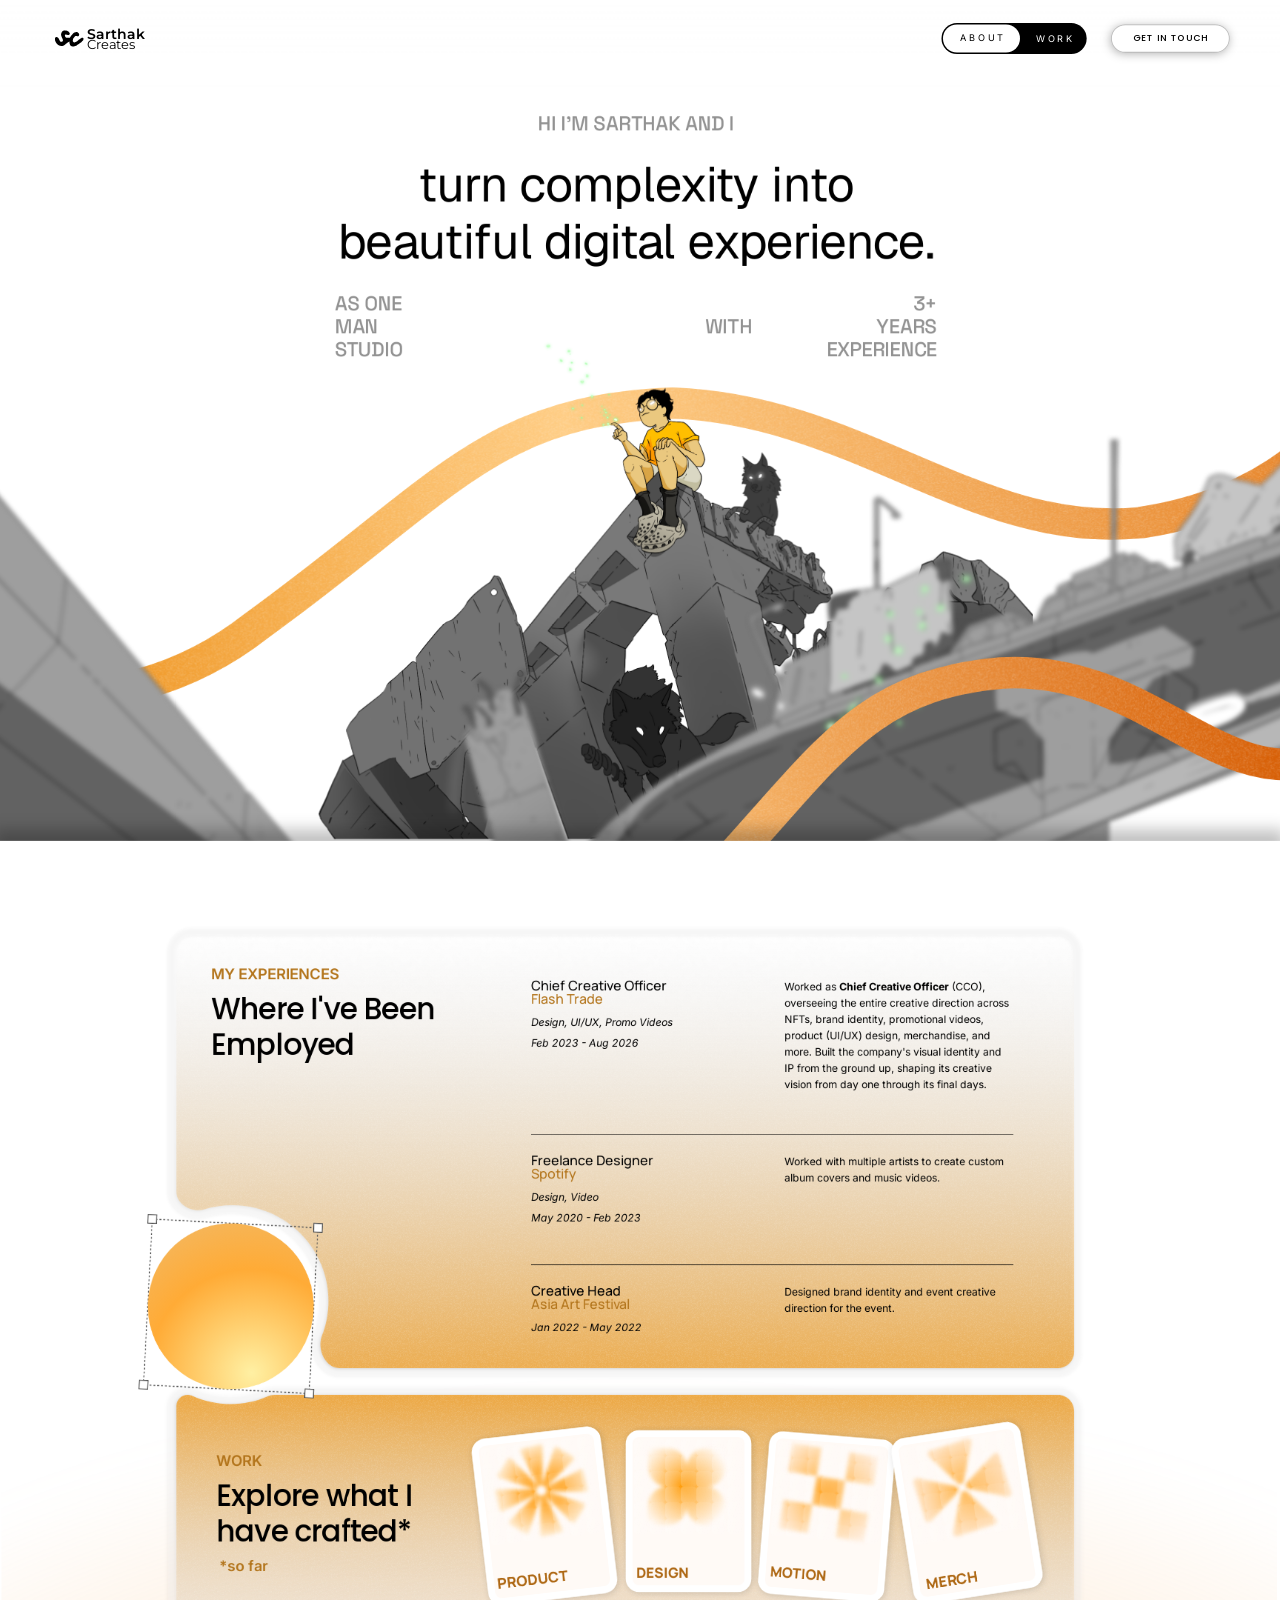
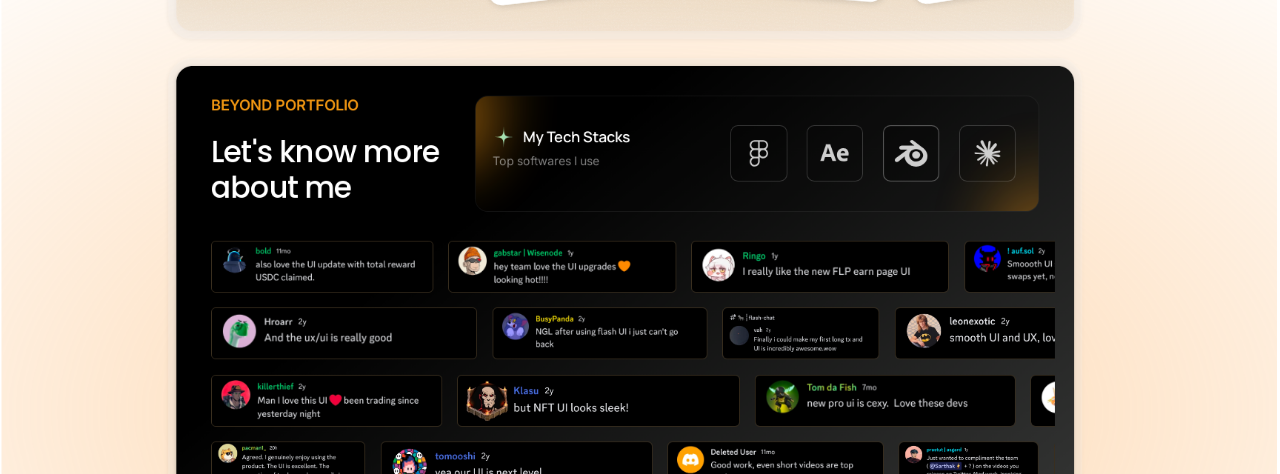
==== commit 4097b593: "Add OG image and meta tags Co-Authored-By: Claude Opus 4.8 <noreply@anthropic.com>" ====
--- a/index.html
+++ b/index.html
@@ -4,6 +4,19 @@
   <meta charset="UTF-8">
   <meta name="viewport" content="width=device-width, initial-scale=1.0">
   <title>Sarthak Creates</title>
+  <meta name="description" content="Sarthak Creates — I turn complexity into beautiful digital experiences. Product, design, motion and merch.">
+  <meta property="og:type" content="website">
+  <meta property="og:url" content="https://sarthak.cc/">
+  <meta property="og:title" content="Sarthak Creates">
+  <meta property="og:description" content="I turn complexity into beautiful digital experiences. Product, design, motion and merch.">
+  <meta property="og:image" content="https://sarthak.cc/assets/og-image.jpg">
+  <meta property="og:image:width" content="1200">
+  <meta property="og:image:height" content="630">
+  <meta name="twitter:card" content="summary_large_image">
+  <meta name="twitter:site" content="@SarthakCreates">
+  <meta name="twitter:title" content="Sarthak Creates">
+  <meta name="twitter:description" content="I turn complexity into beautiful digital experiences. Product, design, motion and merch.">
+  <meta name="twitter:image" content="https://sarthak.cc/assets/og-image.jpg">
   <link rel="icon" type="image/png" href="assets/fx/fx-favicon.png">
   <link rel="apple-touch-icon" href="assets/fx/fx-favicon.png">
   <link rel="stylesheet" href="styles.css">
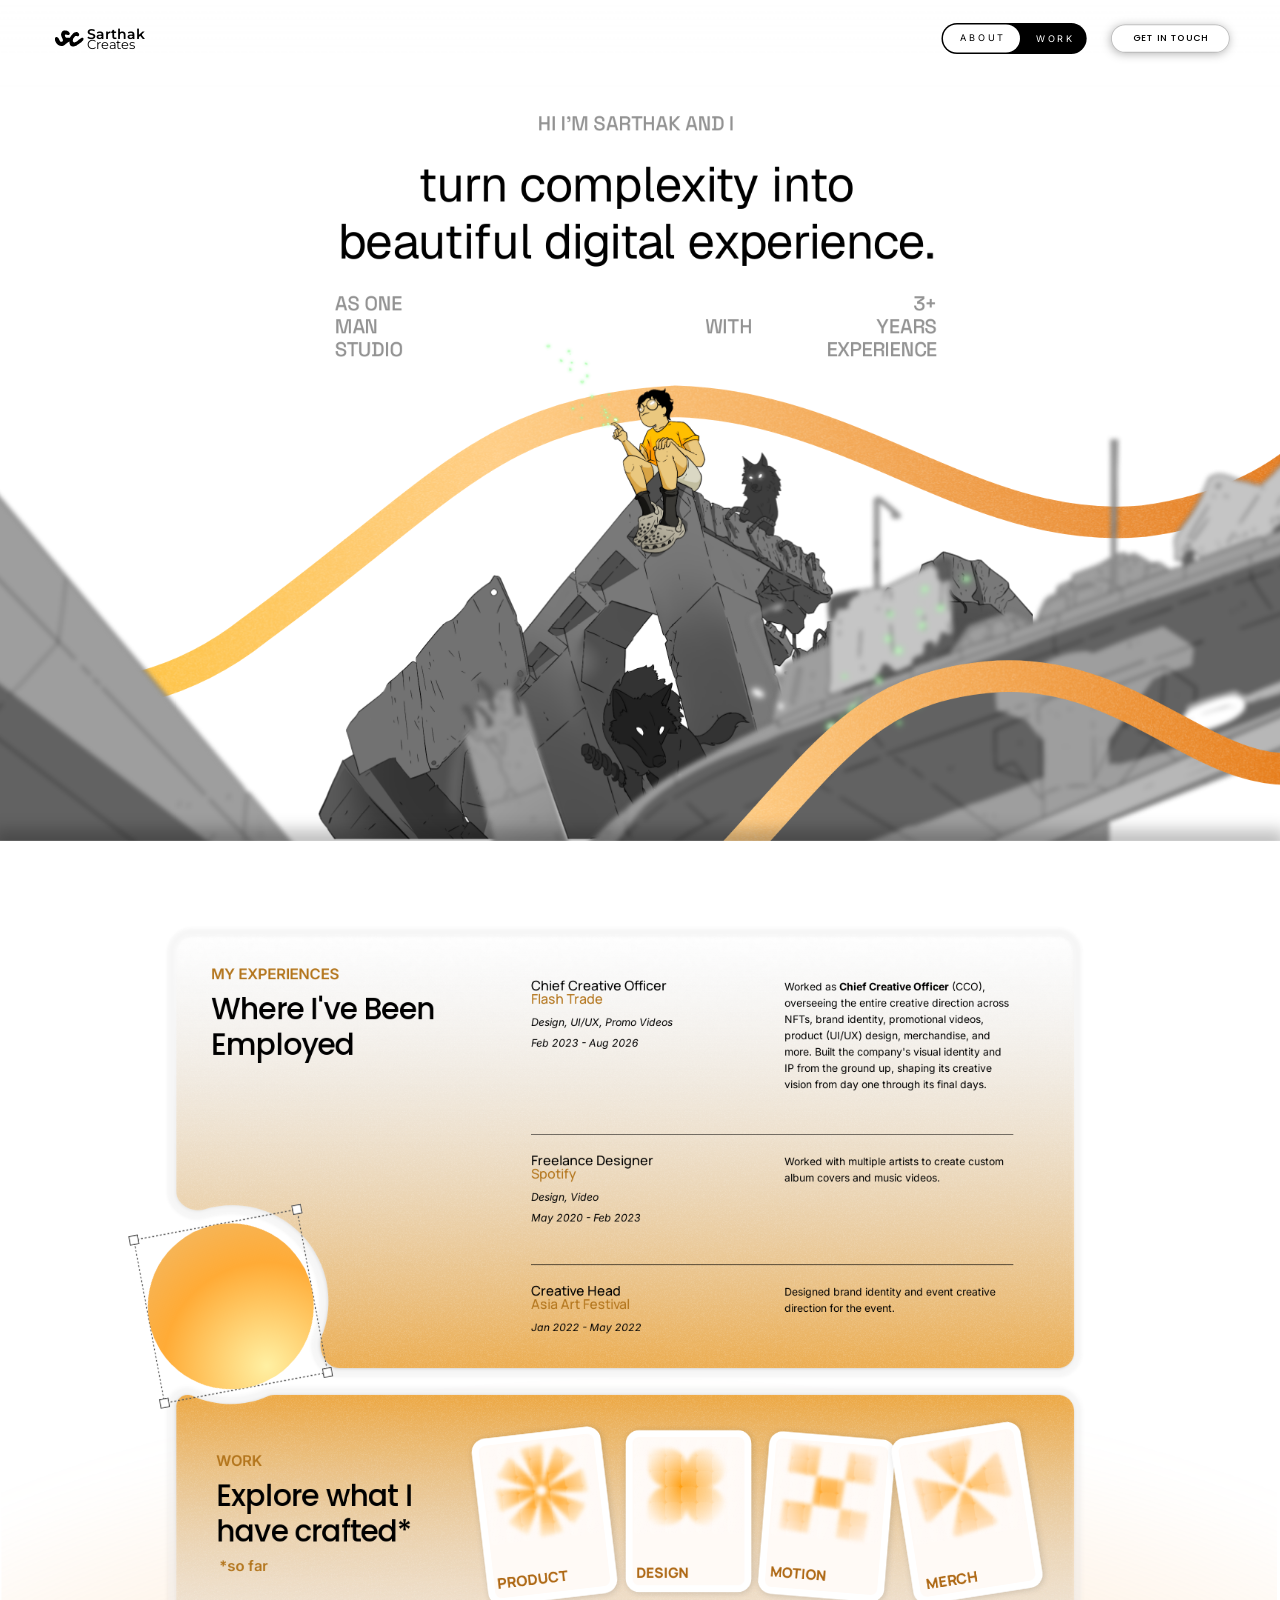
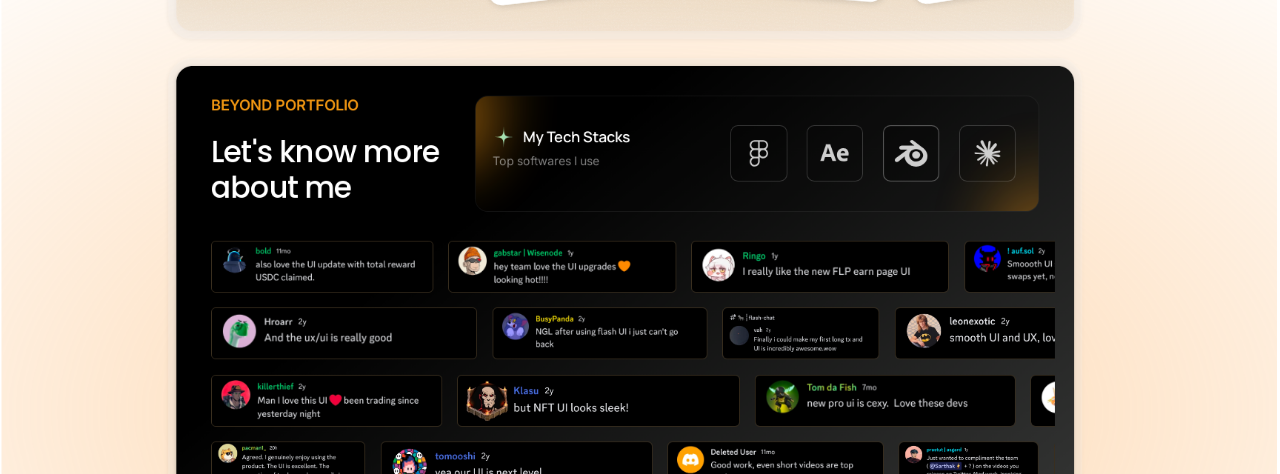
==== commit 843749ea: "Add merch catalogue images; update markup, script, styles, test page Co-Authored-By: Claude Opus 4.8" ====
--- a/index.html
+++ b/index.html
@@ -605,6 +605,9 @@
       </div>
       <div class="m-design-view" id="mBrandView">
         <img src="assets/fx/fx-brand-design.png" alt="Brand design catalogue">
+      </div>
+      <div class="m-design-view" id="mMerchView">
+        <img src="assets/fx/fx-merch-catalogue-m.png" alt="Flash Trade merch catalogue">
       </div>
 
       <div class="m-design-track" id="mDesignTrack"><div class="m-design-thumb" id="mDesignThumb"></div></div>
@@ -925,6 +928,12 @@
                 <img src="assets/fx/fx-brand-design.png" alt="Brand design catalogue" id="bImg1">
               </div>
             </div>
+            <!-- MERCH: vertical catalogue (drag / wheel scroll) -->
+            <div class="merch-marquee" id="merchMarquee" data-lenis-prevent>
+              <div class="brand-track" id="merchTrack">
+                <img src="assets/fx/fx-merch-catalogue.png" alt="Flash Trade merch catalogue" id="merchImg">
+              </div>
+            </div>
             <!-- DESIGN: left navigation sidebar -->
             <div class="design-nav" id="designNav">
               <div class="dn-selector" id="dnSelector"></div>
--- a/styles.css
+++ b/styles.css
@@ -1177,6 +1177,9 @@
       overflow:hidden; border-radius:20px; cursor:grab; user-select:none; -webkit-user-select:none;
     }
     .brand-marquee.visible { display:block; }
+    .merch-marquee { position:absolute; left:40px; right:40px; top:10px; bottom:10px; z-index:4; display:none; overflow:hidden; border-radius:20px; cursor:grab; user-select:none; -webkit-user-select:none; }
+    .merch-marquee.visible { display:block; }
+    .merch-marquee.holding { cursor:grabbing; }
     .brand-marquee.holding { cursor:grabbing; }
     .brand-track { position:absolute; top:0; left:0; right:0; will-change:transform; }
     .brand-track img { display:block; width:100%; height:auto; pointer-events:none; }
